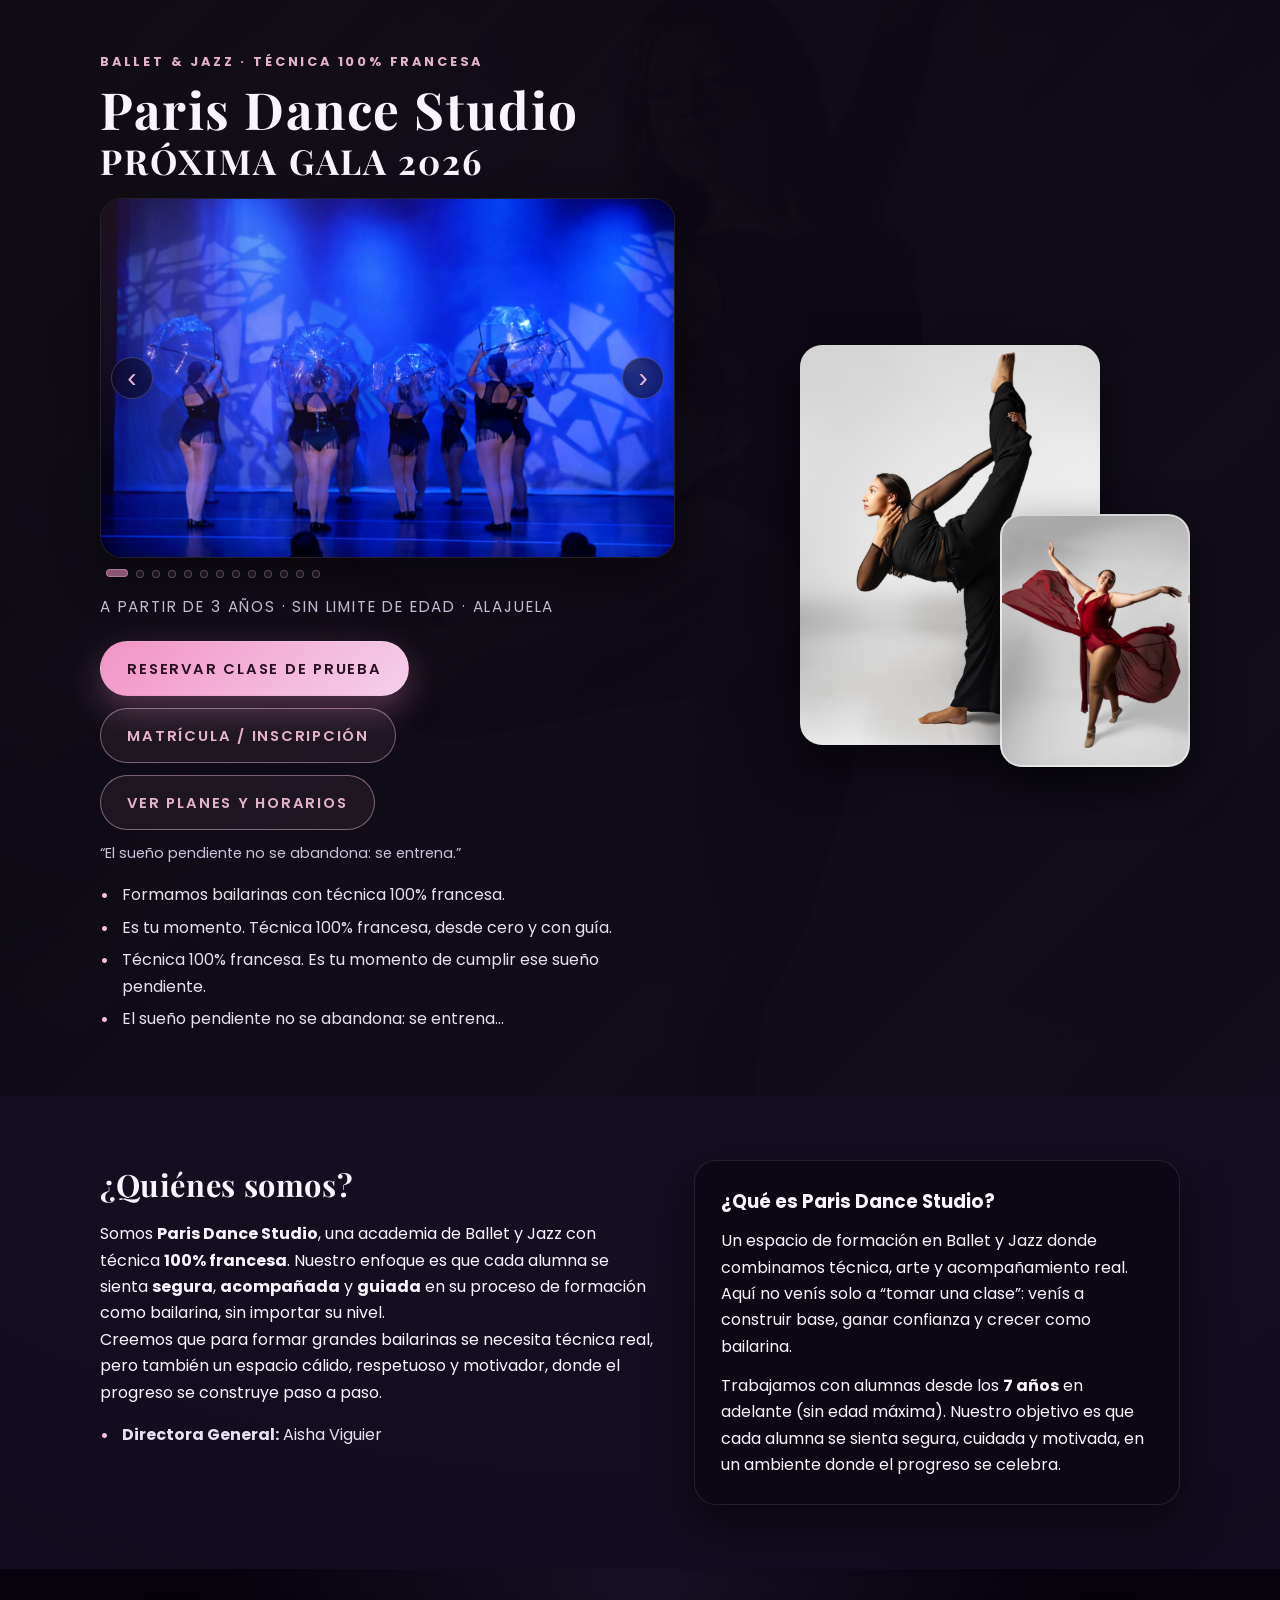
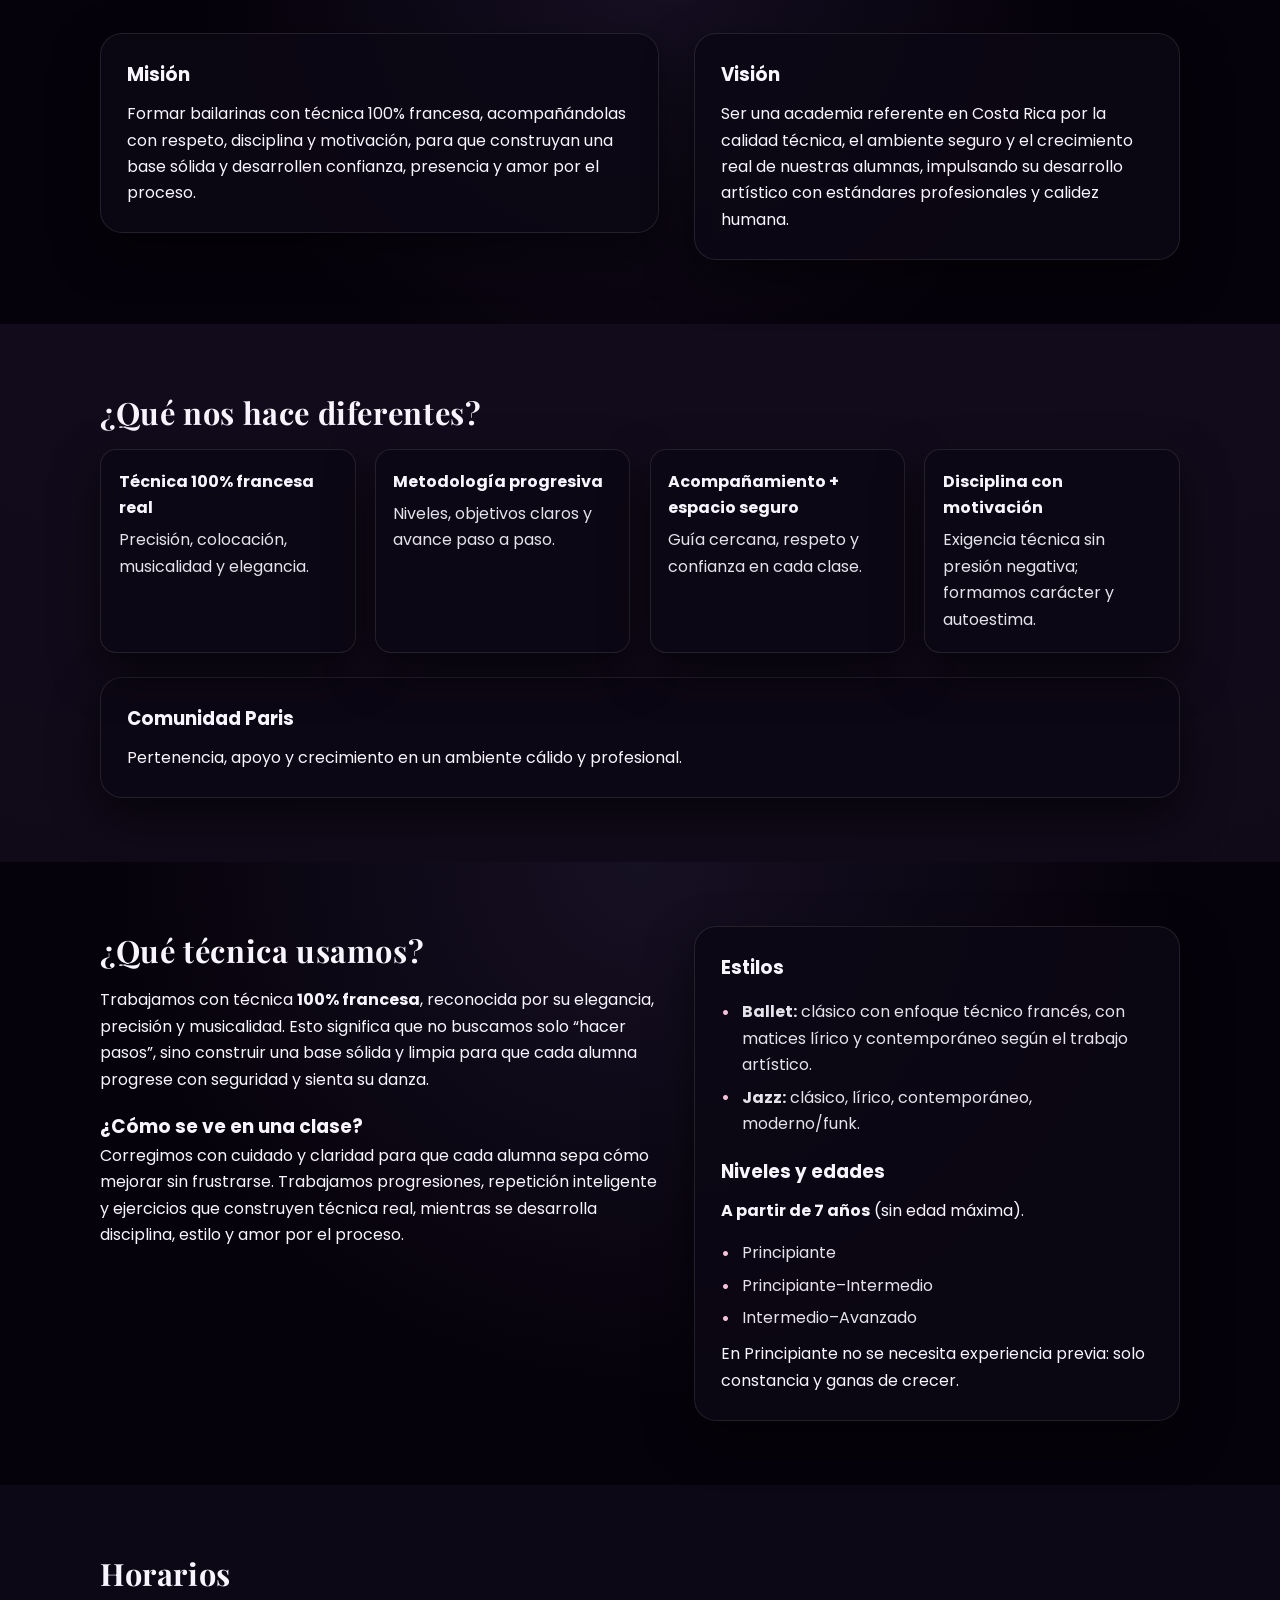
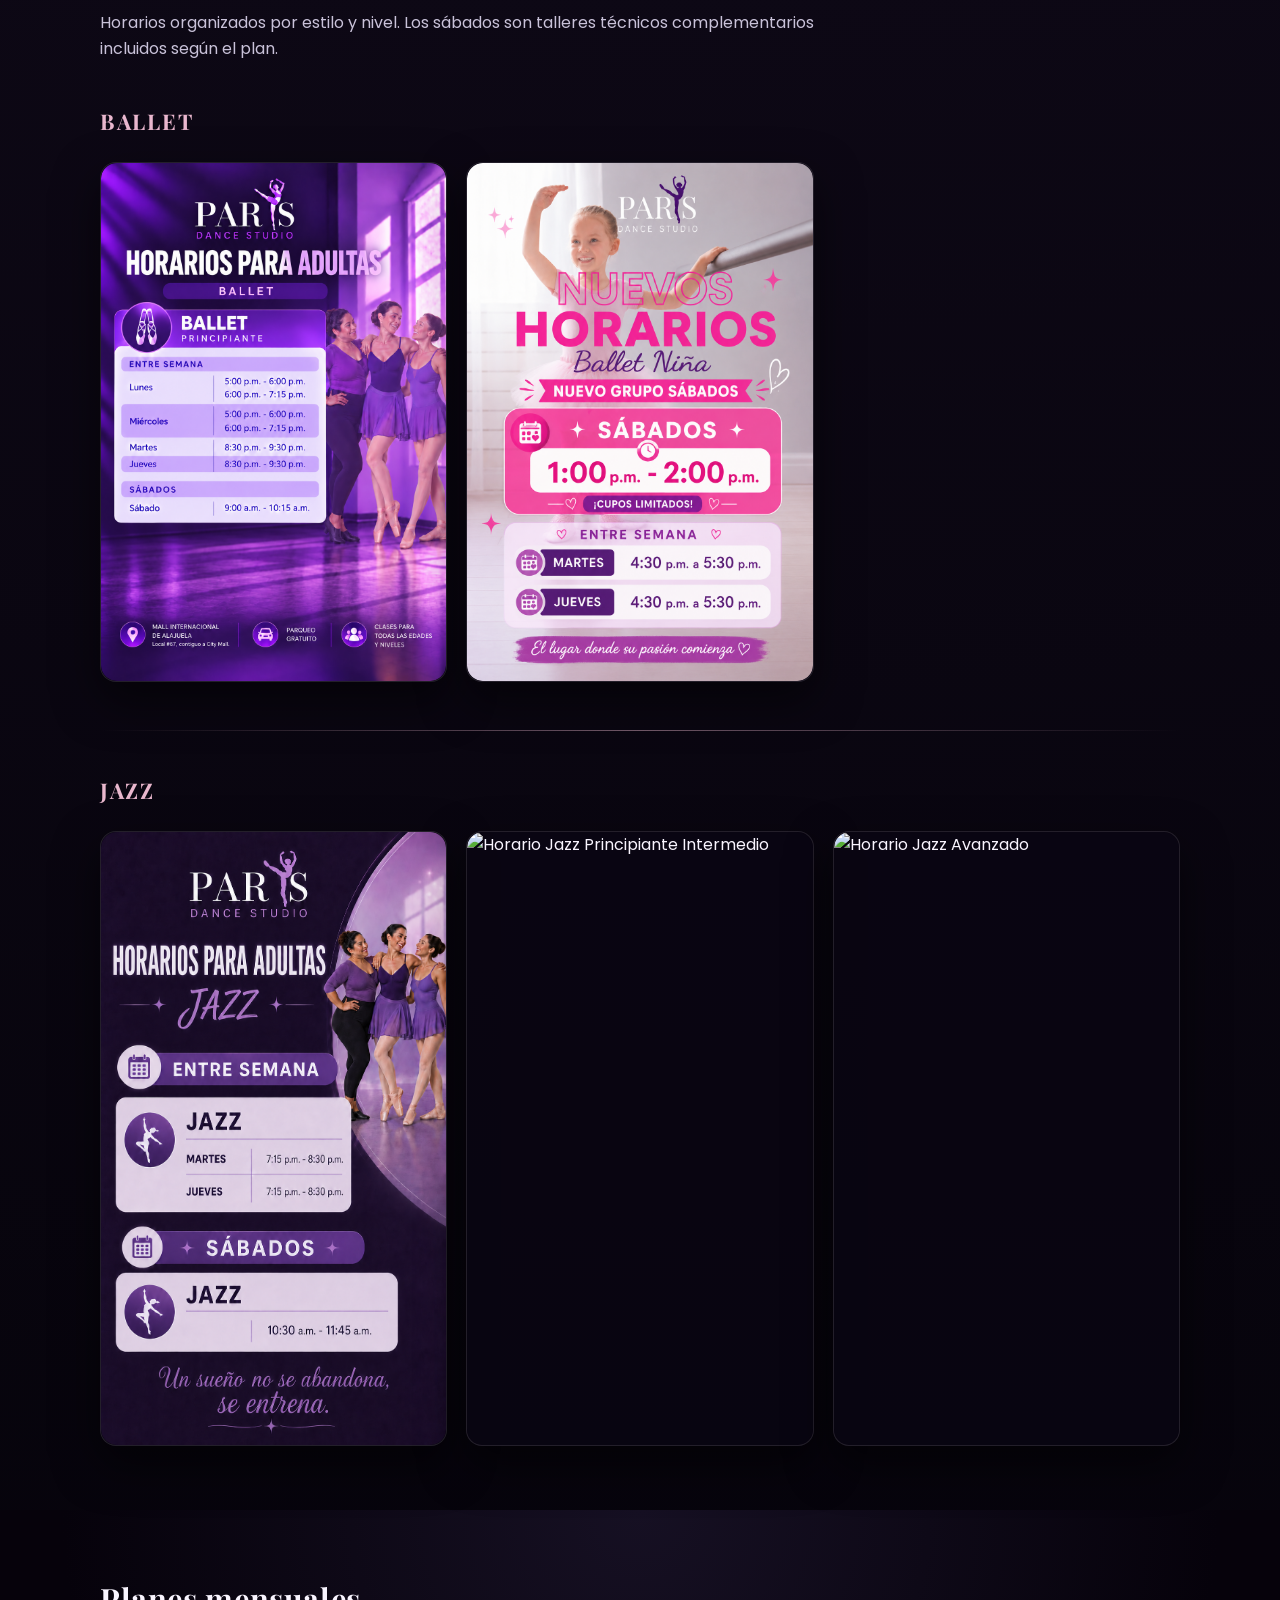
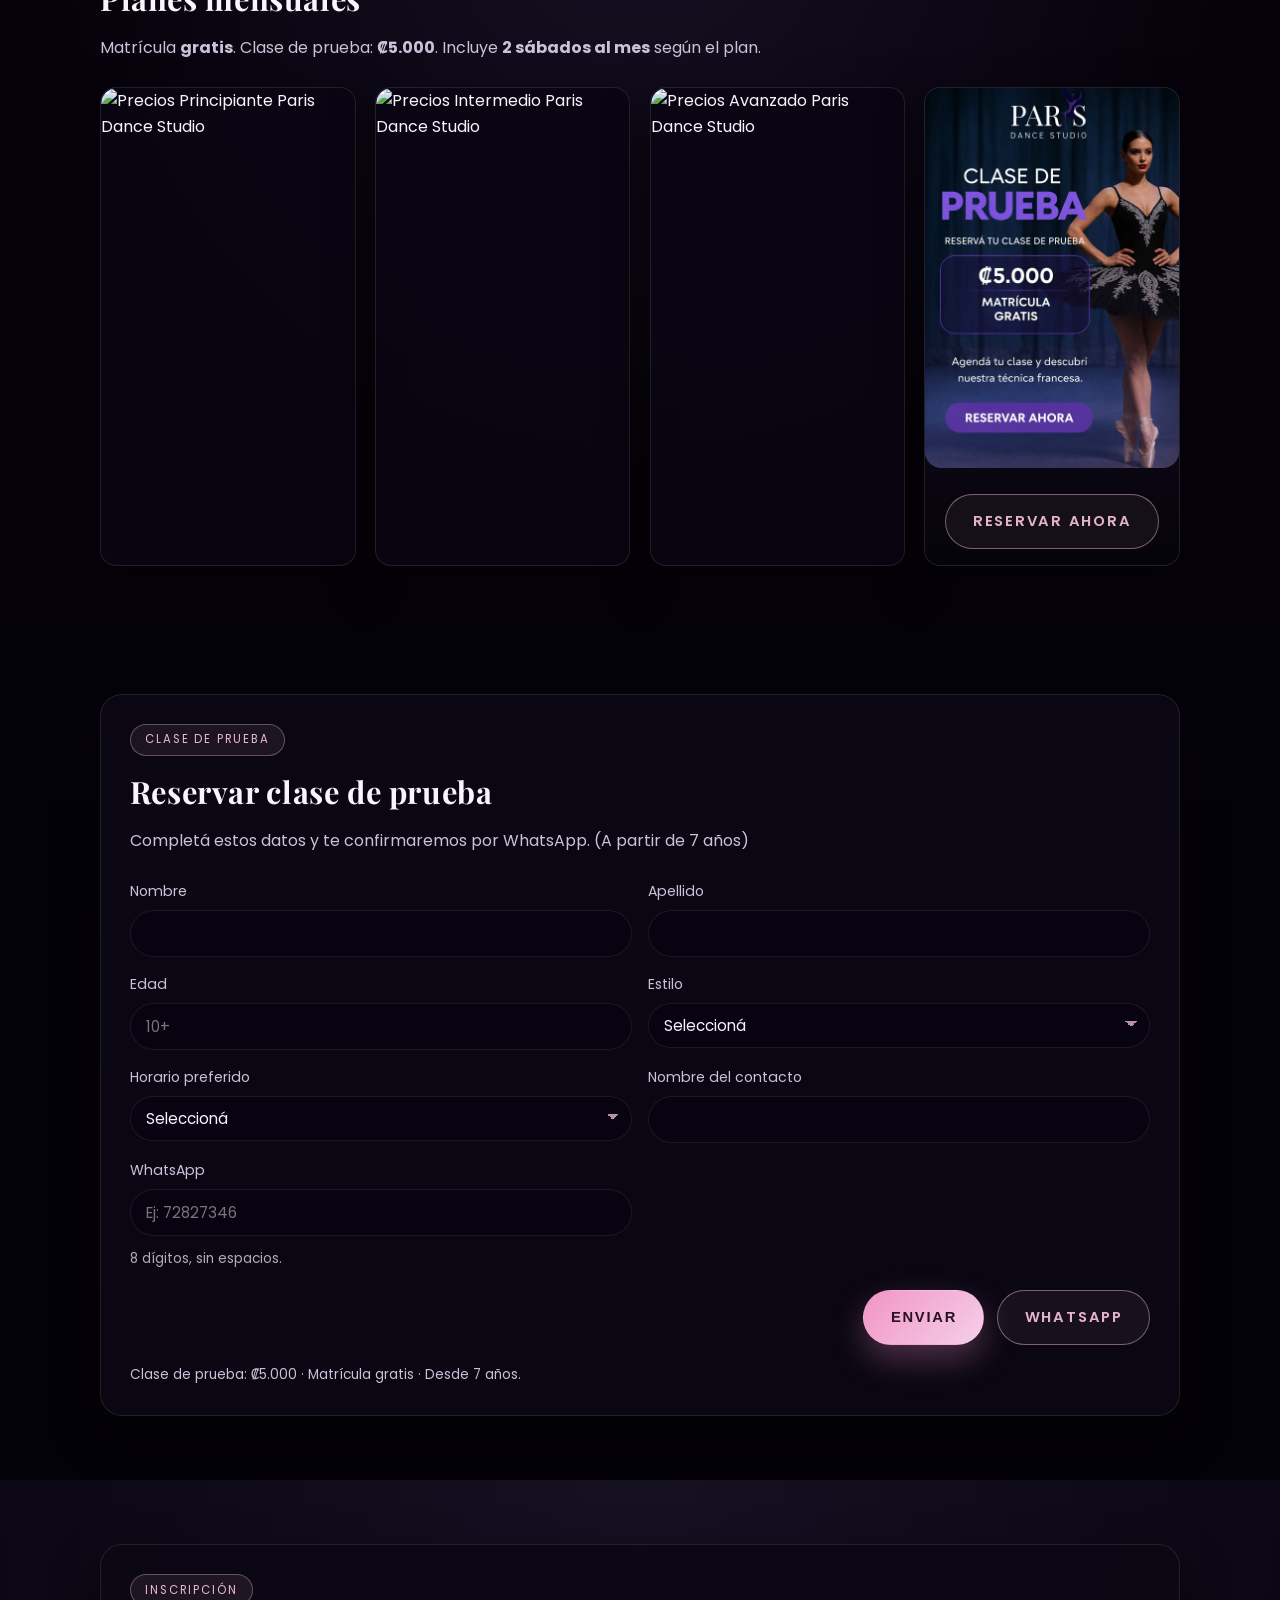
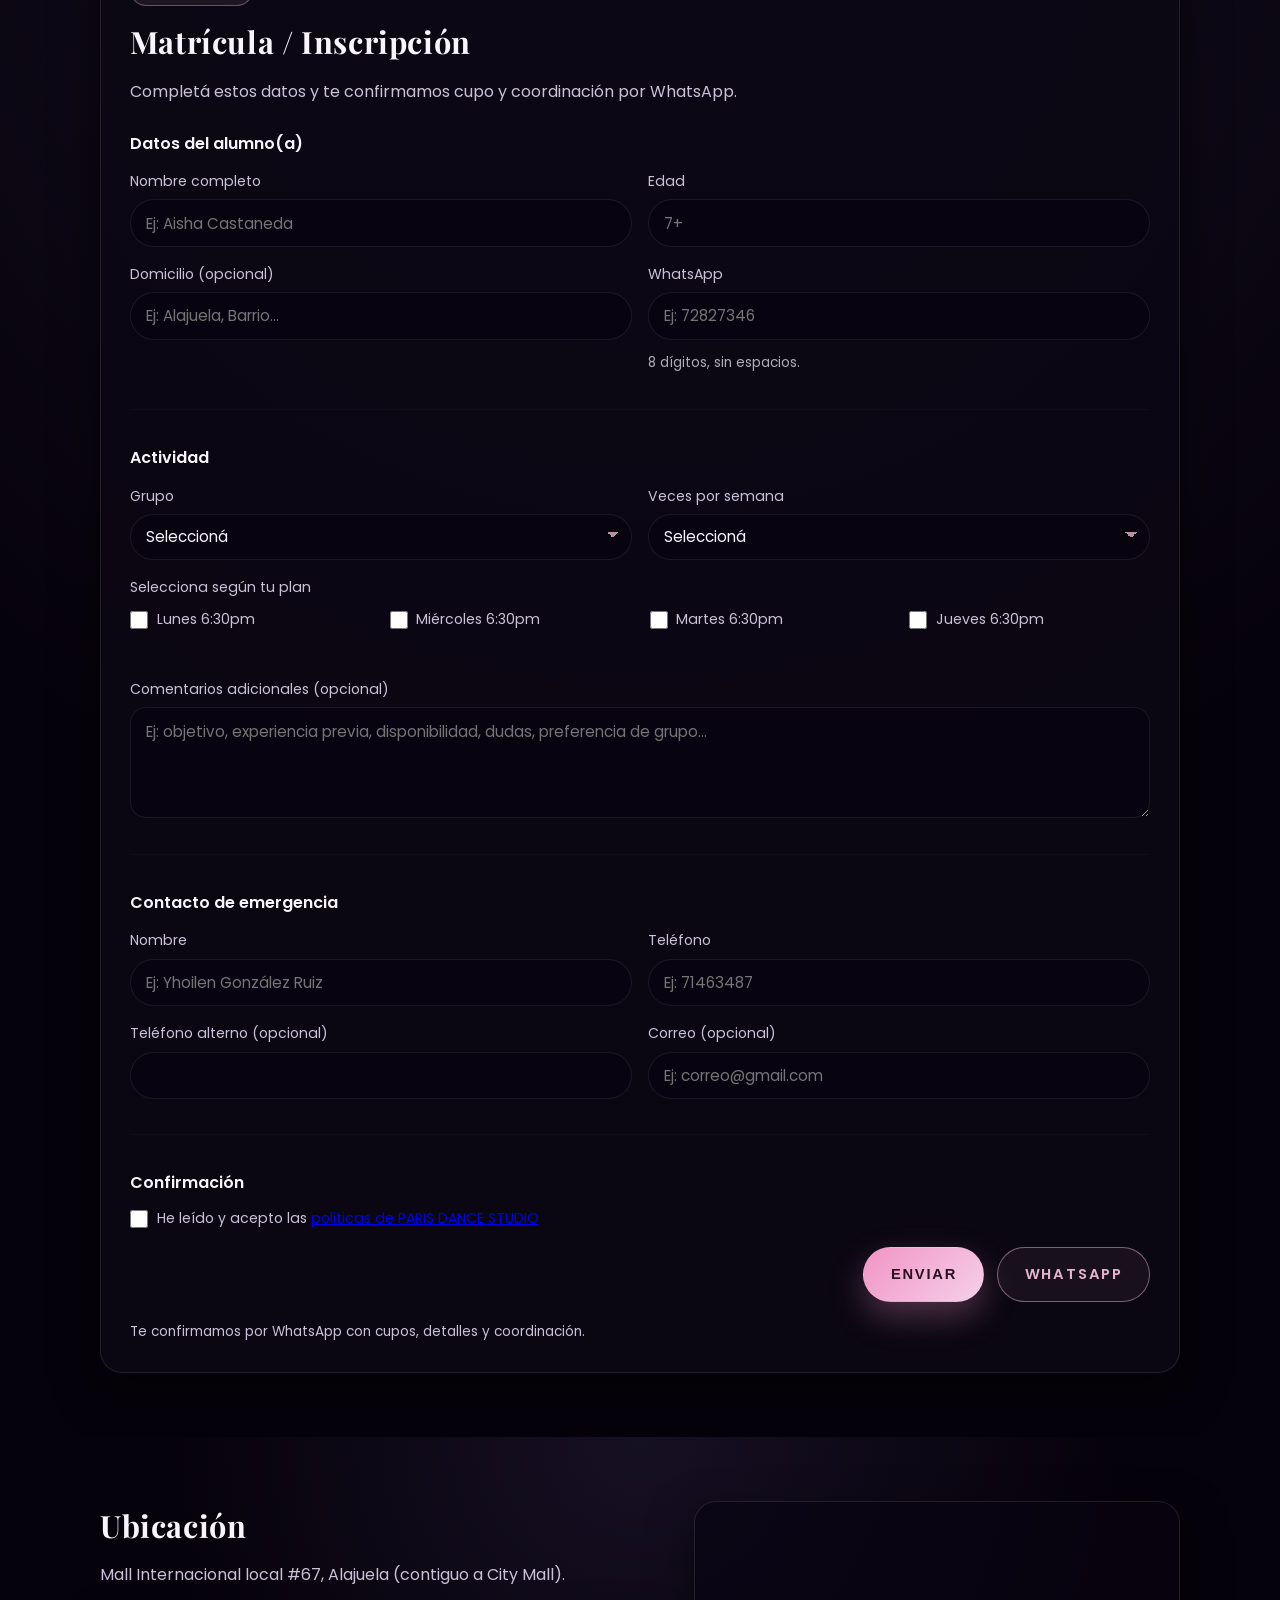
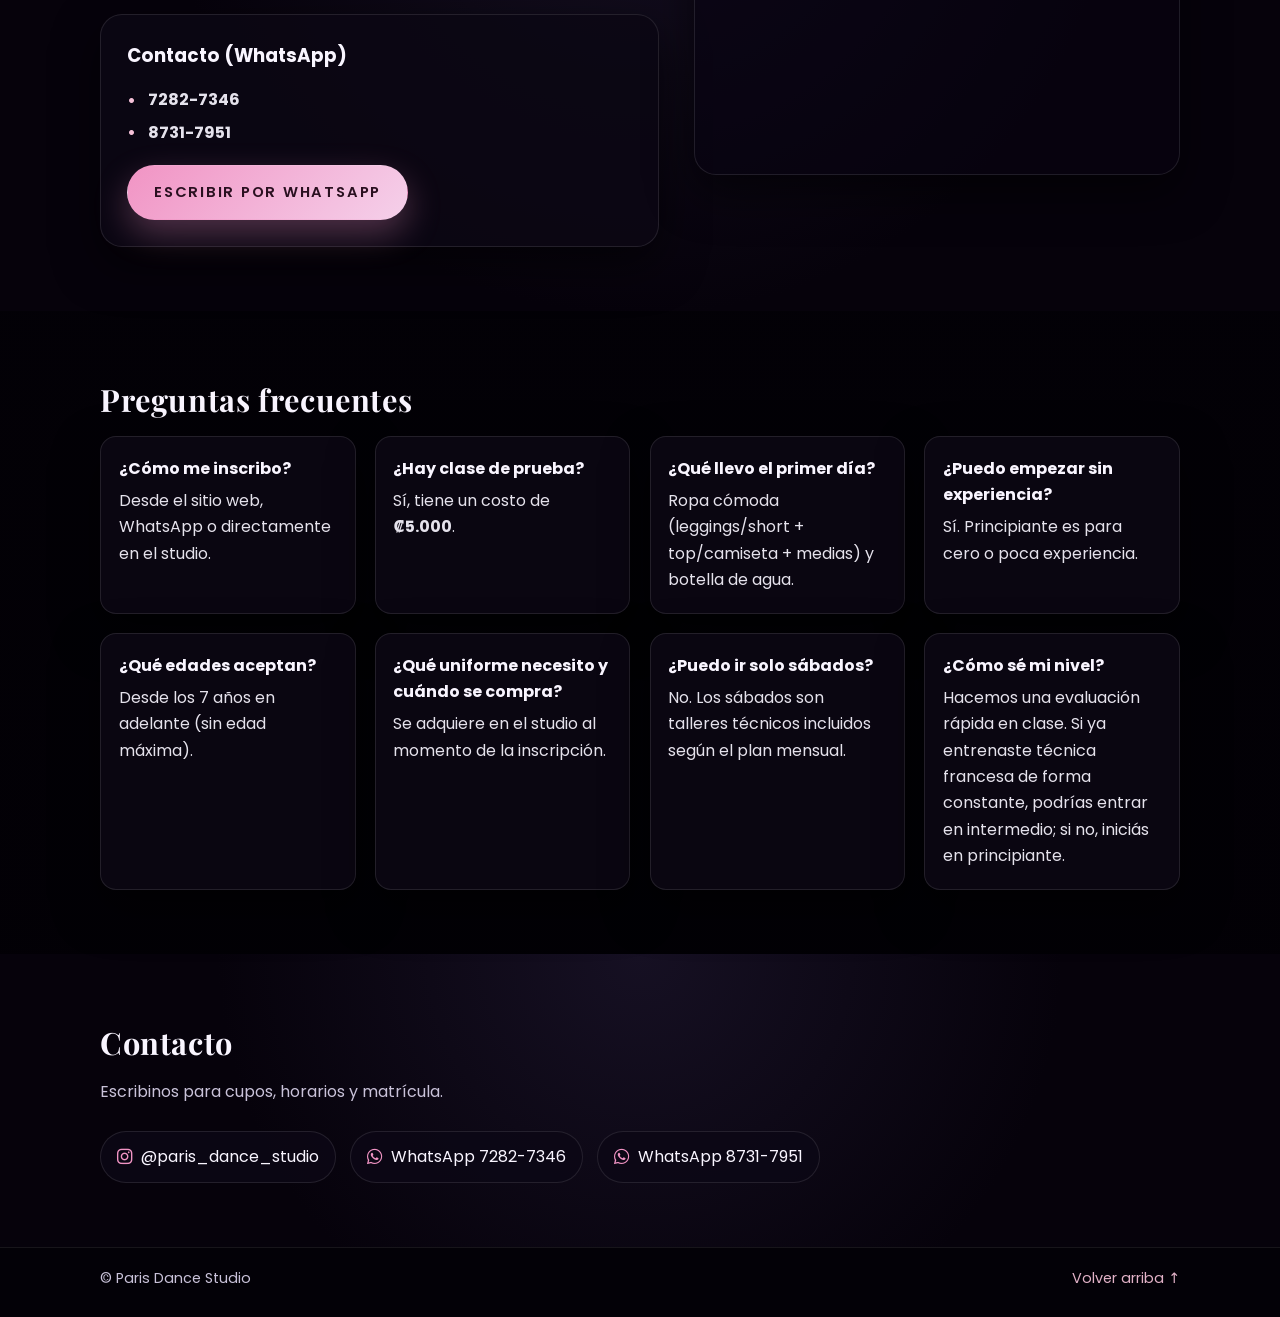
==== index.html @ b6432390 "cambio de imagenes de horarios" ====
<!DOCTYPE html>
<html lang="es">
<head>
  <meta charset="UTF-8" />
  <title>Paris Dance Studio</title>
  <meta name="viewport" content="width=device-width, initial-scale=1.0" />

  <!-- Google verification -->
  <meta name="google-site-verification" content="B4M53bYzUXm_xEOFJ_UR6UYtM497lSXTAYTok0jpEME" />

  <!-- SEO -->
  <meta name="description" content="Paris Dance Studio: Ballet & Jazz con técnica 100% francesa. Matrícula abierta 2026. Reservá tu clase de prueba y consultá planes y horarios." />
  <meta name="keywords" content="ballet, jazz, Paris Dance Studio, clases de ballet, clases de jazz, técnica francesa, Alajuela, Costa Rica, academia de danza">

  <meta name="robots" content="index, follow" />
  <link rel="canonical" href="https://parisdancestudio.com/" />

<!-- Open Graph -->
<meta property="og:title" content="Paris Dance Studio – Ballet & Jazz · Técnica Francesa">
<meta property="og:description" content="Academia de Ballet y Jazz con técnica 100% francesa en Alajuela. Matrícula abierta 2026. Reservá tu clase de prueba.">
<meta property="og:type" content="website">
<meta property="og:url" content="https://parisdancestudio.com/">
<meta property="og:image" content="https://parisdancestudio.com/img/og-paris-dance-studio.jpg">
<meta property="og:locale" content="es_CR">

  <meta property="og:locale" content="es_CR" />

  <!-- Twitter Card -->
  <meta name="twitter:card" content="summary_large_image" />
  <meta name="twitter:title" content="Paris Dance Studio – Ballet & Jazz | Matrícula Abierta 2026" />
  <meta name="twitter:description" content="Ballet & Jazz con técnica 100% francesa. Reservá tu clase de prueba y consultá planes y horarios." />

  <!-- Structured Data -->
  <script type="application/ld+json">
  {
    "@context":"https://schema.org",
    "@type":"DanceGroup",
    "name":"Paris Dance Studio",
    "url":"https://parisdancestudio.com/",
    "address":{
      "@type":"PostalAddress",
      "addressLocality":"Alajuela",
      "addressCountry":"CR"
    },
    "image":["https://parisdancestudio.com/img/paris02.jpg"]
  }
  </script>

  <!-- Fonts -->
  <link href="https://fonts.googleapis.com/css2?family=Playfair+Display:wght@500;700&family=Poppins:wght@300;400;500;600&display=swap" rel="stylesheet">

  <!-- Icons -->
  <link rel="stylesheet" href="https://cdnjs.cloudflare.com/ajax/libs/font-awesome/6.5.1/css/all.min.css" crossorigin="anonymous" />

  <!-- CSS -->
  <link rel="preload" href="styles.css?v=3" as="style" onload="this.onload=null;this.rel='stylesheet'">
  <noscript><link rel="stylesheet" href="styles.css?v=3"></noscript>

  <!-- Carrusel (defer) -->
  <script defer>
  document.addEventListener("DOMContentLoaded", () => {
    const root = document.getElementById("pdsCarousel");
    if (!root) return;

    const track = root.querySelector(".carousel-track");
    const slides = Array.from(root.querySelectorAll(".carousel-slide"));
    const prevBtn = root.querySelector(".carousel-btn.prev");
    const nextBtn = root.querySelector(".carousel-btn.next");
    const dotsWrap = root.querySelector(".carousel-dots");

    if (!track || slides.length === 0 || !prevBtn || !nextBtn) return;

    let index = 0;
    let timer = null;
    const AUTOPLAY_MS = 4200;

    // Dots
    let dots = [];
    if (dotsWrap) {
      dotsWrap.innerHTML = "";
      dots = slides.map((_, i) => {
        const b = document.createElement("button");
        b.type = "button";
        b.className = "carousel-dot" + (i === 0 ? " active" : "");
        b.setAttribute("aria-label", "Ir a la imagen " + (i + 1));
        b.addEventListener("click", () => goTo(i, true));
        dotsWrap.appendChild(b);
        return b;
      });
    }

    function update() {
      track.style.transform = `translateX(${-index * 100}%)`;
      dots.forEach((d, i) => d.classList.toggle("active", i === index));
    }

    function goTo(i, userAction = false) {
      index = (i + slides.length) % slides.length;
      update();
      if (userAction) restartAutoplay();
    }

    function next(userAction = false) { goTo(index + 1, userAction); }
    function prev(userAction = false) { goTo(index - 1, userAction); }

    prevBtn.addEventListener("click", (e) => { e.preventDefault(); prev(true); });
    nextBtn.addEventListener("click", (e) => { e.preventDefault(); next(true); });

    // Swipe
    let startX = 0;
    let dragging = false;

    root.addEventListener("touchstart", (e) => {
      dragging = true;
      startX = e.touches[0].clientX;
    }, { passive: true });

    root.addEventListener("touchend", (e) => {
      if (!dragging) return;
      dragging = false;
      const endX = e.changedTouches[0].clientX;
      const dx = endX - startX;
      if (Math.abs(dx) > 40) dx < 0 ? next(true) : prev(true);
    }, { passive: true });

    // Autoplay
    function startAutoplay() {
      stopAutoplay();
      timer = setInterval(() => next(false), AUTOPLAY_MS);
    }
    function stopAutoplay() {
      if (timer) { clearInterval(timer); timer = null; }
    }
    function restartAutoplay() { startAutoplay(); }

    root.addEventListener("mouseenter", stopAutoplay);
    root.addEventListener("mouseleave", startAutoplay);

    update();
    startAutoplay();
  });
  </script>
  <!-- contenido de la página -->

<script>
  document.addEventListener("submit", (e) => {
    const form = e.target;
    if (!(form instanceof HTMLFormElement)) return;

    const fd = new FormData(form);
    console.group("FORM SUBMIT");
    for (const [k, v] of fd.entries()) console.log(k, "=>", v);
    console.groupEnd();
  }, true);
</script>
</body>

</head>

<body>
  <!-- HERO -->
  <header class="hero" id="inicio">
    <div class="hero-overlay"></div>

    <div class="container hero-content">
      <div class="hero-text">
        <h3 class="hero-label">Ballet & Jazz · Técnica 100% francesa</h3>

        <h1 class="hero-brand">Paris Dance Studio</h1>
        <h1 class="hero-title"><strong>Próxima Gala 2026</strong></h1>

        <!-- Carrusel -->
        <div class="carousel" id="pdsCarousel" aria-label="Carrusel Paris Dance Studio">
          <div class="carousel-viewport">
            <div class="carousel-track">
              
              <div class="carousel-slide"><img src="img/paris_nueva05.PNG" alt="Paris Dance Studio 24" loading="lazy"></div>
              <div class="carousel-slide"><img src="img/paris24.jpg" alt="Paris Dance Studio 24" loading="lazy"></div>
              <div class="carousel-slide"><img src="img/paris10.JPEG" alt="Paris Dance Studio 10" loading="lazy"></div>
              <div class="carousel-slide"><img src="img/paris11.JPEG" alt="Paris Dance Studio 11" loading="lazy"></div>
              <div class="carousel-slide"><img src="img/paris16.JPEG" alt="Paris Dance Studio 16" loading="lazy"></div>
              <div class="carousel-slide"><img src="img/paris17.JPEG" alt="Paris Dance Studio 17" loading="lazy"></div>
              <div class="carousel-slide"><img src="img/paris18.JPEG" alt="Paris Dance Studio 18" loading="lazy"></div>
              <div class="carousel-slide"><img src="img/paris20.JPEG" alt="Paris Dance Studio 20" loading="lazy"></div>
              <div class="carousel-slide"><img src="img/paris21.JPEG" alt="Paris Dance Studio 21" loading="lazy"></div>
              <div class="carousel-slide"><img src="img/paris22.JPEG" alt="Paris Dance Studio 22" loading="lazy"></div>
              <div class="carousel-slide"><img src="img/paris23.JPEG" alt="Paris Dance Studio 23" loading="lazy"></div>
              <div class="carousel-slide"><img src="img/paris_nueva02.PNG" alt="Paris Dance Studio 24" loading="lazy"></div>
              <div class="carousel-slide"><img src="img/paris_nueva04.PNG" alt="Paris Dance Studio 24" loading="lazy"></div>
            </div>

            <button class="carousel-btn prev" type="button" aria-label="Anterior">‹</button>
            <button class="carousel-btn next" type="button" aria-label="Siguiente">›</button>
          </div>

          <div class="carousel-dots" aria-label="Indicadores del carrusel"></div>
        </div>

        <p class="hero-subtitle">A partir de 3 años · Sin limite de edad · Alajuela</p>

        <div class="hero-cta-group">
          <a href="#clase-prueba" class="btn-primary">Reservar clase de prueba</a>
          <a href="#matricula" class="btn-secondary">Matrícula / inscripción</a>
          <a href="#planes" class="btn-secondary">Ver planes y horarios</a>
          <p class="hero-note">“El sueño pendiente no se abandona: se entrena.”</p>
        </div>

        <ul class="highlight-list" style="margin-top:1rem;">
          <li>Formamos bailarinas con técnica 100% francesa.</li>
          <li>Es tu momento. Técnica 100% francesa, desde cero y con guía.</li>
          <li>Técnica 100% francesa. Es tu momento de cumplir ese sueño pendiente.</li>
          <li>El sueño pendiente no se abandona: se entrena...</li>
        </ul>
      </div>

      <div class="hero-image" aria-label="Imágenes de la academia">
        <div class="hero-photo main-photo"></div>
        <div class="hero-photo secondary-photo"></div>
      </div>
    </div>
  </header>

  <!-- QUIÉNES SOMOS -->
  <section class="section" id="quienes-somos">
    <div class="container two-columns">
      <div>
        <h2>¿Quiénes somos?</h2>
        <p>
          Somos <strong>Paris Dance Studio</strong>, una academia de Ballet y Jazz con técnica <strong>100% francesa</strong>.
          Nuestro enfoque es que cada alumna se sienta <strong>segura</strong>, <strong>acompañada</strong> y <strong>guiada</strong>
          en su proceso de formación como bailarina, sin importar su nivel.
        </p>
        <p>
          Creemos que para formar grandes bailarinas se necesita técnica real, pero también un espacio cálido, respetuoso y motivador,
          donde el progreso se construye paso a paso.
        </p>

        <ul class="highlight-list">
          <li><strong>Directora General:</strong> Aisha Viguier</li>
        </ul>
      </div>

      <div class="info-card">
        <h3>¿Qué es Paris Dance Studio?</h3>
        <p style="margin-bottom:.8rem;">
          Un espacio de formación en Ballet y Jazz donde combinamos técnica, arte y acompañamiento real.
          Aquí no venís solo a “tomar una clase”: venís a construir base, ganar confianza y crecer como bailarina.
        </p>
        <p>
          Trabajamos con alumnas desde los <strong>7 años</strong> en adelante (sin edad máxima). Nuestro objetivo es que cada alumna
          se sienta segura, cuidada y motivada, en un ambiente donde el progreso se celebra.
        </p>
      </div>
    </div>
  </section>

  <!-- MISIÓN / VISIÓN -->
  <section class="section section-alt" id="mision-vision">
    <div class="container two-columns">
      <div class="info-card">
        <h3>Misión</h3>
        <p>
          Formar bailarinas con técnica 100% francesa, acompañándolas con respeto, disciplina y motivación,
          para que construyan una base sólida y desarrollen confianza, presencia y amor por el proceso.
        </p>
      </div>

      <div class="info-card">
        <h3>Visión</h3>
        <p>
          Ser una academia referente en Costa Rica por la calidad técnica, el ambiente seguro y el crecimiento real
          de nuestras alumnas, impulsando su desarrollo artístico con estándares profesionales y calidez humana.
        </p>
      </div>
    </div>
  </section>

  <!-- DIFERENCIADORES -->
  <section class="section" id="diferenciales">
    <div class="container">
      <h2>¿Qué nos hace diferentes?</h2>
      <div class="info-grid">
        <div class="info-item">
          <h3>Técnica 100% francesa real</h3>
          <p>Precisión, colocación, musicalidad y elegancia.</p>
        </div>
        <div class="info-item">
          <h3>Metodología progresiva</h3>
          <p>Niveles, objetivos claros y avance paso a paso.</p>
        </div>
        <div class="info-item">
          <h3>Acompañamiento + espacio seguro</h3>
          <p>Guía cercana, respeto y confianza en cada clase.</p>
        </div>
        <div class="info-item">
          <h3>Disciplina con motivación</h3>
          <p>Exigencia técnica sin presión negativa; formamos carácter y autoestima.</p>
        </div>
      </div>

      <div class="info-card" style="margin-top:1.5rem;">
        <h3>Comunidad Paris</h3>
        <p>Pertenencia, apoyo y crecimiento en un ambiente cálido y profesional.</p>
      </div>
    </div>
  </section>

  <!-- TÉCNICA -->
  <section class="section section-alt" id="tecnica">
    <div class="container two-columns">
      <div>
        <h2>¿Qué técnica usamos?</h2>
        <p>
          Trabajamos con técnica <strong>100% francesa</strong>, reconocida por su elegancia, precisión y musicalidad.
          Esto significa que no buscamos solo “hacer pasos”, sino construir una base sólida y limpia para que cada alumna
          progrese con seguridad y sienta su danza.
        </p>

        <h3 style="margin-top:1.2rem;">¿Cómo se ve en una clase?</h3>
        <p>
          Corregimos con cuidado y claridad para que cada alumna sepa cómo mejorar sin frustrarse.
          Trabajamos progresiones, repetición inteligente y ejercicios que construyen técnica real,
          mientras se desarrolla disciplina, estilo y amor por el proceso.
        </p>
      </div>

      <div class="info-card">
        <h3>Estilos</h3>
        <ul class="highlight-list">
          <li><strong>Ballet:</strong> clásico con enfoque técnico francés, con matices lírico y contemporáneo según el trabajo artístico.</li>
          <li><strong>Jazz:</strong> clásico, lírico, contemporáneo, moderno/funk.</li>
        </ul>

        <h3 style="margin-top:1.2rem;">Niveles y edades</h3>
        <p><strong>A partir de 7 años</strong> (sin edad máxima).</p>
        <ul class="highlight-list">
          <li>Principiante</li>
          <li>Principiante–Intermedio</li>
          <li>Intermedio–Avanzado</li>
        </ul>
        <p style="margin-top:.6rem;">
          En Principiante no se necesita experiencia previa: solo constancia y ganas de crecer.
        </p>
      </div>
    </div>
  </section>

<!-- HORARIOS -->
<section class="section" id="horarios">
  <div class="container">
    <h2>Horarios</h2>
    <p class="section-intro">
      Horarios organizados por estilo y nivel. Los sábados son talleres técnicos complementarios incluidos según el plan.
    </p>

    <!-- ================= BALLET ================= -->
    <h3 class="horarios-title">Ballet</h3>

    <div class="info-grid horarios-grid">

      <!-- Ballet Principiante -->
      <div class="info-item plan-card">
        <div class="plan-image plan-image--poster">
          <img src="img/horario_ballet_principiante.png" alt="Horario Ballet Principiante" loading="lazy">
        </div>
      </div>


      <!-- Ballet Niña -->
      <div class="info-item plan-card">
        <div class="plan-image plan-image--poster">
    
          <img src="img/horario_niñas.png" alt="Horario Ballet Principiante" loading="lazy">
        </div>
      </div>
    </div>

    <!-- Separador elegante -->
    <div class="horarios-divider"></div>

    <!-- ================= JAZZ ================= -->
    <h3 class="horarios-title">Jazz</h3>

    <div class="info-grid horarios-grid">

      <!-- Jazz Principiante -->
      <div class="info-item plan-card">
        <div class="plan-image plan-image--poster">
          <img src="img/horario_jazz_principiante.png" alt="Horario Jazz Principiante" loading="lazy">
        </div>
      </div>

      <!-- Jazz Principiante Intermedio -->
      <div class="info-item plan-card">
        <div class="plan-image plan-image--poster">
          <img src="img/horario_jazz_principiante_intermedio.png" alt="Horario Jazz Principiante Intermedio" loading="lazy">
        </div>
      </div>

      <!-- Jazz Avanzado -->
      <div class="info-item plan-card">
        <div class="plan-image plan-image--poster">
          <img src="img/horario_jazz_avanzado.png" alt="Horario Jazz Avanzado" loading="lazy">
        </div>
      </div>

    </div>
  </div>
</section>



  <!-- PLANES -->
  <section class="section section-alt" id="planes">
    <div class="container">
      <h2>Planes mensuales</h2>
      <p class="section-intro">
        Matrícula <strong>gratis</strong>. Clase de prueba: <strong>₡5.000</strong>. Incluye <strong>2 sábados al mes</strong> según el plan.
      </p>
<div class="info-grid plans-grid">

  <!-- PRINCIPIANTE -->
  <div class="info-item plan-card">
    <div class="plan-image plan-image--poster">
      <img
        src="img/planes_principiante.jpeg"
        alt="Precios Principiante Paris Dance Studio"
        loading="lazy"
      >
    </div>
  </div>

  <!-- PRINCIPIANTE – INTERMEDIO -->
  <div class="info-item plan-card">
    <div class="plan-image plan-image--poster">
      <img
        src="img/planes_intermedio.jpeg"
        alt="Precios Intermedio Paris Dance Studio"
        loading="lazy"
      >
    </div>
  </div>

  <!-- INTERMEDIO – AVANZADO -->
  <div class="info-item plan-card">
    <div class="plan-image plan-image--poster">
      <img
        src="img/planes_avanzado.jpeg"
        alt="Precios Avanzado Paris Dance Studio"
        loading="lazy"
      >
    </div>
  </div>

  <!-- CLASE DE PRUEBA -->
  <div class="info-item plan-card">
    <div class="plan-image plan-image--poster">
      <img
        src="img/clase_prueba.png"
        alt="Clase de prueba Paris Dance Studio"
        loading="lazy"
      >
    </div>

    <div class="plan-body plan-body--center">
      <a
        href="#clase-prueba"
        class="btn-secondary"
        style="margin-top:.6rem; display:inline-flex;"
      >
        Reservar ahora
      </a>
    </div>
  </div>

</div>


    </div>
  </section>

  <!-- FORM: CLASE DE PRUEBA (MANTIENE EL DISEÑO) -->
  <section class="section" id="clase-prueba">
    <div class="container">
      <div class="trial-card">
        <div class="trial-head">
          <p class="trial-pill">Clase de Prueba</p>
          <h2>Reservar clase de prueba</h2>
          <p class="section-intro">
            Completá estos datos y te confirmaremos por WhatsApp. (A partir de 7 años)
          </p>
        </div>

        <form class="trial-form" action="https://formspree.io/f/mregenny" method="POST" >
          <!-- Formspree -->
          <input type="hidden" name="_subject" value="Nueva clase de prueba - Paris Dance Studio">
          <input type="hidden" name="_template" value="table">
          <input type="hidden" name="_captcha" value="false">
          <input type="hidden" name="_redirect" value="https://parisdancestudio.com/gracias.html">

          <!-- Honeypot -->
          <div style="position:absolute; left:-9999px; top:-9999px;" aria-hidden="true">
            <label>Dejá esto vacío</label>
            <input type="text" name="_gotcha" tabindex="-1" autocomplete="off">
          </div>

          <div class="trial-grid">
            <div class="trial-field">
              <label for="cp_nombre">Nombre</label>
              <input id="cp_nombre" name="Nombre" type="text" required minlength="2" maxlength="40" autocomplete="given-name" required>
            </div>

            <div class="trial-field">
              <label for="cp_apellido">Apellido</label>
              <input id="cp_apellido" name="Apellido" type="text" required minlength="2" maxlength="60" autocomplete="family-name" required>
            </div>

            <div class="trial-field">
              <label for="cp_edad">Edad</label>
              <input id="cp_edad" name="Edad" type="number" min="14" max="80" required inputmode="numeric" placeholder="10+" required>
            </div>

            <div class="trial-field">
              <label for="cp_estilo">Estilo</label>
              <select id="cp_estilo" name="Estilo" required>
                <option value="" disabled selected>Seleccioná</option>
                <option value="Ballet">Ballet</option>
                <option value="Jazz">Jazz</option>
              </select>
            </div>

            <div class="trial-field">
              <label for="cp_horario">Horario preferido</label>
              <select id="cp_horario" name="Horario preferido" required>
                <option value="" disabled selected>Seleccioná</option>
                <option value="Lunes 6:30 p.m. – 7:30 p.m. (Ballet Adulto)">
                  Lunes 6:30 p.m. – 7:30 p.m. (Ballet Adulto)
                </option>
                <option value="Miércoles 6:30 p.m. – 7:30 p.m. (Ballet Adulto)">
                  Miércoles 6:30 p.m. – 7:30 p.m. (Ballet Adulto)
                </option>
                <option value="Martes 6:30 p.m. – 7:30 p.m. (Jazz Adulto)">
                  Martes 6:30 p.m. – 7:30 p.m. (Jazz Adulto)
                </option>
                <option value="Jueves 6:30 p.m. – 7:30 p.m. (Jazz Adulto)">
                  Jueves 6:30 p.m. – 7:30 p.m. (Jazz Adulto)
                </option>
                <option value="Martes 4:00 p.m. – 5:00 p.m. (Ballet Niña)">
                  Martes 4:00 p.m. – 5:00 p.m. (Ballet Niña)
                </option>
                <option value="Jueves 4:00 p.m. – 5:00 p.m. (Ballet Niña)">
                  Jueves 4:00 p.m. – 5:00 p.m. (Ballet Niña)
                </option>
              </select>
            </div>

            <div class="trial-field">
              <label for="cp_contacto">Nombre del contacto</label>
              <input id="cp_contacto" name="Nombre del contacto" type="text" required minlength="2" maxlength="80" autocomplete="name" required>
            </div>

            <div class="trial-field">
              <label for="cp_whatsapp">WhatsApp</label>
              <input id="cp_whatsapp" name="WhatsApp" type="tel" inputmode="numeric" required pattern="^[0-9]{8}$" maxlength="8" placeholder="Ej: 72827346">
              <small class="help">8 dígitos, sin espacios.</small>
            </div>
          </div>

          <div class="trial-actions">
            <button class="btn-primary" type="submit">Enviar</button>
            <a class="btn-secondary" href="https://wa.me/50672827346" target="_blank" rel="noopener">WhatsApp</a>
          </div>

          <p class="trial-note">Clase de prueba: ₡5.000 · Matrícula gratis · Desde 7 años.</p>
        </form>
      </div>
    </div>
  </section>

  <!-- FORM: MATRÍCULA / INSCRIPCIÓN (MISMO DISEÑO) -->
  <section class="section section-alt" id="matricula">
    <div class="container">
      <div class="trial-card">
        <div class="trial-head">
          <p class="trial-pill">Inscripción</p>
          <h2>Matrícula / Inscripción</h2>
          <p class="section-intro">
            Completá estos datos y te confirmamos cupo y coordinación por WhatsApp.
          </p>
        </div>

        <!-- Cambiá TU_ENDPOINT_MATRICULA por el endpoint nuevo de Formspree (recomendado) -->
        <form class="trial-form" action="https://formspree.io/f/mregenny" method="POST" >
          <!-- Formspree -->
          <input type="hidden" name="_subject" value="Nueva matrícula - Paris Dance Studio">
          <input type="hidden" name="_template" value="table">
          <input type="hidden" name="_captcha" value="false">
          <input type="hidden" name="_redirect" value="https://parisdancestudio.com/gracias-matricula.html">

          <!-- Honeypot -->
          <div style="position:absolute; left:-9999px; top:-9999px;" aria-hidden="true">
            <label>Dejá esto vacío</label>
            <input type="text" name="_gotcha" tabindex="-1" autocomplete="off">
          </div>

          <fieldset class="trial-fieldset">
            <legend class="trial-legend">Datos del alumno(a)</legend>

            <div class="trial-grid">
              <div class="trial-field">
                <label for="m_nombre">Nombre completo</label>
                <input id="m_nombre" name="Nombre completo" type="text" required minlength="4" maxlength="80" autocomplete="name" placeholder="Ej: Aisha Castaneda" required>
              </div>

              <div class="trial-field">
                <label for="m_edad">Edad</label>
                <input id="m_edad" name="Edad" type="number" min="14" max="80" required inputmode="numeric" placeholder="7+" required>
              </div>

              <div class="trial-field">
                <label for="m_domicilio">Domicilio (opcional)</label>
                <input id="m_domicilio" name="Domicilio" type="text" maxlength="120" placeholder="Ej: Alajuela, Barrio...">
              </div>

              <div class="trial-field">
                <label for="m_whatsapp">WhatsApp</label>
                <input id="m_whatsapp" name="WhatsApp" type="tel" inputmode="numeric" required pattern="^[0-9]{8}$" maxlength="8" placeholder="Ej: 72827346" required>
                <small class="help">8 dígitos, sin espacios.</small>
              </div>
            </div>
          </fieldset>

          <hr class="divider">

          <fieldset class="trial-fieldset">
            <legend class="trial-legend">Actividad</legend>

            <div class="trial-grid">
              <div class="trial-field">
                <label for="m_grupo">Grupo</label>
                <select id="m_grupo" name="Grupo" required>
                  <option value="" disabled selected>Seleccioná</option>
                  <option value="Ballet">Ballet</option>
                  <option value="Jazz">Jazz</option>
                  <option value="Ambos">Ambos</option>
                </select>
              </div>

              <div class="trial-field">
                <label for="m_veces">Veces por semana</label>
                <select id="m_veces" name="Veces por semana" required>
                  <option value="" disabled selected>Seleccioná</option>
                  <option value="1">1 vez</option>
                  <option value="2">2 veces</option>
                  <option value="4">4 veces</option>
                </select>
              </div>

              <!-- Horarios (NO dentro de trial-grid como items sueltos; van dentro de un solo field) -->
              <div class="trial-field" style="grid-column:1/-1;">
                <label>Selecciona según tu plan</label>

                <div class="checks">
                  <label class="check">
                    <input type="checkbox" name="Horarios[]" value="Lunes 6:30pm">
                    <span>Lunes 6:30pm</span>
                  </label>
                  <label class="check">
                    <input type="checkbox" name="Horarios[]" value="Miércoles 6:30pm">
                    <span>Miércoles 6:30pm</span>
                  </label>
                  <label class="check">
                    <input type="checkbox" name="Horarios[]" value="Martes 6:30pm">
                    <span>Martes 6:30pm</span>
                  </label>
                  <label class="check">
                    <input type="checkbox" name="Horarios[]" value="Jueves 6:30pm">
                    <span>Jueves 6:30pm</span>
                  </label>
                </div>
                <br>
              </div>

              <div class="trial-field" style="grid-column:1/-1;">
                <label for="m_comentarios">Comentarios adicionales (opcional)</label>
                <textarea id="m_comentarios" name="Comentarios adicionales" rows="4" maxlength="600"
                  placeholder="Ej: objetivo, experiencia previa, disponibilidad, dudas, preferencia de grupo..."></textarea>
              </div>
            </div>
          </fieldset>

          <hr class="divider">

          <fieldset class="trial-fieldset">
            <legend class="trial-legend">Contacto de emergencia</legend>

            <div class="trial-grid">
              <div class="trial-field">
                <label for="e_nombre">Nombre</label>
                <input id="e_nombre" name="Emergencia - Nombre" type="text" required maxlength="80" placeholder="Ej: Yhoilen González Ruiz">
              </div>

              <div class="trial-field">
                <label for="e_tel">Teléfono</label>
                <input id="e_tel" name="Emergencia - Teléfono" type="tel" required inputmode="numeric" pattern="^[0-9]{8}$" maxlength="8" placeholder="Ej: 71463487">
              </div>

              <div class="trial-field">
                <label for="e_tel2">Teléfono alterno (opcional)</label>
                <input id="e_tel2" name="Emergencia - Teléfono alterno" type="tel" inputmode="numeric" pattern="^[0-9]{8}$" maxlength="8">
              </div>

              <div class="trial-field">
                <label for="e_email">Correo (opcional)</label>
                <input id="e_email" name="Correo" type="email" autocomplete="email" placeholder="Ej: correo@gmail.com" maxlength="120">
              </div>
            </div>
          </fieldset>

          <hr class="divider">

          <fieldset class="trial-fieldset">
  <legend class="trial-legend">Confirmación</legend>

  <div class="trial-grid">
    <div class="trial-field" style="grid-column:1/-1;">
      <label class="check">
        <input
          type="checkbox"
          name="Acepta términos y políticas"
          required
        >
        <span>
          He leído y acepto las
          <a href="/terminos.html" target="_blank" rel="noopener">
            politicas de PARIS DANCE STUDIO
          </a>
        </span>
      </label>
    </div>
  </div>
</fieldset>


          <div class="trial-actions">
            <button class="btn-primary" type="submit">Enviar</button>
            <a class="btn-secondary" href="https://wa.me/50672827346" target="_blank" rel="noopener">WhatsApp</a>
          </div>

          <p class="trial-note">Te confirmamos por WhatsApp con cupos, detalles y coordinación.</p>
        </form>
      </div>
    </div>
  </section>

  <!-- UBICACIÓN -->
  <section class="section section-alt" id="ubicacion">
    <div class="container two-columns">
      <div>
        <h2>Ubicación</h2>
        <p class="section-intro">
          Mall Internacional local #67, Alajuela (contiguo a City Mall).
        </p>

        <div class="info-card">
          <h3>Contacto (WhatsApp)</h3>
          <ul class="highlight-list">
            <li><strong>7282-7346</strong></li>
            <li><strong>8731-7951</strong></li>
          </ul>
          <a href="https://wa.me/50672827346" target="_blank" class="btn-primary" style="margin-top:.8rem; display:inline-flex;">
            Escribir por WhatsApp
          </a>
        </div>
      </div>

      <div class="map-container" aria-label="Mapa de ubicación">
        <iframe src="https://www.google.com/maps/embed?pb=!1m18!1m12!1m3!1d694.5769262053801!2d-84.21297908744789!3d10.00690947016592!2m3!1f0!2f0!3f0!3m2!1i1024!2i768!4f13.1!3m3!1m2!1s0x8fa0f9b8b9d975bb%3A0x3cf1be981362bd98!2sMall%20Internacional%2C%20Provincia%20de%20Alajuela%2C%20Alajuela%2C%20Monserrat!5e0!3m2!1ses!2scr!4v1766815288330!5m2!1ses!2scr"
          width="600" height="450" style="border:0;" allowfullscreen="" loading="lazy"
          referrerpolicy="no-referrer-when-downgrade"></iframe>
      </div>
    </div>
  </section>

  <!-- FAQ -->
  <section class="section" id="faq">
    <div class="container">
      <h2>Preguntas frecuentes</h2>

      <div class="info-grid">
        <div class="info-item">
          <h3>¿Cómo me inscribo?</h3>
          <p>Desde el sitio web, WhatsApp o directamente en el studio.</p>
        </div>

        <div class="info-item">
          <h3>¿Hay clase de prueba?</h3>
          <p>Sí, tiene un costo de <strong>₡5.000</strong>.</p>
        </div>

        <div class="info-item">
          <h3>¿Qué llevo el primer día?</h3>
          <p>Ropa cómoda (leggings/short + top/camiseta + medias) y botella de agua.</p>
        </div>

        <div class="info-item">
          <h3>¿Puedo empezar sin experiencia?</h3>
          <p>Sí. Principiante es para cero o poca experiencia.</p>
        </div>

        <div class="info-item">
          <h3>¿Qué edades aceptan?</h3>
          <p>Desde los 7 años en adelante (sin edad máxima).</p>
        </div>

        <div class="info-item">
          <h3>¿Qué uniforme necesito y cuándo se compra?</h3>
          <p>Se adquiere en el studio al momento de la inscripción.</p>
        </div>

        <div class="info-item">
          <h3>¿Puedo ir solo sábados?</h3>
          <p>No. Los sábados son talleres técnicos incluidos según el plan mensual.</p>
        </div>

        <div class="info-item">
          <h3>¿Cómo sé mi nivel?</h3>
          <p>Hacemos una evaluación rápida en clase. Si ya entrenaste técnica francesa de forma constante, podrías entrar en intermedio; si no, iniciás en principiante.</p>
        </div>
      </div>
    </div>
  </section>

  <!-- CONTACTO -->
  <section class="section section-alt" id="contacto">
    <div class="container">
      <h2>Contacto</h2>
      <p class="section-intro">Escribinos para cupos, horarios y matrícula.</p>

      <div class="socials">
        <a href="https://www.instagram.com/paris_dance_studio/" target="_blank" class="social-link" rel="noopener">
          <i class="fab fa-instagram"></i>
          <span>@paris_dance_studio</span>
        </a>

        <a href="https://wa.me/50672827346" target="_blank" class="social-link" rel="noopener">
          <i class="fab fa-whatsapp"></i>
          <span>WhatsApp 7282-7346</span>
        </a>

        <a href="https://wa.me/50687317951" target="_blank" class="social-link" rel="noopener">
          <i class="fab fa-whatsapp"></i>
          <span>WhatsApp 8731-7951</span>
        </a>
      </div>
    </div>
  </section>

  <!-- FOOTER -->
  <footer class="footer">
    <div class="container footer-content">
      <p>© <span id="year"></span> Paris Dance Studio</p>
      <a href="#inicio" class="back-to-top">Volver arriba ↑</a>
    </div>
  </footer>



</body>
</html>
---- styles.css ----
:root{
  --bg:#05030a;
  --bg-2:#0f0a18;
  --card: rgba(12, 7, 20, 0.88);
  --border: rgba(255,255,255,.10);

  --accent:#f194c4;
  --accent-2:#f5c1d8;

  --text:#f9f5ff;
  --muted:#c9c2d9;

  --shadow: 0 18px 45px rgba(0,0,0,.55);
  --r-lg: 22px;
  --r-md: 16px;
  --r-sm: 12px;

  --max: 1120px;
}

/* Reset */
*{box-sizing:border-box;margin:0;padding:0}
html{scroll-behavior:smooth}
body{
  font-family:"Poppins",system-ui,-apple-system,"Segoe UI",sans-serif;
  color:var(--text);
  line-height:1.65;
  background: radial-gradient(circle at top, #1a1027 0, var(--bg) 55%, #020005 100%);
  overflow-x:hidden;
}
img,iframe{max-width:100%;display:block}

/* Layout */
.container{
  width:100%;
  max-width:var(--max);
  margin:0 auto;
  padding:0 1.25rem;
}
.section{padding:4rem 0}
.section-alt{
  background: radial-gradient(circle at top, #161023 0, #06020b 60%);
}
.section h2{
  font-family:"Playfair Display",serif;
  font-size:clamp(1.55rem, 2.4vw, 2rem);
  letter-spacing:.02em;
  margin-bottom:.65rem;
}
.section-intro{
  color:var(--muted);
  max-width:720px;
  margin-bottom:1.6rem;
}

/* Grid helpers */
.two-columns{
  display:grid;
  grid-template-columns:minmax(0,1.15fr) minmax(0,1fr);
  gap:2.2rem;
  align-items:start;
}
.info-grid{
  display:grid;
  grid-template-columns:repeat(4, minmax(0,1fr));
  gap:1.2rem;
}

/* HERO */
.hero{
  position:relative;
  min-height:92vh;
  display:flex;
  align-items:center;
  padding:3.2rem 0 3.6rem;
  overflow:hidden;
}
.hero-overlay{
  position:absolute;
  inset:0;
  z-index:-2;
  background:
    linear-gradient(135deg, rgba(5,3,10,.88), rgba(15,10,24,.94)),
    radial-gradient(circle at 25% 15%, rgba(241,148,196,.22), transparent 60%);
}
.hero::before{
  content:"";
  position:absolute;
  inset:0;
  z-index:-3;
  background-image:
    url("img/3.jpg"),
    linear-gradient(120deg, #14121f, #06030a);
  background-size:cover;
  background-position:center;
  mix-blend-mode:screen;
  opacity:.22;
}
.hero-content{
  display:grid;
  grid-template-columns:minmax(0,1.25fr) minmax(0,1fr);
  gap:2.8rem;
  align-items:center;
}
.hero-label{
  text-transform:uppercase;
  letter-spacing:.22em;
  font-size:.8rem;
  color:rgba(245,193,216,.92);
  margin-bottom:.7rem;
}
.hero-brand{
  font-family:"Playfair Display",serif;
  font-size:clamp(2.1rem, 4.1vw, 3.2rem);
  line-height:1.05;
  letter-spacing:.03em;
  margin-bottom:.3rem;
}
.hero-title{
  font-family:"Playfair Display",serif;
  font-size:clamp(1.55rem, 2.7vw, 2.2rem);
  line-height:1.1;
  letter-spacing:.06em;
  text-transform:uppercase;
  margin-bottom:.65rem;
}
.hero-subtitle{
  color:var(--muted);
  font-size:.95rem;
  letter-spacing:.12em;
  text-transform:uppercase;
  margin:1rem 0 1.4rem;
}
.hero-cta-group{
  display:flex;
  flex-direction:column;
  align-items:flex-start;
  gap:.75rem;
  margin-bottom:.8rem;
}
.hero-note{ color:var(--muted); font-size:.9rem; }

/* Hero images */
.hero-image{
  position:relative;
  display:flex;
  justify-content:center;
  align-items:center;
}
.hero-photo{
  border-radius:var(--r-lg);
  box-shadow:var(--shadow);
  background-size:cover;
  background-position:center;
}
.main-photo{
  width:100%;
  max-width:300px;
  aspect-ratio:3/4;
  background-image:url("img/paris_nueva01.jpeg");
}
.secondary-photo{
  width:190px;
  aspect-ratio:3/4;
  background-image:url("img/paris_nueva03.PNG");
  position:absolute;
  right:-.6rem;
  bottom:-1.4rem;
  border:2px solid rgba(255,255,255,.5);
}

/* Buttons */
.btn-primary,.btn-secondary{
  display:inline-flex;
  align-items:center;
  justify-content:center;
  padding:.9rem 1.65rem;
  border-radius:999px;
  border:1px solid transparent;
  text-decoration:none;
  cursor:pointer;
  font-weight:600;
  font-size:.92rem;
  text-transform:uppercase;
  letter-spacing:.12em;
  transition:transform .18s ease, box-shadow .18s ease, background .18s ease, border-color .18s ease;
  user-select:none;
}
.btn-primary{
  background: linear-gradient(135deg, var(--accent), #f5d0ea);
  color:#2a1020;
  box-shadow: 0 14px 34px rgba(241,148,196,.30);
}
.btn-primary:hover{
  transform:translateY(-1px);
  box-shadow: 0 18px 42px rgba(241,148,196,.48);
}
.btn-secondary{
  background: rgba(245,193,216,.06);
  border-color: rgba(245,193,216,.45);
  color: rgba(245,193,216,.92);
}
.btn-secondary:hover{
  background: rgba(245,193,216,.10);
  transform:translateY(-1px);
}

/* Cards */
.info-card,
.info-item,
.trial-card{
  background: var(--card);
  border:1px solid var(--border);
  border-radius:var(--r-lg);
  box-shadow:var(--shadow);
}
.info-card{ padding:1.6rem; }
.info-card h3{ font-size:1.15rem; margin-bottom:.7rem; }

.info-item{
  padding:1.2rem 1.1rem;
  border-radius:var(--r-md);
}
.info-item h3{ font-size:1rem; margin-bottom:.35rem; }
.info-item p{ color:rgba(249,245,255,.92); }

/* Lists */
.highlight-list{ list-style:none; margin-top:1rem; }
.highlight-list li{
  position:relative;
  padding-left:1.35rem;
  margin:.38rem 0;
  color:rgba(249,245,255,.92);
}
.highlight-list li::before{
  content:"•";
  position:absolute;
  left:0;
  top:.05rem;
  color:var(--accent-2);
  font-weight:700;
}

/* Carousel */
.carousel{ margin-top:1.1rem; max-width:760px; }
.carousel-viewport{
  position:relative;
  overflow:hidden;
  border-radius:var(--r-lg);
  border:1px solid rgba(255,255,255,.10);
  background:rgba(8,4,18,.55);
  box-shadow:0 18px 45px rgba(0,0,0,.45);
}
.carousel-viewport::before{
  content:"";
  position:absolute;
  inset:0;
  pointer-events:none;
  background:radial-gradient(circle at 20% 10%, rgba(241,148,196,.18), transparent 55%);
  z-index:2;
}
.carousel-track{
  display:flex;
  transition:transform .55s ease;
  will-change:transform;
}
.carousel-slide{
  min-width:100%;
  aspect-ratio:16/10;
  position:relative;
}
.carousel-slide img{
  width:100%;
  height:100%;
  object-fit:cover;
  display:block;
  filter:saturate(1.05) contrast(1.02);
}
.carousel-btn{
  position:absolute;
  top:50%;
  transform:translateY(-50%);
  z-index:3;
  width:42px;
  height:42px;
  border-radius:999px;
  border:1px solid rgba(255,255,255,.18);
  background:rgba(12,7,20,.55);
  backdrop-filter:blur(10px);
  color:rgba(245,193,216,.95);
  display:flex;
  align-items:center;
  justify-content:center;
  cursor:pointer;
  font-size:28px;
  line-height:1;
  transition:transform .18s ease, background .18s ease, border-color .18s ease;
}
.carousel-btn:hover{
  background:rgba(245,193,216,.10);
  border-color:rgba(245,193,216,.30);
  transform:translateY(-50%) scale(1.02);
}
.carousel-btn.prev{ left:10px; }
.carousel-btn.next{ right:10px; }

.carousel-dots{
  display:flex;
  gap:8px;
  margin-top:12px;
  padding-left:6px;
}
.carousel-dot{
  width:8px;
  height:8px;
  border-radius:999px;
  border:1px solid rgba(245,193,216,.35);
  background:rgba(245,193,216,.10);
  cursor:pointer;
  transition:transform .18s ease, background .18s ease, width .18s ease;
}
.carousel-dot.active{
  width:22px;
  background:rgba(241,148,196,.55);
  transform:translateY(-1px);
}

/* Forms */
.trial-card{
  padding:1.8rem;
  overflow:hidden;
}
.trial-head{ margin-bottom:1.2rem; }

.trial-pill{
  display:inline-flex;
  align-items:center;
  justify-content:center;
  padding:.35rem .9rem;
  border-radius:999px;
  border:1px solid rgba(245,193,216,.35);
  background:rgba(245,193,216,.08);
  color:rgba(245,193,216,.95);
  text-transform:uppercase;
  letter-spacing:.16em;
  font-size:.72rem;
  margin-bottom:.7rem;
}

.trial-form{
  display:flex;
  flex-direction:column;
  gap:1rem;
  min-width:0;
}
.trial-grid{
  display:grid;
  grid-template-columns:repeat(2, minmax(0,1fr));
  gap:1rem;
  min-width:0;
}
.trial-field{
  display:flex;
  flex-direction:column;
  gap:.4rem;
  min-width:0;
}
.trial-field label{
  font-size:.88rem;
  color:var(--muted);
}

.trial-field input,
.trial-field select,
.trial-field textarea{
  width:100%;
  border:1px solid rgba(255,255,255,.08);
  background:rgba(8,4,18,.88);
  color:var(--text);
  font-size:.95rem;
  font-family:inherit;
  transition:border-color .18s ease, box-shadow .18s ease, background .18s ease;
}

.trial-field input,
.trial-field select{
  border-radius:999px;
  padding:.7rem .95rem;
}

.trial-field textarea{
  border-radius:var(--r-md);
  padding:.85rem .95rem;
  resize:vertical;
  min-height:110px;
  line-height:1.35;
}

.trial-field select{
  appearance:none;
  background-image:
    linear-gradient(45deg, transparent 50%, rgba(245,193,216,.75) 50%),
    linear-gradient(135deg, rgba(245,193,216,.75) 50%, transparent 50%);
  background-position:
    calc(100% - 18px) calc(50% - 2px),
    calc(100% - 12px) calc(50% - 2px);
  background-size:6px 6px, 6px 6px;
  background-repeat:no-repeat;
  padding-right:2.2rem;
}

.trial-field input:focus,
.trial-field select:focus,
.trial-field textarea:focus{
  outline:none;
  border-color:rgba(241,148,196,.85);
  box-shadow:0 0 0 2px rgba(241,148,196,.22);
  background:rgba(10,6,22,.94);
}

/* Helpers */
.help{
  opacity:.85;
  font-size:.85rem;
  display:block;
  margin-top:.35rem;
  color:rgba(249,245,255,.82);
}
.divider{
  opacity:.2;
  margin:1.2rem 0;
  border:0;
  border-top:1px solid rgba(255,255,255,.12);
}
.trial-fieldset{
  border:0;
  padding:0;
  margin:0;
  min-width:0;
}
.trial-legend{
  font-weight:600;
  margin-bottom:.8rem;
  display:block;
}

/* Actions */
.trial-actions{
  display:flex;
  gap:.8rem;
  justify-content:flex-end;
  flex-wrap:wrap;
  margin-top:.2rem;
}
.trial-note{
  margin-top:.2rem;
  color:var(--muted);
  font-size:.85rem;
}

/* Checkboxes */
.checks{
  width:100%;
  max-width:100%;
  display:grid;
  grid-template-columns:repeat(auto-fit, minmax(220px, 1fr));
  gap:.6rem 1.2rem;
  margin-top:.35rem;
  min-width:0;
}
.check{
  display:flex;
  align-items:center;
  gap:.55rem;
  min-width:0;
  max-width:100%;
  line-height:1.25;
}
.check input{
  flex:0 0 18px;
  width:18px;
  height:18px;
  margin:0;
  accent-color:var(--accent);
}
.check span{
  display:block;
  min-width:0;
  white-space:normal;
  overflow-wrap:anywhere;
}

/* Posters / Planes / Horarios */
.plans-grid,
.horarios-grid{
  align-items:stretch;
}

.plan-card{
  padding:0;
  overflow:hidden;
  display:flex;
  flex-direction:column;
  height:100%;
}

.plan-image{
  flex:1;
  width:100%;
  overflow:hidden;
  border-radius:inherit;
  background:rgba(8,4,18,.55);
}

.plan-image--poster{
  aspect-ratio:auto;
}

.plan-image img{
  width:100%;
  height:100%;
  object-fit:cover;
  display:block;
  transition:transform .45s ease;
}

.plan-card:hover .plan-image img{
  transform:scale(1.04);
}

.plan-body{
  padding:1rem;
  background:linear-gradient(
    to top,
    rgba(5,3,10,.92),
    rgba(5,3,10,.55),
    transparent
  );
}

.plan-body--center{
  display:flex;
  justify-content:center;
  align-items:center;
}

/* Horarios */
.horarios-grid{
  grid-template-columns:repeat(3, minmax(0, 1fr));
}

.horarios-title{
  margin:2.6rem 0 1.4rem;
  font-family:"Playfair Display", serif;
  font-size:1.35rem;
  letter-spacing:.08em;
  text-transform:uppercase;
  color:rgba(245,193,216,.95);
}

.horarios-divider{
  margin:3rem 0 2.6rem;
  height:1px;
  background:linear-gradient(
    90deg,
    transparent,
    rgba(245,193,216,.45),
    transparent
  );
}

/* Map */
.map-container{
  position:relative;
  width:100%;
  aspect-ratio:16/9;
  overflow:hidden;
  border-radius:var(--r-lg);
  border:1px solid var(--border);
  box-shadow:var(--shadow);
  background:rgba(8,4,18,.65);
}
.map-container iframe{
  position:absolute;
  inset:0;
  width:100%;
  height:100%;
}

/* Socials */
.socials{
  margin-top:1.2rem;
  display:flex;
  flex-wrap:wrap;
  gap:.9rem;
}
.social-link{
  display:inline-flex;
  align-items:center;
  gap:.55rem;
  padding:.75rem 1rem;
  border-radius:999px;
  border:1px solid var(--border);
  text-decoration:none;
  color:var(--text);
  background:rgba(12,8,22,.85);
  transition:transform .18s ease, background .18s ease, border-color .18s ease;
}
.social-link i{
  font-size:1.1rem;
  color:var(--accent);
}
.social-link:hover{
  transform:translateY(-1px);
  background:rgba(245,193,216,.09);
  border-color:rgba(245,193,216,.28);
}

/* Footer */
.footer{
  border-top:1px solid rgba(255,255,255,.08);
  padding:1.2rem 0 1.6rem;
  background:#030107;
}
.footer-content{
  display:flex;
  justify-content:space-between;
  align-items:center;
  gap:.8rem;
  color:var(--muted);
  font-size:.9rem;
}
.back-to-top{
  color:rgba(245,193,216,.92);
  text-decoration:none;
}
.back-to-top:hover{ text-decoration:underline; }

/* Responsive */
@media (max-width:980px){
  .hero{min-height:auto}
  .hero-content{grid-template-columns:1fr}

  /* FIX: en móvil/tablet las imágenes del hero quedan debajo del texto */
  .hero-image{
    order:0;
    margin-top:1.4rem;
    margin-bottom:0;
  }

  .two-columns{grid-template-columns:1fr}
  .info-grid{grid-template-columns:repeat(2, minmax(0,1fr))}
  .horarios-grid{grid-template-columns:repeat(2, minmax(0,1fr))}
  .carousel{max-width:100%}
}

@media (max-width:680px){
  .section{padding:3.1rem 0}
  .hero-title{letter-spacing:.03em}
  .hero-cta-group{align-items:stretch}

  .hero-image{
    margin-top:1.6rem;
  }

  .secondary-photo{
    position:static;
    width:220px;
    max-width:78%;
    margin-top:.8rem;
  }

  .trial-grid{grid-template-columns:1fr}
  .info-grid{grid-template-columns:1fr}
  .horarios-grid{grid-template-columns:1fr}
  .footer-content{flex-direction:column;text-align:center}

  .carousel-slide{aspect-ratio:16/11}
  .carousel-btn{
    width:38px;
    height:38px;
    font-size:26px;
  }

  .checks{grid-template-columns:1fr}
}

@media (max-width:420px){
  .btn-primary,.btn-secondary{width:100%}
  .trial-actions{justify-content:stretch}
  .trial-actions .btn-primary,
  .trial-actions .btn-secondary{width:100%}
}
---- styles.css ----
:root{
  --bg:#05030a;
  --bg-2:#0f0a18;
  --card: rgba(12, 7, 20, 0.88);
  --border: rgba(255,255,255,.10);

  --accent:#f194c4;
  --accent-2:#f5c1d8;

  --text:#f9f5ff;
  --muted:#c9c2d9;

  --shadow: 0 18px 45px rgba(0,0,0,.55);
  --r-lg: 22px;
  --r-md: 16px;
  --r-sm: 12px;

  --max: 1120px;
}

/* Reset */
*{box-sizing:border-box;margin:0;padding:0}
html{scroll-behavior:smooth}
body{
  font-family:"Poppins",system-ui,-apple-system,"Segoe UI",sans-serif;
  color:var(--text);
  line-height:1.65;
  background: radial-gradient(circle at top, #1a1027 0, var(--bg) 55%, #020005 100%);
  overflow-x:hidden;
}
img,iframe{max-width:100%;display:block}

/* Layout */
.container{
  width:100%;
  max-width:var(--max);
  margin:0 auto;
  padding:0 1.25rem;
}
.section{padding:4rem 0}
.section-alt{
  background: radial-gradient(circle at top, #161023 0, #06020b 60%);
}
.section h2{
  font-family:"Playfair Display",serif;
  font-size:clamp(1.55rem, 2.4vw, 2rem);
  letter-spacing:.02em;
  margin-bottom:.65rem;
}
.section-intro{
  color:var(--muted);
  max-width:720px;
  margin-bottom:1.6rem;
}

/* Grid helpers */
.two-columns{
  display:grid;
  grid-template-columns:minmax(0,1.15fr) minmax(0,1fr);
  gap:2.2rem;
  align-items:start;
}
.info-grid{
  display:grid;
  grid-template-columns:repeat(4, minmax(0,1fr));
  gap:1.2rem;
}

/* HERO */
.hero{
  position:relative;
  min-height:92vh;
  display:flex;
  align-items:center;
  padding:3.2rem 0 3.6rem;
  overflow:hidden;
}
.hero-overlay{
  position:absolute;
  inset:0;
  z-index:-2;
  background:
    linear-gradient(135deg, rgba(5,3,10,.88), rgba(15,10,24,.94)),
    radial-gradient(circle at 25% 15%, rgba(241,148,196,.22), transparent 60%);
}
.hero::before{
  content:"";
  position:absolute;
  inset:0;
  z-index:-3;
  background-image:
    url("img/3.jpg"),
    linear-gradient(120deg, #14121f, #06030a);
  background-size:cover;
  background-position:center;
  mix-blend-mode:screen;
  opacity:.22;
}
.hero-content{
  display:grid;
  grid-template-columns:minmax(0,1.25fr) minmax(0,1fr);
  gap:2.8rem;
  align-items:center;
}
.hero-label{
  text-transform:uppercase;
  letter-spacing:.22em;
  font-size:.8rem;
  color:rgba(245,193,216,.92);
  margin-bottom:.7rem;
}
.hero-brand{
  font-family:"Playfair Display",serif;
  font-size:clamp(2.1rem, 4.1vw, 3.2rem);
  line-height:1.05;
  letter-spacing:.03em;
  margin-bottom:.3rem;
}
.hero-title{
  font-family:"Playfair Display",serif;
  font-size:clamp(1.55rem, 2.7vw, 2.2rem);
  line-height:1.1;
  letter-spacing:.06em;
  text-transform:uppercase;
  margin-bottom:.65rem;
}
.hero-subtitle{
  color:var(--muted);
  font-size:.95rem;
  letter-spacing:.12em;
  text-transform:uppercase;
  margin:1rem 0 1.4rem;
}
.hero-cta-group{
  display:flex;
  flex-direction:column;
  align-items:flex-start;
  gap:.75rem;
  margin-bottom:.8rem;
}
.hero-note{ color:var(--muted); font-size:.9rem; }

/* Hero images */
.hero-image{
  position:relative;
  display:flex;
  justify-content:center;
  align-items:center;
}
.hero-photo{
  border-radius:var(--r-lg);
  box-shadow:var(--shadow);
  background-size:cover;
  background-position:center;
}
.main-photo{
  width:100%;
  max-width:300px;
  aspect-ratio:3/4;
  background-image:url("img/paris_nueva01.jpeg");
}
.secondary-photo{
  width:190px;
  aspect-ratio:3/4;
  background-image:url("img/paris_nueva03.PNG");
  position:absolute;
  right:-.6rem;
  bottom:-1.4rem;
  border:2px solid rgba(255,255,255,.5);
}

/* Buttons */
.btn-primary,.btn-secondary{
  display:inline-flex;
  align-items:center;
  justify-content:center;
  padding:.9rem 1.65rem;
  border-radius:999px;
  border:1px solid transparent;
  text-decoration:none;
  cursor:pointer;
  font-weight:600;
  font-size:.92rem;
  text-transform:uppercase;
  letter-spacing:.12em;
  transition:transform .18s ease, box-shadow .18s ease, background .18s ease, border-color .18s ease;
  user-select:none;
}
.btn-primary{
  background: linear-gradient(135deg, var(--accent), #f5d0ea);
  color:#2a1020;
  box-shadow: 0 14px 34px rgba(241,148,196,.30);
}
.btn-primary:hover{
  transform:translateY(-1px);
  box-shadow: 0 18px 42px rgba(241,148,196,.48);
}
.btn-secondary{
  background: rgba(245,193,216,.06);
  border-color: rgba(245,193,216,.45);
  color: rgba(245,193,216,.92);
}
.btn-secondary:hover{
  background: rgba(245,193,216,.10);
  transform:translateY(-1px);
}

/* Cards */
.info-card,
.info-item,
.trial-card{
  background: var(--card);
  border:1px solid var(--border);
  border-radius:var(--r-lg);
  box-shadow:var(--shadow);
}
.info-card{ padding:1.6rem; }
.info-card h3{ font-size:1.15rem; margin-bottom:.7rem; }

.info-item{
  padding:1.2rem 1.1rem;
  border-radius:var(--r-md);
}
.info-item h3{ font-size:1rem; margin-bottom:.35rem; }
.info-item p{ color:rgba(249,245,255,.92); }

/* Lists */
.highlight-list{ list-style:none; margin-top:1rem; }
.highlight-list li{
  position:relative;
  padding-left:1.35rem;
  margin:.38rem 0;
  color:rgba(249,245,255,.92);
}
.highlight-list li::before{
  content:"•";
  position:absolute;
  left:0;
  top:.05rem;
  color:var(--accent-2);
  font-weight:700;
}

/* Carousel */
.carousel{ margin-top:1.1rem; max-width:760px; }
.carousel-viewport{
  position:relative;
  overflow:hidden;
  border-radius:var(--r-lg);
  border:1px solid rgba(255,255,255,.10);
  background:rgba(8,4,18,.55);
  box-shadow:0 18px 45px rgba(0,0,0,.45);
}
.carousel-viewport::before{
  content:"";
  position:absolute;
  inset:0;
  pointer-events:none;
  background:radial-gradient(circle at 20% 10%, rgba(241,148,196,.18), transparent 55%);
  z-index:2;
}
.carousel-track{
  display:flex;
  transition:transform .55s ease;
  will-change:transform;
}
.carousel-slide{
  min-width:100%;
  aspect-ratio:16/10;
  position:relative;
}
.carousel-slide img{
  width:100%;
  height:100%;
  object-fit:cover;
  display:block;
  filter:saturate(1.05) contrast(1.02);
}
.carousel-btn{
  position:absolute;
  top:50%;
  transform:translateY(-50%);
  z-index:3;
  width:42px;
  height:42px;
  border-radius:999px;
  border:1px solid rgba(255,255,255,.18);
  background:rgba(12,7,20,.55);
  backdrop-filter:blur(10px);
  color:rgba(245,193,216,.95);
  display:flex;
  align-items:center;
  justify-content:center;
  cursor:pointer;
  font-size:28px;
  line-height:1;
  transition:transform .18s ease, background .18s ease, border-color .18s ease;
}
.carousel-btn:hover{
  background:rgba(245,193,216,.10);
  border-color:rgba(245,193,216,.30);
  transform:translateY(-50%) scale(1.02);
}
.carousel-btn.prev{ left:10px; }
.carousel-btn.next{ right:10px; }

.carousel-dots{
  display:flex;
  gap:8px;
  margin-top:12px;
  padding-left:6px;
}
.carousel-dot{
  width:8px;
  height:8px;
  border-radius:999px;
  border:1px solid rgba(245,193,216,.35);
  background:rgba(245,193,216,.10);
  cursor:pointer;
  transition:transform .18s ease, background .18s ease, width .18s ease;
}
.carousel-dot.active{
  width:22px;
  background:rgba(241,148,196,.55);
  transform:translateY(-1px);
}

/* Forms */
.trial-card{
  padding:1.8rem;
  overflow:hidden;
}
.trial-head{ margin-bottom:1.2rem; }

.trial-pill{
  display:inline-flex;
  align-items:center;
  justify-content:center;
  padding:.35rem .9rem;
  border-radius:999px;
  border:1px solid rgba(245,193,216,.35);
  background:rgba(245,193,216,.08);
  color:rgba(245,193,216,.95);
  text-transform:uppercase;
  letter-spacing:.16em;
  font-size:.72rem;
  margin-bottom:.7rem;
}

.trial-form{
  display:flex;
  flex-direction:column;
  gap:1rem;
  min-width:0;
}
.trial-grid{
  display:grid;
  grid-template-columns:repeat(2, minmax(0,1fr));
  gap:1rem;
  min-width:0;
}
.trial-field{
  display:flex;
  flex-direction:column;
  gap:.4rem;
  min-width:0;
}
.trial-field label{
  font-size:.88rem;
  color:var(--muted);
}

.trial-field input,
.trial-field select,
.trial-field textarea{
  width:100%;
  border:1px solid rgba(255,255,255,.08);
  background:rgba(8,4,18,.88);
  color:var(--text);
  font-size:.95rem;
  font-family:inherit;
  transition:border-color .18s ease, box-shadow .18s ease, background .18s ease;
}

.trial-field input,
.trial-field select{
  border-radius:999px;
  padding:.7rem .95rem;
}

.trial-field textarea{
  border-radius:var(--r-md);
  padding:.85rem .95rem;
  resize:vertical;
  min-height:110px;
  line-height:1.35;
}

.trial-field select{
  appearance:none;
  background-image:
    linear-gradient(45deg, transparent 50%, rgba(245,193,216,.75) 50%),
    linear-gradient(135deg, rgba(245,193,216,.75) 50%, transparent 50%);
  background-position:
    calc(100% - 18px) calc(50% - 2px),
    calc(100% - 12px) calc(50% - 2px);
  background-size:6px 6px, 6px 6px;
  background-repeat:no-repeat;
  padding-right:2.2rem;
}

.trial-field input:focus,
.trial-field select:focus,
.trial-field textarea:focus{
  outline:none;
  border-color:rgba(241,148,196,.85);
  box-shadow:0 0 0 2px rgba(241,148,196,.22);
  background:rgba(10,6,22,.94);
}

/* Helpers */
.help{
  opacity:.85;
  font-size:.85rem;
  display:block;
  margin-top:.35rem;
  color:rgba(249,245,255,.82);
}
.divider{
  opacity:.2;
  margin:1.2rem 0;
  border:0;
  border-top:1px solid rgba(255,255,255,.12);
}
.trial-fieldset{
  border:0;
  padding:0;
  margin:0;
  min-width:0;
}
.trial-legend{
  font-weight:600;
  margin-bottom:.8rem;
  display:block;
}

/* Actions */
.trial-actions{
  display:flex;
  gap:.8rem;
  justify-content:flex-end;
  flex-wrap:wrap;
  margin-top:.2rem;
}
.trial-note{
  margin-top:.2rem;
  color:var(--muted);
  font-size:.85rem;
}

/* Checkboxes */
.checks{
  width:100%;
  max-width:100%;
  display:grid;
  grid-template-columns:repeat(auto-fit, minmax(220px, 1fr));
  gap:.6rem 1.2rem;
  margin-top:.35rem;
  min-width:0;
}
.check{
  display:flex;
  align-items:center;
  gap:.55rem;
  min-width:0;
  max-width:100%;
  line-height:1.25;
}
.check input{
  flex:0 0 18px;
  width:18px;
  height:18px;
  margin:0;
  accent-color:var(--accent);
}
.check span{
  display:block;
  min-width:0;
  white-space:normal;
  overflow-wrap:anywhere;
}

/* Posters / Planes / Horarios */
.plans-grid,
.horarios-grid{
  align-items:stretch;
}

.plan-card{
  padding:0;
  overflow:hidden;
  display:flex;
  flex-direction:column;
  height:100%;
}

.plan-image{
  flex:1;
  width:100%;
  overflow:hidden;
  border-radius:inherit;
  background:rgba(8,4,18,.55);
}

.plan-image--poster{
  aspect-ratio:auto;
}

.plan-image img{
  width:100%;
  height:100%;
  object-fit:cover;
  display:block;
  transition:transform .45s ease;
}

.plan-card:hover .plan-image img{
  transform:scale(1.04);
}

.plan-body{
  padding:1rem;
  background:linear-gradient(
    to top,
    rgba(5,3,10,.92),
    rgba(5,3,10,.55),
    transparent
  );
}

.plan-body--center{
  display:flex;
  justify-content:center;
  align-items:center;
}

/* Horarios */
.horarios-grid{
  grid-template-columns:repeat(3, minmax(0, 1fr));
}

.horarios-title{
  margin:2.6rem 0 1.4rem;
  font-family:"Playfair Display", serif;
  font-size:1.35rem;
  letter-spacing:.08em;
  text-transform:uppercase;
  color:rgba(245,193,216,.95);
}

.horarios-divider{
  margin:3rem 0 2.6rem;
  height:1px;
  background:linear-gradient(
    90deg,
    transparent,
    rgba(245,193,216,.45),
    transparent
  );
}

/* Map */
.map-container{
  position:relative;
  width:100%;
  aspect-ratio:16/9;
  overflow:hidden;
  border-radius:var(--r-lg);
  border:1px solid var(--border);
  box-shadow:var(--shadow);
  background:rgba(8,4,18,.65);
}
.map-container iframe{
  position:absolute;
  inset:0;
  width:100%;
  height:100%;
}

/* Socials */
.socials{
  margin-top:1.2rem;
  display:flex;
  flex-wrap:wrap;
  gap:.9rem;
}
.social-link{
  display:inline-flex;
  align-items:center;
  gap:.55rem;
  padding:.75rem 1rem;
  border-radius:999px;
  border:1px solid var(--border);
  text-decoration:none;
  color:var(--text);
  background:rgba(12,8,22,.85);
  transition:transform .18s ease, background .18s ease, border-color .18s ease;
}
.social-link i{
  font-size:1.1rem;
  color:var(--accent);
}
.social-link:hover{
  transform:translateY(-1px);
  background:rgba(245,193,216,.09);
  border-color:rgba(245,193,216,.28);
}

/* Footer */
.footer{
  border-top:1px solid rgba(255,255,255,.08);
  padding:1.2rem 0 1.6rem;
  background:#030107;
}
.footer-content{
  display:flex;
  justify-content:space-between;
  align-items:center;
  gap:.8rem;
  color:var(--muted);
  font-size:.9rem;
}
.back-to-top{
  color:rgba(245,193,216,.92);
  text-decoration:none;
}
.back-to-top:hover{ text-decoration:underline; }

/* Responsive */
@media (max-width:980px){
  .hero{min-height:auto}
  .hero-content{grid-template-columns:1fr}

  /* FIX: en móvil/tablet las imágenes del hero quedan debajo del texto */
  .hero-image{
    order:0;
    margin-top:1.4rem;
    margin-bottom:0;
  }

  .two-columns{grid-template-columns:1fr}
  .info-grid{grid-template-columns:repeat(2, minmax(0,1fr))}
  .horarios-grid{grid-template-columns:repeat(2, minmax(0,1fr))}
  .carousel{max-width:100%}
}

@media (max-width:680px){
  .section{padding:3.1rem 0}
  .hero-title{letter-spacing:.03em}
  .hero-cta-group{align-items:stretch}

  .hero-image{
    margin-top:1.6rem;
  }

  .secondary-photo{
    position:static;
    width:220px;
    max-width:78%;
    margin-top:.8rem;
  }

  .trial-grid{grid-template-columns:1fr}
  .info-grid{grid-template-columns:1fr}
  .horarios-grid{grid-template-columns:1fr}
  .footer-content{flex-direction:column;text-align:center}

  .carousel-slide{aspect-ratio:16/11}
  .carousel-btn{
    width:38px;
    height:38px;
    font-size:26px;
  }

  .checks{grid-template-columns:1fr}
}

@media (max-width:420px){
  .btn-primary,.btn-secondary{width:100%}
  .trial-actions{justify-content:stretch}
  .trial-actions .btn-primary,
  .trial-actions .btn-secondary{width:100%}
}
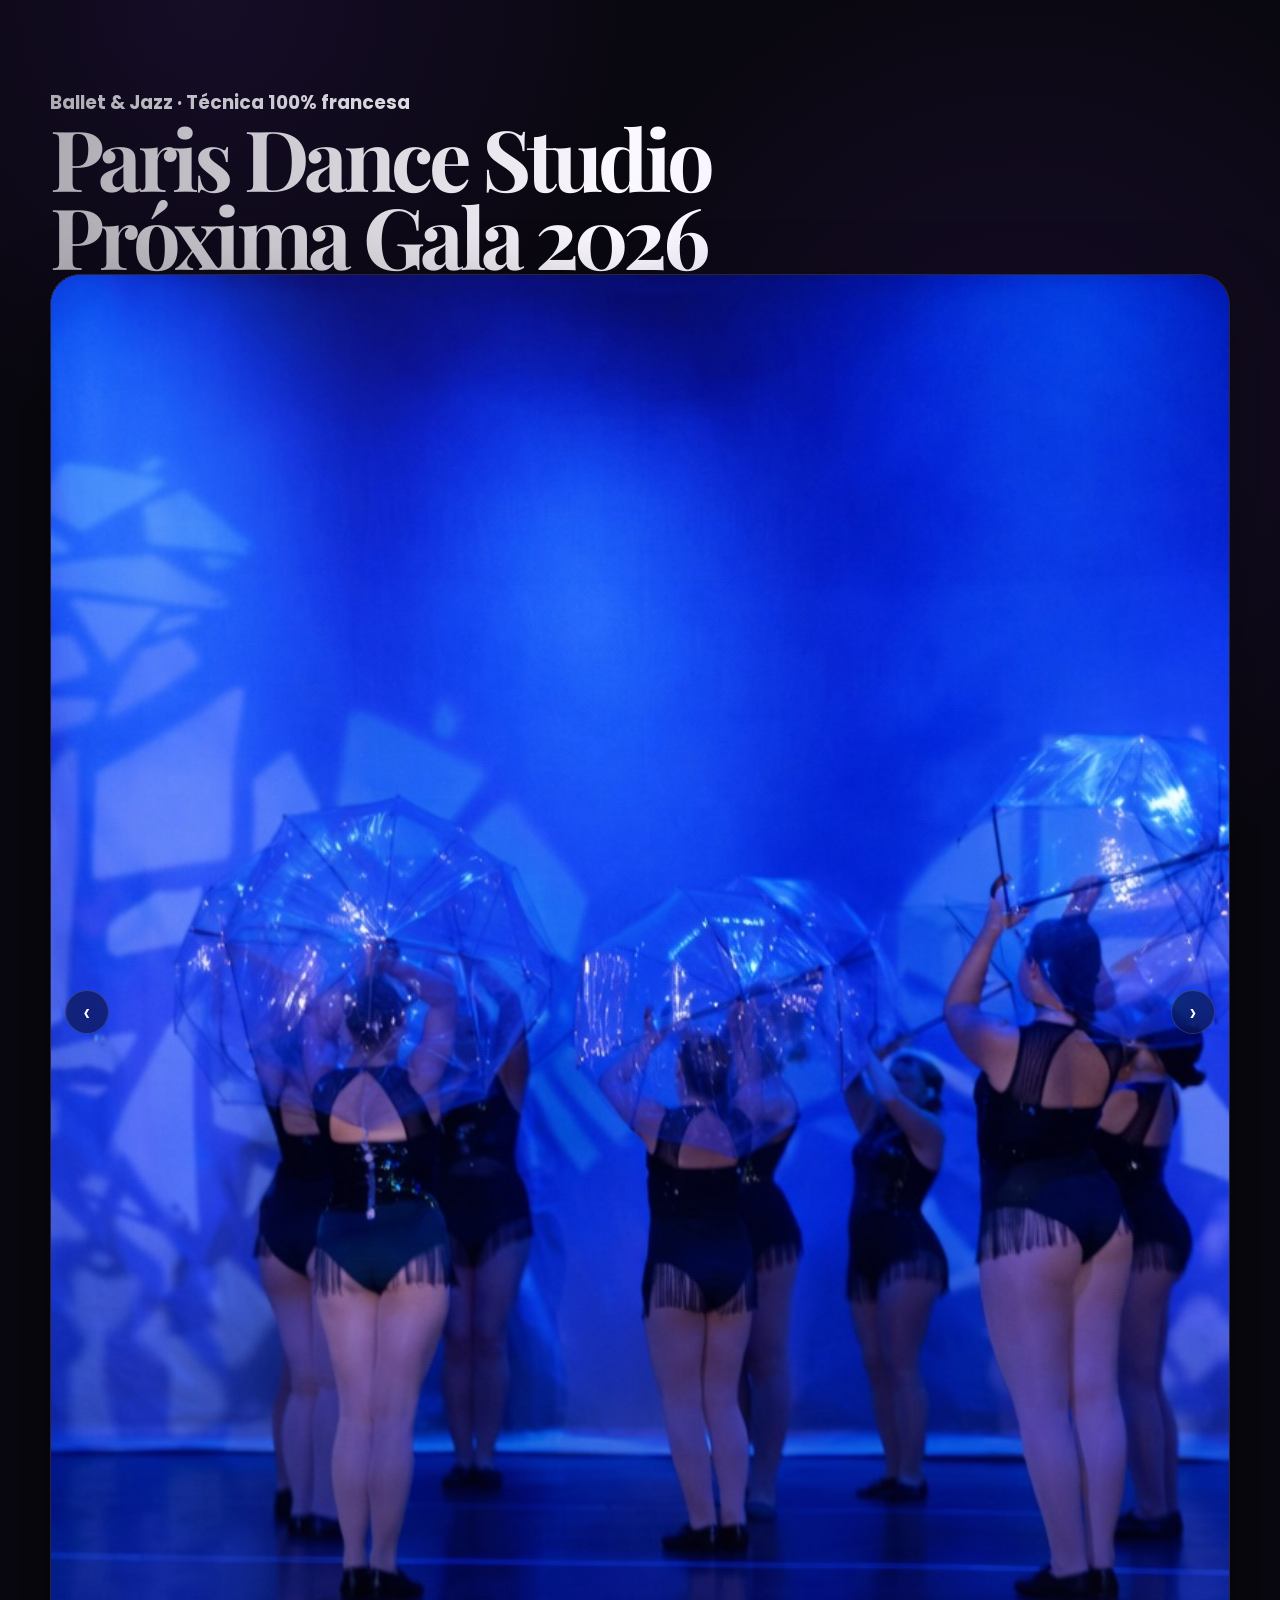
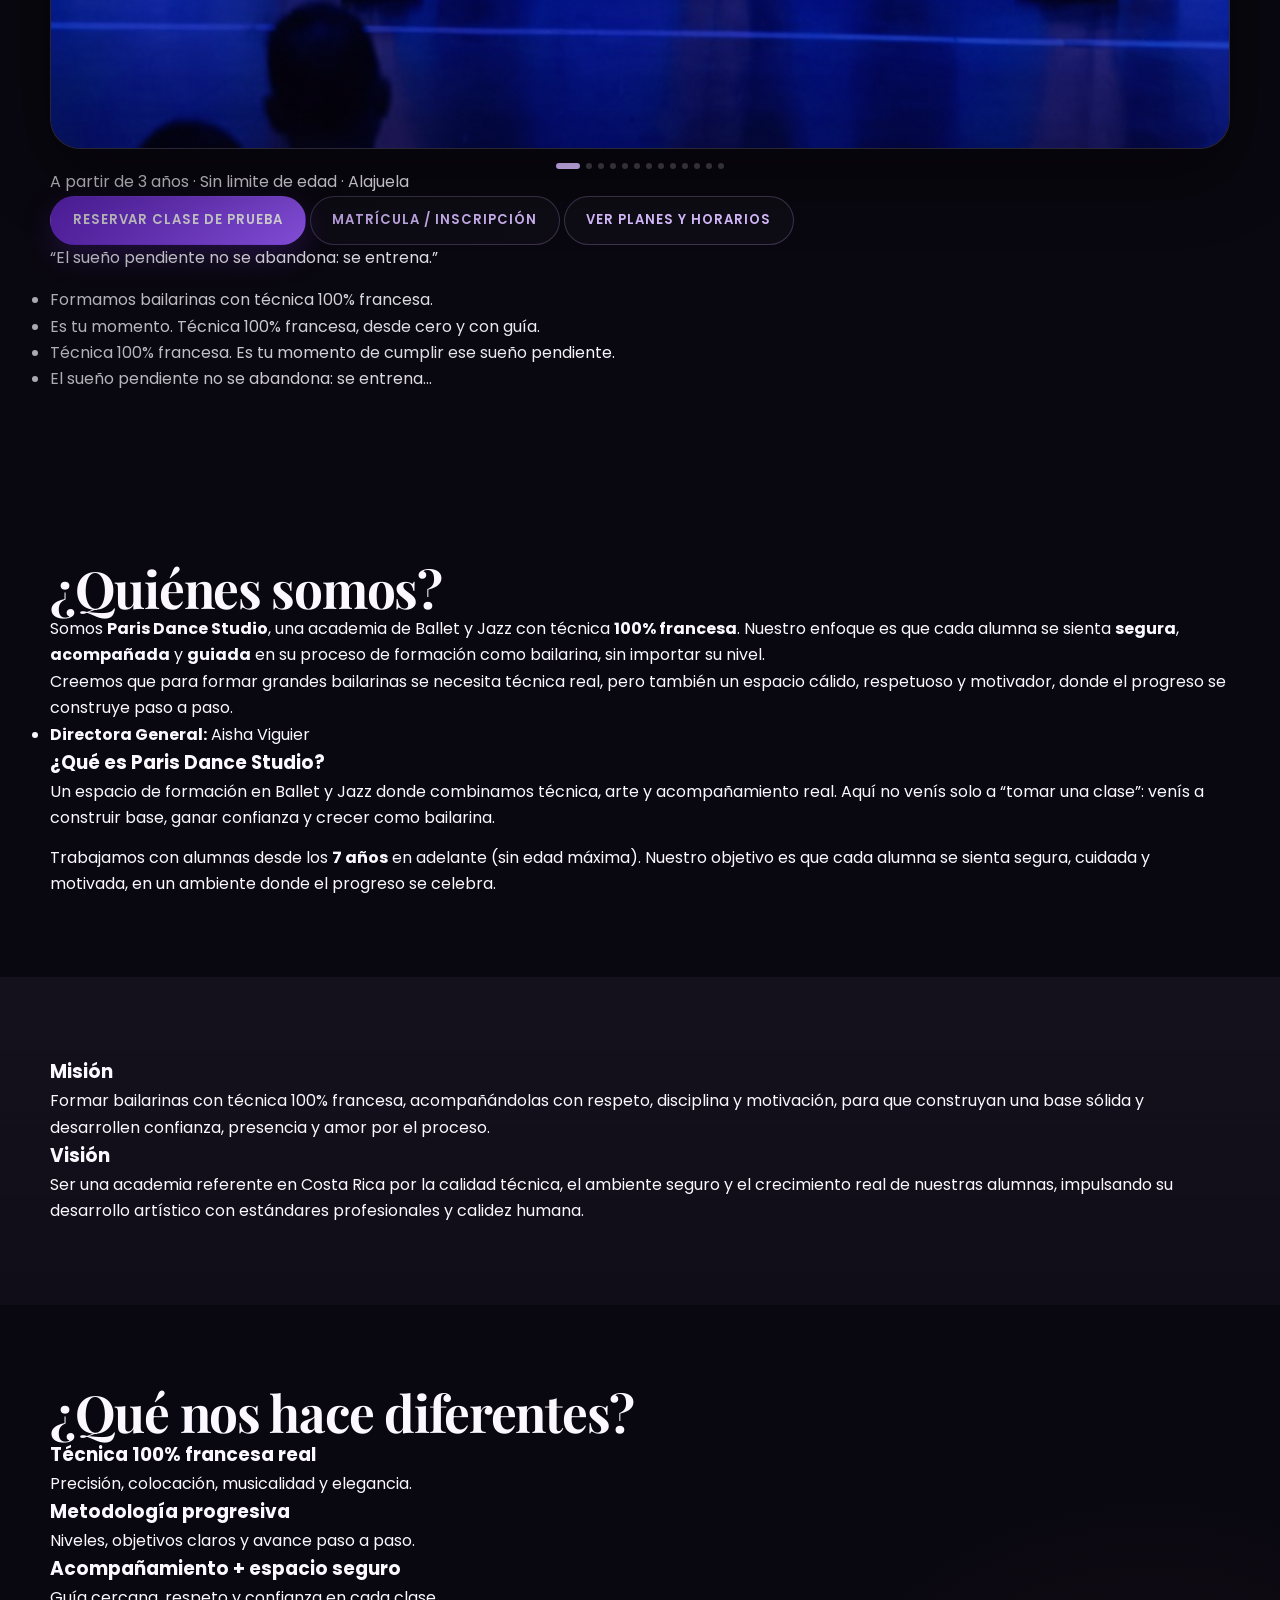
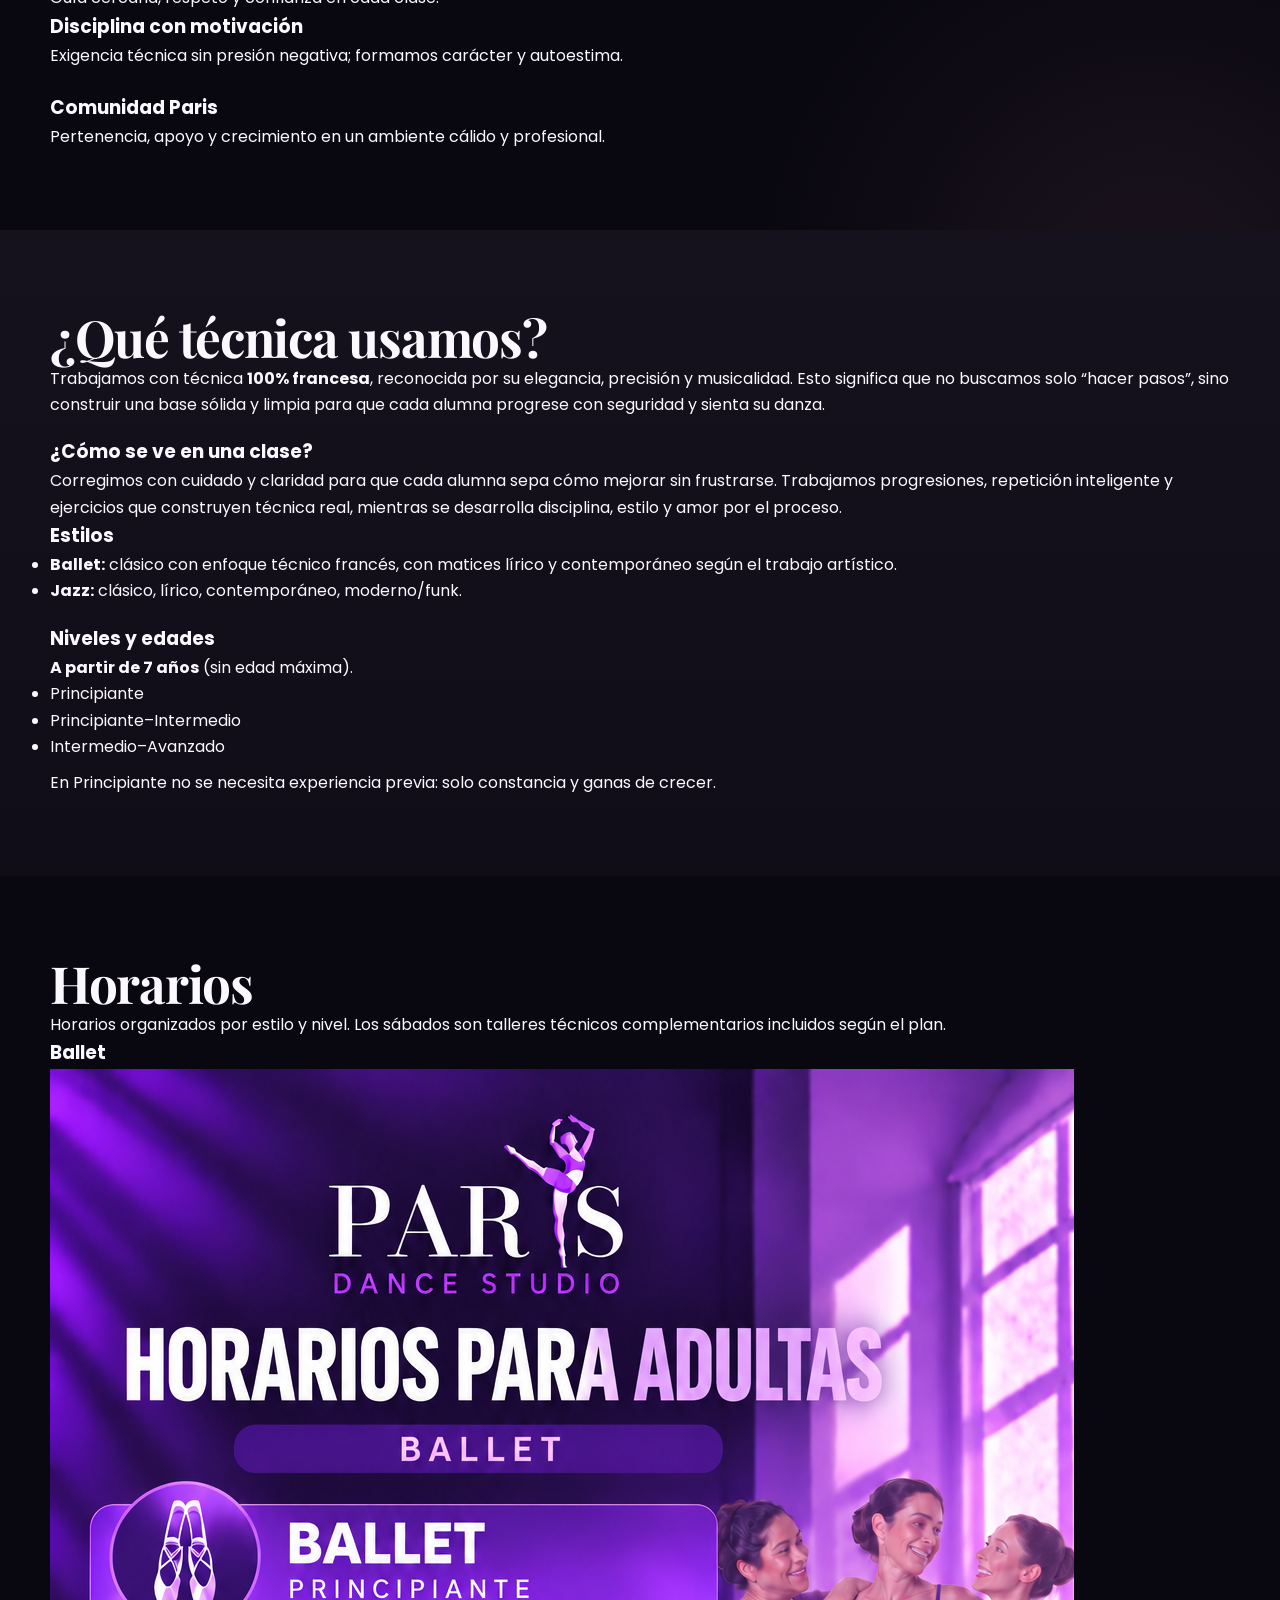
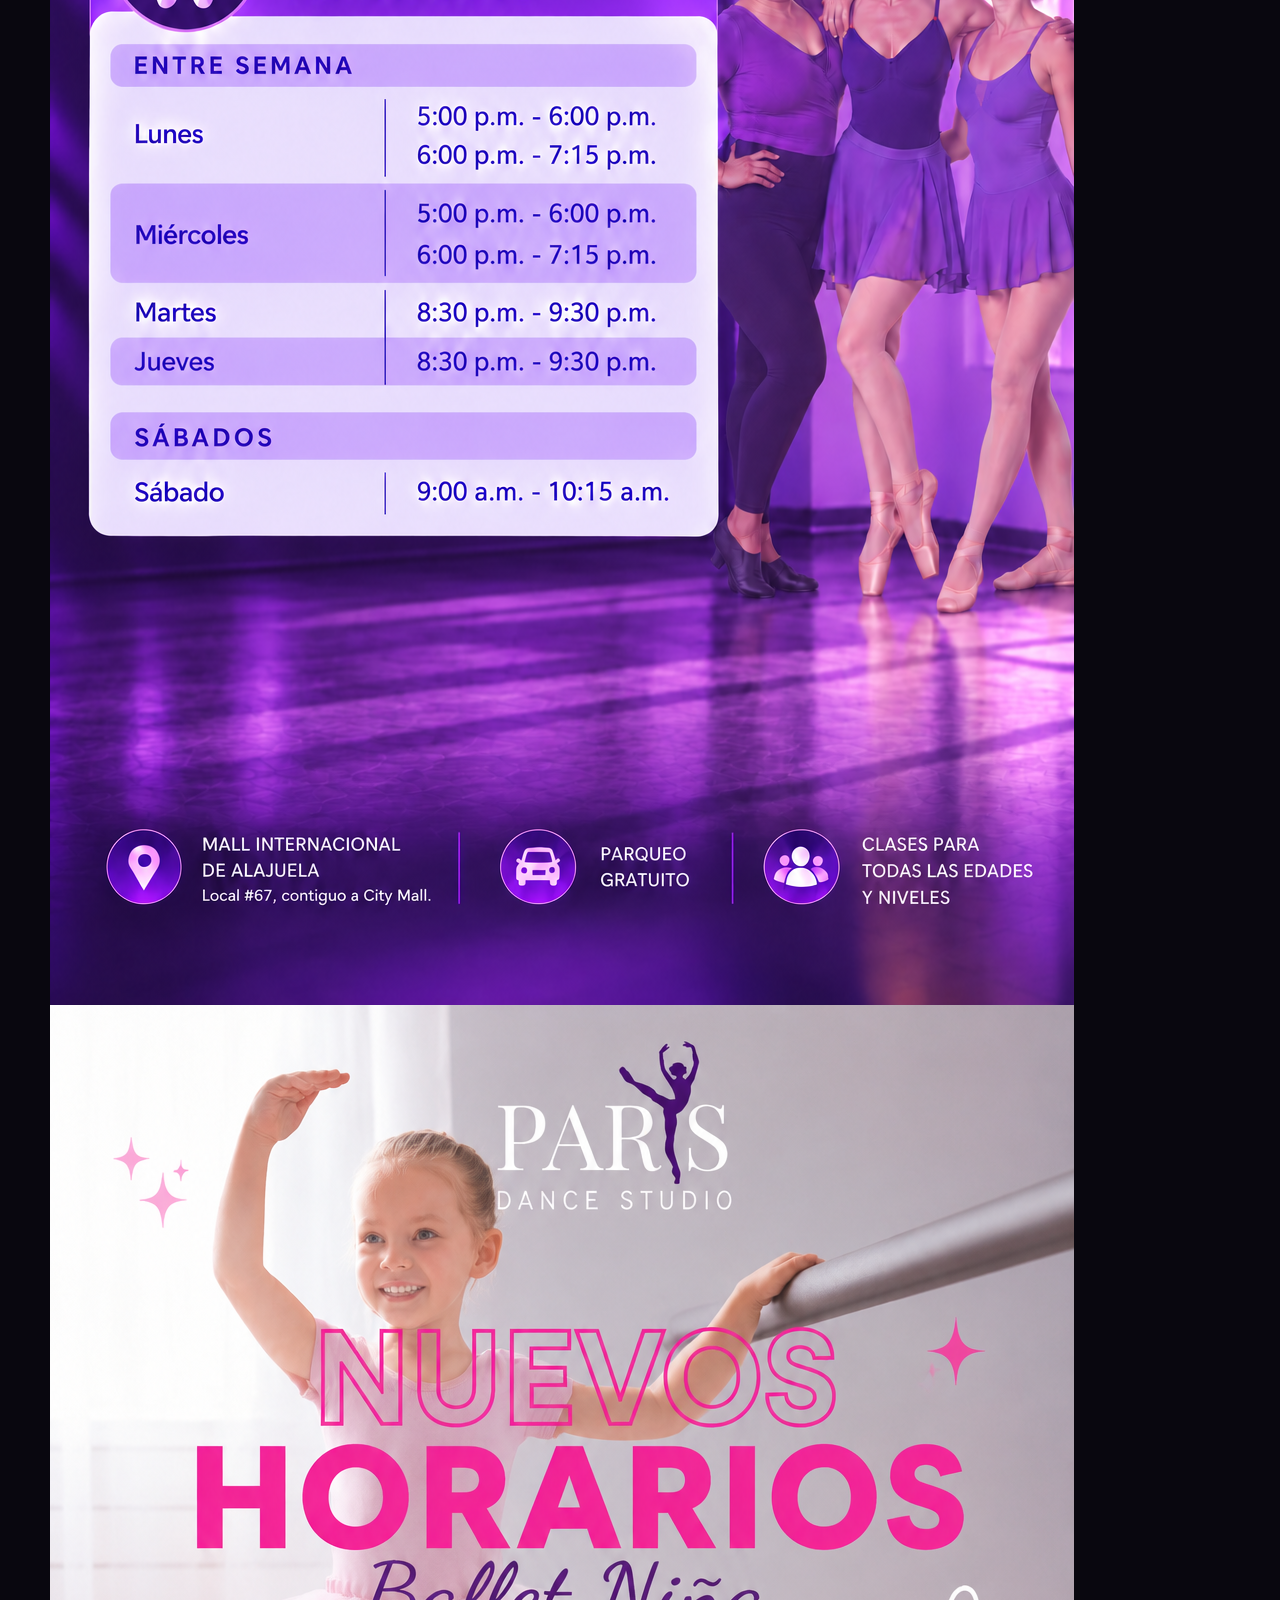
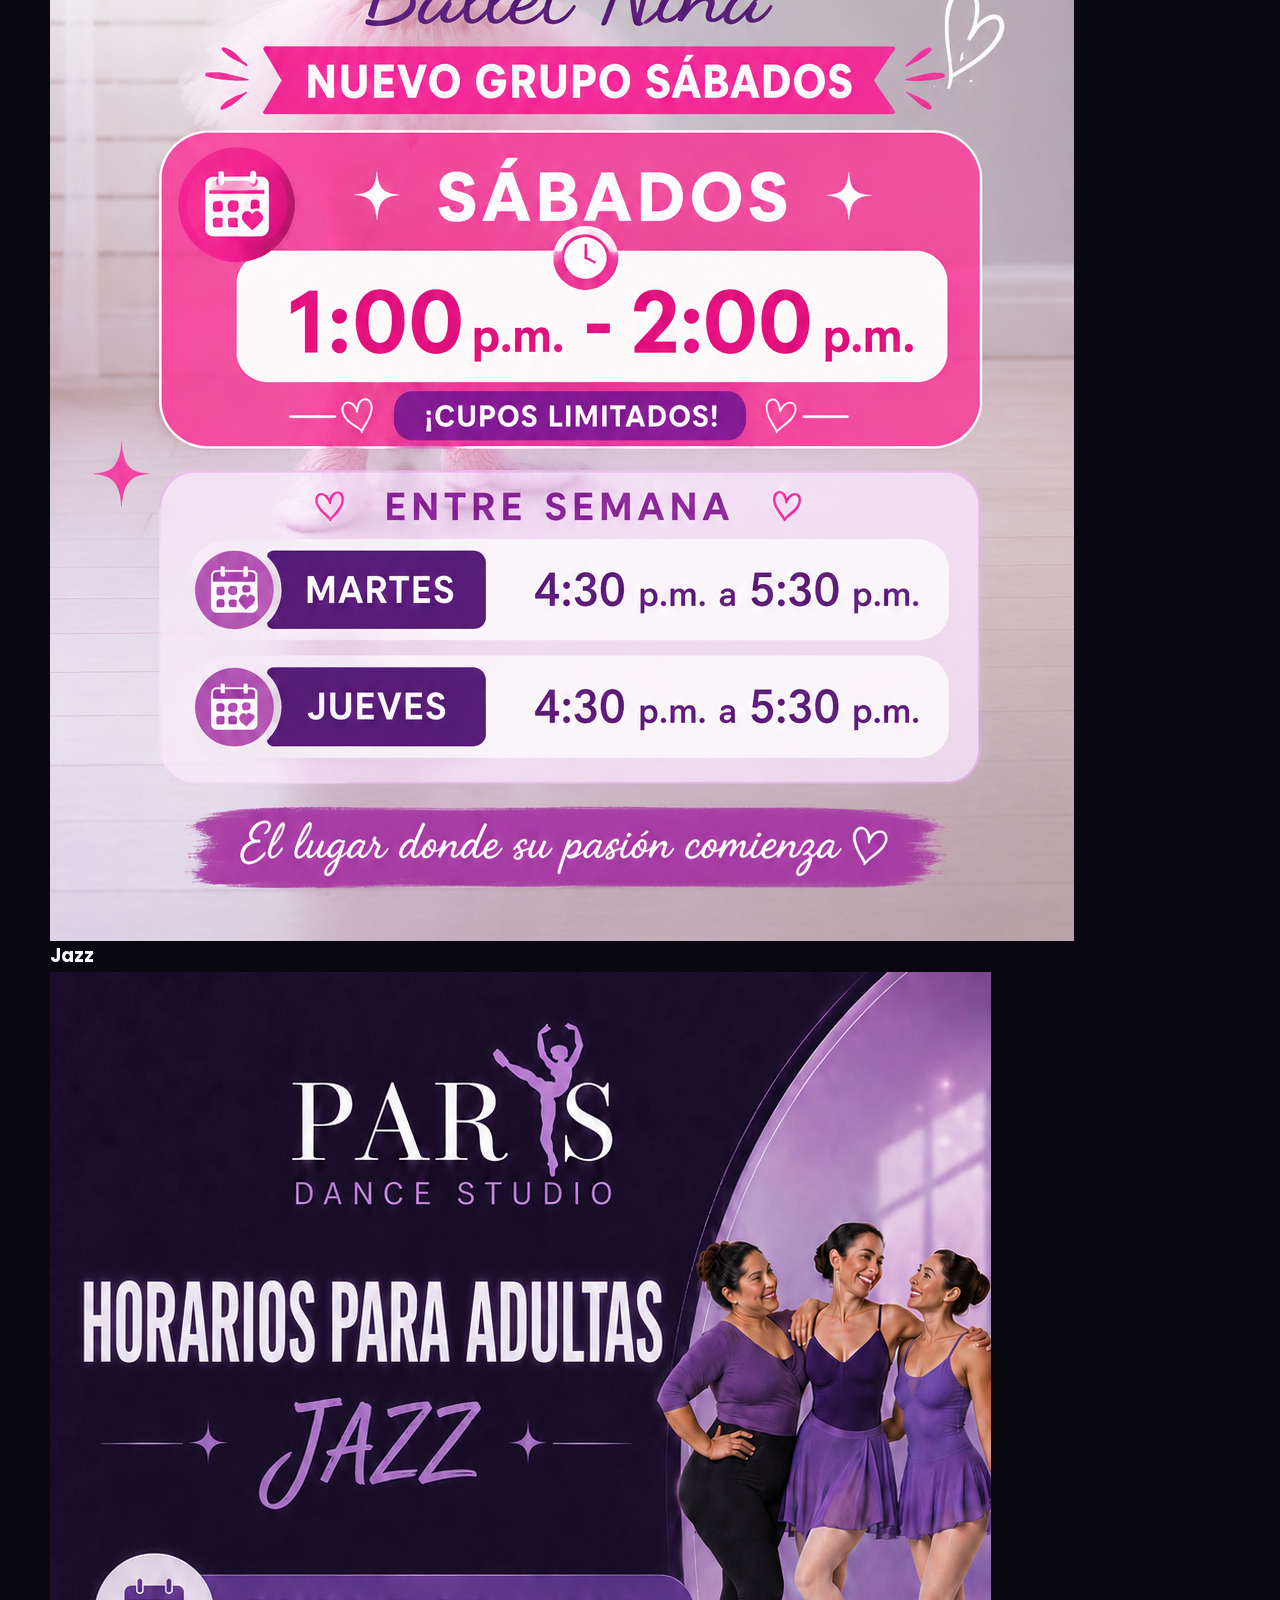
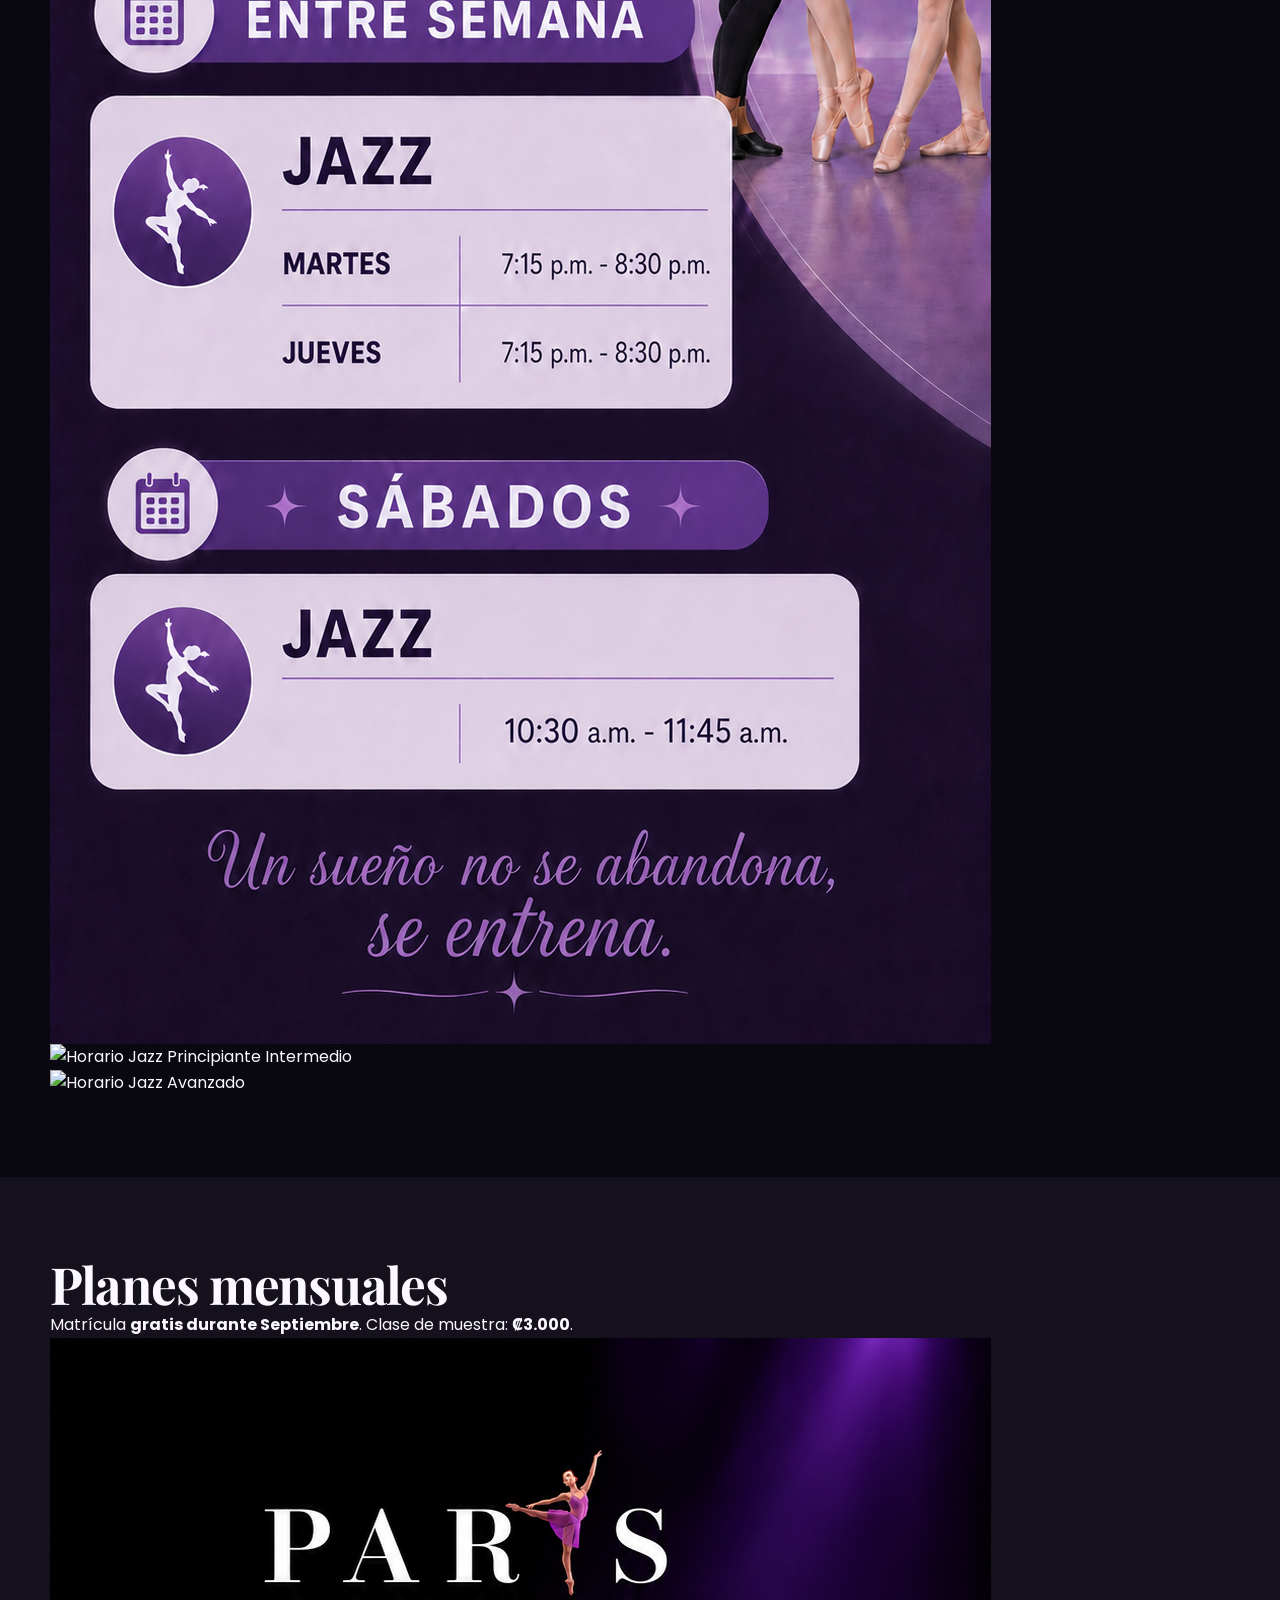
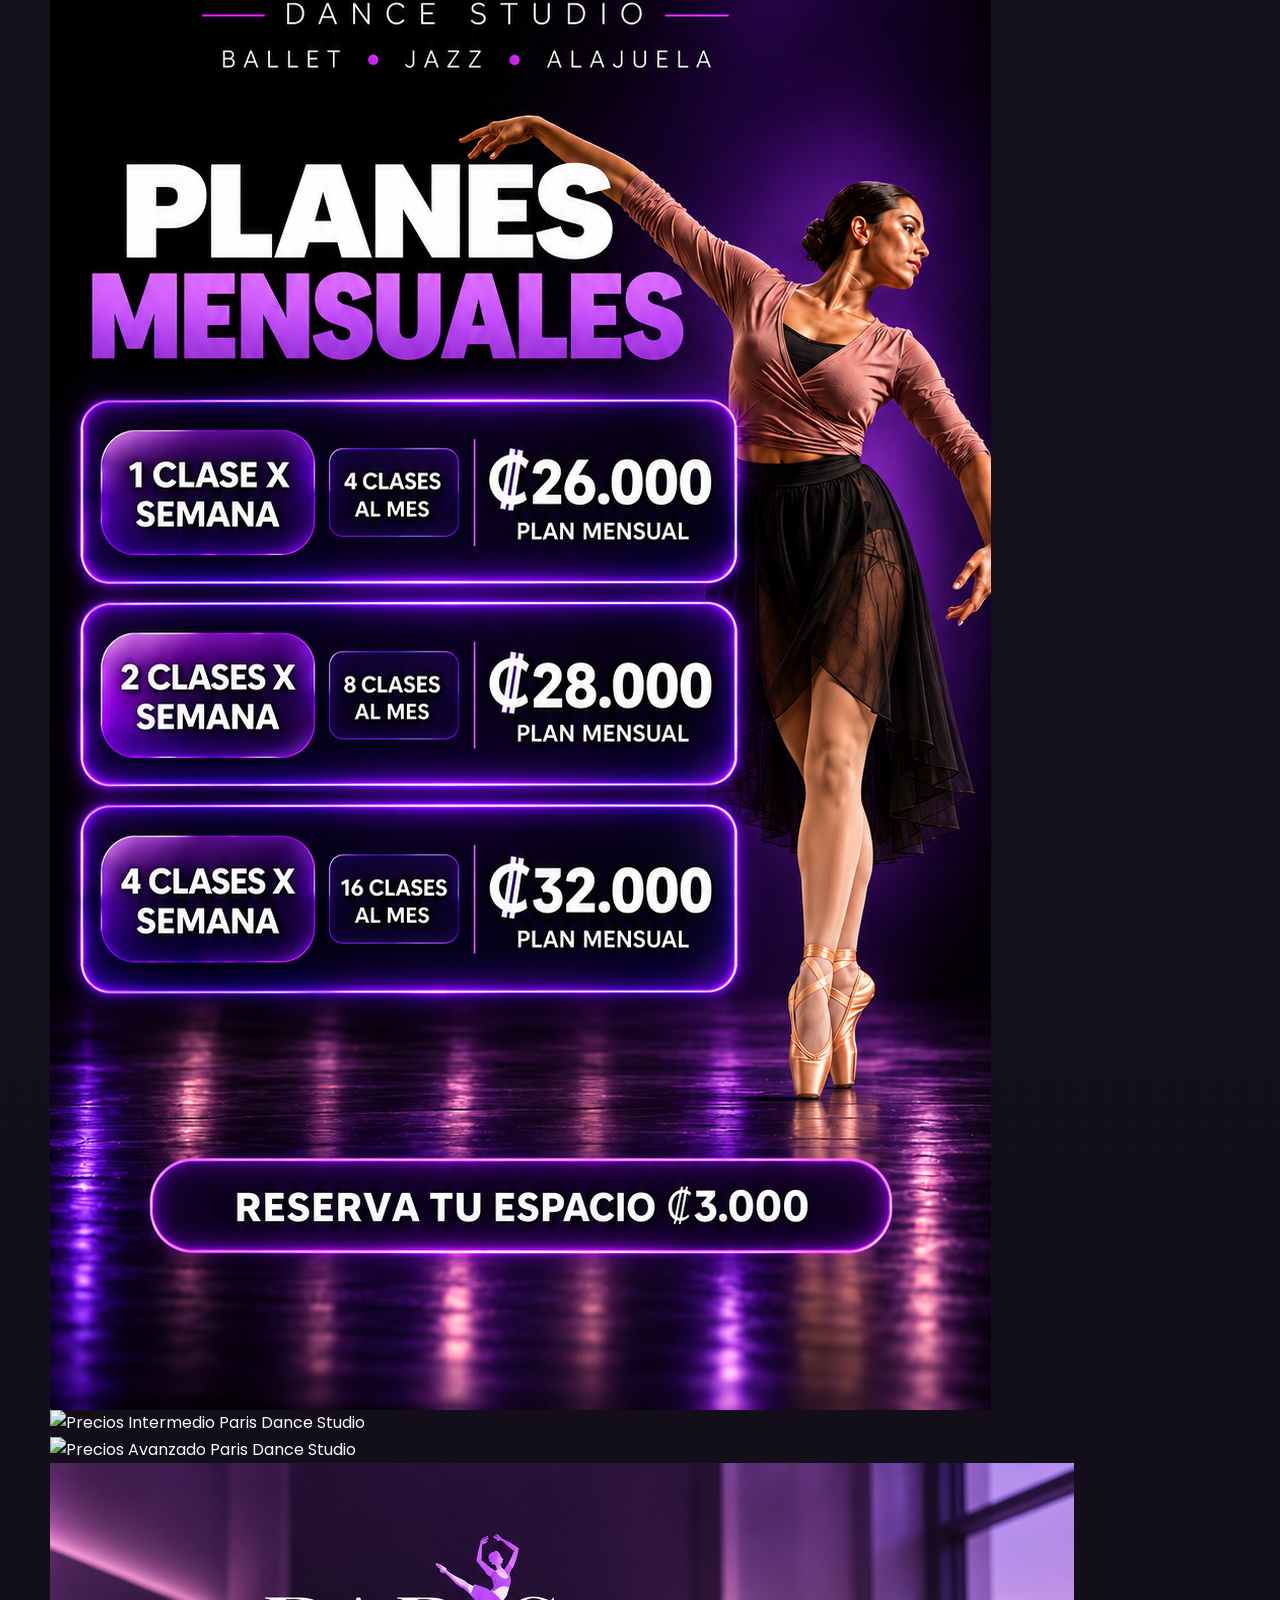
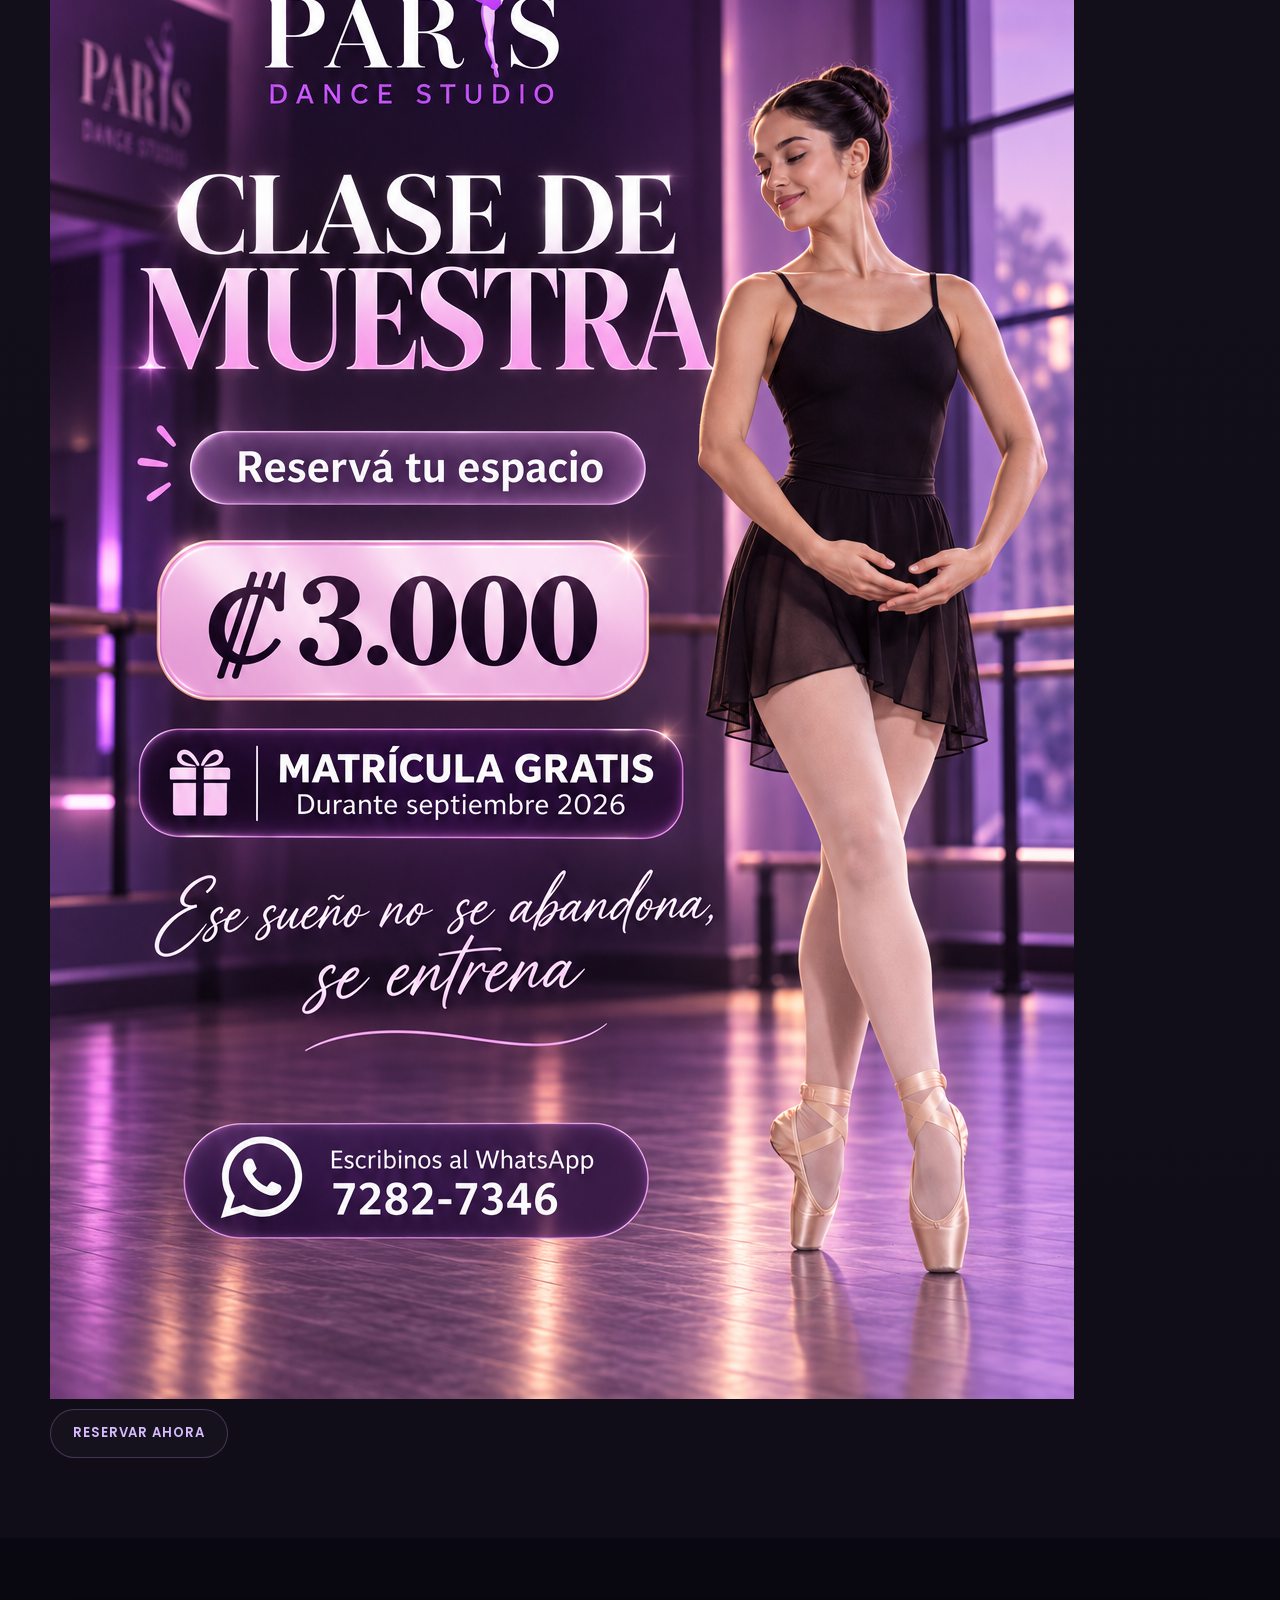
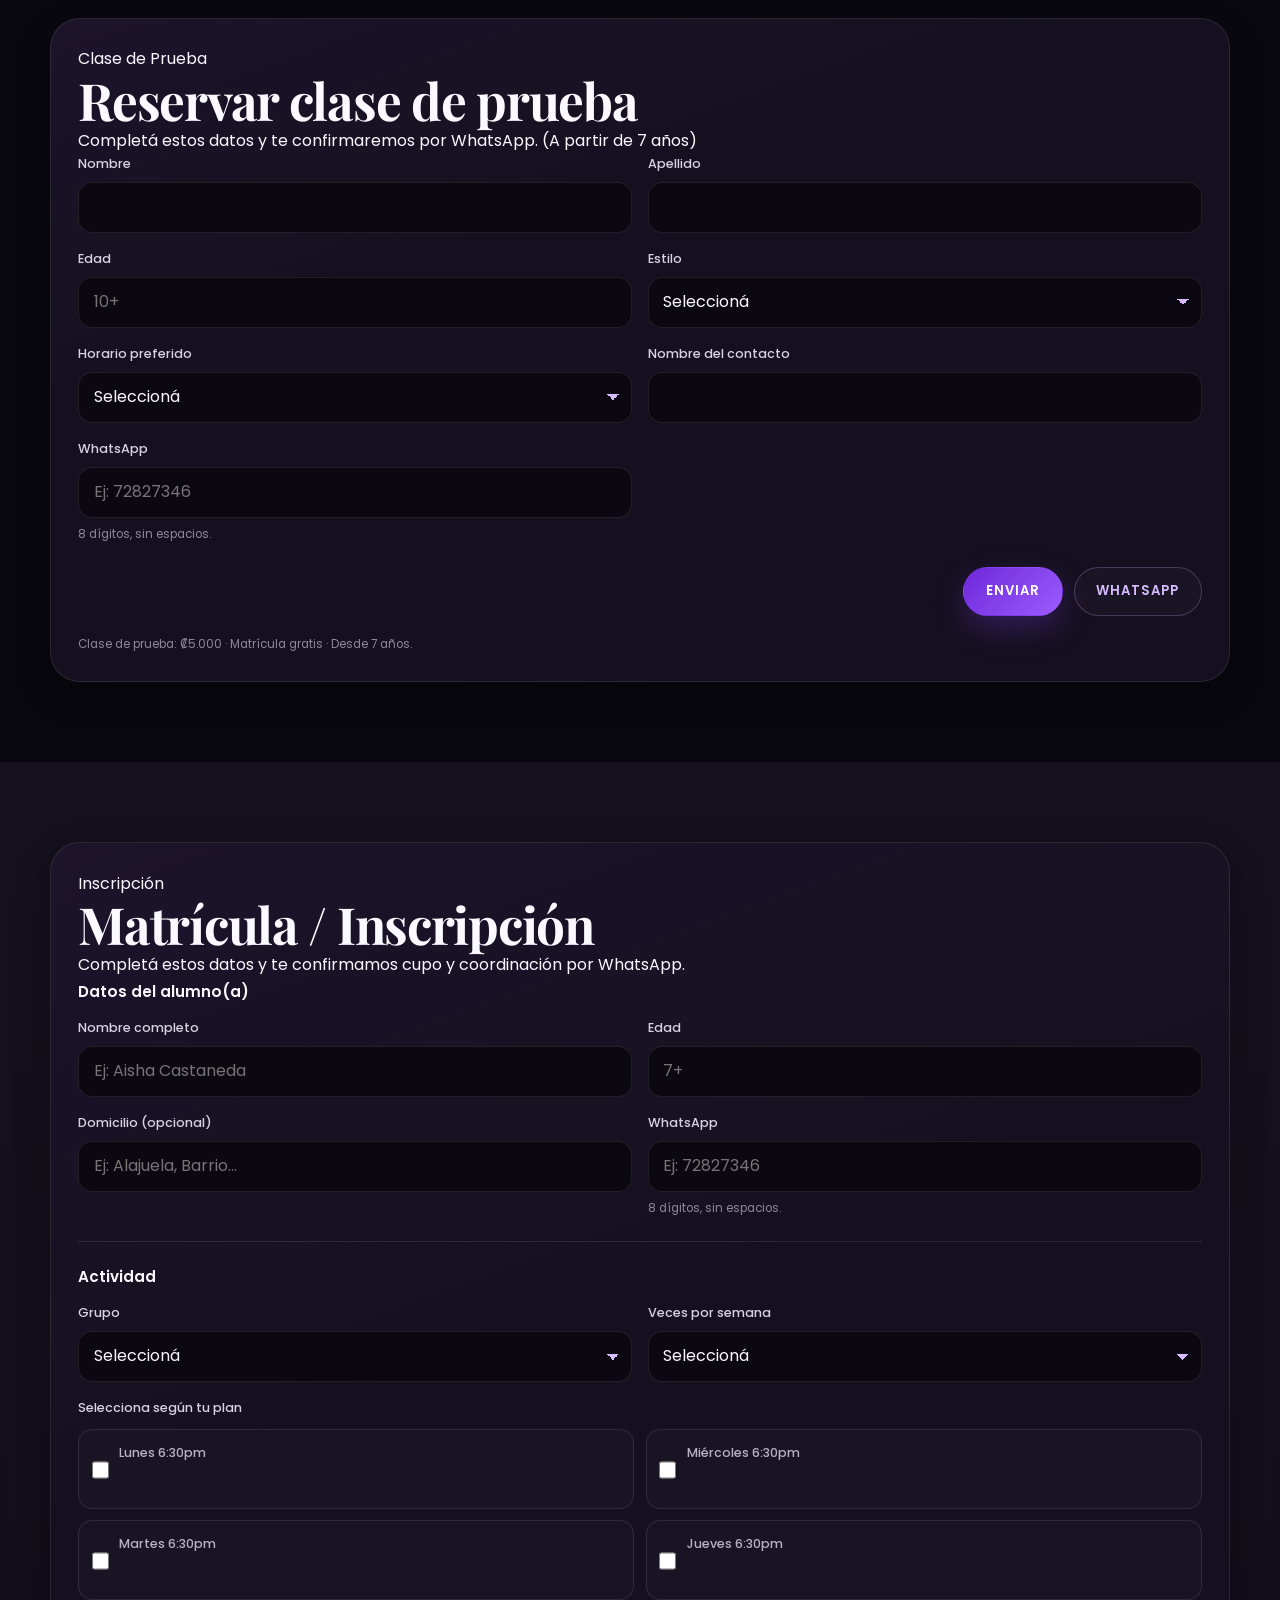
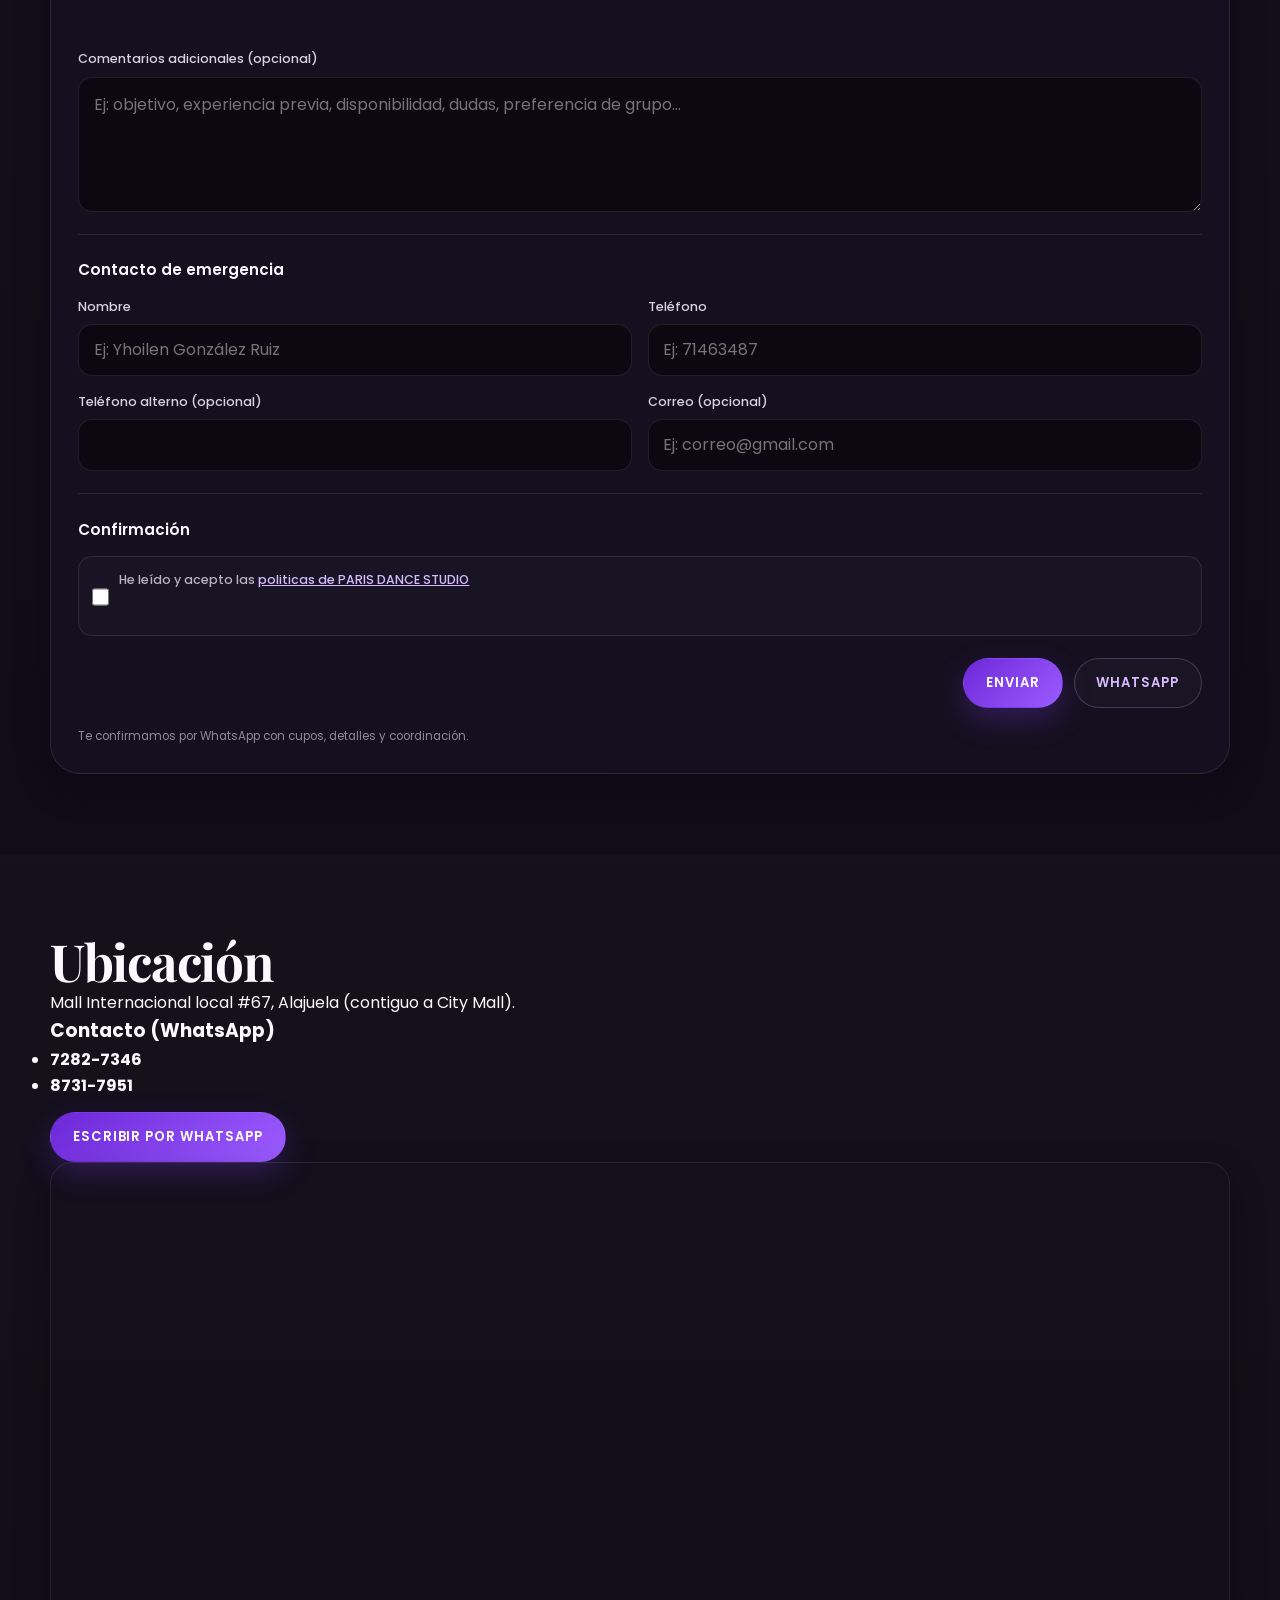
==== commit 45adbfcb: "cambios de diseño y demas" ====
--- a/index.html
+++ b/index.html
@@ -415,7 +415,7 @@
     <div class="container">
       <h2>Planes mensuales</h2>
       <p class="section-intro">
-        Matrícula <strong>gratis</strong>. Clase de prueba: <strong>₡5.000</strong>. Incluye <strong>2 sábados al mes</strong> según el plan.
+        Matrícula <strong>gratis durante Septiembre</strong>. Clase de muestra: <strong>₡3.000</strong>.
       </p>
 <div class="info-grid plans-grid">
 
@@ -423,7 +423,7 @@
   <div class="info-item plan-card">
     <div class="plan-image plan-image--poster">
       <img
-        src="img/planes_principiante.jpeg"
+        src="img/planes_principiante.png"
         alt="Precios Principiante Paris Dance Studio"
         loading="lazy"
       >
--- a/styles.css
+++ b/styles.css
@@ -1,693 +1,1266 @@
-:root{
-  --bg:#05030a;
-  --bg-2:#0f0a18;
-  --card: rgba(12, 7, 20, 0.88);
-  --border: rgba(255,255,255,.10);
-
-  --accent:#f194c4;
-  --accent-2:#f5c1d8;
-
-  --text:#f9f5ff;
-  --muted:#c9c2d9;
-
-  --shadow: 0 18px 45px rgba(0,0,0,.55);
-  --r-lg: 22px;
-  --r-md: 16px;
-  --r-sm: 12px;
-
-  --max: 1120px;
-}
-
-/* Reset */
-*{box-sizing:border-box;margin:0;padding:0}
-html{scroll-behavior:smooth}
-body{
-  font-family:"Poppins",system-ui,-apple-system,"Segoe UI",sans-serif;
-  color:var(--text);
-  line-height:1.65;
-  background: radial-gradient(circle at top, #1a1027 0, var(--bg) 55%, #020005 100%);
-  overflow-x:hidden;
-}
-img,iframe{max-width:100%;display:block}
-
-/* Layout */
-.container{
-  width:100%;
-  max-width:var(--max);
-  margin:0 auto;
-  padding:0 1.25rem;
-}
-.section{padding:4rem 0}
-.section-alt{
-  background: radial-gradient(circle at top, #161023 0, #06020b 60%);
-}
-.section h2{
-  font-family:"Playfair Display",serif;
-  font-size:clamp(1.55rem, 2.4vw, 2rem);
-  letter-spacing:.02em;
-  margin-bottom:.65rem;
-}
-.section-intro{
-  color:var(--muted);
-  max-width:720px;
-  margin-bottom:1.6rem;
-}
-
-/* Grid helpers */
-.two-columns{
-  display:grid;
-  grid-template-columns:minmax(0,1.15fr) minmax(0,1fr);
-  gap:2.2rem;
-  align-items:start;
-}
-.info-grid{
-  display:grid;
-  grid-template-columns:repeat(4, minmax(0,1fr));
-  gap:1.2rem;
-}
-
-/* HERO */
-.hero{
-  position:relative;
-  min-height:92vh;
-  display:flex;
-  align-items:center;
-  padding:3.2rem 0 3.6rem;
-  overflow:hidden;
-}
-.hero-overlay{
-  position:absolute;
-  inset:0;
-  z-index:-2;
-  background:
-    linear-gradient(135deg, rgba(5,3,10,.88), rgba(15,10,24,.94)),
-    radial-gradient(circle at 25% 15%, rgba(241,148,196,.22), transparent 60%);
-}
-.hero::before{
-  content:"";
-  position:absolute;
-  inset:0;
-  z-index:-3;
-  background-image:
-    url("img/3.jpg"),
-    linear-gradient(120deg, #14121f, #06030a);
-  background-size:cover;
-  background-position:center;
-  mix-blend-mode:screen;
-  opacity:.22;
-}
-.hero-content{
-  display:grid;
-  grid-template-columns:minmax(0,1.25fr) minmax(0,1fr);
-  gap:2.8rem;
-  align-items:center;
-}
-.hero-label{
-  text-transform:uppercase;
-  letter-spacing:.22em;
-  font-size:.8rem;
-  color:rgba(245,193,216,.92);
-  margin-bottom:.7rem;
-}
-.hero-brand{
-  font-family:"Playfair Display",serif;
-  font-size:clamp(2.1rem, 4.1vw, 3.2rem);
-  line-height:1.05;
-  letter-spacing:.03em;
-  margin-bottom:.3rem;
-}
-.hero-title{
-  font-family:"Playfair Display",serif;
-  font-size:clamp(1.55rem, 2.7vw, 2.2rem);
-  line-height:1.1;
-  letter-spacing:.06em;
-  text-transform:uppercase;
-  margin-bottom:.65rem;
-}
-.hero-subtitle{
-  color:var(--muted);
-  font-size:.95rem;
-  letter-spacing:.12em;
-  text-transform:uppercase;
-  margin:1rem 0 1.4rem;
-}
-.hero-cta-group{
-  display:flex;
-  flex-direction:column;
-  align-items:flex-start;
-  gap:.75rem;
-  margin-bottom:.8rem;
-}
-.hero-note{ color:var(--muted); font-size:.9rem; }
-
-/* Hero images */
-.hero-image{
-  position:relative;
-  display:flex;
-  justify-content:center;
-  align-items:center;
-}
-.hero-photo{
-  border-radius:var(--r-lg);
-  box-shadow:var(--shadow);
-  background-size:cover;
-  background-position:center;
-}
-.main-photo{
-  width:100%;
-  max-width:300px;
-  aspect-ratio:3/4;
-  background-image:url("img/paris_nueva01.jpeg");
-}
-.secondary-photo{
-  width:190px;
-  aspect-ratio:3/4;
-  background-image:url("img/paris_nueva03.PNG");
-  position:absolute;
-  right:-.6rem;
-  bottom:-1.4rem;
-  border:2px solid rgba(255,255,255,.5);
-}
-
-/* Buttons */
-.btn-primary,.btn-secondary{
-  display:inline-flex;
-  align-items:center;
-  justify-content:center;
-  padding:.9rem 1.65rem;
-  border-radius:999px;
-  border:1px solid transparent;
-  text-decoration:none;
-  cursor:pointer;
-  font-weight:600;
-  font-size:.92rem;
-  text-transform:uppercase;
-  letter-spacing:.12em;
-  transition:transform .18s ease, box-shadow .18s ease, background .18s ease, border-color .18s ease;
-  user-select:none;
-}
-.btn-primary{
-  background: linear-gradient(135deg, var(--accent), #f5d0ea);
-  color:#2a1020;
-  box-shadow: 0 14px 34px rgba(241,148,196,.30);
-}
-.btn-primary:hover{
-  transform:translateY(-1px);
-  box-shadow: 0 18px 42px rgba(241,148,196,.48);
-}
-.btn-secondary{
-  background: rgba(245,193,216,.06);
-  border-color: rgba(245,193,216,.45);
-  color: rgba(245,193,216,.92);
-}
-.btn-secondary:hover{
-  background: rgba(245,193,216,.10);
-  transform:translateY(-1px);
-}
-
-/* Cards */
-.info-card,
-.info-item,
-.trial-card{
-  background: var(--card);
-  border:1px solid var(--border);
-  border-radius:var(--r-lg);
-  box-shadow:var(--shadow);
-}
-.info-card{ padding:1.6rem; }
-.info-card h3{ font-size:1.15rem; margin-bottom:.7rem; }
-
-.info-item{
-  padding:1.2rem 1.1rem;
-  border-radius:var(--r-md);
-}
-.info-item h3{ font-size:1rem; margin-bottom:.35rem; }
-.info-item p{ color:rgba(249,245,255,.92); }
-
-/* Lists */
-.highlight-list{ list-style:none; margin-top:1rem; }
-.highlight-list li{
-  position:relative;
-  padding-left:1.35rem;
-  margin:.38rem 0;
-  color:rgba(249,245,255,.92);
-}
-.highlight-list li::before{
-  content:"•";
-  position:absolute;
-  left:0;
-  top:.05rem;
-  color:var(--accent-2);
-  font-weight:700;
-}
-
-/* Carousel */
-.carousel{ margin-top:1.1rem; max-width:760px; }
-.carousel-viewport{
-  position:relative;
-  overflow:hidden;
-  border-radius:var(--r-lg);
-  border:1px solid rgba(255,255,255,.10);
-  background:rgba(8,4,18,.55);
-  box-shadow:0 18px 45px rgba(0,0,0,.45);
-}
-.carousel-viewport::before{
-  content:"";
-  position:absolute;
-  inset:0;
-  pointer-events:none;
-  background:radial-gradient(circle at 20% 10%, rgba(241,148,196,.18), transparent 55%);
-  z-index:2;
-}
-.carousel-track{
-  display:flex;
-  transition:transform .55s ease;
-  will-change:transform;
-}
-.carousel-slide{
-  min-width:100%;
-  aspect-ratio:16/10;
-  position:relative;
-}
-.carousel-slide img{
-  width:100%;
-  height:100%;
-  object-fit:cover;
-  display:block;
-  filter:saturate(1.05) contrast(1.02);
-}
-.carousel-btn{
-  position:absolute;
-  top:50%;
-  transform:translateY(-50%);
-  z-index:3;
-  width:42px;
-  height:42px;
-  border-radius:999px;
-  border:1px solid rgba(255,255,255,.18);
-  background:rgba(12,7,20,.55);
-  backdrop-filter:blur(10px);
-  color:rgba(245,193,216,.95);
-  display:flex;
-  align-items:center;
-  justify-content:center;
-  cursor:pointer;
-  font-size:28px;
-  line-height:1;
-  transition:transform .18s ease, background .18s ease, border-color .18s ease;
-}
-.carousel-btn:hover{
-  background:rgba(245,193,216,.10);
-  border-color:rgba(245,193,216,.30);
-  transform:translateY(-50%) scale(1.02);
-}
-.carousel-btn.prev{ left:10px; }
-.carousel-btn.next{ right:10px; }
-
-.carousel-dots{
-  display:flex;
-  gap:8px;
-  margin-top:12px;
-  padding-left:6px;
-}
-.carousel-dot{
-  width:8px;
-  height:8px;
-  border-radius:999px;
-  border:1px solid rgba(245,193,216,.35);
-  background:rgba(245,193,216,.10);
-  cursor:pointer;
-  transition:transform .18s ease, background .18s ease, width .18s ease;
-}
-.carousel-dot.active{
-  width:22px;
-  background:rgba(241,148,196,.55);
-  transform:translateY(-1px);
-}
-
-/* Forms */
-.trial-card{
-  padding:1.8rem;
-  overflow:hidden;
-}
-.trial-head{ margin-bottom:1.2rem; }
-
-.trial-pill{
-  display:inline-flex;
-  align-items:center;
-  justify-content:center;
-  padding:.35rem .9rem;
-  border-radius:999px;
-  border:1px solid rgba(245,193,216,.35);
-  background:rgba(245,193,216,.08);
-  color:rgba(245,193,216,.95);
-  text-transform:uppercase;
-  letter-spacing:.16em;
-  font-size:.72rem;
-  margin-bottom:.7rem;
-}
-
-.trial-form{
-  display:flex;
-  flex-direction:column;
-  gap:1rem;
-  min-width:0;
-}
-.trial-grid{
-  display:grid;
-  grid-template-columns:repeat(2, minmax(0,1fr));
-  gap:1rem;
-  min-width:0;
-}
-.trial-field{
-  display:flex;
-  flex-direction:column;
-  gap:.4rem;
-  min-width:0;
-}
-.trial-field label{
-  font-size:.88rem;
-  color:var(--muted);
-}
-
-.trial-field input,
-.trial-field select,
-.trial-field textarea{
-  width:100%;
-  border:1px solid rgba(255,255,255,.08);
-  background:rgba(8,4,18,.88);
-  color:var(--text);
-  font-size:.95rem;
-  font-family:inherit;
-  transition:border-color .18s ease, box-shadow .18s ease, background .18s ease;
-}
-
-.trial-field input,
-.trial-field select{
-  border-radius:999px;
-  padding:.7rem .95rem;
-}
-
-.trial-field textarea{
-  border-radius:var(--r-md);
-  padding:.85rem .95rem;
-  resize:vertical;
-  min-height:110px;
-  line-height:1.35;
-}
-
-.trial-field select{
-  appearance:none;
-  background-image:
-    linear-gradient(45deg, transparent 50%, rgba(245,193,216,.75) 50%),
-    linear-gradient(135deg, rgba(245,193,216,.75) 50%, transparent 50%);
-  background-position:
-    calc(100% - 18px) calc(50% - 2px),
-    calc(100% - 12px) calc(50% - 2px);
-  background-size:6px 6px, 6px 6px;
-  background-repeat:no-repeat;
-  padding-right:2.2rem;
-}
-
-.trial-field input:focus,
-.trial-field select:focus,
-.trial-field textarea:focus{
-  outline:none;
-  border-color:rgba(241,148,196,.85);
-  box-shadow:0 0 0 2px rgba(241,148,196,.22);
-  background:rgba(10,6,22,.94);
-}
-
-/* Helpers */
-.help{
-  opacity:.85;
-  font-size:.85rem;
-  display:block;
-  margin-top:.35rem;
-  color:rgba(249,245,255,.82);
-}
-.divider{
-  opacity:.2;
-  margin:1.2rem 0;
-  border:0;
-  border-top:1px solid rgba(255,255,255,.12);
-}
-.trial-fieldset{
-  border:0;
-  padding:0;
-  margin:0;
-  min-width:0;
-}
-.trial-legend{
-  font-weight:600;
-  margin-bottom:.8rem;
-  display:block;
-}
-
-/* Actions */
-.trial-actions{
-  display:flex;
-  gap:.8rem;
-  justify-content:flex-end;
-  flex-wrap:wrap;
-  margin-top:.2rem;
-}
-.trial-note{
-  margin-top:.2rem;
-  color:var(--muted);
-  font-size:.85rem;
-}
-
-/* Checkboxes */
-.checks{
-  width:100%;
-  max-width:100%;
-  display:grid;
-  grid-template-columns:repeat(auto-fit, minmax(220px, 1fr));
-  gap:.6rem 1.2rem;
-  margin-top:.35rem;
-  min-width:0;
-}
-.check{
-  display:flex;
-  align-items:center;
-  gap:.55rem;
-  min-width:0;
-  max-width:100%;
-  line-height:1.25;
-}
-.check input{
-  flex:0 0 18px;
-  width:18px;
-  height:18px;
-  margin:0;
-  accent-color:var(--accent);
-}
-.check span{
-  display:block;
-  min-width:0;
-  white-space:normal;
-  overflow-wrap:anywhere;
-}
-
-/* Posters / Planes / Horarios */
-.plans-grid,
-.horarios-grid{
-  align-items:stretch;
-}
-
-.plan-card{
-  padding:0;
-  overflow:hidden;
-  display:flex;
-  flex-direction:column;
-  height:100%;
-}
-
-.plan-image{
-  flex:1;
-  width:100%;
-  overflow:hidden;
-  border-radius:inherit;
-  background:rgba(8,4,18,.55);
-}
-
-.plan-image--poster{
-  aspect-ratio:auto;
-}
-
-.plan-image img{
-  width:100%;
-  height:100%;
-  object-fit:cover;
-  display:block;
-  transition:transform .45s ease;
-}
-
-.plan-card:hover .plan-image img{
-  transform:scale(1.04);
-}
-
-.plan-body{
-  padding:1rem;
-  background:linear-gradient(
-    to top,
-    rgba(5,3,10,.92),
-    rgba(5,3,10,.55),
-    transparent
-  );
-}
-
-.plan-body--center{
-  display:flex;
-  justify-content:center;
-  align-items:center;
-}
-
-/* Horarios */
-.horarios-grid{
-  grid-template-columns:repeat(3, minmax(0, 1fr));
-}
-
-.horarios-title{
-  margin:2.6rem 0 1.4rem;
-  font-family:"Playfair Display", serif;
-  font-size:1.35rem;
-  letter-spacing:.08em;
-  text-transform:uppercase;
-  color:rgba(245,193,216,.95);
-}
-
-.horarios-divider{
-  margin:3rem 0 2.6rem;
-  height:1px;
-  background:linear-gradient(
-    90deg,
-    transparent,
-    rgba(245,193,216,.45),
-    transparent
-  );
-}
-
-/* Map */
-.map-container{
-  position:relative;
-  width:100%;
-  aspect-ratio:16/9;
-  overflow:hidden;
-  border-radius:var(--r-lg);
-  border:1px solid var(--border);
-  box-shadow:var(--shadow);
-  background:rgba(8,4,18,.65);
-}
-.map-container iframe{
-  position:absolute;
-  inset:0;
-  width:100%;
-  height:100%;
-}
-
-/* Socials */
-.socials{
-  margin-top:1.2rem;
-  display:flex;
-  flex-wrap:wrap;
-  gap:.9rem;
-}
-.social-link{
-  display:inline-flex;
-  align-items:center;
-  gap:.55rem;
-  padding:.75rem 1rem;
-  border-radius:999px;
-  border:1px solid var(--border);
-  text-decoration:none;
-  color:var(--text);
-  background:rgba(12,8,22,.85);
-  transition:transform .18s ease, background .18s ease, border-color .18s ease;
-}
-.social-link i{
-  font-size:1.1rem;
-  color:var(--accent);
-}
-.social-link:hover{
-  transform:translateY(-1px);
-  background:rgba(245,193,216,.09);
-  border-color:rgba(245,193,216,.28);
-}
-
-/* Footer */
-.footer{
-  border-top:1px solid rgba(255,255,255,.08);
-  padding:1.2rem 0 1.6rem;
-  background:#030107;
-}
-.footer-content{
-  display:flex;
-  justify-content:space-between;
-  align-items:center;
-  gap:.8rem;
-  color:var(--muted);
-  font-size:.9rem;
-}
-.back-to-top{
-  color:rgba(245,193,216,.92);
-  text-decoration:none;
-}
-.back-to-top:hover{ text-decoration:underline; }
-
-/* Responsive */
-@media (max-width:980px){
-  .hero{min-height:auto}
-  .hero-content{grid-template-columns:1fr}
-
-  /* FIX: en móvil/tablet las imágenes del hero quedan debajo del texto */
-  .hero-image{
-    order:0;
-    margin-top:1.4rem;
-    margin-bottom:0;
-  }
-
-  .two-columns{grid-template-columns:1fr}
-  .info-grid{grid-template-columns:repeat(2, minmax(0,1fr))}
-  .horarios-grid{grid-template-columns:repeat(2, minmax(0,1fr))}
-  .carousel{max-width:100%}
-}
-
-@media (max-width:680px){
-  .section{padding:3.1rem 0}
-  .hero-title{letter-spacing:.03em}
-  .hero-cta-group{align-items:stretch}
-
-  .hero-image{
-    margin-top:1.6rem;
-  }
-
-  .secondary-photo{
-    position:static;
-    width:220px;
-    max-width:78%;
-    margin-top:.8rem;
-  }
-
-  .trial-grid{grid-template-columns:1fr}
-  .info-grid{grid-template-columns:1fr}
-  .horarios-grid{grid-template-columns:1fr}
-  .footer-content{flex-direction:column;text-align:center}
-
-  .carousel-slide{aspect-ratio:16/11}
-  .carousel-btn{
-    width:38px;
-    height:38px;
-    font-size:26px;
-  }
-
-  .checks{grid-template-columns:1fr}
-}
-
-@media (max-width:420px){
-  .btn-primary,.btn-secondary{width:100%}
-  .trial-actions{justify-content:stretch}
-  .trial-actions .btn-primary,
-  .trial-actions .btn-secondary{width:100%}
-}+:root{
+  --bg:#09070f;
+  --bg-deep:#050309;
+  --surface:#100c18;
+  --surface-soft:#15101f;
+  --surface-glass:rgba(22,16,31,.78);
+  --border:rgba(255,255,255,.09);
+  --border-accent:rgba(208,170,255,.24);
+
+  --purple:#7c3aed;
+  --purple-2:#9b5cff;
+  --lilac:#d7bbff;
+  --rose:#f2a8c8;
+  --cream:#fff8fc;
+
+  --text:#fbf9ff;
+  --muted:#b9b1c6;
+  --muted-2:#8f879c;
+
+  --shadow:0 24px 70px rgba(0,0,0,.34);
+  --shadow-soft:0 14px 36px rgba(0,0,0,.22);
+
+  --radius-xl:30px;
+  --radius-lg:22px;
+  --radius-md:16px;
+  --radius-sm:12px;
+
+  --max:1180px;
+}
+
+/* =========================
+   RESET / BASE
+========================= */
+*{
+  box-sizing:border-box;
+  margin:0;
+  padding:0;
+}
+
+html{
+  scroll-behavior:smooth;
+  scroll-padding-top:86px;
+}
+
+body{
+  min-width:320px;
+  font-family:"Poppins",system-ui,-apple-system,"Segoe UI",sans-serif;
+  color:var(--text);
+  line-height:1.65;
+  background:
+    radial-gradient(circle at 15% 0%, rgba(124,58,237,.14), transparent 28rem),
+    radial-gradient(circle at 90% 20%, rgba(242,168,200,.08), transparent 25rem),
+    var(--bg);
+  overflow-x:hidden;
+}
+
+img,
+iframe{
+  display:block;
+  max-width:100%;
+}
+
+a{
+  color:inherit;
+}
+
+button,
+input,
+select,
+textarea{
+  font:inherit;
+}
+
+::selection{
+  background:rgba(155,92,255,.35);
+  color:#fff;
+}
+
+.container{
+  width:min(calc(100% - 2.5rem), var(--max));
+  margin-inline:auto;
+}
+
+.section{
+  padding:5rem 0;
+}
+
+.section-alt{
+  background:
+    linear-gradient(180deg, rgba(255,255,255,.018), transparent),
+    var(--surface);
+}
+
+.section h2,
+.final-cta h2{
+  font-family:"Playfair Display",serif;
+  font-size:clamp(2rem,4vw,3.45rem);
+  line-height:1.08;
+  letter-spacing:-.025em;
+}
+
+.section-kicker,
+.eyebrow{
+  margin-bottom:.8rem;
+  color:var(--rose);
+  font-size:.74rem;
+  font-weight:600;
+  letter-spacing:.18em;
+  text-transform:uppercase;
+}
+
+.section-heading{
+  display:grid;
+  grid-template-columns:minmax(0,1.2fr) minmax(280px,.8fr);
+  gap:3rem;
+  align-items:end;
+  margin-bottom:2.4rem;
+}
+
+.section-heading.compact{
+  grid-template-columns:1fr;
+}
+
+.section-heading > p{
+  max-width:580px;
+  color:var(--muted);
+}
+
+.section-heading strong{
+  color:var(--text);
+}
+
+/* =========================
+   NAV
+========================= */
+.site-nav{
+  position:sticky;
+  top:0;
+  z-index:100;
+  border-bottom:1px solid rgba(255,255,255,.06);
+  background:rgba(9,7,15,.78);
+  backdrop-filter:blur(18px);
+}
+
+.nav-inner{
+  min-height:72px;
+  display:flex;
+  align-items:center;
+  gap:2rem;
+}
+
+.nav-brand{
+  display:flex;
+  flex-direction:column;
+  flex-shrink:0;
+  color:var(--text);
+  text-decoration:none;
+  font-family:"Playfair Display",serif;
+  font-size:1.35rem;
+  line-height:1;
+  letter-spacing:.12em;
+}
+
+.nav-brand span{
+  margin-top:.28rem;
+  color:var(--muted);
+  font-family:"Poppins",sans-serif;
+  font-size:.54rem;
+  font-weight:500;
+  letter-spacing:.28em;
+  text-transform:uppercase;
+}
+
+.nav-links{
+  margin-left:auto;
+  display:flex;
+  align-items:center;
+  gap:1.5rem;
+}
+
+.nav-links a,
+.footer-links a{
+  color:var(--muted);
+  font-size:.85rem;
+  text-decoration:none;
+  transition:color .2s ease;
+}
+
+.nav-links a:hover,
+.footer-links a:hover{
+  color:var(--text);
+}
+
+.nav-cta{
+  padding:.65rem 1rem;
+  border:1px solid var(--border-accent);
+  border-radius:999px;
+  color:var(--lilac);
+  font-size:.78rem;
+  font-weight:600;
+  text-decoration:none;
+  white-space:nowrap;
+}
+
+/* =========================
+   BUTTONS
+========================= */
+.btn-primary,
+.btn-secondary{
+  min-height:48px;
+  display:inline-flex;
+  align-items:center;
+  justify-content:center;
+  padding:.8rem 1.35rem;
+  border-radius:999px;
+  border:1px solid transparent;
+  text-decoration:none;
+  cursor:pointer;
+  font-size:.82rem;
+  font-weight:600;
+  letter-spacing:.075em;
+  text-transform:uppercase;
+  transition:
+    transform .2s ease,
+    border-color .2s ease,
+    background .2s ease,
+    box-shadow .2s ease;
+}
+
+.btn-primary{
+  color:#fff;
+  background:linear-gradient(135deg, #6d28d9, var(--purple-2));
+  box-shadow:0 12px 30px rgba(124,58,237,.27);
+}
+
+.btn-primary:hover{
+  transform:translateY(-2px);
+  box-shadow:0 18px 38px rgba(124,58,237,.36);
+}
+
+.btn-secondary{
+  color:var(--lilac);
+  border-color:var(--border-accent);
+  background:rgba(255,255,255,.025);
+}
+
+.btn-secondary:hover{
+  transform:translateY(-2px);
+  background:rgba(155,92,255,.08);
+  border-color:rgba(215,187,255,.38);
+}
+
+/* =========================
+   HERO
+========================= */
+.hero{
+  position:relative;
+  min-height:calc(100vh - 72px);
+  display:flex;
+  align-items:center;
+  overflow:hidden;
+  padding:5.5rem 0;
+}
+
+.hero::before{
+  content:"";
+  position:absolute;
+  inset:0;
+  pointer-events:none;
+  background:
+    linear-gradient(90deg, rgba(9,7,15,.35), transparent 48%),
+    radial-gradient(circle at 80% 20%, rgba(124,58,237,.12), transparent 30rem);
+}
+
+.hero-glow{
+  position:absolute;
+  border-radius:50%;
+  filter:blur(90px);
+  pointer-events:none;
+}
+
+.hero-glow-one{
+  width:340px;
+  height:340px;
+  top:-140px;
+  left:-120px;
+  background:rgba(155,92,255,.16);
+}
+
+.hero-glow-two{
+  width:260px;
+  height:260px;
+  right:-100px;
+  bottom:8%;
+  background:rgba(242,168,200,.10);
+}
+
+.hero-shell{
+  position:relative;
+  z-index:1;
+  display:grid;
+  grid-template-columns:minmax(0,.9fr) minmax(0,1.1fr);
+  gap:4rem;
+  align-items:center;
+}
+
+.hero-copy{
+  max-width:590px;
+}
+
+.hero h1{
+  font-family:"Playfair Display",serif;
+  font-size:clamp(3.4rem,6.6vw,6.8rem);
+  line-height:.92;
+  letter-spacing:-.055em;
+}
+
+.hero h1 span{
+  display:block;
+  color:var(--lilac);
+  font-style:italic;
+  font-weight:500;
+}
+
+.hero-description{
+  max-width:570px;
+  margin-top:1.6rem;
+  color:var(--muted);
+  font-size:clamp(.98rem,1.5vw,1.12rem);
+}
+
+.hero-badges{
+  display:flex;
+  flex-wrap:wrap;
+  gap:.55rem;
+  margin-top:1.4rem;
+}
+
+.hero-badges span{
+  padding:.42rem .72rem;
+  border:1px solid var(--border);
+  border-radius:999px;
+  color:#d9d3e2;
+  background:rgba(255,255,255,.025);
+  font-size:.72rem;
+}
+
+.hero-actions{
+  display:flex;
+  flex-wrap:wrap;
+  gap:.75rem;
+  margin-top:1.8rem;
+}
+
+.hero-microcopy{
+  margin-top:1rem;
+  color:var(--muted-2);
+  font-size:.76rem;
+  letter-spacing:.06em;
+}
+
+.hero-media{
+  min-width:0;
+}
+
+/* =========================
+   CAROUSEL
+========================= */
+.carousel{
+  width:100%;
+}
+
+.carousel-viewport{
+  position:relative;
+  overflow:hidden;
+  border:1px solid var(--border);
+  border-radius:var(--radius-xl);
+  background:var(--surface-soft);
+  box-shadow:var(--shadow);
+}
+
+.carousel-track{
+  display:flex;
+  transition:transform .55s cubic-bezier(.22,.7,.3,1);
+  will-change:transform;
+}
+
+.carousel-slide{
+  position:relative;
+  min-width:100%;
+  aspect-ratio:4/5;
+}
+
+.carousel-slide::after{
+  content:"";
+  position:absolute;
+  inset:0;
+  pointer-events:none;
+  background:
+    linear-gradient(180deg, transparent 64%, rgba(7,4,12,.26)),
+    radial-gradient(circle at 20% 10%, rgba(155,92,255,.09), transparent 42%);
+}
+
+.carousel-slide img{
+  width:100%;
+  height:100%;
+  object-fit:cover;
+  object-position:center;
+}
+
+.carousel-btn{
+  position:absolute;
+  top:50%;
+  z-index:3;
+  width:44px;
+  height:44px;
+  display:grid;
+  place-items:center;
+  transform:translateY(-50%);
+  border:1px solid rgba(255,255,255,.15);
+  border-radius:50%;
+  color:#fff;
+  background:rgba(8,5,13,.48);
+  backdrop-filter:blur(12px);
+  cursor:pointer;
+  font-size:1.7rem;
+  line-height:1;
+  transition:background .2s ease, transform .2s ease;
+}
+
+.carousel-btn:hover{
+  background:rgba(124,58,237,.52);
+}
+
+.carousel-btn.prev{
+  left:14px;
+}
+
+.carousel-btn.next{
+  right:14px;
+}
+
+.carousel-dots{
+  display:flex;
+  justify-content:center;
+  gap:.38rem;
+  margin-top:.9rem;
+}
+
+.carousel-dot{
+  width:6px;
+  height:6px;
+  border:0;
+  border-radius:999px;
+  background:rgba(255,255,255,.22);
+  cursor:pointer;
+  transition:width .2s ease, background .2s ease;
+}
+
+.carousel-dot.active{
+  width:24px;
+  background:var(--lilac);
+}
+
+/* =========================
+   INTRO
+========================= */
+.intro-section{
+  padding-top:6rem;
+  padding-bottom:6rem;
+}
+
+.intro-layout{
+  display:grid;
+  grid-template-columns:minmax(0,1fr) minmax(0,.85fr);
+  gap:5rem;
+  align-items:start;
+}
+
+.intro-copy{
+  padding-top:.3rem;
+  color:var(--muted);
+  font-size:1.02rem;
+}
+
+.intro-copy p + p{
+  margin-top:1rem;
+}
+
+.intro-copy strong{
+  color:var(--text);
+}
+
+/* =========================
+   GROUPS
+========================= */
+.group-grid{
+  display:grid;
+  grid-template-columns:repeat(3,minmax(0,1fr));
+  gap:1rem;
+}
+
+.group-card{
+  min-height:330px;
+  display:flex;
+  flex-direction:column;
+  padding:1.65rem;
+  border:1px solid var(--border);
+  border-radius:var(--radius-lg);
+  background:
+    linear-gradient(160deg, rgba(155,92,255,.08), transparent 45%),
+    var(--surface-soft);
+  box-shadow:var(--shadow-soft);
+  transition:transform .24s ease, border-color .24s ease;
+}
+
+.group-card:hover{
+  transform:translateY(-5px);
+  border-color:var(--border-accent);
+}
+
+.group-icon{
+  width:44px;
+  height:44px;
+  display:grid;
+  place-items:center;
+  margin-bottom:2rem;
+  border:1px solid rgba(215,187,255,.2);
+  border-radius:50%;
+  color:var(--lilac);
+  background:rgba(155,92,255,.08);
+}
+
+.group-tag{
+  margin-bottom:.4rem;
+  color:var(--rose);
+  font-size:.69rem;
+  font-weight:600;
+  letter-spacing:.1em;
+  text-transform:uppercase;
+}
+
+.group-card h3{
+  font-family:"Playfair Display",serif;
+  font-size:1.65rem;
+  margin-bottom:.7rem;
+}
+
+.group-card > p:not(.group-tag){
+  color:var(--muted);
+  font-size:.9rem;
+}
+
+.group-card a{
+  margin-top:auto;
+  padding-top:1.4rem;
+  color:var(--lilac);
+  font-size:.82rem;
+  font-weight:500;
+  text-decoration:none;
+}
+
+/* =========================
+   FEATURES
+========================= */
+.feature-grid{
+  display:grid;
+  grid-template-columns:repeat(4,minmax(0,1fr));
+  gap:1rem;
+}
+
+.feature-card{
+  padding:1.5rem;
+  border-top:1px solid var(--border-accent);
+  background:linear-gradient(180deg, rgba(255,255,255,.025), transparent);
+}
+
+.feature-card > span{
+  color:var(--purple-2);
+  font-size:.7rem;
+  letter-spacing:.1em;
+}
+
+.feature-card h3{
+  margin:.9rem 0 .45rem;
+  font-size:1rem;
+}
+
+.feature-card p{
+  color:var(--muted);
+  font-size:.86rem;
+}
+
+/* =========================
+   SCHEDULES
+========================= */
+.schedule-grid{
+  display:grid;
+  grid-template-columns:repeat(3,minmax(0,1fr));
+  gap:1.15rem;
+}
+
+.schedule-card{
+  overflow:hidden;
+  border:1px solid var(--border);
+  border-radius:var(--radius-lg);
+  background:var(--surface-soft);
+  box-shadow:var(--shadow-soft);
+  transition:transform .25s ease, border-color .25s ease;
+}
+
+.schedule-card:hover{
+  transform:translateY(-4px);
+  border-color:var(--border-accent);
+}
+
+.schedule-image{
+  overflow:hidden;
+  aspect-ratio:9/16;
+  background:#0b0810;
+}
+
+.schedule-image img{
+  width:100%;
+  height:100%;
+  object-fit:cover;
+  transition:transform .45s ease;
+}
+
+.schedule-card:hover .schedule-image img{
+  transform:scale(1.025);
+}
+
+.schedule-caption{
+  display:flex;
+  align-items:center;
+  justify-content:space-between;
+  gap:1rem;
+  padding:1rem 1.1rem 1.1rem;
+}
+
+.schedule-caption span{
+  display:block;
+  margin-bottom:.2rem;
+  color:var(--rose);
+  font-size:.66rem;
+  letter-spacing:.12em;
+  text-transform:uppercase;
+}
+
+.schedule-caption h3{
+  font-size:.93rem;
+  font-weight:500;
+}
+
+.schedule-caption a{
+  flex-shrink:0;
+  color:var(--lilac);
+  font-size:.73rem;
+  text-decoration:none;
+}
+
+/* =========================
+   PLANS
+========================= */
+.plans-layout{
+  display:grid;
+  grid-template-columns:minmax(0,1.25fr) minmax(300px,.75fr);
+  gap:1.25rem;
+  align-items:stretch;
+}
+
+.poster-card,
+.trial-promo-card{
+  overflow:hidden;
+  border:1px solid var(--border);
+  border-radius:var(--radius-lg);
+  background:var(--surface-soft);
+  box-shadow:var(--shadow-soft);
+}
+
+.poster-card img,
+.trial-promo-card img{
+  width:100%;
+  height:auto;
+}
+
+.trial-promo-card{
+  display:flex;
+  flex-direction:column;
+}
+
+.trial-promo-action{
+  margin-top:auto;
+  padding:1rem;
+  border-top:1px solid var(--border);
+}
+
+.trial-promo-action .btn-primary{
+  width:100%;
+}
+
+/* =========================
+   FORMS
+========================= */
+.form-layout{
+  display:grid;
+  grid-template-columns:minmax(0,.72fr) minmax(0,1.28fr);
+  gap:3rem;
+  align-items:start;
+}
+
+.form-intro{
+  position:sticky;
+  top:110px;
+}
+
+.form-intro > p:not(.section-kicker){
+  max-width:440px;
+  margin-top:1rem;
+  color:var(--muted);
+}
+
+.form-summary{
+  margin-top:2rem;
+  display:grid;
+  gap:.75rem;
+}
+
+.form-summary div{
+  padding:1rem 0;
+  border-bottom:1px solid var(--border);
+}
+
+.form-summary strong,
+.form-summary span{
+  display:block;
+}
+
+.form-summary strong{
+  margin-bottom:.2rem;
+  font-size:.73rem;
+  letter-spacing:.09em;
+  text-transform:uppercase;
+}
+
+.form-summary span{
+  color:var(--muted);
+  font-size:.87rem;
+}
+
+.trial-card{
+  padding:1.7rem;
+  border:1px solid var(--border);
+  border-radius:var(--radius-xl);
+  background:
+    linear-gradient(160deg, rgba(155,92,255,.055), transparent 35%),
+    var(--surface-soft);
+  box-shadow:var(--shadow-soft);
+}
+
+.registration-card{
+  max-width:960px;
+}
+
+.trial-form{
+  display:flex;
+  flex-direction:column;
+  gap:1.2rem;
+}
+
+.trial-grid{
+  display:grid;
+  grid-template-columns:repeat(2,minmax(0,1fr));
+  gap:1rem;
+}
+
+.full-field{
+  grid-column:1/-1;
+}
+
+.trial-field{
+  min-width:0;
+  display:flex;
+  flex-direction:column;
+  gap:.42rem;
+}
+
+.trial-field label,
+.trial-legend{
+  color:#d9d2e2;
+  font-size:.79rem;
+  font-weight:500;
+}
+
+.trial-field input,
+.trial-field select,
+.trial-field textarea{
+  width:100%;
+  min-width:0;
+  border:1px solid rgba(255,255,255,.09);
+  color:var(--text);
+  background:#0b0811;
+  transition:border-color .18s ease, box-shadow .18s ease, background .18s ease;
+}
+
+.trial-field input,
+.trial-field select{
+  min-height:50px;
+  padding:.72rem .9rem;
+  border-radius:14px;
+}
+
+.trial-field textarea{
+  min-height:116px;
+  padding:.85rem .9rem;
+  border-radius:14px;
+  resize:vertical;
+}
+
+.trial-field select{
+  appearance:none;
+  background-image:
+    linear-gradient(45deg, transparent 50%, var(--lilac) 50%),
+    linear-gradient(135deg, var(--lilac) 50%, transparent 50%);
+  background-position:
+    calc(100% - 18px) 50%,
+    calc(100% - 12px) 50%;
+  background-size:6px 6px;
+  background-repeat:no-repeat;
+  padding-right:2.3rem;
+}
+
+.trial-field input:focus,
+.trial-field select:focus,
+.trial-field textarea:focus{
+  outline:none;
+  border-color:rgba(155,92,255,.68);
+  background:#0d0914;
+  box-shadow:0 0 0 3px rgba(124,58,237,.10);
+}
+
+.trial-fieldset{
+  min-width:0;
+  border:0;
+}
+
+.trial-legend{
+  margin-bottom:.9rem;
+  color:var(--text);
+  font-size:.95rem;
+  font-weight:600;
+}
+
+.help,
+.trial-note{
+  color:var(--muted-2);
+  font-size:.73rem;
+}
+
+.divider{
+  width:100%;
+  height:1px;
+  margin:.2rem 0;
+  border:0;
+  background:var(--border);
+}
+
+.checks{
+  display:grid;
+  grid-template-columns:repeat(2,minmax(0,1fr));
+  gap:.7rem;
+  margin-top:.2rem;
+}
+
+.check{
+  min-width:0;
+  display:flex;
+  align-items:flex-start;
+  gap:.65rem;
+  padding:.8rem;
+  border:1px solid var(--border);
+  border-radius:14px;
+  background:rgba(255,255,255,.018);
+}
+
+.check input{
+  flex:0 0 17px;
+  width:17px;
+  height:17px;
+  margin-top:.15rem;
+  accent-color:var(--purple-2);
+}
+
+.check span{
+  min-width:0;
+  color:var(--muted);
+  font-size:.78rem;
+  overflow-wrap:break-word;
+}
+
+.check a{
+  color:var(--lilac);
+}
+
+.legal-check{
+  max-width:720px;
+}
+
+.trial-actions{
+  display:flex;
+  justify-content:flex-end;
+  flex-wrap:wrap;
+  gap:.7rem;
+  margin-top:.2rem;
+}
+
+.honeypot{
+  position:absolute;
+  left:-9999px;
+  top:-9999px;
+}
+
+/* =========================
+   LOCATION
+========================= */
+.location-layout{
+  display:grid;
+  grid-template-columns:minmax(0,.72fr) minmax(0,1.28fr);
+  gap:3rem;
+  align-items:center;
+}
+
+.location-copy{
+  max-width:420px;
+  margin-top:1rem;
+  color:var(--muted);
+}
+
+.contact-list{
+  display:flex;
+  flex-direction:column;
+  align-items:flex-start;
+  gap:.65rem;
+  margin-top:1.6rem;
+}
+
+.contact-list a{
+  display:inline-flex;
+  align-items:center;
+  gap:.65rem;
+  color:var(--lilac);
+  text-decoration:none;
+}
+
+.map-container{
+  position:relative;
+  overflow:hidden;
+  width:100%;
+  aspect-ratio:16/10;
+  border:1px solid var(--border);
+  border-radius:var(--radius-lg);
+  box-shadow:var(--shadow-soft);
+}
+
+.map-container iframe{
+  position:absolute;
+  inset:0;
+  width:100%;
+  height:100%;
+}
+
+/* =========================
+   FAQ
+========================= */
+.faq-grid{
+  display:grid;
+  grid-template-columns:repeat(3,minmax(0,1fr));
+  gap:1rem;
+}
+
+.faq-card{
+  padding:1.35rem;
+  border:1px solid var(--border);
+  border-radius:var(--radius-md);
+  background:rgba(255,255,255,.018);
+}
+
+.faq-card h3{
+  margin-bottom:.5rem;
+  font-size:.92rem;
+}
+
+.faq-card p{
+  color:var(--muted);
+  font-size:.82rem;
+}
+
+.faq-card a{
+  color:var(--lilac);
+}
+
+/* =========================
+   FINAL CTA
+========================= */
+.final-cta{
+  padding:4rem 0;
+  border-top:1px solid var(--border);
+  border-bottom:1px solid var(--border);
+  background:
+    radial-gradient(circle at 80% 50%, rgba(124,58,237,.15), transparent 22rem),
+    #0d0914;
+}
+
+.final-cta-inner{
+  display:flex;
+  align-items:center;
+  justify-content:space-between;
+  gap:2rem;
+}
+
+/* =========================
+   FOOTER
+========================= */
+.footer{
+  padding:2.1rem 0;
+  background:var(--bg-deep);
+}
+
+.footer-content{
+  display:grid;
+  grid-template-columns:1fr auto auto;
+  gap:2rem;
+  align-items:center;
+}
+
+.footer-content > div:first-child{
+  display:flex;
+  flex-direction:column;
+}
+
+.footer-content strong{
+  font-family:"Playfair Display",serif;
+  font-size:1.1rem;
+}
+
+.footer-content span,
+.footer-content p{
+  color:var(--muted-2);
+  font-size:.72rem;
+}
+
+.footer-links{
+  display:flex;
+  gap:1rem;
+}
+
+/* =========================
+   RESPONSIVE
+========================= */
+@media (max-width:980px){
+  .nav-links{
+    display:none;
+  }
+
+  .nav-cta{
+    margin-left:auto;
+  }
+
+  .hero{
+    min-height:auto;
+    padding:4rem 0;
+  }
+
+  .hero-shell,
+  .intro-layout,
+  .form-layout,
+  .location-layout{
+    grid-template-columns:1fr;
+  }
+
+  .hero-shell{
+    gap:2.6rem;
+  }
+
+  .hero-copy{
+    max-width:720px;
+  }
+
+  .hero-media{
+    max-width:720px;
+  }
+
+  .carousel-slide{
+    aspect-ratio:16/10;
+  }
+
+  .intro-layout{
+    gap:1.8rem;
+  }
+
+  .section-heading{
+    grid-template-columns:1fr;
+    gap:1rem;
+  }
+
+  .group-grid,
+  .schedule-grid{
+    grid-template-columns:repeat(2,minmax(0,1fr));
+  }
+
+  .feature-grid{
+    grid-template-columns:repeat(2,minmax(0,1fr));
+  }
+
+  .plans-layout{
+    grid-template-columns:1fr 1fr;
+  }
+
+  .form-intro{
+    position:static;
+  }
+
+  .faq-grid{
+    grid-template-columns:repeat(2,minmax(0,1fr));
+  }
+}
+
+@media (max-width:680px){
+  .container{
+    width:min(calc(100% - 1.5rem), var(--max));
+  }
+
+  .section{
+    padding:3.6rem 0;
+  }
+
+  .site-nav{
+    position:relative;
+  }
+
+  .nav-inner{
+    min-height:64px;
+  }
+
+  .nav-brand{
+    font-size:1.15rem;
+  }
+
+  .nav-cta{
+    padding:.55rem .78rem;
+    font-size:.67rem;
+  }
+
+  .hero{
+    padding:3.1rem 0 3.6rem;
+  }
+
+  .hero h1{
+    font-size:clamp(3rem,15vw,4.8rem);
+  }
+
+  .hero-description{
+    margin-top:1.2rem;
+  }
+
+  .hero-actions{
+    flex-direction:column;
+    align-items:stretch;
+  }
+
+  .hero-actions .btn-primary,
+  .hero-actions .btn-secondary{
+    width:100%;
+  }
+
+  .carousel-viewport{
+    border-radius:22px;
+  }
+
+  .carousel-slide{
+    aspect-ratio:4/5;
+  }
+
+  .carousel-btn{
+    width:38px;
+    height:38px;
+  }
+
+  .group-grid,
+  .schedule-grid,
+  .feature-grid,
+  .faq-grid,
+  .plans-layout{
+    grid-template-columns:1fr;
+  }
+
+  .group-card{
+    min-height:0;
+  }
+
+  .schedule-image{
+    aspect-ratio:auto;
+  }
+
+  .schedule-image img{
+    height:auto;
+  }
+
+  .trial-grid,
+  .checks{
+    grid-template-columns:1fr;
+  }
+
+  .full-field{
+    grid-column:auto;
+  }
+
+  .trial-card{
+    padding:1.15rem;
+    border-radius:20px;
+  }
+
+  .trial-actions{
+    flex-direction:column;
+  }
+
+  .trial-actions .btn-primary,
+  .trial-actions .btn-secondary{
+    width:100%;
+  }
+
+  .final-cta-inner{
+    flex-direction:column;
+    align-items:flex-start;
+  }
+
+  .final-cta .btn-primary{
+    width:100%;
+  }
+
+  .footer-content{
+    grid-template-columns:1fr;
+    gap:1rem;
+  }
+
+  .footer-links{
+    flex-wrap:wrap;
+  }
+}
+
+@media (max-width:420px){
+  .hero-badges{
+    display:grid;
+    grid-template-columns:1fr;
+  }
+
+  .hero-badges span{
+    text-align:center;
+  }
+
+  .schedule-caption{
+    align-items:flex-start;
+    flex-direction:column;
+  }
+}
--- a/styles.css
+++ b/styles.css
@@ -1,693 +1,1266 @@
-:root{
-  --bg:#05030a;
-  --bg-2:#0f0a18;
-  --card: rgba(12, 7, 20, 0.88);
-  --border: rgba(255,255,255,.10);
-
-  --accent:#f194c4;
-  --accent-2:#f5c1d8;
-
-  --text:#f9f5ff;
-  --muted:#c9c2d9;
-
-  --shadow: 0 18px 45px rgba(0,0,0,.55);
-  --r-lg: 22px;
-  --r-md: 16px;
-  --r-sm: 12px;
-
-  --max: 1120px;
-}
-
-/* Reset */
-*{box-sizing:border-box;margin:0;padding:0}
-html{scroll-behavior:smooth}
-body{
-  font-family:"Poppins",system-ui,-apple-system,"Segoe UI",sans-serif;
-  color:var(--text);
-  line-height:1.65;
-  background: radial-gradient(circle at top, #1a1027 0, var(--bg) 55%, #020005 100%);
-  overflow-x:hidden;
-}
-img,iframe{max-width:100%;display:block}
-
-/* Layout */
-.container{
-  width:100%;
-  max-width:var(--max);
-  margin:0 auto;
-  padding:0 1.25rem;
-}
-.section{padding:4rem 0}
-.section-alt{
-  background: radial-gradient(circle at top, #161023 0, #06020b 60%);
-}
-.section h2{
-  font-family:"Playfair Display",serif;
-  font-size:clamp(1.55rem, 2.4vw, 2rem);
-  letter-spacing:.02em;
-  margin-bottom:.65rem;
-}
-.section-intro{
-  color:var(--muted);
-  max-width:720px;
-  margin-bottom:1.6rem;
-}
-
-/* Grid helpers */
-.two-columns{
-  display:grid;
-  grid-template-columns:minmax(0,1.15fr) minmax(0,1fr);
-  gap:2.2rem;
-  align-items:start;
-}
-.info-grid{
-  display:grid;
-  grid-template-columns:repeat(4, minmax(0,1fr));
-  gap:1.2rem;
-}
-
-/* HERO */
-.hero{
-  position:relative;
-  min-height:92vh;
-  display:flex;
-  align-items:center;
-  padding:3.2rem 0 3.6rem;
-  overflow:hidden;
-}
-.hero-overlay{
-  position:absolute;
-  inset:0;
-  z-index:-2;
-  background:
-    linear-gradient(135deg, rgba(5,3,10,.88), rgba(15,10,24,.94)),
-    radial-gradient(circle at 25% 15%, rgba(241,148,196,.22), transparent 60%);
-}
-.hero::before{
-  content:"";
-  position:absolute;
-  inset:0;
-  z-index:-3;
-  background-image:
-    url("img/3.jpg"),
-    linear-gradient(120deg, #14121f, #06030a);
-  background-size:cover;
-  background-position:center;
-  mix-blend-mode:screen;
-  opacity:.22;
-}
-.hero-content{
-  display:grid;
-  grid-template-columns:minmax(0,1.25fr) minmax(0,1fr);
-  gap:2.8rem;
-  align-items:center;
-}
-.hero-label{
-  text-transform:uppercase;
-  letter-spacing:.22em;
-  font-size:.8rem;
-  color:rgba(245,193,216,.92);
-  margin-bottom:.7rem;
-}
-.hero-brand{
-  font-family:"Playfair Display",serif;
-  font-size:clamp(2.1rem, 4.1vw, 3.2rem);
-  line-height:1.05;
-  letter-spacing:.03em;
-  margin-bottom:.3rem;
-}
-.hero-title{
-  font-family:"Playfair Display",serif;
-  font-size:clamp(1.55rem, 2.7vw, 2.2rem);
-  line-height:1.1;
-  letter-spacing:.06em;
-  text-transform:uppercase;
-  margin-bottom:.65rem;
-}
-.hero-subtitle{
-  color:var(--muted);
-  font-size:.95rem;
-  letter-spacing:.12em;
-  text-transform:uppercase;
-  margin:1rem 0 1.4rem;
-}
-.hero-cta-group{
-  display:flex;
-  flex-direction:column;
-  align-items:flex-start;
-  gap:.75rem;
-  margin-bottom:.8rem;
-}
-.hero-note{ color:var(--muted); font-size:.9rem; }
-
-/* Hero images */
-.hero-image{
-  position:relative;
-  display:flex;
-  justify-content:center;
-  align-items:center;
-}
-.hero-photo{
-  border-radius:var(--r-lg);
-  box-shadow:var(--shadow);
-  background-size:cover;
-  background-position:center;
-}
-.main-photo{
-  width:100%;
-  max-width:300px;
-  aspect-ratio:3/4;
-  background-image:url("img/paris_nueva01.jpeg");
-}
-.secondary-photo{
-  width:190px;
-  aspect-ratio:3/4;
-  background-image:url("img/paris_nueva03.PNG");
-  position:absolute;
-  right:-.6rem;
-  bottom:-1.4rem;
-  border:2px solid rgba(255,255,255,.5);
-}
-
-/* Buttons */
-.btn-primary,.btn-secondary{
-  display:inline-flex;
-  align-items:center;
-  justify-content:center;
-  padding:.9rem 1.65rem;
-  border-radius:999px;
-  border:1px solid transparent;
-  text-decoration:none;
-  cursor:pointer;
-  font-weight:600;
-  font-size:.92rem;
-  text-transform:uppercase;
-  letter-spacing:.12em;
-  transition:transform .18s ease, box-shadow .18s ease, background .18s ease, border-color .18s ease;
-  user-select:none;
-}
-.btn-primary{
-  background: linear-gradient(135deg, var(--accent), #f5d0ea);
-  color:#2a1020;
-  box-shadow: 0 14px 34px rgba(241,148,196,.30);
-}
-.btn-primary:hover{
-  transform:translateY(-1px);
-  box-shadow: 0 18px 42px rgba(241,148,196,.48);
-}
-.btn-secondary{
-  background: rgba(245,193,216,.06);
-  border-color: rgba(245,193,216,.45);
-  color: rgba(245,193,216,.92);
-}
-.btn-secondary:hover{
-  background: rgba(245,193,216,.10);
-  transform:translateY(-1px);
-}
-
-/* Cards */
-.info-card,
-.info-item,
-.trial-card{
-  background: var(--card);
-  border:1px solid var(--border);
-  border-radius:var(--r-lg);
-  box-shadow:var(--shadow);
-}
-.info-card{ padding:1.6rem; }
-.info-card h3{ font-size:1.15rem; margin-bottom:.7rem; }
-
-.info-item{
-  padding:1.2rem 1.1rem;
-  border-radius:var(--r-md);
-}
-.info-item h3{ font-size:1rem; margin-bottom:.35rem; }
-.info-item p{ color:rgba(249,245,255,.92); }
-
-/* Lists */
-.highlight-list{ list-style:none; margin-top:1rem; }
-.highlight-list li{
-  position:relative;
-  padding-left:1.35rem;
-  margin:.38rem 0;
-  color:rgba(249,245,255,.92);
-}
-.highlight-list li::before{
-  content:"•";
-  position:absolute;
-  left:0;
-  top:.05rem;
-  color:var(--accent-2);
-  font-weight:700;
-}
-
-/* Carousel */
-.carousel{ margin-top:1.1rem; max-width:760px; }
-.carousel-viewport{
-  position:relative;
-  overflow:hidden;
-  border-radius:var(--r-lg);
-  border:1px solid rgba(255,255,255,.10);
-  background:rgba(8,4,18,.55);
-  box-shadow:0 18px 45px rgba(0,0,0,.45);
-}
-.carousel-viewport::before{
-  content:"";
-  position:absolute;
-  inset:0;
-  pointer-events:none;
-  background:radial-gradient(circle at 20% 10%, rgba(241,148,196,.18), transparent 55%);
-  z-index:2;
-}
-.carousel-track{
-  display:flex;
-  transition:transform .55s ease;
-  will-change:transform;
-}
-.carousel-slide{
-  min-width:100%;
-  aspect-ratio:16/10;
-  position:relative;
-}
-.carousel-slide img{
-  width:100%;
-  height:100%;
-  object-fit:cover;
-  display:block;
-  filter:saturate(1.05) contrast(1.02);
-}
-.carousel-btn{
-  position:absolute;
-  top:50%;
-  transform:translateY(-50%);
-  z-index:3;
-  width:42px;
-  height:42px;
-  border-radius:999px;
-  border:1px solid rgba(255,255,255,.18);
-  background:rgba(12,7,20,.55);
-  backdrop-filter:blur(10px);
-  color:rgba(245,193,216,.95);
-  display:flex;
-  align-items:center;
-  justify-content:center;
-  cursor:pointer;
-  font-size:28px;
-  line-height:1;
-  transition:transform .18s ease, background .18s ease, border-color .18s ease;
-}
-.carousel-btn:hover{
-  background:rgba(245,193,216,.10);
-  border-color:rgba(245,193,216,.30);
-  transform:translateY(-50%) scale(1.02);
-}
-.carousel-btn.prev{ left:10px; }
-.carousel-btn.next{ right:10px; }
-
-.carousel-dots{
-  display:flex;
-  gap:8px;
-  margin-top:12px;
-  padding-left:6px;
-}
-.carousel-dot{
-  width:8px;
-  height:8px;
-  border-radius:999px;
-  border:1px solid rgba(245,193,216,.35);
-  background:rgba(245,193,216,.10);
-  cursor:pointer;
-  transition:transform .18s ease, background .18s ease, width .18s ease;
-}
-.carousel-dot.active{
-  width:22px;
-  background:rgba(241,148,196,.55);
-  transform:translateY(-1px);
-}
-
-/* Forms */
-.trial-card{
-  padding:1.8rem;
-  overflow:hidden;
-}
-.trial-head{ margin-bottom:1.2rem; }
-
-.trial-pill{
-  display:inline-flex;
-  align-items:center;
-  justify-content:center;
-  padding:.35rem .9rem;
-  border-radius:999px;
-  border:1px solid rgba(245,193,216,.35);
-  background:rgba(245,193,216,.08);
-  color:rgba(245,193,216,.95);
-  text-transform:uppercase;
-  letter-spacing:.16em;
-  font-size:.72rem;
-  margin-bottom:.7rem;
-}
-
-.trial-form{
-  display:flex;
-  flex-direction:column;
-  gap:1rem;
-  min-width:0;
-}
-.trial-grid{
-  display:grid;
-  grid-template-columns:repeat(2, minmax(0,1fr));
-  gap:1rem;
-  min-width:0;
-}
-.trial-field{
-  display:flex;
-  flex-direction:column;
-  gap:.4rem;
-  min-width:0;
-}
-.trial-field label{
-  font-size:.88rem;
-  color:var(--muted);
-}
-
-.trial-field input,
-.trial-field select,
-.trial-field textarea{
-  width:100%;
-  border:1px solid rgba(255,255,255,.08);
-  background:rgba(8,4,18,.88);
-  color:var(--text);
-  font-size:.95rem;
-  font-family:inherit;
-  transition:border-color .18s ease, box-shadow .18s ease, background .18s ease;
-}
-
-.trial-field input,
-.trial-field select{
-  border-radius:999px;
-  padding:.7rem .95rem;
-}
-
-.trial-field textarea{
-  border-radius:var(--r-md);
-  padding:.85rem .95rem;
-  resize:vertical;
-  min-height:110px;
-  line-height:1.35;
-}
-
-.trial-field select{
-  appearance:none;
-  background-image:
-    linear-gradient(45deg, transparent 50%, rgba(245,193,216,.75) 50%),
-    linear-gradient(135deg, rgba(245,193,216,.75) 50%, transparent 50%);
-  background-position:
-    calc(100% - 18px) calc(50% - 2px),
-    calc(100% - 12px) calc(50% - 2px);
-  background-size:6px 6px, 6px 6px;
-  background-repeat:no-repeat;
-  padding-right:2.2rem;
-}
-
-.trial-field input:focus,
-.trial-field select:focus,
-.trial-field textarea:focus{
-  outline:none;
-  border-color:rgba(241,148,196,.85);
-  box-shadow:0 0 0 2px rgba(241,148,196,.22);
-  background:rgba(10,6,22,.94);
-}
-
-/* Helpers */
-.help{
-  opacity:.85;
-  font-size:.85rem;
-  display:block;
-  margin-top:.35rem;
-  color:rgba(249,245,255,.82);
-}
-.divider{
-  opacity:.2;
-  margin:1.2rem 0;
-  border:0;
-  border-top:1px solid rgba(255,255,255,.12);
-}
-.trial-fieldset{
-  border:0;
-  padding:0;
-  margin:0;
-  min-width:0;
-}
-.trial-legend{
-  font-weight:600;
-  margin-bottom:.8rem;
-  display:block;
-}
-
-/* Actions */
-.trial-actions{
-  display:flex;
-  gap:.8rem;
-  justify-content:flex-end;
-  flex-wrap:wrap;
-  margin-top:.2rem;
-}
-.trial-note{
-  margin-top:.2rem;
-  color:var(--muted);
-  font-size:.85rem;
-}
-
-/* Checkboxes */
-.checks{
-  width:100%;
-  max-width:100%;
-  display:grid;
-  grid-template-columns:repeat(auto-fit, minmax(220px, 1fr));
-  gap:.6rem 1.2rem;
-  margin-top:.35rem;
-  min-width:0;
-}
-.check{
-  display:flex;
-  align-items:center;
-  gap:.55rem;
-  min-width:0;
-  max-width:100%;
-  line-height:1.25;
-}
-.check input{
-  flex:0 0 18px;
-  width:18px;
-  height:18px;
-  margin:0;
-  accent-color:var(--accent);
-}
-.check span{
-  display:block;
-  min-width:0;
-  white-space:normal;
-  overflow-wrap:anywhere;
-}
-
-/* Posters / Planes / Horarios */
-.plans-grid,
-.horarios-grid{
-  align-items:stretch;
-}
-
-.plan-card{
-  padding:0;
-  overflow:hidden;
-  display:flex;
-  flex-direction:column;
-  height:100%;
-}
-
-.plan-image{
-  flex:1;
-  width:100%;
-  overflow:hidden;
-  border-radius:inherit;
-  background:rgba(8,4,18,.55);
-}
-
-.plan-image--poster{
-  aspect-ratio:auto;
-}
-
-.plan-image img{
-  width:100%;
-  height:100%;
-  object-fit:cover;
-  display:block;
-  transition:transform .45s ease;
-}
-
-.plan-card:hover .plan-image img{
-  transform:scale(1.04);
-}
-
-.plan-body{
-  padding:1rem;
-  background:linear-gradient(
-    to top,
-    rgba(5,3,10,.92),
-    rgba(5,3,10,.55),
-    transparent
-  );
-}
-
-.plan-body--center{
-  display:flex;
-  justify-content:center;
-  align-items:center;
-}
-
-/* Horarios */
-.horarios-grid{
-  grid-template-columns:repeat(3, minmax(0, 1fr));
-}
-
-.horarios-title{
-  margin:2.6rem 0 1.4rem;
-  font-family:"Playfair Display", serif;
-  font-size:1.35rem;
-  letter-spacing:.08em;
-  text-transform:uppercase;
-  color:rgba(245,193,216,.95);
-}
-
-.horarios-divider{
-  margin:3rem 0 2.6rem;
-  height:1px;
-  background:linear-gradient(
-    90deg,
-    transparent,
-    rgba(245,193,216,.45),
-    transparent
-  );
-}
-
-/* Map */
-.map-container{
-  position:relative;
-  width:100%;
-  aspect-ratio:16/9;
-  overflow:hidden;
-  border-radius:var(--r-lg);
-  border:1px solid var(--border);
-  box-shadow:var(--shadow);
-  background:rgba(8,4,18,.65);
-}
-.map-container iframe{
-  position:absolute;
-  inset:0;
-  width:100%;
-  height:100%;
-}
-
-/* Socials */
-.socials{
-  margin-top:1.2rem;
-  display:flex;
-  flex-wrap:wrap;
-  gap:.9rem;
-}
-.social-link{
-  display:inline-flex;
-  align-items:center;
-  gap:.55rem;
-  padding:.75rem 1rem;
-  border-radius:999px;
-  border:1px solid var(--border);
-  text-decoration:none;
-  color:var(--text);
-  background:rgba(12,8,22,.85);
-  transition:transform .18s ease, background .18s ease, border-color .18s ease;
-}
-.social-link i{
-  font-size:1.1rem;
-  color:var(--accent);
-}
-.social-link:hover{
-  transform:translateY(-1px);
-  background:rgba(245,193,216,.09);
-  border-color:rgba(245,193,216,.28);
-}
-
-/* Footer */
-.footer{
-  border-top:1px solid rgba(255,255,255,.08);
-  padding:1.2rem 0 1.6rem;
-  background:#030107;
-}
-.footer-content{
-  display:flex;
-  justify-content:space-between;
-  align-items:center;
-  gap:.8rem;
-  color:var(--muted);
-  font-size:.9rem;
-}
-.back-to-top{
-  color:rgba(245,193,216,.92);
-  text-decoration:none;
-}
-.back-to-top:hover{ text-decoration:underline; }
-
-/* Responsive */
-@media (max-width:980px){
-  .hero{min-height:auto}
-  .hero-content{grid-template-columns:1fr}
-
-  /* FIX: en móvil/tablet las imágenes del hero quedan debajo del texto */
-  .hero-image{
-    order:0;
-    margin-top:1.4rem;
-    margin-bottom:0;
-  }
-
-  .two-columns{grid-template-columns:1fr}
-  .info-grid{grid-template-columns:repeat(2, minmax(0,1fr))}
-  .horarios-grid{grid-template-columns:repeat(2, minmax(0,1fr))}
-  .carousel{max-width:100%}
-}
-
-@media (max-width:680px){
-  .section{padding:3.1rem 0}
-  .hero-title{letter-spacing:.03em}
-  .hero-cta-group{align-items:stretch}
-
-  .hero-image{
-    margin-top:1.6rem;
-  }
-
-  .secondary-photo{
-    position:static;
-    width:220px;
-    max-width:78%;
-    margin-top:.8rem;
-  }
-
-  .trial-grid{grid-template-columns:1fr}
-  .info-grid{grid-template-columns:1fr}
-  .horarios-grid{grid-template-columns:1fr}
-  .footer-content{flex-direction:column;text-align:center}
-
-  .carousel-slide{aspect-ratio:16/11}
-  .carousel-btn{
-    width:38px;
-    height:38px;
-    font-size:26px;
-  }
-
-  .checks{grid-template-columns:1fr}
-}
-
-@media (max-width:420px){
-  .btn-primary,.btn-secondary{width:100%}
-  .trial-actions{justify-content:stretch}
-  .trial-actions .btn-primary,
-  .trial-actions .btn-secondary{width:100%}
-}+:root{
+  --bg:#09070f;
+  --bg-deep:#050309;
+  --surface:#100c18;
+  --surface-soft:#15101f;
+  --surface-glass:rgba(22,16,31,.78);
+  --border:rgba(255,255,255,.09);
+  --border-accent:rgba(208,170,255,.24);
+
+  --purple:#7c3aed;
+  --purple-2:#9b5cff;
+  --lilac:#d7bbff;
+  --rose:#f2a8c8;
+  --cream:#fff8fc;
+
+  --text:#fbf9ff;
+  --muted:#b9b1c6;
+  --muted-2:#8f879c;
+
+  --shadow:0 24px 70px rgba(0,0,0,.34);
+  --shadow-soft:0 14px 36px rgba(0,0,0,.22);
+
+  --radius-xl:30px;
+  --radius-lg:22px;
+  --radius-md:16px;
+  --radius-sm:12px;
+
+  --max:1180px;
+}
+
+/* =========================
+   RESET / BASE
+========================= */
+*{
+  box-sizing:border-box;
+  margin:0;
+  padding:0;
+}
+
+html{
+  scroll-behavior:smooth;
+  scroll-padding-top:86px;
+}
+
+body{
+  min-width:320px;
+  font-family:"Poppins",system-ui,-apple-system,"Segoe UI",sans-serif;
+  color:var(--text);
+  line-height:1.65;
+  background:
+    radial-gradient(circle at 15% 0%, rgba(124,58,237,.14), transparent 28rem),
+    radial-gradient(circle at 90% 20%, rgba(242,168,200,.08), transparent 25rem),
+    var(--bg);
+  overflow-x:hidden;
+}
+
+img,
+iframe{
+  display:block;
+  max-width:100%;
+}
+
+a{
+  color:inherit;
+}
+
+button,
+input,
+select,
+textarea{
+  font:inherit;
+}
+
+::selection{
+  background:rgba(155,92,255,.35);
+  color:#fff;
+}
+
+.container{
+  width:min(calc(100% - 2.5rem), var(--max));
+  margin-inline:auto;
+}
+
+.section{
+  padding:5rem 0;
+}
+
+.section-alt{
+  background:
+    linear-gradient(180deg, rgba(255,255,255,.018), transparent),
+    var(--surface);
+}
+
+.section h2,
+.final-cta h2{
+  font-family:"Playfair Display",serif;
+  font-size:clamp(2rem,4vw,3.45rem);
+  line-height:1.08;
+  letter-spacing:-.025em;
+}
+
+.section-kicker,
+.eyebrow{
+  margin-bottom:.8rem;
+  color:var(--rose);
+  font-size:.74rem;
+  font-weight:600;
+  letter-spacing:.18em;
+  text-transform:uppercase;
+}
+
+.section-heading{
+  display:grid;
+  grid-template-columns:minmax(0,1.2fr) minmax(280px,.8fr);
+  gap:3rem;
+  align-items:end;
+  margin-bottom:2.4rem;
+}
+
+.section-heading.compact{
+  grid-template-columns:1fr;
+}
+
+.section-heading > p{
+  max-width:580px;
+  color:var(--muted);
+}
+
+.section-heading strong{
+  color:var(--text);
+}
+
+/* =========================
+   NAV
+========================= */
+.site-nav{
+  position:sticky;
+  top:0;
+  z-index:100;
+  border-bottom:1px solid rgba(255,255,255,.06);
+  background:rgba(9,7,15,.78);
+  backdrop-filter:blur(18px);
+}
+
+.nav-inner{
+  min-height:72px;
+  display:flex;
+  align-items:center;
+  gap:2rem;
+}
+
+.nav-brand{
+  display:flex;
+  flex-direction:column;
+  flex-shrink:0;
+  color:var(--text);
+  text-decoration:none;
+  font-family:"Playfair Display",serif;
+  font-size:1.35rem;
+  line-height:1;
+  letter-spacing:.12em;
+}
+
+.nav-brand span{
+  margin-top:.28rem;
+  color:var(--muted);
+  font-family:"Poppins",sans-serif;
+  font-size:.54rem;
+  font-weight:500;
+  letter-spacing:.28em;
+  text-transform:uppercase;
+}
+
+.nav-links{
+  margin-left:auto;
+  display:flex;
+  align-items:center;
+  gap:1.5rem;
+}
+
+.nav-links a,
+.footer-links a{
+  color:var(--muted);
+  font-size:.85rem;
+  text-decoration:none;
+  transition:color .2s ease;
+}
+
+.nav-links a:hover,
+.footer-links a:hover{
+  color:var(--text);
+}
+
+.nav-cta{
+  padding:.65rem 1rem;
+  border:1px solid var(--border-accent);
+  border-radius:999px;
+  color:var(--lilac);
+  font-size:.78rem;
+  font-weight:600;
+  text-decoration:none;
+  white-space:nowrap;
+}
+
+/* =========================
+   BUTTONS
+========================= */
+.btn-primary,
+.btn-secondary{
+  min-height:48px;
+  display:inline-flex;
+  align-items:center;
+  justify-content:center;
+  padding:.8rem 1.35rem;
+  border-radius:999px;
+  border:1px solid transparent;
+  text-decoration:none;
+  cursor:pointer;
+  font-size:.82rem;
+  font-weight:600;
+  letter-spacing:.075em;
+  text-transform:uppercase;
+  transition:
+    transform .2s ease,
+    border-color .2s ease,
+    background .2s ease,
+    box-shadow .2s ease;
+}
+
+.btn-primary{
+  color:#fff;
+  background:linear-gradient(135deg, #6d28d9, var(--purple-2));
+  box-shadow:0 12px 30px rgba(124,58,237,.27);
+}
+
+.btn-primary:hover{
+  transform:translateY(-2px);
+  box-shadow:0 18px 38px rgba(124,58,237,.36);
+}
+
+.btn-secondary{
+  color:var(--lilac);
+  border-color:var(--border-accent);
+  background:rgba(255,255,255,.025);
+}
+
+.btn-secondary:hover{
+  transform:translateY(-2px);
+  background:rgba(155,92,255,.08);
+  border-color:rgba(215,187,255,.38);
+}
+
+/* =========================
+   HERO
+========================= */
+.hero{
+  position:relative;
+  min-height:calc(100vh - 72px);
+  display:flex;
+  align-items:center;
+  overflow:hidden;
+  padding:5.5rem 0;
+}
+
+.hero::before{
+  content:"";
+  position:absolute;
+  inset:0;
+  pointer-events:none;
+  background:
+    linear-gradient(90deg, rgba(9,7,15,.35), transparent 48%),
+    radial-gradient(circle at 80% 20%, rgba(124,58,237,.12), transparent 30rem);
+}
+
+.hero-glow{
+  position:absolute;
+  border-radius:50%;
+  filter:blur(90px);
+  pointer-events:none;
+}
+
+.hero-glow-one{
+  width:340px;
+  height:340px;
+  top:-140px;
+  left:-120px;
+  background:rgba(155,92,255,.16);
+}
+
+.hero-glow-two{
+  width:260px;
+  height:260px;
+  right:-100px;
+  bottom:8%;
+  background:rgba(242,168,200,.10);
+}
+
+.hero-shell{
+  position:relative;
+  z-index:1;
+  display:grid;
+  grid-template-columns:minmax(0,.9fr) minmax(0,1.1fr);
+  gap:4rem;
+  align-items:center;
+}
+
+.hero-copy{
+  max-width:590px;
+}
+
+.hero h1{
+  font-family:"Playfair Display",serif;
+  font-size:clamp(3.4rem,6.6vw,6.8rem);
+  line-height:.92;
+  letter-spacing:-.055em;
+}
+
+.hero h1 span{
+  display:block;
+  color:var(--lilac);
+  font-style:italic;
+  font-weight:500;
+}
+
+.hero-description{
+  max-width:570px;
+  margin-top:1.6rem;
+  color:var(--muted);
+  font-size:clamp(.98rem,1.5vw,1.12rem);
+}
+
+.hero-badges{
+  display:flex;
+  flex-wrap:wrap;
+  gap:.55rem;
+  margin-top:1.4rem;
+}
+
+.hero-badges span{
+  padding:.42rem .72rem;
+  border:1px solid var(--border);
+  border-radius:999px;
+  color:#d9d3e2;
+  background:rgba(255,255,255,.025);
+  font-size:.72rem;
+}
+
+.hero-actions{
+  display:flex;
+  flex-wrap:wrap;
+  gap:.75rem;
+  margin-top:1.8rem;
+}
+
+.hero-microcopy{
+  margin-top:1rem;
+  color:var(--muted-2);
+  font-size:.76rem;
+  letter-spacing:.06em;
+}
+
+.hero-media{
+  min-width:0;
+}
+
+/* =========================
+   CAROUSEL
+========================= */
+.carousel{
+  width:100%;
+}
+
+.carousel-viewport{
+  position:relative;
+  overflow:hidden;
+  border:1px solid var(--border);
+  border-radius:var(--radius-xl);
+  background:var(--surface-soft);
+  box-shadow:var(--shadow);
+}
+
+.carousel-track{
+  display:flex;
+  transition:transform .55s cubic-bezier(.22,.7,.3,1);
+  will-change:transform;
+}
+
+.carousel-slide{
+  position:relative;
+  min-width:100%;
+  aspect-ratio:4/5;
+}
+
+.carousel-slide::after{
+  content:"";
+  position:absolute;
+  inset:0;
+  pointer-events:none;
+  background:
+    linear-gradient(180deg, transparent 64%, rgba(7,4,12,.26)),
+    radial-gradient(circle at 20% 10%, rgba(155,92,255,.09), transparent 42%);
+}
+
+.carousel-slide img{
+  width:100%;
+  height:100%;
+  object-fit:cover;
+  object-position:center;
+}
+
+.carousel-btn{
+  position:absolute;
+  top:50%;
+  z-index:3;
+  width:44px;
+  height:44px;
+  display:grid;
+  place-items:center;
+  transform:translateY(-50%);
+  border:1px solid rgba(255,255,255,.15);
+  border-radius:50%;
+  color:#fff;
+  background:rgba(8,5,13,.48);
+  backdrop-filter:blur(12px);
+  cursor:pointer;
+  font-size:1.7rem;
+  line-height:1;
+  transition:background .2s ease, transform .2s ease;
+}
+
+.carousel-btn:hover{
+  background:rgba(124,58,237,.52);
+}
+
+.carousel-btn.prev{
+  left:14px;
+}
+
+.carousel-btn.next{
+  right:14px;
+}
+
+.carousel-dots{
+  display:flex;
+  justify-content:center;
+  gap:.38rem;
+  margin-top:.9rem;
+}
+
+.carousel-dot{
+  width:6px;
+  height:6px;
+  border:0;
+  border-radius:999px;
+  background:rgba(255,255,255,.22);
+  cursor:pointer;
+  transition:width .2s ease, background .2s ease;
+}
+
+.carousel-dot.active{
+  width:24px;
+  background:var(--lilac);
+}
+
+/* =========================
+   INTRO
+========================= */
+.intro-section{
+  padding-top:6rem;
+  padding-bottom:6rem;
+}
+
+.intro-layout{
+  display:grid;
+  grid-template-columns:minmax(0,1fr) minmax(0,.85fr);
+  gap:5rem;
+  align-items:start;
+}
+
+.intro-copy{
+  padding-top:.3rem;
+  color:var(--muted);
+  font-size:1.02rem;
+}
+
+.intro-copy p + p{
+  margin-top:1rem;
+}
+
+.intro-copy strong{
+  color:var(--text);
+}
+
+/* =========================
+   GROUPS
+========================= */
+.group-grid{
+  display:grid;
+  grid-template-columns:repeat(3,minmax(0,1fr));
+  gap:1rem;
+}
+
+.group-card{
+  min-height:330px;
+  display:flex;
+  flex-direction:column;
+  padding:1.65rem;
+  border:1px solid var(--border);
+  border-radius:var(--radius-lg);
+  background:
+    linear-gradient(160deg, rgba(155,92,255,.08), transparent 45%),
+    var(--surface-soft);
+  box-shadow:var(--shadow-soft);
+  transition:transform .24s ease, border-color .24s ease;
+}
+
+.group-card:hover{
+  transform:translateY(-5px);
+  border-color:var(--border-accent);
+}
+
+.group-icon{
+  width:44px;
+  height:44px;
+  display:grid;
+  place-items:center;
+  margin-bottom:2rem;
+  border:1px solid rgba(215,187,255,.2);
+  border-radius:50%;
+  color:var(--lilac);
+  background:rgba(155,92,255,.08);
+}
+
+.group-tag{
+  margin-bottom:.4rem;
+  color:var(--rose);
+  font-size:.69rem;
+  font-weight:600;
+  letter-spacing:.1em;
+  text-transform:uppercase;
+}
+
+.group-card h3{
+  font-family:"Playfair Display",serif;
+  font-size:1.65rem;
+  margin-bottom:.7rem;
+}
+
+.group-card > p:not(.group-tag){
+  color:var(--muted);
+  font-size:.9rem;
+}
+
+.group-card a{
+  margin-top:auto;
+  padding-top:1.4rem;
+  color:var(--lilac);
+  font-size:.82rem;
+  font-weight:500;
+  text-decoration:none;
+}
+
+/* =========================
+   FEATURES
+========================= */
+.feature-grid{
+  display:grid;
+  grid-template-columns:repeat(4,minmax(0,1fr));
+  gap:1rem;
+}
+
+.feature-card{
+  padding:1.5rem;
+  border-top:1px solid var(--border-accent);
+  background:linear-gradient(180deg, rgba(255,255,255,.025), transparent);
+}
+
+.feature-card > span{
+  color:var(--purple-2);
+  font-size:.7rem;
+  letter-spacing:.1em;
+}
+
+.feature-card h3{
+  margin:.9rem 0 .45rem;
+  font-size:1rem;
+}
+
+.feature-card p{
+  color:var(--muted);
+  font-size:.86rem;
+}
+
+/* =========================
+   SCHEDULES
+========================= */
+.schedule-grid{
+  display:grid;
+  grid-template-columns:repeat(3,minmax(0,1fr));
+  gap:1.15rem;
+}
+
+.schedule-card{
+  overflow:hidden;
+  border:1px solid var(--border);
+  border-radius:var(--radius-lg);
+  background:var(--surface-soft);
+  box-shadow:var(--shadow-soft);
+  transition:transform .25s ease, border-color .25s ease;
+}
+
+.schedule-card:hover{
+  transform:translateY(-4px);
+  border-color:var(--border-accent);
+}
+
+.schedule-image{
+  overflow:hidden;
+  aspect-ratio:9/16;
+  background:#0b0810;
+}
+
+.schedule-image img{
+  width:100%;
+  height:100%;
+  object-fit:cover;
+  transition:transform .45s ease;
+}
+
+.schedule-card:hover .schedule-image img{
+  transform:scale(1.025);
+}
+
+.schedule-caption{
+  display:flex;
+  align-items:center;
+  justify-content:space-between;
+  gap:1rem;
+  padding:1rem 1.1rem 1.1rem;
+}
+
+.schedule-caption span{
+  display:block;
+  margin-bottom:.2rem;
+  color:var(--rose);
+  font-size:.66rem;
+  letter-spacing:.12em;
+  text-transform:uppercase;
+}
+
+.schedule-caption h3{
+  font-size:.93rem;
+  font-weight:500;
+}
+
+.schedule-caption a{
+  flex-shrink:0;
+  color:var(--lilac);
+  font-size:.73rem;
+  text-decoration:none;
+}
+
+/* =========================
+   PLANS
+========================= */
+.plans-layout{
+  display:grid;
+  grid-template-columns:minmax(0,1.25fr) minmax(300px,.75fr);
+  gap:1.25rem;
+  align-items:stretch;
+}
+
+.poster-card,
+.trial-promo-card{
+  overflow:hidden;
+  border:1px solid var(--border);
+  border-radius:var(--radius-lg);
+  background:var(--surface-soft);
+  box-shadow:var(--shadow-soft);
+}
+
+.poster-card img,
+.trial-promo-card img{
+  width:100%;
+  height:auto;
+}
+
+.trial-promo-card{
+  display:flex;
+  flex-direction:column;
+}
+
+.trial-promo-action{
+  margin-top:auto;
+  padding:1rem;
+  border-top:1px solid var(--border);
+}
+
+.trial-promo-action .btn-primary{
+  width:100%;
+}
+
+/* =========================
+   FORMS
+========================= */
+.form-layout{
+  display:grid;
+  grid-template-columns:minmax(0,.72fr) minmax(0,1.28fr);
+  gap:3rem;
+  align-items:start;
+}
+
+.form-intro{
+  position:sticky;
+  top:110px;
+}
+
+.form-intro > p:not(.section-kicker){
+  max-width:440px;
+  margin-top:1rem;
+  color:var(--muted);
+}
+
+.form-summary{
+  margin-top:2rem;
+  display:grid;
+  gap:.75rem;
+}
+
+.form-summary div{
+  padding:1rem 0;
+  border-bottom:1px solid var(--border);
+}
+
+.form-summary strong,
+.form-summary span{
+  display:block;
+}
+
+.form-summary strong{
+  margin-bottom:.2rem;
+  font-size:.73rem;
+  letter-spacing:.09em;
+  text-transform:uppercase;
+}
+
+.form-summary span{
+  color:var(--muted);
+  font-size:.87rem;
+}
+
+.trial-card{
+  padding:1.7rem;
+  border:1px solid var(--border);
+  border-radius:var(--radius-xl);
+  background:
+    linear-gradient(160deg, rgba(155,92,255,.055), transparent 35%),
+    var(--surface-soft);
+  box-shadow:var(--shadow-soft);
+}
+
+.registration-card{
+  max-width:960px;
+}
+
+.trial-form{
+  display:flex;
+  flex-direction:column;
+  gap:1.2rem;
+}
+
+.trial-grid{
+  display:grid;
+  grid-template-columns:repeat(2,minmax(0,1fr));
+  gap:1rem;
+}
+
+.full-field{
+  grid-column:1/-1;
+}
+
+.trial-field{
+  min-width:0;
+  display:flex;
+  flex-direction:column;
+  gap:.42rem;
+}
+
+.trial-field label,
+.trial-legend{
+  color:#d9d2e2;
+  font-size:.79rem;
+  font-weight:500;
+}
+
+.trial-field input,
+.trial-field select,
+.trial-field textarea{
+  width:100%;
+  min-width:0;
+  border:1px solid rgba(255,255,255,.09);
+  color:var(--text);
+  background:#0b0811;
+  transition:border-color .18s ease, box-shadow .18s ease, background .18s ease;
+}
+
+.trial-field input,
+.trial-field select{
+  min-height:50px;
+  padding:.72rem .9rem;
+  border-radius:14px;
+}
+
+.trial-field textarea{
+  min-height:116px;
+  padding:.85rem .9rem;
+  border-radius:14px;
+  resize:vertical;
+}
+
+.trial-field select{
+  appearance:none;
+  background-image:
+    linear-gradient(45deg, transparent 50%, var(--lilac) 50%),
+    linear-gradient(135deg, var(--lilac) 50%, transparent 50%);
+  background-position:
+    calc(100% - 18px) 50%,
+    calc(100% - 12px) 50%;
+  background-size:6px 6px;
+  background-repeat:no-repeat;
+  padding-right:2.3rem;
+}
+
+.trial-field input:focus,
+.trial-field select:focus,
+.trial-field textarea:focus{
+  outline:none;
+  border-color:rgba(155,92,255,.68);
+  background:#0d0914;
+  box-shadow:0 0 0 3px rgba(124,58,237,.10);
+}
+
+.trial-fieldset{
+  min-width:0;
+  border:0;
+}
+
+.trial-legend{
+  margin-bottom:.9rem;
+  color:var(--text);
+  font-size:.95rem;
+  font-weight:600;
+}
+
+.help,
+.trial-note{
+  color:var(--muted-2);
+  font-size:.73rem;
+}
+
+.divider{
+  width:100%;
+  height:1px;
+  margin:.2rem 0;
+  border:0;
+  background:var(--border);
+}
+
+.checks{
+  display:grid;
+  grid-template-columns:repeat(2,minmax(0,1fr));
+  gap:.7rem;
+  margin-top:.2rem;
+}
+
+.check{
+  min-width:0;
+  display:flex;
+  align-items:flex-start;
+  gap:.65rem;
+  padding:.8rem;
+  border:1px solid var(--border);
+  border-radius:14px;
+  background:rgba(255,255,255,.018);
+}
+
+.check input{
+  flex:0 0 17px;
+  width:17px;
+  height:17px;
+  margin-top:.15rem;
+  accent-color:var(--purple-2);
+}
+
+.check span{
+  min-width:0;
+  color:var(--muted);
+  font-size:.78rem;
+  overflow-wrap:break-word;
+}
+
+.check a{
+  color:var(--lilac);
+}
+
+.legal-check{
+  max-width:720px;
+}
+
+.trial-actions{
+  display:flex;
+  justify-content:flex-end;
+  flex-wrap:wrap;
+  gap:.7rem;
+  margin-top:.2rem;
+}
+
+.honeypot{
+  position:absolute;
+  left:-9999px;
+  top:-9999px;
+}
+
+/* =========================
+   LOCATION
+========================= */
+.location-layout{
+  display:grid;
+  grid-template-columns:minmax(0,.72fr) minmax(0,1.28fr);
+  gap:3rem;
+  align-items:center;
+}
+
+.location-copy{
+  max-width:420px;
+  margin-top:1rem;
+  color:var(--muted);
+}
+
+.contact-list{
+  display:flex;
+  flex-direction:column;
+  align-items:flex-start;
+  gap:.65rem;
+  margin-top:1.6rem;
+}
+
+.contact-list a{
+  display:inline-flex;
+  align-items:center;
+  gap:.65rem;
+  color:var(--lilac);
+  text-decoration:none;
+}
+
+.map-container{
+  position:relative;
+  overflow:hidden;
+  width:100%;
+  aspect-ratio:16/10;
+  border:1px solid var(--border);
+  border-radius:var(--radius-lg);
+  box-shadow:var(--shadow-soft);
+}
+
+.map-container iframe{
+  position:absolute;
+  inset:0;
+  width:100%;
+  height:100%;
+}
+
+/* =========================
+   FAQ
+========================= */
+.faq-grid{
+  display:grid;
+  grid-template-columns:repeat(3,minmax(0,1fr));
+  gap:1rem;
+}
+
+.faq-card{
+  padding:1.35rem;
+  border:1px solid var(--border);
+  border-radius:var(--radius-md);
+  background:rgba(255,255,255,.018);
+}
+
+.faq-card h3{
+  margin-bottom:.5rem;
+  font-size:.92rem;
+}
+
+.faq-card p{
+  color:var(--muted);
+  font-size:.82rem;
+}
+
+.faq-card a{
+  color:var(--lilac);
+}
+
+/* =========================
+   FINAL CTA
+========================= */
+.final-cta{
+  padding:4rem 0;
+  border-top:1px solid var(--border);
+  border-bottom:1px solid var(--border);
+  background:
+    radial-gradient(circle at 80% 50%, rgba(124,58,237,.15), transparent 22rem),
+    #0d0914;
+}
+
+.final-cta-inner{
+  display:flex;
+  align-items:center;
+  justify-content:space-between;
+  gap:2rem;
+}
+
+/* =========================
+   FOOTER
+========================= */
+.footer{
+  padding:2.1rem 0;
+  background:var(--bg-deep);
+}
+
+.footer-content{
+  display:grid;
+  grid-template-columns:1fr auto auto;
+  gap:2rem;
+  align-items:center;
+}
+
+.footer-content > div:first-child{
+  display:flex;
+  flex-direction:column;
+}
+
+.footer-content strong{
+  font-family:"Playfair Display",serif;
+  font-size:1.1rem;
+}
+
+.footer-content span,
+.footer-content p{
+  color:var(--muted-2);
+  font-size:.72rem;
+}
+
+.footer-links{
+  display:flex;
+  gap:1rem;
+}
+
+/* =========================
+   RESPONSIVE
+========================= */
+@media (max-width:980px){
+  .nav-links{
+    display:none;
+  }
+
+  .nav-cta{
+    margin-left:auto;
+  }
+
+  .hero{
+    min-height:auto;
+    padding:4rem 0;
+  }
+
+  .hero-shell,
+  .intro-layout,
+  .form-layout,
+  .location-layout{
+    grid-template-columns:1fr;
+  }
+
+  .hero-shell{
+    gap:2.6rem;
+  }
+
+  .hero-copy{
+    max-width:720px;
+  }
+
+  .hero-media{
+    max-width:720px;
+  }
+
+  .carousel-slide{
+    aspect-ratio:16/10;
+  }
+
+  .intro-layout{
+    gap:1.8rem;
+  }
+
+  .section-heading{
+    grid-template-columns:1fr;
+    gap:1rem;
+  }
+
+  .group-grid,
+  .schedule-grid{
+    grid-template-columns:repeat(2,minmax(0,1fr));
+  }
+
+  .feature-grid{
+    grid-template-columns:repeat(2,minmax(0,1fr));
+  }
+
+  .plans-layout{
+    grid-template-columns:1fr 1fr;
+  }
+
+  .form-intro{
+    position:static;
+  }
+
+  .faq-grid{
+    grid-template-columns:repeat(2,minmax(0,1fr));
+  }
+}
+
+@media (max-width:680px){
+  .container{
+    width:min(calc(100% - 1.5rem), var(--max));
+  }
+
+  .section{
+    padding:3.6rem 0;
+  }
+
+  .site-nav{
+    position:relative;
+  }
+
+  .nav-inner{
+    min-height:64px;
+  }
+
+  .nav-brand{
+    font-size:1.15rem;
+  }
+
+  .nav-cta{
+    padding:.55rem .78rem;
+    font-size:.67rem;
+  }
+
+  .hero{
+    padding:3.1rem 0 3.6rem;
+  }
+
+  .hero h1{
+    font-size:clamp(3rem,15vw,4.8rem);
+  }
+
+  .hero-description{
+    margin-top:1.2rem;
+  }
+
+  .hero-actions{
+    flex-direction:column;
+    align-items:stretch;
+  }
+
+  .hero-actions .btn-primary,
+  .hero-actions .btn-secondary{
+    width:100%;
+  }
+
+  .carousel-viewport{
+    border-radius:22px;
+  }
+
+  .carousel-slide{
+    aspect-ratio:4/5;
+  }
+
+  .carousel-btn{
+    width:38px;
+    height:38px;
+  }
+
+  .group-grid,
+  .schedule-grid,
+  .feature-grid,
+  .faq-grid,
+  .plans-layout{
+    grid-template-columns:1fr;
+  }
+
+  .group-card{
+    min-height:0;
+  }
+
+  .schedule-image{
+    aspect-ratio:auto;
+  }
+
+  .schedule-image img{
+    height:auto;
+  }
+
+  .trial-grid,
+  .checks{
+    grid-template-columns:1fr;
+  }
+
+  .full-field{
+    grid-column:auto;
+  }
+
+  .trial-card{
+    padding:1.15rem;
+    border-radius:20px;
+  }
+
+  .trial-actions{
+    flex-direction:column;
+  }
+
+  .trial-actions .btn-primary,
+  .trial-actions .btn-secondary{
+    width:100%;
+  }
+
+  .final-cta-inner{
+    flex-direction:column;
+    align-items:flex-start;
+  }
+
+  .final-cta .btn-primary{
+    width:100%;
+  }
+
+  .footer-content{
+    grid-template-columns:1fr;
+    gap:1rem;
+  }
+
+  .footer-links{
+    flex-wrap:wrap;
+  }
+}
+
+@media (max-width:420px){
+  .hero-badges{
+    display:grid;
+    grid-template-columns:1fr;
+  }
+
+  .hero-badges span{
+    text-align:center;
+  }
+
+  .schedule-caption{
+    align-items:flex-start;
+    flex-direction:column;
+  }
+}
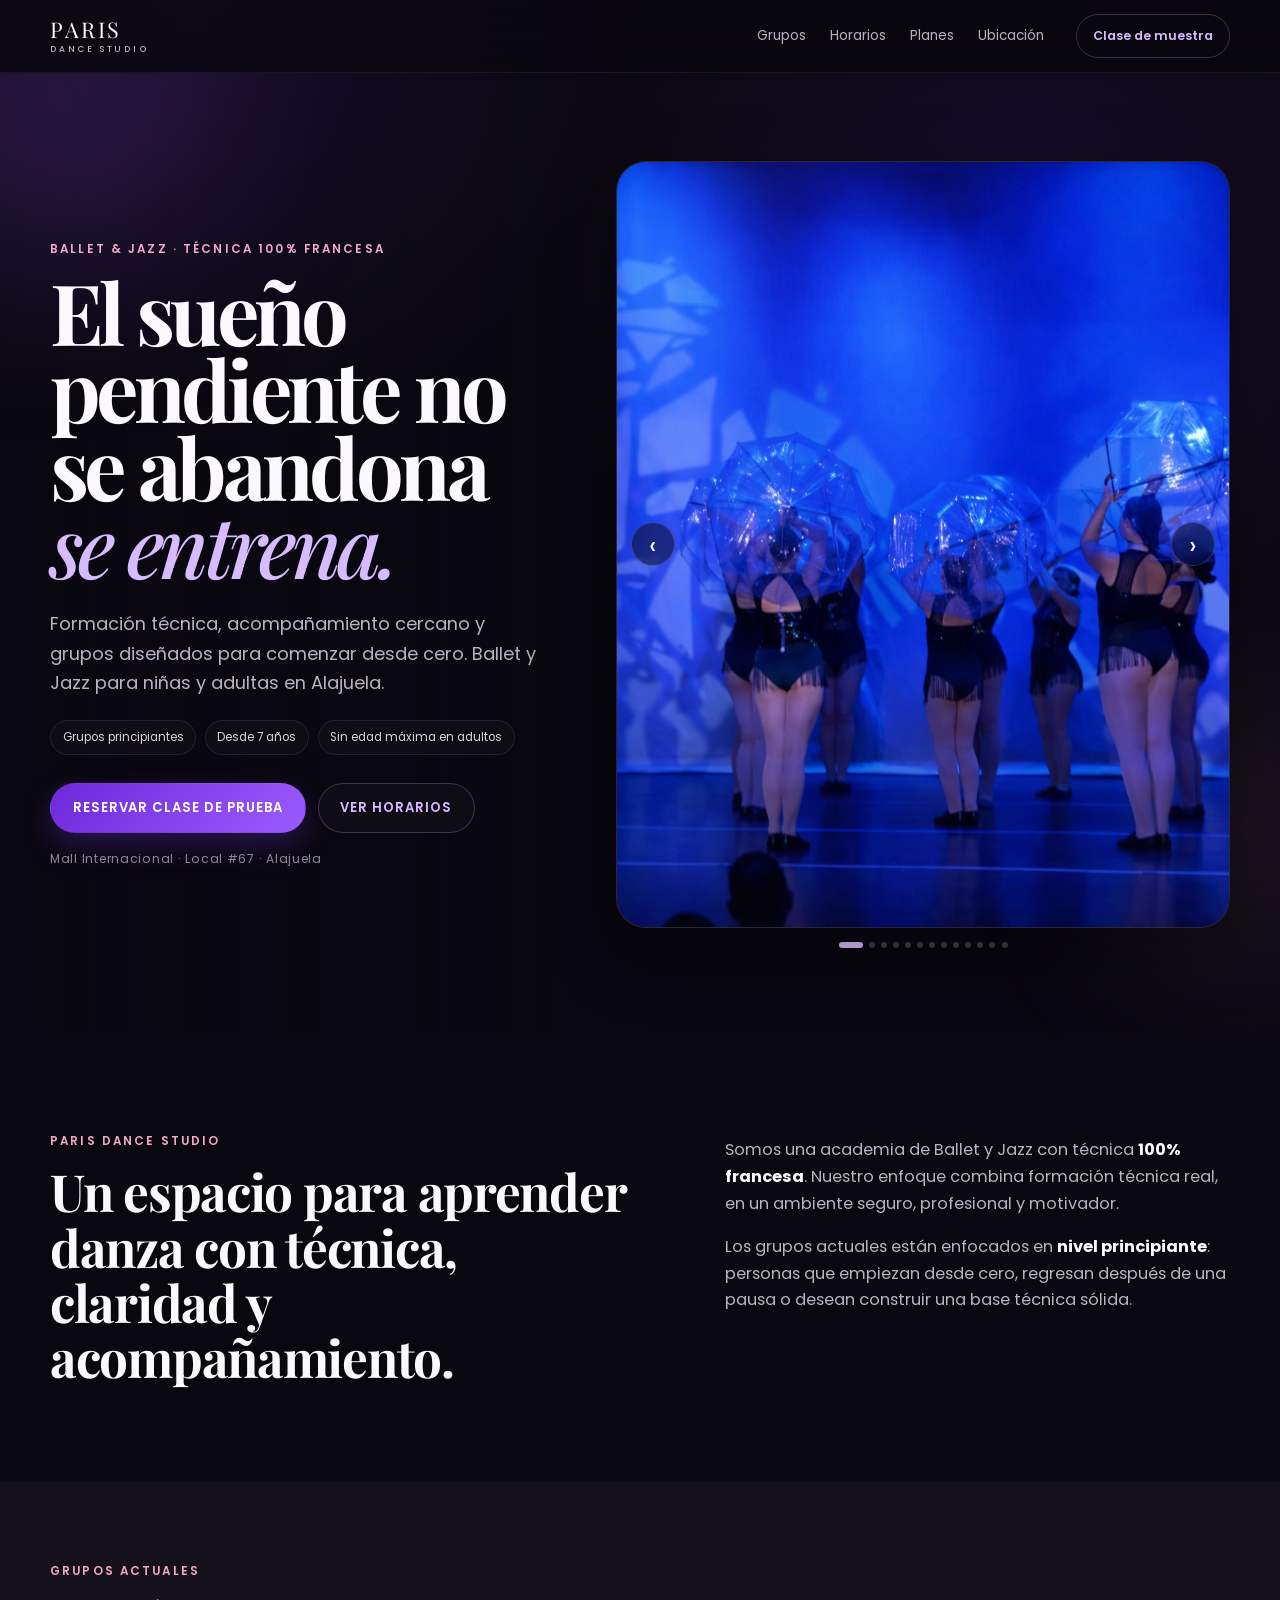
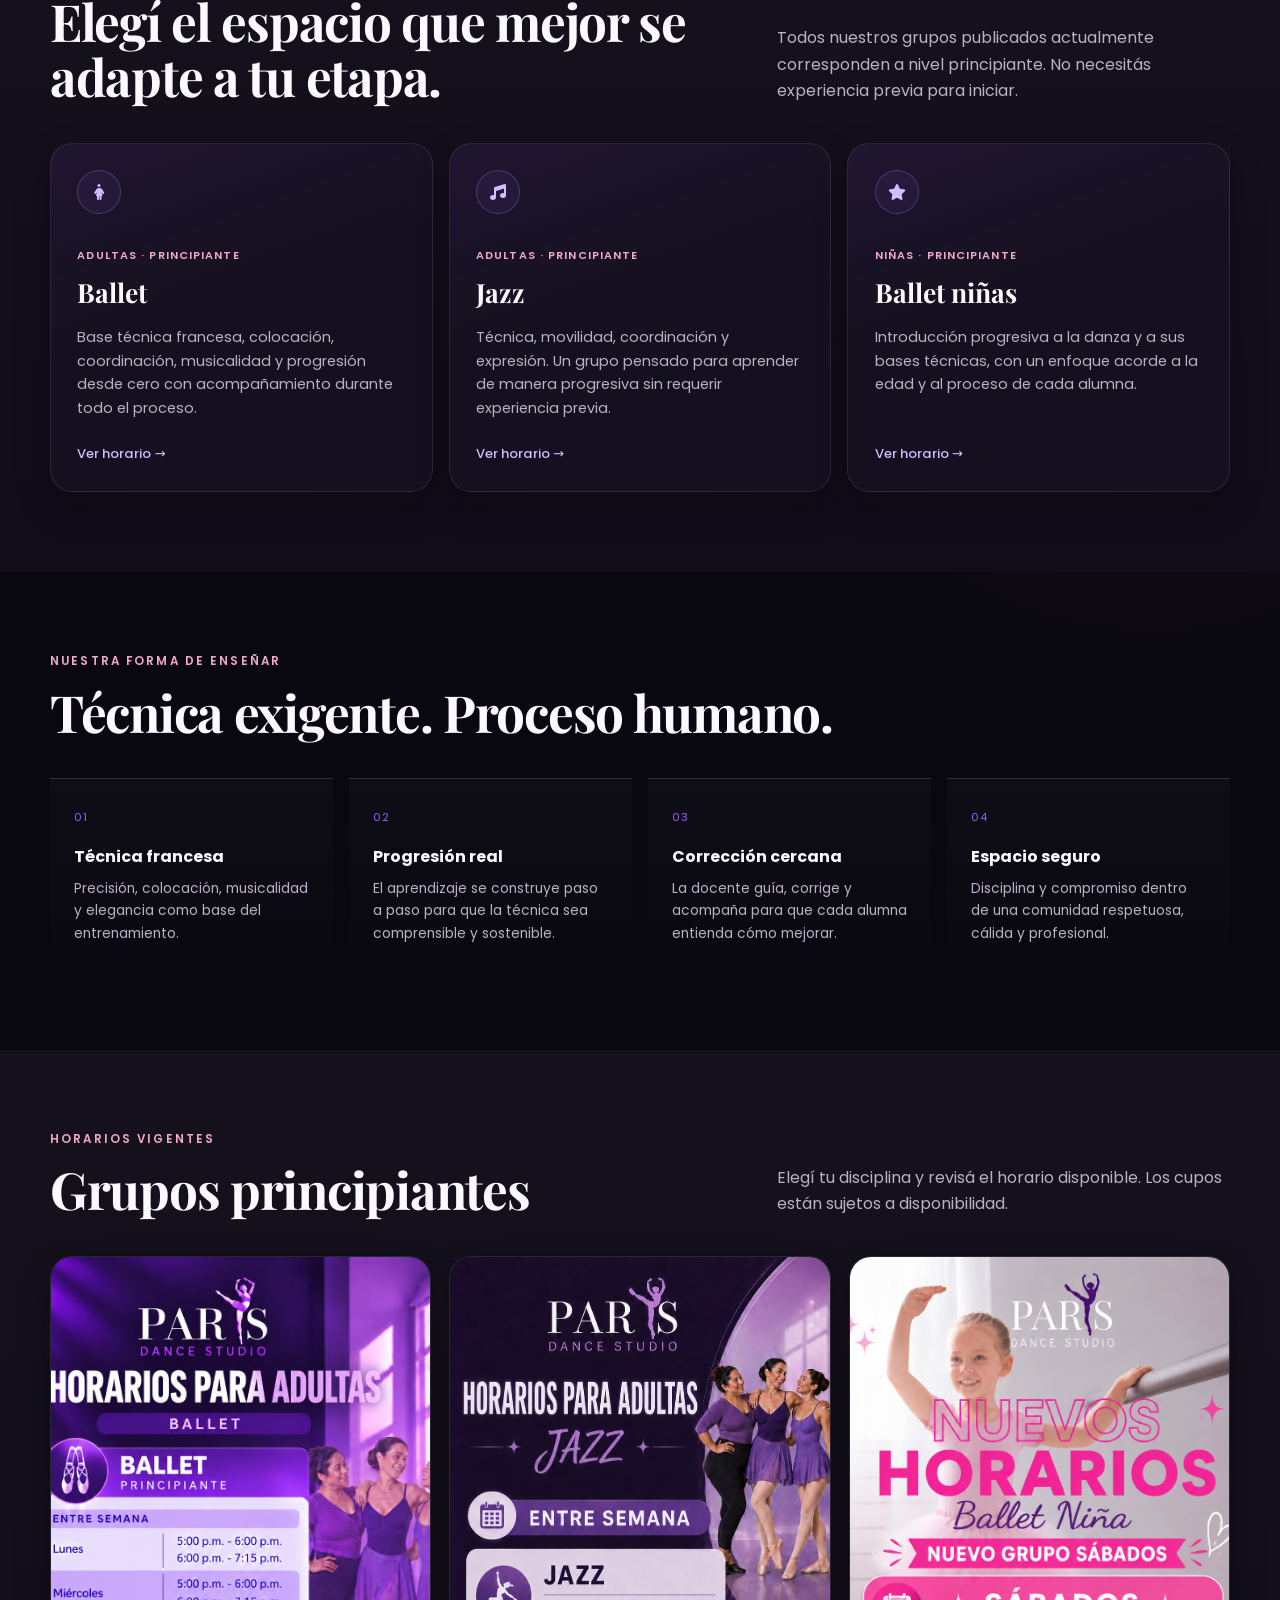
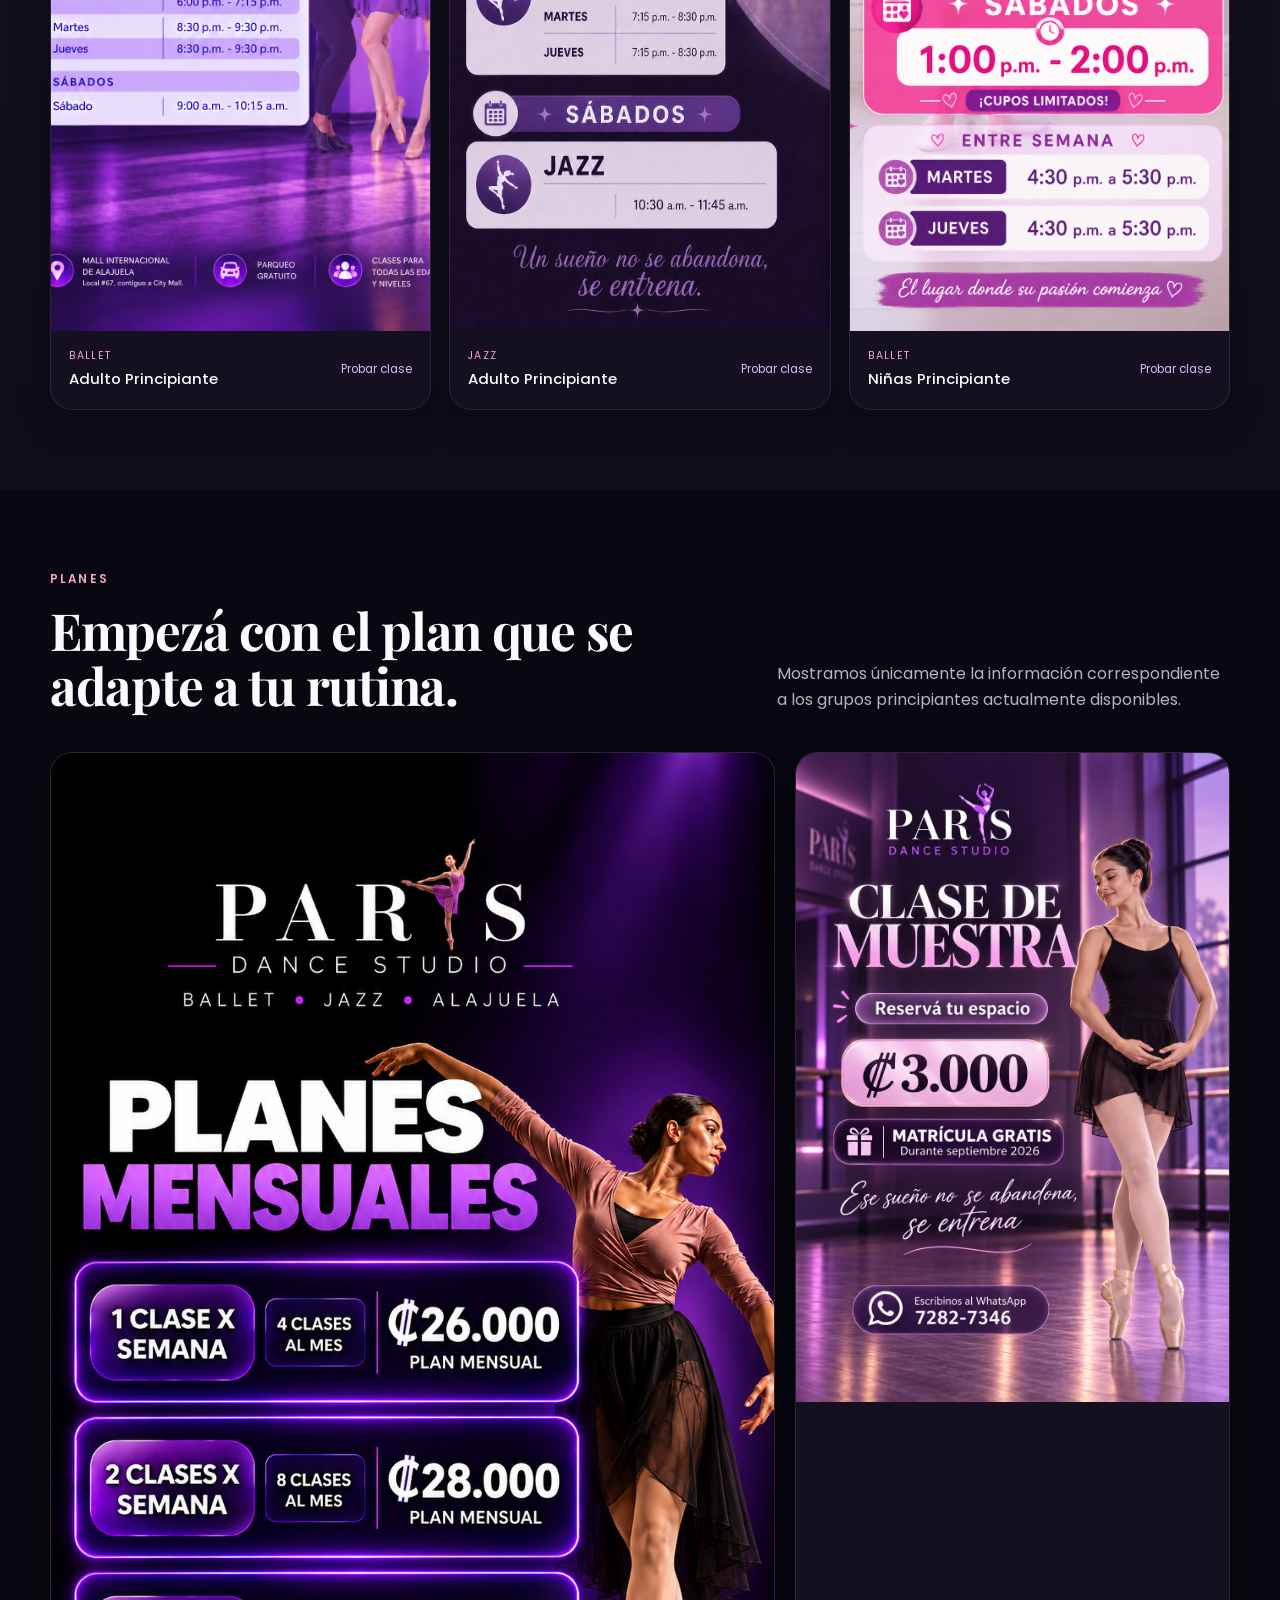
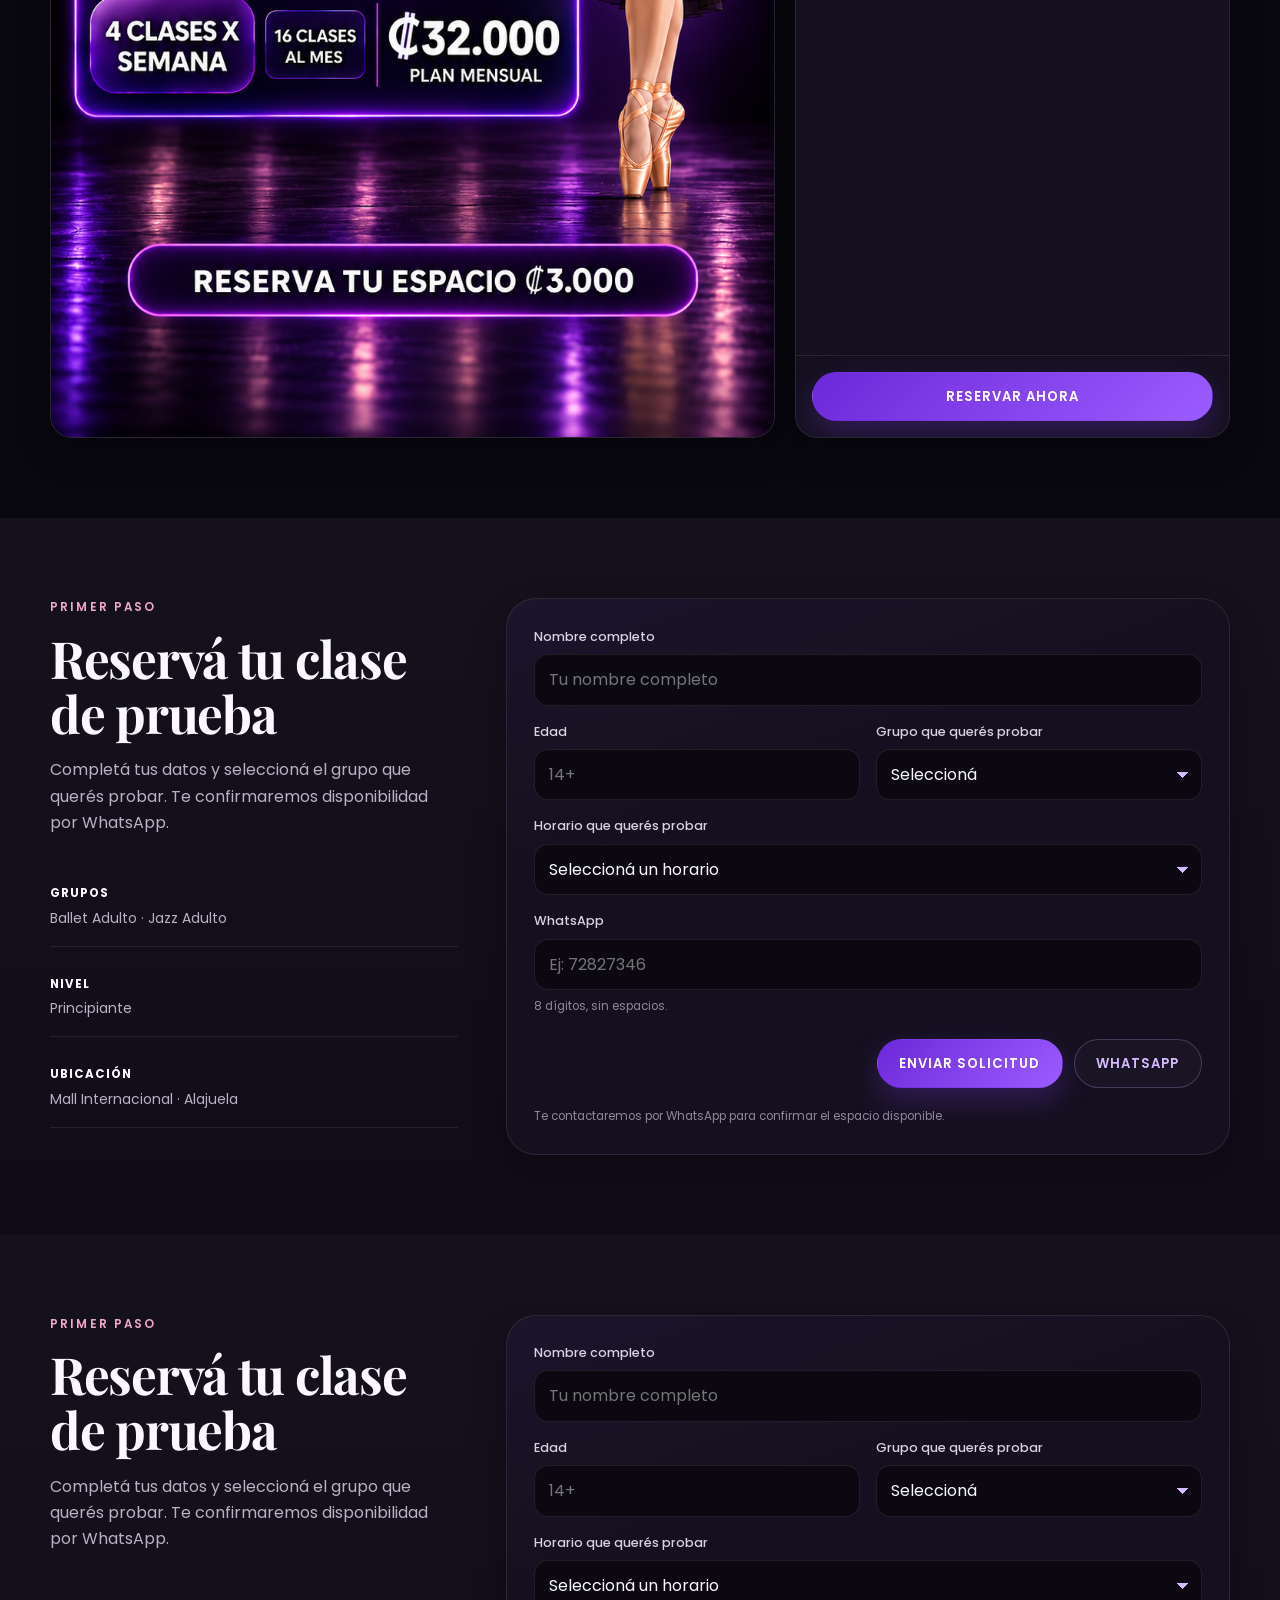
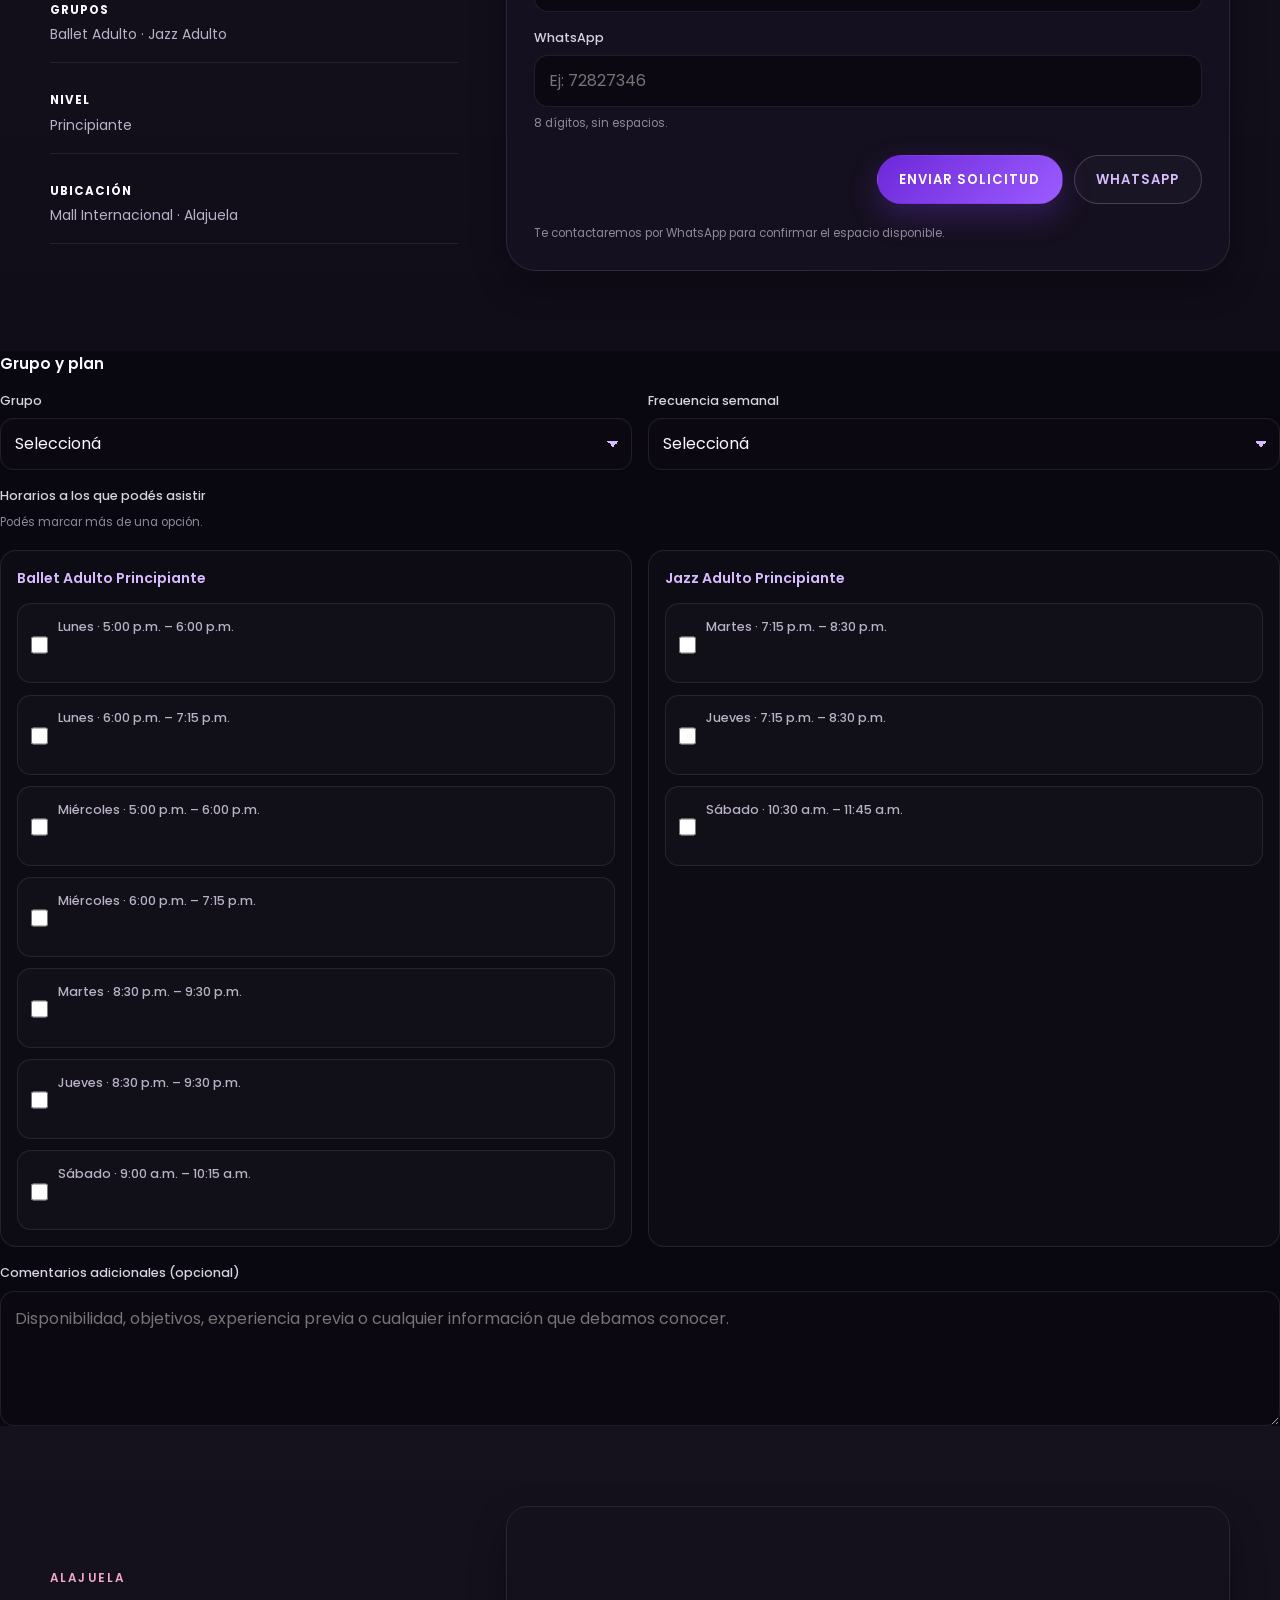
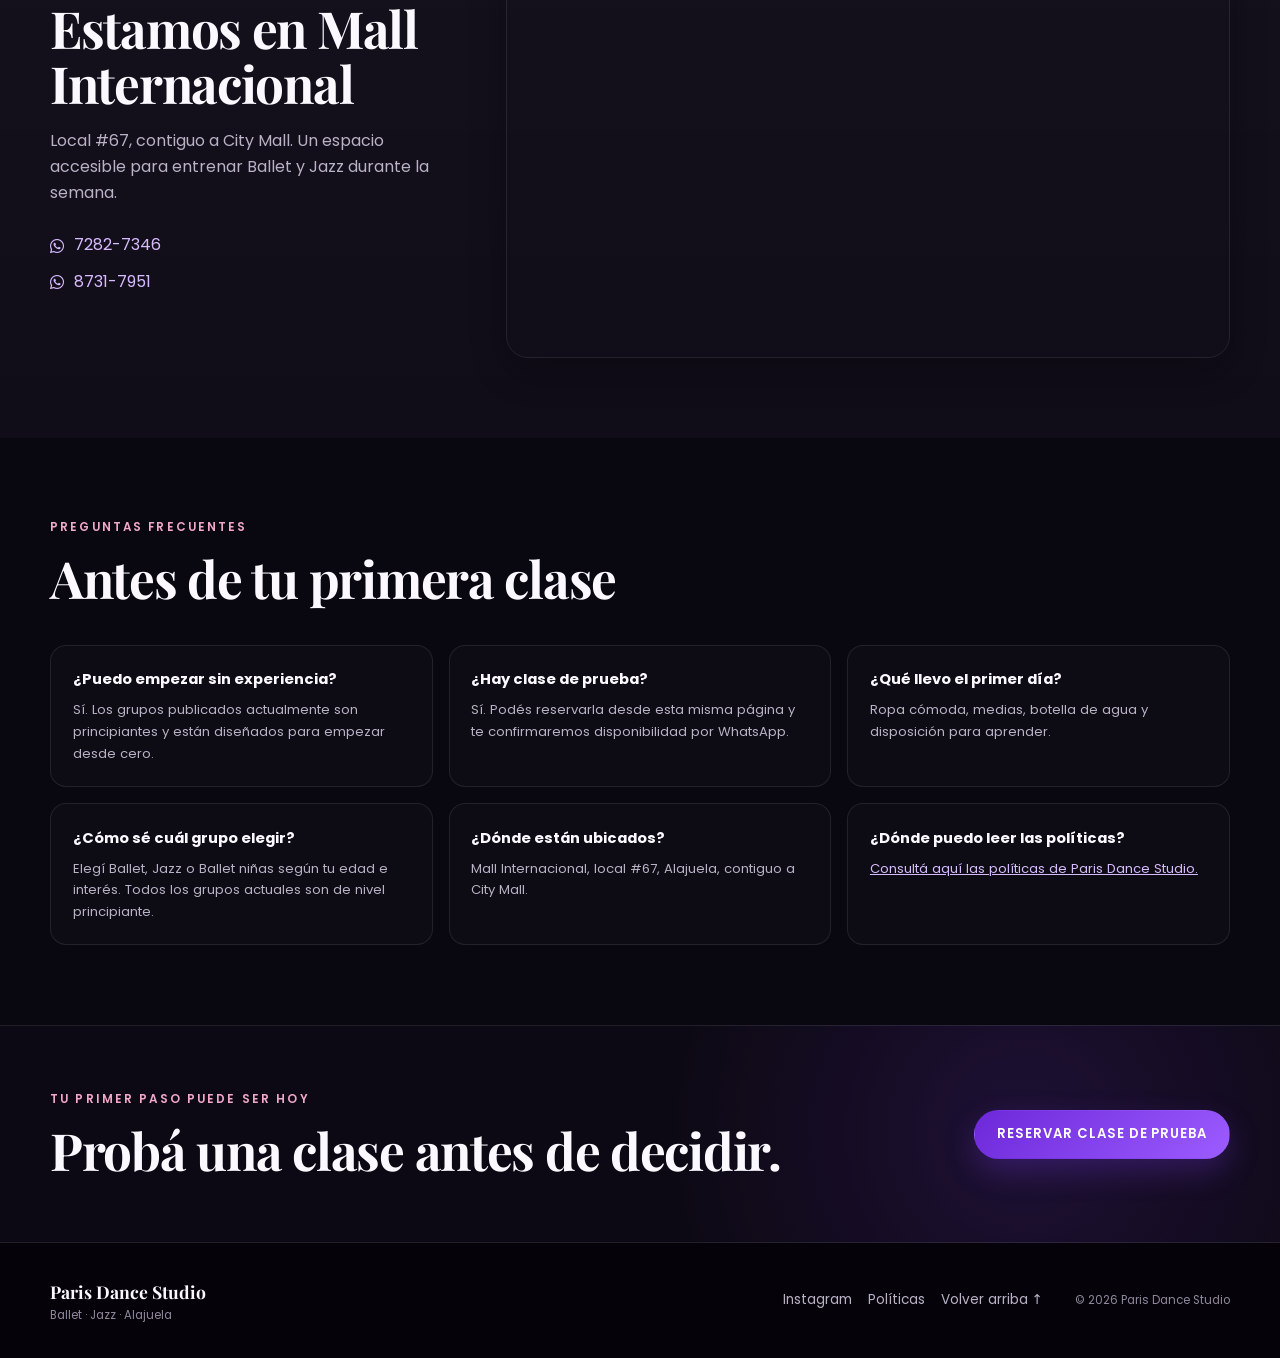
==== commit f562c6d7: "matricula actulizada" ====
--- a/index.html
+++ b/index.html
@@ -1,870 +1,1359 @@
-<!DOCTYPE html>
-<html lang="es">
-<head>
-  <meta charset="UTF-8" />
-  <title>Paris Dance Studio</title>
-  <meta name="viewport" content="width=device-width, initial-scale=1.0" />
-
-  <!-- Google verification -->
-  <meta name="google-site-verification" content="B4M53bYzUXm_xEOFJ_UR6UYtM497lSXTAYTok0jpEME" />
-
-  <!-- SEO -->
-  <meta name="description" content="Paris Dance Studio: Ballet & Jazz con técnica 100% francesa. Matrícula abierta 2026. Reservá tu clase de prueba y consultá planes y horarios." />
-  <meta name="keywords" content="ballet, jazz, Paris Dance Studio, clases de ballet, clases de jazz, técnica francesa, Alajuela, Costa Rica, academia de danza">
-
-  <meta name="robots" content="index, follow" />
-  <link rel="canonical" href="https://parisdancestudio.com/" />
-
-<!-- Open Graph -->
-<meta property="og:title" content="Paris Dance Studio – Ballet & Jazz · Técnica Francesa">
-<meta property="og:description" content="Academia de Ballet y Jazz con técnica 100% francesa en Alajuela. Matrícula abierta 2026. Reservá tu clase de prueba.">
-<meta property="og:type" content="website">
-<meta property="og:url" content="https://parisdancestudio.com/">
-<meta property="og:image" content="https://parisdancestudio.com/img/og-paris-dance-studio.jpg">
-<meta property="og:locale" content="es_CR">
-
-  <meta property="og:locale" content="es_CR" />
-
-  <!-- Twitter Card -->
-  <meta name="twitter:card" content="summary_large_image" />
-  <meta name="twitter:title" content="Paris Dance Studio – Ballet & Jazz | Matrícula Abierta 2026" />
-  <meta name="twitter:description" content="Ballet & Jazz con técnica 100% francesa. Reservá tu clase de prueba y consultá planes y horarios." />
-
-  <!-- Structured Data -->
-  <script type="application/ld+json">
-  {
-    "@context":"https://schema.org",
-    "@type":"DanceGroup",
-    "name":"Paris Dance Studio",
-    "url":"https://parisdancestudio.com/",
-    "address":{
-      "@type":"PostalAddress",
-      "addressLocality":"Alajuela",
-      "addressCountry":"CR"
-    },
-    "image":["https://parisdancestudio.com/img/paris02.jpg"]
-  }
-  </script>
-
-  <!-- Fonts -->
-  <link href="https://fonts.googleapis.com/css2?family=Playfair+Display:wght@500;700&family=Poppins:wght@300;400;500;600&display=swap" rel="stylesheet">
-
-  <!-- Icons -->
-  <link rel="stylesheet" href="https://cdnjs.cloudflare.com/ajax/libs/font-awesome/6.5.1/css/all.min.css" crossorigin="anonymous" />
-
-  <!-- CSS -->
-  <link rel="preload" href="styles.css?v=3" as="style" onload="this.onload=null;this.rel='stylesheet'">
-  <noscript><link rel="stylesheet" href="styles.css?v=3"></noscript>
-
-  <!-- Carrusel (defer) -->
-  <script defer>
-  document.addEventListener("DOMContentLoaded", () => {
-    const root = document.getElementById("pdsCarousel");
-    if (!root) return;
-
-    const track = root.querySelector(".carousel-track");
-    const slides = Array.from(root.querySelectorAll(".carousel-slide"));
-    const prevBtn = root.querySelector(".carousel-btn.prev");
-    const nextBtn = root.querySelector(".carousel-btn.next");
-    const dotsWrap = root.querySelector(".carousel-dots");
-
-    if (!track || slides.length === 0 || !prevBtn || !nextBtn) return;
-
-    let index = 0;
-    let timer = null;
-    const AUTOPLAY_MS = 4200;
-
-    // Dots
-    let dots = [];
-    if (dotsWrap) {
-      dotsWrap.innerHTML = "";
-      dots = slides.map((_, i) => {
-        const b = document.createElement("button");
-        b.type = "button";
-        b.className = "carousel-dot" + (i === 0 ? " active" : "");
-        b.setAttribute("aria-label", "Ir a la imagen " + (i + 1));
-        b.addEventListener("click", () => goTo(i, true));
-        dotsWrap.appendChild(b);
-        return b;
-      });
-    }
-
-    function update() {
-      track.style.transform = `translateX(${-index * 100}%)`;
-      dots.forEach((d, i) => d.classList.toggle("active", i === index));
-    }
-
-    function goTo(i, userAction = false) {
-      index = (i + slides.length) % slides.length;
-      update();
-      if (userAction) restartAutoplay();
-    }
-
-    function next(userAction = false) { goTo(index + 1, userAction); }
-    function prev(userAction = false) { goTo(index - 1, userAction); }
-
-    prevBtn.addEventListener("click", (e) => { e.preventDefault(); prev(true); });
-    nextBtn.addEventListener("click", (e) => { e.preventDefault(); next(true); });
-
-    // Swipe
-    let startX = 0;
-    let dragging = false;
-
-    root.addEventListener("touchstart", (e) => {
-      dragging = true;
-      startX = e.touches[0].clientX;
-    }, { passive: true });
-
-    root.addEventListener("touchend", (e) => {
-      if (!dragging) return;
-      dragging = false;
-      const endX = e.changedTouches[0].clientX;
-      const dx = endX - startX;
-      if (Math.abs(dx) > 40) dx < 0 ? next(true) : prev(true);
-    }, { passive: true });
-
-    // Autoplay
-    function startAutoplay() {
-      stopAutoplay();
-      timer = setInterval(() => next(false), AUTOPLAY_MS);
-    }
-    function stopAutoplay() {
-      if (timer) { clearInterval(timer); timer = null; }
-    }
-    function restartAutoplay() { startAutoplay(); }
-
-    root.addEventListener("mouseenter", stopAutoplay);
-    root.addEventListener("mouseleave", startAutoplay);
-
-    update();
-    startAutoplay();
-  });
-  </script>
-  <!-- contenido de la página -->
-
-<script>
-  document.addEventListener("submit", (e) => {
-    const form = e.target;
-    if (!(form instanceof HTMLFormElement)) return;
-
-    const fd = new FormData(form);
-    console.group("FORM SUBMIT");
-    for (const [k, v] of fd.entries()) console.log(k, "=>", v);
-    console.groupEnd();
-  }, true);
-</script>
-</body>
-
-</head>
-
-<body>
-  <!-- HERO -->
-  <header class="hero" id="inicio">
-    <div class="hero-overlay"></div>
-
-    <div class="container hero-content">
-      <div class="hero-text">
-        <h3 class="hero-label">Ballet & Jazz · Técnica 100% francesa</h3>
-
-        <h1 class="hero-brand">Paris Dance Studio</h1>
-        <h1 class="hero-title"><strong>Próxima Gala 2026</strong></h1>
-
-        <!-- Carrusel -->
-        <div class="carousel" id="pdsCarousel" aria-label="Carrusel Paris Dance Studio">
-          <div class="carousel-viewport">
-            <div class="carousel-track">
-              
-              <div class="carousel-slide"><img src="img/paris_nueva05.PNG" alt="Paris Dance Studio 24" loading="lazy"></div>
-              <div class="carousel-slide"><img src="img/paris24.jpg" alt="Paris Dance Studio 24" loading="lazy"></div>
-              <div class="carousel-slide"><img src="img/paris10.JPEG" alt="Paris Dance Studio 10" loading="lazy"></div>
-              <div class="carousel-slide"><img src="img/paris11.JPEG" alt="Paris Dance Studio 11" loading="lazy"></div>
-              <div class="carousel-slide"><img src="img/paris16.JPEG" alt="Paris Dance Studio 16" loading="lazy"></div>
-              <div class="carousel-slide"><img src="img/paris17.JPEG" alt="Paris Dance Studio 17" loading="lazy"></div>
-              <div class="carousel-slide"><img src="img/paris18.JPEG" alt="Paris Dance Studio 18" loading="lazy"></div>
-              <div class="carousel-slide"><img src="img/paris20.JPEG" alt="Paris Dance Studio 20" loading="lazy"></div>
-              <div class="carousel-slide"><img src="img/paris21.JPEG" alt="Paris Dance Studio 21" loading="lazy"></div>
-              <div class="carousel-slide"><img src="img/paris22.JPEG" alt="Paris Dance Studio 22" loading="lazy"></div>
-              <div class="carousel-slide"><img src="img/paris23.JPEG" alt="Paris Dance Studio 23" loading="lazy"></div>
-              <div class="carousel-slide"><img src="img/paris_nueva02.PNG" alt="Paris Dance Studio 24" loading="lazy"></div>
-              <div class="carousel-slide"><img src="img/paris_nueva04.PNG" alt="Paris Dance Studio 24" loading="lazy"></div>
-            </div>
-
-            <button class="carousel-btn prev" type="button" aria-label="Anterior">‹</button>
-            <button class="carousel-btn next" type="button" aria-label="Siguiente">›</button>
-          </div>
-
-          <div class="carousel-dots" aria-label="Indicadores del carrusel"></div>
-        </div>
-
-        <p class="hero-subtitle">A partir de 3 años · Sin limite de edad · Alajuela</p>
-
-        <div class="hero-cta-group">
-          <a href="#clase-prueba" class="btn-primary">Reservar clase de prueba</a>
-          <a href="#matricula" class="btn-secondary">Matrícula / inscripción</a>
-          <a href="#planes" class="btn-secondary">Ver planes y horarios</a>
-          <p class="hero-note">“El sueño pendiente no se abandona: se entrena.”</p>
-        </div>
-
-        <ul class="highlight-list" style="margin-top:1rem;">
-          <li>Formamos bailarinas con técnica 100% francesa.</li>
-          <li>Es tu momento. Técnica 100% francesa, desde cero y con guía.</li>
-          <li>Técnica 100% francesa. Es tu momento de cumplir ese sueño pendiente.</li>
-          <li>El sueño pendiente no se abandona: se entrena...</li>
-        </ul>
-      </div>
-
-      <div class="hero-image" aria-label="Imágenes de la academia">
-        <div class="hero-photo main-photo"></div>
-        <div class="hero-photo secondary-photo"></div>
-      </div>
-    </div>
-  </header>
-
-  <!-- QUIÉNES SOMOS -->
-  <section class="section" id="quienes-somos">
-    <div class="container two-columns">
-      <div>
-        <h2>¿Quiénes somos?</h2>
-        <p>
-          Somos <strong>Paris Dance Studio</strong>, una academia de Ballet y Jazz con técnica <strong>100% francesa</strong>.
-          Nuestro enfoque es que cada alumna se sienta <strong>segura</strong>, <strong>acompañada</strong> y <strong>guiada</strong>
-          en su proceso de formación como bailarina, sin importar su nivel.
-        </p>
-        <p>
-          Creemos que para formar grandes bailarinas se necesita técnica real, pero también un espacio cálido, respetuoso y motivador,
-          donde el progreso se construye paso a paso.
-        </p>
-
-        <ul class="highlight-list">
-          <li><strong>Directora General:</strong> Aisha Viguier</li>
-        </ul>
-      </div>
-
-      <div class="info-card">
-        <h3>¿Qué es Paris Dance Studio?</h3>
-        <p style="margin-bottom:.8rem;">
-          Un espacio de formación en Ballet y Jazz donde combinamos técnica, arte y acompañamiento real.
-          Aquí no venís solo a “tomar una clase”: venís a construir base, ganar confianza y crecer como bailarina.
-        </p>
-        <p>
-          Trabajamos con alumnas desde los <strong>7 años</strong> en adelante (sin edad máxima). Nuestro objetivo es que cada alumna
-          se sienta segura, cuidada y motivada, en un ambiente donde el progreso se celebra.
-        </p>
-      </div>
-    </div>
-  </section>
-
-  <!-- MISIÓN / VISIÓN -->
-  <section class="section section-alt" id="mision-vision">
-    <div class="container two-columns">
-      <div class="info-card">
-        <h3>Misión</h3>
-        <p>
-          Formar bailarinas con técnica 100% francesa, acompañándolas con respeto, disciplina y motivación,
-          para que construyan una base sólida y desarrollen confianza, presencia y amor por el proceso.
-        </p>
-      </div>
-
-      <div class="info-card">
-        <h3>Visión</h3>
-        <p>
-          Ser una academia referente en Costa Rica por la calidad técnica, el ambiente seguro y el crecimiento real
-          de nuestras alumnas, impulsando su desarrollo artístico con estándares profesionales y calidez humana.
-        </p>
-      </div>
-    </div>
-  </section>
-
-  <!-- DIFERENCIADORES -->
-  <section class="section" id="diferenciales">
-    <div class="container">
-      <h2>¿Qué nos hace diferentes?</h2>
-      <div class="info-grid">
-        <div class="info-item">
-          <h3>Técnica 100% francesa real</h3>
-          <p>Precisión, colocación, musicalidad y elegancia.</p>
-        </div>
-        <div class="info-item">
-          <h3>Metodología progresiva</h3>
-          <p>Niveles, objetivos claros y avance paso a paso.</p>
-        </div>
-        <div class="info-item">
-          <h3>Acompañamiento + espacio seguro</h3>
-          <p>Guía cercana, respeto y confianza en cada clase.</p>
-        </div>
-        <div class="info-item">
-          <h3>Disciplina con motivación</h3>
-          <p>Exigencia técnica sin presión negativa; formamos carácter y autoestima.</p>
-        </div>
-      </div>
-
-      <div class="info-card" style="margin-top:1.5rem;">
-        <h3>Comunidad Paris</h3>
-        <p>Pertenencia, apoyo y crecimiento en un ambiente cálido y profesional.</p>
-      </div>
-    </div>
-  </section>
-
-  <!-- TÉCNICA -->
-  <section class="section section-alt" id="tecnica">
-    <div class="container two-columns">
-      <div>
-        <h2>¿Qué técnica usamos?</h2>
-        <p>
-          Trabajamos con técnica <strong>100% francesa</strong>, reconocida por su elegancia, precisión y musicalidad.
-          Esto significa que no buscamos solo “hacer pasos”, sino construir una base sólida y limpia para que cada alumna
-          progrese con seguridad y sienta su danza.
-        </p>
-
-        <h3 style="margin-top:1.2rem;">¿Cómo se ve en una clase?</h3>
-        <p>
-          Corregimos con cuidado y claridad para que cada alumna sepa cómo mejorar sin frustrarse.
-          Trabajamos progresiones, repetición inteligente y ejercicios que construyen técnica real,
-          mientras se desarrolla disciplina, estilo y amor por el proceso.
-        </p>
-      </div>
-
-      <div class="info-card">
-        <h3>Estilos</h3>
-        <ul class="highlight-list">
-          <li><strong>Ballet:</strong> clásico con enfoque técnico francés, con matices lírico y contemporáneo según el trabajo artístico.</li>
-          <li><strong>Jazz:</strong> clásico, lírico, contemporáneo, moderno/funk.</li>
-        </ul>
-
-        <h3 style="margin-top:1.2rem;">Niveles y edades</h3>
-        <p><strong>A partir de 7 años</strong> (sin edad máxima).</p>
-        <ul class="highlight-list">
-          <li>Principiante</li>
-          <li>Principiante–Intermedio</li>
-          <li>Intermedio–Avanzado</li>
-        </ul>
-        <p style="margin-top:.6rem;">
-          En Principiante no se necesita experiencia previa: solo constancia y ganas de crecer.
-        </p>
-      </div>
-    </div>
-  </section>
-
-<!-- HORARIOS -->
-<section class="section" id="horarios">
-  <div class="container">
-    <h2>Horarios</h2>
-    <p class="section-intro">
-      Horarios organizados por estilo y nivel. Los sábados son talleres técnicos complementarios incluidos según el plan.
-    </p>
-
-    <!-- ================= BALLET ================= -->
-    <h3 class="horarios-title">Ballet</h3>
-
-    <div class="info-grid horarios-grid">
-
-      <!-- Ballet Principiante -->
-      <div class="info-item plan-card">
-        <div class="plan-image plan-image--poster">
-          <img src="img/horario_ballet_principiante.png" alt="Horario Ballet Principiante" loading="lazy">
-        </div>
-      </div>
-
-
-      <!-- Ballet Niña -->
-      <div class="info-item plan-card">
-        <div class="plan-image plan-image--poster">
-    
-          <img src="img/horario_niñas.png" alt="Horario Ballet Principiante" loading="lazy">
-        </div>
-      </div>
-    </div>
-
-    <!-- Separador elegante -->
-    <div class="horarios-divider"></div>
-
-    <!-- ================= JAZZ ================= -->
-    <h3 class="horarios-title">Jazz</h3>
-
-    <div class="info-grid horarios-grid">
-
-      <!-- Jazz Principiante -->
-      <div class="info-item plan-card">
-        <div class="plan-image plan-image--poster">
-          <img src="img/horario_jazz_principiante.png" alt="Horario Jazz Principiante" loading="lazy">
-        </div>
-      </div>
-
-      <!-- Jazz Principiante Intermedio -->
-      <div class="info-item plan-card">
-        <div class="plan-image plan-image--poster">
-          <img src="img/horario_jazz_principiante_intermedio.png" alt="Horario Jazz Principiante Intermedio" loading="lazy">
-        </div>
-      </div>
-
-      <!-- Jazz Avanzado -->
-      <div class="info-item plan-card">
-        <div class="plan-image plan-image--poster">
-          <img src="img/horario_jazz_avanzado.png" alt="Horario Jazz Avanzado" loading="lazy">
-        </div>
-      </div>
-
-    </div>
-  </div>
-</section>
-
-
-
-  <!-- PLANES -->
-  <section class="section section-alt" id="planes">
-    <div class="container">
-      <h2>Planes mensuales</h2>
-      <p class="section-intro">
-        Matrícula <strong>gratis durante Septiembre</strong>. Clase de muestra: <strong>₡3.000</strong>.
-      </p>
-<div class="info-grid plans-grid">
-
-  <!-- PRINCIPIANTE -->
-  <div class="info-item plan-card">
-    <div class="plan-image plan-image--poster">
-      <img
-        src="img/planes_principiante.png"
-        alt="Precios Principiante Paris Dance Studio"
-        loading="lazy"
-      >
-    </div>
-  </div>
-
-  <!-- PRINCIPIANTE – INTERMEDIO -->
-  <div class="info-item plan-card">
-    <div class="plan-image plan-image--poster">
-      <img
-        src="img/planes_intermedio.jpeg"
-        alt="Precios Intermedio Paris Dance Studio"
-        loading="lazy"
-      >
-    </div>
-  </div>
-
-  <!-- INTERMEDIO – AVANZADO -->
-  <div class="info-item plan-card">
-    <div class="plan-image plan-image--poster">
-      <img
-        src="img/planes_avanzado.jpeg"
-        alt="Precios Avanzado Paris Dance Studio"
-        loading="lazy"
-      >
-    </div>
-  </div>
-
-  <!-- CLASE DE PRUEBA -->
-  <div class="info-item plan-card">
-    <div class="plan-image plan-image--poster">
-      <img
-        src="img/clase_prueba.png"
-        alt="Clase de prueba Paris Dance Studio"
-        loading="lazy"
-      >
-    </div>
-
-    <div class="plan-body plan-body--center">
-      <a
-        href="#clase-prueba"
-        class="btn-secondary"
-        style="margin-top:.6rem; display:inline-flex;"
-      >
-        Reservar ahora
-      </a>
-    </div>
-  </div>
-
-</div>
-
-
-    </div>
-  </section>
-
-  <!-- FORM: CLASE DE PRUEBA (MANTIENE EL DISEÑO) -->
-  <section class="section" id="clase-prueba">
-    <div class="container">
-      <div class="trial-card">
-        <div class="trial-head">
-          <p class="trial-pill">Clase de Prueba</p>
-          <h2>Reservar clase de prueba</h2>
-          <p class="section-intro">
-            Completá estos datos y te confirmaremos por WhatsApp. (A partir de 7 años)
-          </p>
-        </div>
-
-        <form class="trial-form" action="https://formspree.io/f/mregenny" method="POST" >
-          <!-- Formspree -->
-          <input type="hidden" name="_subject" value="Nueva clase de prueba - Paris Dance Studio">
-          <input type="hidden" name="_template" value="table">
-          <input type="hidden" name="_captcha" value="false">
-          <input type="hidden" name="_redirect" value="https://parisdancestudio.com/gracias.html">
-
-          <!-- Honeypot -->
-          <div style="position:absolute; left:-9999px; top:-9999px;" aria-hidden="true">
-            <label>Dejá esto vacío</label>
-            <input type="text" name="_gotcha" tabindex="-1" autocomplete="off">
-          </div>
-
-          <div class="trial-grid">
-            <div class="trial-field">
-              <label for="cp_nombre">Nombre</label>
-              <input id="cp_nombre" name="Nombre" type="text" required minlength="2" maxlength="40" autocomplete="given-name" required>
-            </div>
-
-            <div class="trial-field">
-              <label for="cp_apellido">Apellido</label>
-              <input id="cp_apellido" name="Apellido" type="text" required minlength="2" maxlength="60" autocomplete="family-name" required>
-            </div>
-
-            <div class="trial-field">
-              <label for="cp_edad">Edad</label>
-              <input id="cp_edad" name="Edad" type="number" min="14" max="80" required inputmode="numeric" placeholder="10+" required>
-            </div>
-
-            <div class="trial-field">
-              <label for="cp_estilo">Estilo</label>
-              <select id="cp_estilo" name="Estilo" required>
-                <option value="" disabled selected>Seleccioná</option>
-                <option value="Ballet">Ballet</option>
-                <option value="Jazz">Jazz</option>
-              </select>
-            </div>
-
-            <div class="trial-field">
-              <label for="cp_horario">Horario preferido</label>
-              <select id="cp_horario" name="Horario preferido" required>
-                <option value="" disabled selected>Seleccioná</option>
-                <option value="Lunes 6:30 p.m. – 7:30 p.m. (Ballet Adulto)">
-                  Lunes 6:30 p.m. – 7:30 p.m. (Ballet Adulto)
-                </option>
-                <option value="Miércoles 6:30 p.m. – 7:30 p.m. (Ballet Adulto)">
-                  Miércoles 6:30 p.m. – 7:30 p.m. (Ballet Adulto)
-                </option>
-                <option value="Martes 6:30 p.m. – 7:30 p.m. (Jazz Adulto)">
-                  Martes 6:30 p.m. – 7:30 p.m. (Jazz Adulto)
-                </option>
-                <option value="Jueves 6:30 p.m. – 7:30 p.m. (Jazz Adulto)">
-                  Jueves 6:30 p.m. – 7:30 p.m. (Jazz Adulto)
-                </option>
-                <option value="Martes 4:00 p.m. – 5:00 p.m. (Ballet Niña)">
-                  Martes 4:00 p.m. – 5:00 p.m. (Ballet Niña)
-                </option>
-                <option value="Jueves 4:00 p.m. – 5:00 p.m. (Ballet Niña)">
-                  Jueves 4:00 p.m. – 5:00 p.m. (Ballet Niña)
-                </option>
-              </select>
-            </div>
-
-            <div class="trial-field">
-              <label for="cp_contacto">Nombre del contacto</label>
-              <input id="cp_contacto" name="Nombre del contacto" type="text" required minlength="2" maxlength="80" autocomplete="name" required>
-            </div>
-
-            <div class="trial-field">
-              <label for="cp_whatsapp">WhatsApp</label>
-              <input id="cp_whatsapp" name="WhatsApp" type="tel" inputmode="numeric" required pattern="^[0-9]{8}$" maxlength="8" placeholder="Ej: 72827346">
-              <small class="help">8 dígitos, sin espacios.</small>
-            </div>
-          </div>
-
-          <div class="trial-actions">
-            <button class="btn-primary" type="submit">Enviar</button>
-            <a class="btn-secondary" href="https://wa.me/50672827346" target="_blank" rel="noopener">WhatsApp</a>
-          </div>
-
-          <p class="trial-note">Clase de prueba: ₡5.000 · Matrícula gratis · Desde 7 años.</p>
-        </form>
-      </div>
-    </div>
-  </section>
-
-  <!-- FORM: MATRÍCULA / INSCRIPCIÓN (MISMO DISEÑO) -->
-  <section class="section section-alt" id="matricula">
-    <div class="container">
-      <div class="trial-card">
-        <div class="trial-head">
-          <p class="trial-pill">Inscripción</p>
-          <h2>Matrícula / Inscripción</h2>
-          <p class="section-intro">
-            Completá estos datos y te confirmamos cupo y coordinación por WhatsApp.
-          </p>
-        </div>
-
-        <!-- Cambiá TU_ENDPOINT_MATRICULA por el endpoint nuevo de Formspree (recomendado) -->
-        <form class="trial-form" action="https://formspree.io/f/mregenny" method="POST" >
-          <!-- Formspree -->
-          <input type="hidden" name="_subject" value="Nueva matrícula - Paris Dance Studio">
-          <input type="hidden" name="_template" value="table">
-          <input type="hidden" name="_captcha" value="false">
-          <input type="hidden" name="_redirect" value="https://parisdancestudio.com/gracias-matricula.html">
-
-          <!-- Honeypot -->
-          <div style="position:absolute; left:-9999px; top:-9999px;" aria-hidden="true">
-            <label>Dejá esto vacío</label>
-            <input type="text" name="_gotcha" tabindex="-1" autocomplete="off">
-          </div>
-
-          <fieldset class="trial-fieldset">
-            <legend class="trial-legend">Datos del alumno(a)</legend>
-
-            <div class="trial-grid">
-              <div class="trial-field">
-                <label for="m_nombre">Nombre completo</label>
-                <input id="m_nombre" name="Nombre completo" type="text" required minlength="4" maxlength="80" autocomplete="name" placeholder="Ej: Aisha Castaneda" required>
-              </div>
-
-              <div class="trial-field">
-                <label for="m_edad">Edad</label>
-                <input id="m_edad" name="Edad" type="number" min="14" max="80" required inputmode="numeric" placeholder="7+" required>
-              </div>
-
-              <div class="trial-field">
-                <label for="m_domicilio">Domicilio (opcional)</label>
-                <input id="m_domicilio" name="Domicilio" type="text" maxlength="120" placeholder="Ej: Alajuela, Barrio...">
-              </div>
-
-              <div class="trial-field">
-                <label for="m_whatsapp">WhatsApp</label>
-                <input id="m_whatsapp" name="WhatsApp" type="tel" inputmode="numeric" required pattern="^[0-9]{8}$" maxlength="8" placeholder="Ej: 72827346" required>
-                <small class="help">8 dígitos, sin espacios.</small>
-              </div>
-            </div>
-          </fieldset>
-
-          <hr class="divider">
-
-          <fieldset class="trial-fieldset">
-            <legend class="trial-legend">Actividad</legend>
-
-            <div class="trial-grid">
-              <div class="trial-field">
-                <label for="m_grupo">Grupo</label>
-                <select id="m_grupo" name="Grupo" required>
-                  <option value="" disabled selected>Seleccioná</option>
-                  <option value="Ballet">Ballet</option>
-                  <option value="Jazz">Jazz</option>
-                  <option value="Ambos">Ambos</option>
-                </select>
-              </div>
-
-              <div class="trial-field">
-                <label for="m_veces">Veces por semana</label>
-                <select id="m_veces" name="Veces por semana" required>
-                  <option value="" disabled selected>Seleccioná</option>
-                  <option value="1">1 vez</option>
-                  <option value="2">2 veces</option>
-                  <option value="4">4 veces</option>
-                </select>
-              </div>
-
-              <!-- Horarios (NO dentro de trial-grid como items sueltos; van dentro de un solo field) -->
-              <div class="trial-field" style="grid-column:1/-1;">
-                <label>Selecciona según tu plan</label>
-
-                <div class="checks">
-                  <label class="check">
-                    <input type="checkbox" name="Horarios[]" value="Lunes 6:30pm">
-                    <span>Lunes 6:30pm</span>
-                  </label>
-                  <label class="check">
-                    <input type="checkbox" name="Horarios[]" value="Miércoles 6:30pm">
-                    <span>Miércoles 6:30pm</span>
-                  </label>
-                  <label class="check">
-                    <input type="checkbox" name="Horarios[]" value="Martes 6:30pm">
-                    <span>Martes 6:30pm</span>
-                  </label>
-                  <label class="check">
-                    <input type="checkbox" name="Horarios[]" value="Jueves 6:30pm">
-                    <span>Jueves 6:30pm</span>
-                  </label>
-                </div>
-                <br>
-              </div>
-
-              <div class="trial-field" style="grid-column:1/-1;">
-                <label for="m_comentarios">Comentarios adicionales (opcional)</label>
-                <textarea id="m_comentarios" name="Comentarios adicionales" rows="4" maxlength="600"
-                  placeholder="Ej: objetivo, experiencia previa, disponibilidad, dudas, preferencia de grupo..."></textarea>
-              </div>
-            </div>
-          </fieldset>
-
-          <hr class="divider">
-
-          <fieldset class="trial-fieldset">
-            <legend class="trial-legend">Contacto de emergencia</legend>
-
-            <div class="trial-grid">
-              <div class="trial-field">
-                <label for="e_nombre">Nombre</label>
-                <input id="e_nombre" name="Emergencia - Nombre" type="text" required maxlength="80" placeholder="Ej: Yhoilen González Ruiz">
-              </div>
-
-              <div class="trial-field">
-                <label for="e_tel">Teléfono</label>
-                <input id="e_tel" name="Emergencia - Teléfono" type="tel" required inputmode="numeric" pattern="^[0-9]{8}$" maxlength="8" placeholder="Ej: 71463487">
-              </div>
-
-              <div class="trial-field">
-                <label for="e_tel2">Teléfono alterno (opcional)</label>
-                <input id="e_tel2" name="Emergencia - Teléfono alterno" type="tel" inputmode="numeric" pattern="^[0-9]{8}$" maxlength="8">
-              </div>
-
-              <div class="trial-field">
-                <label for="e_email">Correo (opcional)</label>
-                <input id="e_email" name="Correo" type="email" autocomplete="email" placeholder="Ej: correo@gmail.com" maxlength="120">
-              </div>
-            </div>
-          </fieldset>
-
-          <hr class="divider">
-
-          <fieldset class="trial-fieldset">
-  <legend class="trial-legend">Confirmación</legend>
-
-  <div class="trial-grid">
-    <div class="trial-field" style="grid-column:1/-1;">
-      <label class="check">
-        <input
-          type="checkbox"
-          name="Acepta términos y políticas"
-          required
-        >
-        <span>
-          He leído y acepto las
-          <a href="/terminos.html" target="_blank" rel="noopener">
-            politicas de PARIS DANCE STUDIO
-          </a>
-        </span>
-      </label>
-    </div>
-  </div>
-</fieldset>
-
-
-          <div class="trial-actions">
-            <button class="btn-primary" type="submit">Enviar</button>
-            <a class="btn-secondary" href="https://wa.me/50672827346" target="_blank" rel="noopener">WhatsApp</a>
-          </div>
-
-          <p class="trial-note">Te confirmamos por WhatsApp con cupos, detalles y coordinación.</p>
-        </form>
-      </div>
-    </div>
-  </section>
-
-  <!-- UBICACIÓN -->
-  <section class="section section-alt" id="ubicacion">
-    <div class="container two-columns">
-      <div>
-        <h2>Ubicación</h2>
-        <p class="section-intro">
-          Mall Internacional local #67, Alajuela (contiguo a City Mall).
-        </p>
-
-        <div class="info-card">
-          <h3>Contacto (WhatsApp)</h3>
-          <ul class="highlight-list">
-            <li><strong>7282-7346</strong></li>
-            <li><strong>8731-7951</strong></li>
-          </ul>
-          <a href="https://wa.me/50672827346" target="_blank" class="btn-primary" style="margin-top:.8rem; display:inline-flex;">
-            Escribir por WhatsApp
-          </a>
-        </div>
-      </div>
-
-      <div class="map-container" aria-label="Mapa de ubicación">
-        <iframe src="https://www.google.com/maps/embed?pb=!1m18!1m12!1m3!1d694.5769262053801!2d-84.21297908744789!3d10.00690947016592!2m3!1f0!2f0!3f0!3m2!1i1024!2i768!4f13.1!3m3!1m2!1s0x8fa0f9b8b9d975bb%3A0x3cf1be981362bd98!2sMall%20Internacional%2C%20Provincia%20de%20Alajuela%2C%20Alajuela%2C%20Monserrat!5e0!3m2!1ses!2scr!4v1766815288330!5m2!1ses!2scr"
-          width="600" height="450" style="border:0;" allowfullscreen="" loading="lazy"
-          referrerpolicy="no-referrer-when-downgrade"></iframe>
-      </div>
-    </div>
-  </section>
-
-  <!-- FAQ -->
-  <section class="section" id="faq">
-    <div class="container">
-      <h2>Preguntas frecuentes</h2>
-
-      <div class="info-grid">
-        <div class="info-item">
-          <h3>¿Cómo me inscribo?</h3>
-          <p>Desde el sitio web, WhatsApp o directamente en el studio.</p>
-        </div>
-
-        <div class="info-item">
-          <h3>¿Hay clase de prueba?</h3>
-          <p>Sí, tiene un costo de <strong>₡5.000</strong>.</p>
-        </div>
-
-        <div class="info-item">
-          <h3>¿Qué llevo el primer día?</h3>
-          <p>Ropa cómoda (leggings/short + top/camiseta + medias) y botella de agua.</p>
-        </div>
-
-        <div class="info-item">
-          <h3>¿Puedo empezar sin experiencia?</h3>
-          <p>Sí. Principiante es para cero o poca experiencia.</p>
-        </div>
-
-        <div class="info-item">
-          <h3>¿Qué edades aceptan?</h3>
-          <p>Desde los 7 años en adelante (sin edad máxima).</p>
-        </div>
-
-        <div class="info-item">
-          <h3>¿Qué uniforme necesito y cuándo se compra?</h3>
-          <p>Se adquiere en el studio al momento de la inscripción.</p>
-        </div>
-
-        <div class="info-item">
-          <h3>¿Puedo ir solo sábados?</h3>
-          <p>No. Los sábados son talleres técnicos incluidos según el plan mensual.</p>
-        </div>
-
-        <div class="info-item">
-          <h3>¿Cómo sé mi nivel?</h3>
-          <p>Hacemos una evaluación rápida en clase. Si ya entrenaste técnica francesa de forma constante, podrías entrar en intermedio; si no, iniciás en principiante.</p>
-        </div>
-      </div>
-    </div>
-  </section>
-
-  <!-- CONTACTO -->
-  <section class="section section-alt" id="contacto">
-    <div class="container">
-      <h2>Contacto</h2>
-      <p class="section-intro">Escribinos para cupos, horarios y matrícula.</p>
-
-      <div class="socials">
-        <a href="https://www.instagram.com/paris_dance_studio/" target="_blank" class="social-link" rel="noopener">
-          <i class="fab fa-instagram"></i>
-          <span>@paris_dance_studio</span>
-        </a>
-
-        <a href="https://wa.me/50672827346" target="_blank" class="social-link" rel="noopener">
-          <i class="fab fa-whatsapp"></i>
-          <span>WhatsApp 7282-7346</span>
-        </a>
-
-        <a href="https://wa.me/50687317951" target="_blank" class="social-link" rel="noopener">
-          <i class="fab fa-whatsapp"></i>
-          <span>WhatsApp 8731-7951</span>
-        </a>
-      </div>
-    </div>
-  </section>
-
-  <!-- FOOTER -->
-  <footer class="footer">
-    <div class="container footer-content">
-      <p>© <span id="year"></span> Paris Dance Studio</p>
-      <a href="#inicio" class="back-to-top">Volver arriba ↑</a>
-    </div>
-  </footer>
-
-
-
-</body>
-</html>
+<!DOCTYPE html>
+<html lang="es">
+<head>
+  <meta charset="UTF-8" />
+  <meta name="viewport" content="width=device-width, initial-scale=1.0" />
+
+  <title>Paris Dance Studio | Ballet & Jazz en Alajuela</title>
+
+  <meta name="google-site-verification" content="B4M53bYzUXm_xEOFJ_UR6UYtM497lSXTAYTok0jpEME" />
+
+  <meta
+    name="description"
+    content="Paris Dance Studio: Ballet y Jazz con técnica 100% francesa en Alajuela. Grupos principiantes para niñas y adultas, clase de prueba e inscripción."
+  />
+  <meta
+    name="keywords"
+    content="ballet, jazz, Paris Dance Studio, ballet principiantes, jazz principiantes, clases de ballet, clases de jazz, técnica francesa, Alajuela, Costa Rica"
+  />
+  <meta name="robots" content="index, follow" />
+  <link rel="canonical" href="https://parisdancestudio.com/" />
+
+  <!-- Open Graph -->
+  <meta property="og:title" content="Paris Dance Studio – Ballet & Jazz · Técnica Francesa" />
+  <meta
+    property="og:description"
+    content="Ballet y Jazz con técnica 100% francesa en Alajuela. Grupos principiantes para niñas y adultas."
+  />
+  <meta property="og:type" content="website" />
+  <meta property="og:url" content="https://parisdancestudio.com/" />
+  <meta property="og:image" content="https://parisdancestudio.com/img/og-paris-dance-studio.jpg" />
+  <meta property="og:locale" content="es_CR" />
+
+  <!-- Twitter -->
+  <meta name="twitter:card" content="summary_large_image" />
+  <meta name="twitter:title" content="Paris Dance Studio – Ballet & Jazz" />
+  <meta
+    name="twitter:description"
+    content="Técnica 100% francesa. Grupos principiantes para niñas y adultas en Alajuela."
+  />
+  <meta name="twitter:image" content="https://parisdancestudio.com/img/og-paris-dance-studio.jpg" />
+
+  <!-- Structured Data -->
+  <script type="application/ld+json">
+  {
+    "@context": "https://schema.org",
+    "@type": "DanceGroup",
+    "name": "Paris Dance Studio",
+    "url": "https://parisdancestudio.com/",
+    "address": {
+      "@type": "PostalAddress",
+      "addressLocality": "Alajuela",
+      "addressCountry": "CR"
+    },
+    "image": [
+      "https://parisdancestudio.com/img/paris_nueva05.PNG"
+    ]
+  }
+  </script>
+
+  <link
+    href="https://fonts.googleapis.com/css2?family=Playfair+Display:wght@500;600;700&family=Poppins:wght@300;400;500;600&display=swap"
+    rel="stylesheet"
+  />
+
+  <link
+    rel="stylesheet"
+    href="https://cdnjs.cloudflare.com/ajax/libs/font-awesome/6.5.1/css/all.min.css"
+    crossorigin="anonymous"
+  />
+
+  <link rel="stylesheet" href="styles.css?v=8" />
+
+  <script defer>
+    document.addEventListener("DOMContentLoaded", () => {
+      const root = document.getElementById("pdsCarousel");
+      if (!root) return;
+
+      const track = root.querySelector(".carousel-track");
+      const slides = Array.from(root.querySelectorAll(".carousel-slide"));
+      const prevBtn = root.querySelector(".carousel-btn.prev");
+      const nextBtn = root.querySelector(".carousel-btn.next");
+      const dotsWrap = root.querySelector(".carousel-dots");
+
+      if (!track || !slides.length || !prevBtn || !nextBtn) return;
+
+      let index = 0;
+      let timer = null;
+      const AUTOPLAY_MS = 4200;
+
+      let dots = [];
+
+      if (dotsWrap) {
+        dotsWrap.innerHTML = "";
+
+        dots = slides.map((_, i) => {
+          const button = document.createElement("button");
+          button.type = "button";
+          button.className = "carousel-dot" + (i === 0 ? " active" : "");
+          button.setAttribute("aria-label", `Ir a la imagen ${i + 1}`);
+          button.addEventListener("click", () => goTo(i, true));
+          dotsWrap.appendChild(button);
+          return button;
+        });
+      }
+
+      function update() {
+        track.style.transform = `translateX(${-index * 100}%)`;
+        dots.forEach((dot, i) => dot.classList.toggle("active", i === index));
+      }
+
+      function goTo(nextIndex, userAction = false) {
+        index = (nextIndex + slides.length) % slides.length;
+        update();
+
+        if (userAction) restartAutoplay();
+      }
+
+      function next(userAction = false) {
+        goTo(index + 1, userAction);
+      }
+
+      function prev(userAction = false) {
+        goTo(index - 1, userAction);
+      }
+
+      prevBtn.addEventListener("click", () => prev(true));
+      nextBtn.addEventListener("click", () => next(true));
+
+      let startX = 0;
+      let dragging = false;
+
+      root.addEventListener(
+        "touchstart",
+        (event) => {
+          dragging = true;
+          startX = event.touches[0].clientX;
+        },
+        { passive: true }
+      );
+
+      root.addEventListener(
+        "touchend",
+        (event) => {
+          if (!dragging) return;
+
+          dragging = false;
+          const dx = event.changedTouches[0].clientX - startX;
+
+          if (Math.abs(dx) > 40) {
+            dx < 0 ? next(true) : prev(true);
+          }
+        },
+        { passive: true }
+      );
+
+      function stopAutoplay() {
+        if (!timer) return;
+        clearInterval(timer);
+        timer = null;
+      }
+
+      function startAutoplay() {
+        stopAutoplay();
+        timer = setInterval(() => next(false), AUTOPLAY_MS);
+      }
+
+      function restartAutoplay() {
+        startAutoplay();
+      }
+
+      root.addEventListener("mouseenter", stopAutoplay);
+      root.addEventListener("mouseleave", startAutoplay);
+
+      update();
+      startAutoplay();
+
+      document.getElementById("year").textContent = new Date().getFullYear();
+    });
+  </script>
+</head>
+
+<body>
+  <!-- NAV -->
+  <nav class="site-nav" aria-label="Navegación principal">
+    <div class="container nav-inner">
+      <a class="nav-brand" href="#inicio">PARIS <span>Dance Studio</span></a>
+
+      <div class="nav-links">
+        <a href="#grupos">Grupos</a>
+        <a href="#horarios">Horarios</a>
+        <a href="#planes">Planes</a>
+        <a href="#ubicacion">Ubicación</a>
+      </div>
+
+      <a class="nav-cta" href="#clase-prueba">Clase de muestra</a>
+    </div>
+  </nav>
+
+  <!-- HERO -->
+  <header class="hero" id="inicio">
+    <div class="hero-glow hero-glow-one"></div>
+    <div class="hero-glow hero-glow-two"></div>
+
+    <div class="container hero-shell">
+      <div class="hero-copy">
+        <p class="eyebrow">Ballet & Jazz · Técnica 100% francesa</p>
+
+        <h1>
+          El sueño pendiente no se abandona
+          <span>se entrena.</span>
+        </h1>
+
+        <p class="hero-description">
+          Formación técnica, acompañamiento cercano y grupos diseñados para comenzar desde cero.
+          Ballet y Jazz para niñas y adultas en Alajuela.
+        </p>
+
+        <div class="hero-badges">
+          <span>Grupos principiantes</span>
+          <span>Desde 7 años</span>
+          <span>Sin edad máxima en adultos</span>
+        </div>
+
+        <div class="hero-actions">
+          <a href="#clase-prueba" class="btn-primary">Reservar clase de prueba</a>
+          <a href="#horarios" class="btn-secondary">Ver horarios</a>
+        </div>
+
+        <p class="hero-microcopy">
+          Mall Internacional · Local #67 · Alajuela
+        </p>
+      </div>
+
+      <div class="hero-media">
+        <div class="carousel" id="pdsCarousel" aria-label="Galería Paris Dance Studio">
+          <div class="carousel-viewport">
+            <div class="carousel-track">
+              <div class="carousel-slide"><img src="img/paris_nueva05.PNG" alt="Clase en Paris Dance Studio" loading="eager"></div>
+              <div class="carousel-slide"><img src="img/paris24.jpg" alt="Alumnas de Paris Dance Studio" loading="lazy"></div>
+              <div class="carousel-slide"><img src="img/paris10.JPEG" alt="Entrenamiento de danza en Paris Dance Studio" loading="lazy"></div>
+              <div class="carousel-slide"><img src="img/paris11.JPEG" alt="Bailarina de Paris Dance Studio" loading="lazy"></div>
+              <div class="carousel-slide"><img src="img/paris16.JPEG" alt="Clase de ballet en Paris Dance Studio" loading="lazy"></div>
+              <div class="carousel-slide"><img src="img/paris17.JPEG" alt="Formación en Paris Dance Studio" loading="lazy"></div>
+              <div class="carousel-slide"><img src="img/paris18.JPEG" alt="Danza en Paris Dance Studio" loading="lazy"></div>
+              <div class="carousel-slide"><img src="img/paris20.JPEG" alt="Ballet en Paris Dance Studio" loading="lazy"></div>
+              <div class="carousel-slide"><img src="img/paris21.JPEG" alt="Alumnas de Paris Dance Studio" loading="lazy"></div>
+              <div class="carousel-slide"><img src="img/paris22.JPEG" alt="Jazz en Paris Dance Studio" loading="lazy"></div>
+              <div class="carousel-slide"><img src="img/paris23.JPEG" alt="Paris Dance Studio Alajuela" loading="lazy"></div>
+              <div class="carousel-slide"><img src="img/paris_nueva02.PNG" alt="Bailarinas de Paris Dance Studio" loading="lazy"></div>
+              <div class="carousel-slide"><img src="img/paris_nueva04.PNG" alt="Comunidad Paris Dance Studio" loading="lazy"></div>
+            </div>
+
+            <button class="carousel-btn prev" type="button" aria-label="Imagen anterior">‹</button>
+            <button class="carousel-btn next" type="button" aria-label="Imagen siguiente">›</button>
+          </div>
+
+          <div class="carousel-dots" aria-label="Indicadores del carrusel"></div>
+        </div>
+      </div>
+    </div>
+  </header>
+
+  <!-- INTRO -->
+  <section class="section intro-section" id="quienes-somos">
+    <div class="container intro-layout">
+      <div>
+        <p class="section-kicker">Paris Dance Studio</p>
+        <h2>Un espacio para aprender danza con técnica, claridad y acompañamiento.</h2>
+      </div>
+
+      <div class="intro-copy">
+        <p>
+          Somos una academia de Ballet y Jazz con técnica <strong>100% francesa</strong>.
+          Nuestro enfoque combina formación técnica real, en un ambiente seguro,
+          profesional y motivador.
+        </p>
+        <p>
+          Los grupos actuales están enfocados en <strong>nivel principiante</strong>:
+          personas que empiezan desde cero, regresan después de una pausa o desean
+          construir una base técnica sólida.
+        </p>
+      </div>
+    </div>
+  </section>
+
+  <!-- GRUPOS -->
+  <section class="section section-alt" id="grupos">
+    <div class="container">
+      <div class="section-heading">
+        <div>
+          <p class="section-kicker">Grupos actuales</p>
+          <h2>Elegí el espacio que mejor se adapte a tu etapa.</h2>
+        </div>
+        <p>
+          Todos nuestros grupos publicados actualmente corresponden a nivel principiante.
+          No necesitás experiencia previa para iniciar.
+        </p>
+      </div>
+
+      <div class="group-grid">
+        <article class="group-card">
+          <span class="group-icon"><i class="fa-solid fa-person-dress"></i></span>
+          <p class="group-tag">Adultas · Principiante</p>
+          <h3>Ballet</h3>
+          <p>
+            Base técnica francesa, colocación, coordinación, musicalidad y progresión
+            desde cero con acompañamiento durante todo el proceso.
+          </p>
+          <a href="#horarios">Ver horario <span>→</span></a>
+        </article>
+
+        <article class="group-card">
+          <span class="group-icon"><i class="fa-solid fa-music"></i></span>
+          <p class="group-tag">Adultas · Principiante</p>
+          <h3>Jazz</h3>
+          <p>
+            Técnica, movilidad, coordinación y expresión. Un grupo pensado para aprender
+            de manera progresiva sin requerir experiencia previa.
+          </p>
+          <a href="#horarios">Ver horario <span>→</span></a>
+        </article>
+
+        <article class="group-card">
+          <span class="group-icon"><i class="fa-solid fa-star"></i></span>
+          <p class="group-tag">Niñas · Principiante</p>
+          <h3>Ballet niñas</h3>
+          <p>
+            Introducción progresiva a la danza y a sus bases técnicas, con un enfoque
+            acorde a la edad y al proceso de cada alumna.
+          </p>
+          <a href="#horarios">Ver horario <span>→</span></a>
+        </article>
+      </div>
+    </div>
+  </section>
+
+  <!-- DIFERENCIADORES -->
+  <section class="section" id="diferenciales">
+    <div class="container">
+      <div class="section-heading compact">
+        <div>
+          <p class="section-kicker">Nuestra forma de enseñar</p>
+          <h2>Técnica exigente. Proceso humano.</h2>
+        </div>
+      </div>
+
+      <div class="feature-grid">
+        <article class="feature-card">
+          <span>01</span>
+          <h3>Técnica francesa</h3>
+          <p>Precisión, colocación, musicalidad y elegancia como base del entrenamiento.</p>
+        </article>
+
+        <article class="feature-card">
+          <span>02</span>
+          <h3>Progresión real</h3>
+          <p>El aprendizaje se construye paso a paso para que la técnica sea comprensible y sostenible.</p>
+        </article>
+
+        <article class="feature-card">
+          <span>03</span>
+          <h3>Corrección cercana</h3>
+          <p>La docente guía, corrige y acompaña para que cada alumna entienda cómo mejorar.</p>
+        </article>
+
+        <article class="feature-card">
+          <span>04</span>
+          <h3>Espacio seguro</h3>
+          <p>Disciplina y compromiso dentro de una comunidad respetuosa, cálida y profesional.</p>
+        </article>
+      </div>
+    </div>
+  </section>
+
+  <!-- HORARIOS -->
+  <section class="section section-alt" id="horarios">
+    <div class="container">
+      <div class="section-heading">
+        <div>
+          <p class="section-kicker">Horarios vigentes</p>
+          <h2>Grupos principiantes</h2>
+        </div>
+        <p>
+          Elegí tu disciplina y revisá el horario disponible. Los cupos están sujetos
+          a disponibilidad.
+        </p>
+      </div>
+
+      <div class="schedule-grid">
+        <article class="schedule-card">
+          <div class="schedule-image">
+            <img src="img/horario_ballet_principiante.png" alt="Horario Ballet Adulto Principiante" loading="lazy">
+          </div>
+          <div class="schedule-caption">
+            <div>
+              <span>Ballet</span>
+              <h3>Adulto Principiante</h3>
+            </div>
+            <a href="#clase-prueba">Probar clase</a>
+          </div>
+        </article>
+
+        <article class="schedule-card">
+          <div class="schedule-image">
+            <img src="img/horario_jazz_principiante.png" alt="Horario Jazz Adulto Principiante" loading="lazy">
+          </div>
+          <div class="schedule-caption">
+            <div>
+              <span>Jazz</span>
+              <h3>Adulto Principiante</h3>
+            </div>
+            <a href="#clase-prueba">Probar clase</a>
+          </div>
+        </article>
+
+        <article class="schedule-card">
+          <div class="schedule-image">
+            <img src="img/horario_niñas.png" alt="Horario Ballet Niñas Principiante" loading="lazy">
+          </div>
+          <div class="schedule-caption">
+            <div>
+              <span>Ballet</span>
+              <h3>Niñas Principiante</h3>
+            </div>
+            <a href="#clase-prueba">Probar clase</a>
+          </div>
+        </article>
+      </div>
+    </div>
+  </section>
+
+  <!-- PLANES -->
+  <section class="section" id="planes">
+    <div class="container">
+      <div class="section-heading">
+        <div>
+          <p class="section-kicker">Planes</p>
+          <h2>Empezá con el plan que se adapte a tu rutina.</h2>
+        </div>
+        <p>
+          Mostramos únicamente la información correspondiente a los grupos principiantes
+          actualmente disponibles.
+        </p>
+      </div>
+
+      <div class="plans-layout">
+        <article class="poster-card">
+          <img
+            src="img/planes_principiante.png"
+            alt="Planes de nivel principiante Paris Dance Studio"
+            loading="lazy"
+          >
+        </article>
+
+        <article class="trial-promo-card">
+          <img
+            src="img/clase_prueba.png"
+            alt="Clase de prueba Paris Dance Studio"
+            loading="lazy"
+          >
+          <div class="trial-promo-action">
+            <a href="#clase-prueba" class="btn-primary">Reservar ahora</a>
+          </div>
+        </article>
+      </div>
+    </div>
+  </section>
+
+<!-- CLASE DE PRUEBA -->
+<section class="section section-alt" id="clase-prueba">
+  <div class="container form-layout">
+
+    <div class="form-intro">
+      <p class="section-kicker">Primer paso</p>
+
+      <h2>Reservá tu clase de prueba</h2>
+
+      <p>
+        Completá tus datos y seleccioná el grupo que querés probar.
+        Te confirmaremos disponibilidad por WhatsApp.
+      </p>
+
+      <div class="form-summary">
+        <div>
+          <strong>Grupos</strong>
+          <span>Ballet Adulto · Jazz Adulto</span>
+        </div>
+
+        <div>
+          <strong>Nivel</strong>
+          <span>Principiante</span>
+        </div>
+
+        <div>
+          <strong>Ubicación</strong>
+          <span>Mall Internacional · Alajuela</span>
+        </div>
+      </div>
+    </div>
+
+    <div class="trial-card">
+
+      <form
+        class="trial-form"
+        action="https://formspree.io/f/mregenny"
+        method="POST"
+      >
+
+        <!-- Formspree -->
+        <input
+          type="hidden"
+          name="_subject"
+          value="Nueva clase de prueba - Paris Dance Studio"
+        >
+
+        <input
+          type="hidden"
+          name="_template"
+          value="table"
+        >
+
+        <input
+          type="hidden"
+          name="_captcha"
+          value="false"
+        >
+
+        <input
+          type="hidden"
+          name="_redirect"
+          value="https://parisdancestudio.com/gracias.html"
+        >
+
+        <input
+          type="hidden"
+          name="Tipo de formulario"
+          value="Clase de prueba"
+        >
+
+        <!-- Honeypot -->
+        <div class="honeypot" aria-hidden="true">
+          <label for="cp_gotcha">Dejá esto vacío</label>
+
+          <input
+            id="cp_gotcha"
+            type="text"
+            name="_gotcha"
+            tabindex="-1"
+            autocomplete="off"
+          >
+        </div>
+
+        <div class="trial-grid">
+
+          <!-- Nombre -->
+          <div class="trial-field full-field">
+            <label for="cp_nombre">
+              Nombre completo
+            </label>
+
+            <input
+              id="cp_nombre"
+              name="Nombre completo"
+              type="text"
+              required
+              minlength="4"
+              maxlength="80"
+              autocomplete="name"
+              placeholder="Tu nombre completo"
+            >
+          </div>
+
+          <!-- Edad -->
+          <div class="trial-field">
+            <label for="cp_edad">
+              Edad
+            </label>
+
+            <input
+              id="cp_edad"
+              name="Edad"
+              type="number"
+              min="14"
+              max="90"
+              required
+              inputmode="numeric"
+              placeholder="14+"
+            >
+          </div>
+
+          <!-- Grupo -->
+          <div class="trial-field">
+            <label for="cp_grupo">
+              Grupo que querés probar
+            </label>
+
+            <select
+              id="cp_grupo"
+              name="Grupo"
+              required
+            >
+              <option value="" disabled selected>
+                Seleccioná
+              </option>
+
+              <option value="Ballet Adulto Principiante">
+                Ballet Adulto Principiante
+              </option>
+
+              <option value="Jazz Adulto Principiante">
+                Jazz Adulto Principiante
+              </option>
+            </select>
+          </div>
+
+          <!-- Horario -->
+          <div class="trial-field full-field">
+            <label for="cp_horario">
+              Horario que querés probar
+            </label>
+
+            <select
+              id="cp_horario"
+              name="Horario preferido"
+              required
+            >
+              <option value="" disabled selected>
+                Seleccioná un horario
+              </option>
+
+              <optgroup label="Ballet Adulto Principiante">
+
+                <option value="Ballet - Lunes 5:00pm a 6:00pm">
+                  Lunes · 5:00 p.m. – 6:00 p.m.
+                </option>
+
+                <option value="Ballet - Lunes 6:00pm a 7:15pm">
+                  Lunes · 6:00 p.m. – 7:15 p.m.
+                </option>
+
+                <option value="Ballet - Miércoles 5:00pm a 6:00pm">
+                  Miércoles · 5:00 p.m. – 6:00 p.m.
+                </option>
+
+                <option value="Ballet - Miércoles 6:00pm a 7:15pm">
+                  Miércoles · 6:00 p.m. – 7:15 p.m.
+                </option>
+
+                <option value="Ballet - Martes 8:30pm a 9:30pm">
+                  Martes · 8:30 p.m. – 9:30 p.m.
+                </option>
+
+                <option value="Ballet - Jueves 8:30pm a 9:30pm">
+                  Jueves · 8:30 p.m. – 9:30 p.m.
+                </option>
+
+                <option value="Ballet - Sábado 9:00am a 10:15am">
+                  Sábado · 9:00 a.m. – 10:15 a.m.
+                </option>
+
+              </optgroup>
+
+              <optgroup label="Jazz Adulto Principiante">
+
+                <option value="Jazz - Martes 7:15pm a 8:30pm">
+                  Martes · 7:15 p.m. – 8:30 p.m.
+                </option>
+
+                <option value="Jazz - Jueves 7:15pm a 8:30pm">
+                  Jueves · 7:15 p.m. – 8:30 p.m.
+                </option>
+
+                <option value="Jazz - Sábado 10:30am a 11:45am">
+                  Sábado · 10:30 a.m. – 11:45 a.m.
+                </option>
+
+              </optgroup>
+            </select>
+          </div>
+
+          <!-- WhatsApp -->
+          <div class="trial-field full-field">
+            <label for="cp_whatsapp">
+              WhatsApp
+            </label>
+
+            <input
+              id="cp_whatsapp"
+              name="WhatsApp"
+              type="tel"
+              inputmode="numeric"
+              required
+              pattern="[0-9]{8}"
+              maxlength="8"
+              autocomplete="tel"
+              placeholder="Ej: 72827346"
+            >
+
+            <small class="help">
+              8 dígitos, sin espacios.
+            </small>
+          </div>
+
+        </div>
+
+        <div class="trial-actions">
+
+          <button
+            class="btn-primary"
+            type="submit"
+          >
+            Enviar solicitud
+          </button>
+
+          <a
+            class="btn-secondary"
+            href="https://wa.me/50672827346"
+            target="_blank"
+            rel="noopener"
+          >
+            WhatsApp
+          </a>
+
+        </div>
+
+        <p class="trial-note">
+          Te contactaremos por WhatsApp para confirmar el espacio disponible.
+        </p>
+
+      </form>
+
+    </div>
+  </div>
+</section>
+<!-- CLASE DE PRUEBA -->
+<section class="section section-alt" id="clase-prueba">
+  <div class="container form-layout">
+
+    <div class="form-intro">
+      <p class="section-kicker">Primer paso</p>
+
+      <h2>Reservá tu clase de prueba</h2>
+
+      <p>
+        Completá tus datos y seleccioná el grupo que querés probar.
+        Te confirmaremos disponibilidad por WhatsApp.
+      </p>
+
+      <div class="form-summary">
+        <div>
+          <strong>Grupos</strong>
+          <span>Ballet Adulto · Jazz Adulto</span>
+        </div>
+
+        <div>
+          <strong>Nivel</strong>
+          <span>Principiante</span>
+        </div>
+
+        <div>
+          <strong>Ubicación</strong>
+          <span>Mall Internacional · Alajuela</span>
+        </div>
+      </div>
+    </div>
+
+    <div class="trial-card">
+
+      <form
+        class="trial-form"
+        action="https://formspree.io/f/mregenny"
+        method="POST"
+      >
+
+        <!-- Formspree -->
+        <input
+          type="hidden"
+          name="_subject"
+          value="Nueva clase de prueba - Paris Dance Studio"
+        >
+
+        <input
+          type="hidden"
+          name="_template"
+          value="table"
+        >
+
+        <input
+          type="hidden"
+          name="_captcha"
+          value="false"
+        >
+
+        <input
+          type="hidden"
+          name="_redirect"
+          value="https://parisdancestudio.com/gracias.html"
+        >
+
+        <input
+          type="hidden"
+          name="Tipo de formulario"
+          value="Clase de prueba"
+        >
+
+        <!-- Honeypot -->
+        <div class="honeypot" aria-hidden="true">
+          <label for="cp_gotcha">Dejá esto vacío</label>
+
+          <input
+            id="cp_gotcha"
+            type="text"
+            name="_gotcha"
+            tabindex="-1"
+            autocomplete="off"
+          >
+        </div>
+
+        <div class="trial-grid">
+
+          <!-- Nombre -->
+          <div class="trial-field full-field">
+            <label for="cp_nombre">
+              Nombre completo
+            </label>
+
+            <input
+              id="cp_nombre"
+              name="Nombre completo"
+              type="text"
+              required
+              minlength="4"
+              maxlength="80"
+              autocomplete="name"
+              placeholder="Tu nombre completo"
+            >
+          </div>
+
+          <!-- Edad -->
+          <div class="trial-field">
+            <label for="cp_edad">
+              Edad
+            </label>
+
+            <input
+              id="cp_edad"
+              name="Edad"
+              type="number"
+              min="14"
+              max="90"
+              required
+              inputmode="numeric"
+              placeholder="14+"
+            >
+          </div>
+
+          <!-- Grupo -->
+          <div class="trial-field">
+            <label for="cp_grupo">
+              Grupo que querés probar
+            </label>
+
+            <select
+              id="cp_grupo"
+              name="Grupo"
+              required
+            >
+              <option value="" disabled selected>
+                Seleccioná
+              </option>
+
+              <option value="Ballet Adulto Principiante">
+                Ballet Adulto Principiante
+              </option>
+
+              <option value="Jazz Adulto Principiante">
+                Jazz Adulto Principiante
+              </option>
+            </select>
+          </div>
+
+          <!-- Horario -->
+          <div class="trial-field full-field">
+            <label for="cp_horario">
+              Horario que querés probar
+            </label>
+
+            <select
+              id="cp_horario"
+              name="Horario preferido"
+              required
+            >
+              <option value="" disabled selected>
+                Seleccioná un horario
+              </option>
+
+              <optgroup label="Ballet Adulto Principiante">
+
+                <option value="Ballet - Lunes 5:00pm a 6:00pm">
+                  Lunes · 5:00 p.m. – 6:00 p.m.
+                </option>
+
+                <option value="Ballet - Lunes 6:00pm a 7:15pm">
+                  Lunes · 6:00 p.m. – 7:15 p.m.
+                </option>
+
+                <option value="Ballet - Miércoles 5:00pm a 6:00pm">
+                  Miércoles · 5:00 p.m. – 6:00 p.m.
+                </option>
+
+                <option value="Ballet - Miércoles 6:00pm a 7:15pm">
+                  Miércoles · 6:00 p.m. – 7:15 p.m.
+                </option>
+
+                <option value="Ballet - Martes 8:30pm a 9:30pm">
+                  Martes · 8:30 p.m. – 9:30 p.m.
+                </option>
+
+                <option value="Ballet - Jueves 8:30pm a 9:30pm">
+                  Jueves · 8:30 p.m. – 9:30 p.m.
+                </option>
+
+                <option value="Ballet - Sábado 9:00am a 10:15am">
+                  Sábado · 9:00 a.m. – 10:15 a.m.
+                </option>
+
+              </optgroup>
+
+              <optgroup label="Jazz Adulto Principiante">
+
+                <option value="Jazz - Martes 7:15pm a 8:30pm">
+                  Martes · 7:15 p.m. – 8:30 p.m.
+                </option>
+
+                <option value="Jazz - Jueves 7:15pm a 8:30pm">
+                  Jueves · 7:15 p.m. – 8:30 p.m.
+                </option>
+
+                <option value="Jazz - Sábado 10:30am a 11:45am">
+                  Sábado · 10:30 a.m. – 11:45 a.m.
+                </option>
+
+              </optgroup>
+            </select>
+          </div>
+
+          <!-- WhatsApp -->
+          <div class="trial-field full-field">
+            <label for="cp_whatsapp">
+              WhatsApp
+            </label>
+
+            <input
+              id="cp_whatsapp"
+              name="WhatsApp"
+              type="tel"
+              inputmode="numeric"
+              required
+              pattern="[0-9]{8}"
+              maxlength="8"
+              autocomplete="tel"
+              placeholder="Ej: 72827346"
+            >
+
+            <small class="help">
+              8 dígitos, sin espacios.
+            </small>
+          </div>
+
+        </div>
+
+        <div class="trial-actions">
+
+          <button
+            class="btn-primary"
+            type="submit"
+          >
+            Enviar solicitud
+          </button>
+
+          <a
+            class="btn-secondary"
+            href="https://wa.me/50672827346"
+            target="_blank"
+            rel="noopener"
+          >
+            WhatsApp
+          </a>
+
+        </div>
+
+        <p class="trial-note">
+          Te contactaremos por WhatsApp para confirmar el espacio disponible.
+        </p>
+
+      </form>
+
+    </div>
+  </div>
+</section>
+<fieldset class="trial-fieldset">
+
+  <legend class="trial-legend">
+    Grupo y plan
+  </legend>
+
+  <div class="trial-grid">
+
+    <!-- Grupo -->
+    <div class="trial-field">
+
+      <label for="m_grupo">
+        Grupo
+      </label>
+
+      <select
+        id="m_grupo"
+        name="Grupo"
+        required
+      >
+
+        <option value="" disabled selected>
+          Seleccioná
+        </option>
+
+        <option value="Ballet Adulto Principiante">
+          Ballet Adulto Principiante
+        </option>
+
+        <option value="Jazz Adulto Principiante">
+          Jazz Adulto Principiante
+        </option>
+
+        <option value="Ballet + Jazz Adulto Principiante">
+          Ballet + Jazz Adulto Principiante
+        </option>
+
+      </select>
+
+    </div>
+
+    <!-- Frecuencia -->
+    <div class="trial-field">
+
+      <label for="m_veces">
+        Frecuencia semanal
+      </label>
+
+      <select
+        id="m_veces"
+        name="Veces por semana"
+        required
+      >
+
+        <option value="" disabled selected>
+          Seleccioná
+        </option>
+
+        <option value="1">
+          1 vez por semana
+        </option>
+
+        <option value="2">
+          2 veces por semana
+        </option>
+
+        <option value="4">
+          4 veces por semana
+        </option>
+
+      </select>
+
+    </div>
+
+    <!-- Horarios -->
+    <div class="trial-field full-field">
+
+      <label>
+        Horarios a los que podés asistir
+      </label>
+
+      <small class="help">
+        Podés marcar más de una opción.
+      </small>
+
+      <div class="schedule-form-group">
+
+        <!-- BALLET -->
+        <div class="schedule-form-block">
+
+          <h4>
+            Ballet Adulto Principiante
+          </h4>
+
+          <div class="checks">
+
+            <label class="check">
+              <input
+                type="checkbox"
+                name="Horarios[]"
+                value="Ballet - Lunes 5:00pm a 6:00pm"
+              >
+              <span>
+                Lunes · 5:00 p.m. – 6:00 p.m.
+              </span>
+            </label>
+
+            <label class="check">
+              <input
+                type="checkbox"
+                name="Horarios[]"
+                value="Ballet - Lunes 6:00pm a 7:15pm"
+              >
+              <span>
+                Lunes · 6:00 p.m. – 7:15 p.m.
+              </span>
+            </label>
+
+            <label class="check">
+              <input
+                type="checkbox"
+                name="Horarios[]"
+                value="Ballet - Miércoles 5:00pm a 6:00pm"
+              >
+              <span>
+                Miércoles · 5:00 p.m. – 6:00 p.m.
+              </span>
+            </label>
+
+            <label class="check">
+              <input
+                type="checkbox"
+                name="Horarios[]"
+                value="Ballet - Miércoles 6:00pm a 7:15pm"
+              >
+              <span>
+                Miércoles · 6:00 p.m. – 7:15 p.m.
+              </span>
+            </label>
+
+            <label class="check">
+              <input
+                type="checkbox"
+                name="Horarios[]"
+                value="Ballet - Martes 8:30pm a 9:30pm"
+              >
+              <span>
+                Martes · 8:30 p.m. – 9:30 p.m.
+              </span>
+            </label>
+
+            <label class="check">
+              <input
+                type="checkbox"
+                name="Horarios[]"
+                value="Ballet - Jueves 8:30pm a 9:30pm"
+              >
+              <span>
+                Jueves · 8:30 p.m. – 9:30 p.m.
+              </span>
+            </label>
+
+            <label class="check">
+              <input
+                type="checkbox"
+                name="Horarios[]"
+                value="Ballet - Sábado 9:00am a 10:15am"
+              >
+              <span>
+                Sábado · 9:00 a.m. – 10:15 a.m.
+              </span>
+            </label>
+
+          </div>
+        </div>
+
+        <!-- JAZZ -->
+        <div class="schedule-form-block">
+
+          <h4>
+            Jazz Adulto Principiante
+          </h4>
+
+          <div class="checks">
+
+            <label class="check">
+              <input
+                type="checkbox"
+                name="Horarios[]"
+                value="Jazz - Martes 7:15pm a 8:30pm"
+              >
+              <span>
+                Martes · 7:15 p.m. – 8:30 p.m.
+              </span>
+            </label>
+
+            <label class="check">
+              <input
+                type="checkbox"
+                name="Horarios[]"
+                value="Jazz - Jueves 7:15pm a 8:30pm"
+              >
+              <span>
+                Jueves · 7:15 p.m. – 8:30 p.m.
+              </span>
+            </label>
+
+            <label class="check">
+              <input
+                type="checkbox"
+                name="Horarios[]"
+                value="Jazz - Sábado 10:30am a 11:45am"
+              >
+              <span>
+                Sábado · 10:30 a.m. – 11:45 a.m.
+              </span>
+            </label>
+
+          </div>
+        </div>
+
+      </div>
+
+    </div>
+
+    <!-- Comentarios -->
+    <div class="trial-field full-field">
+
+      <label for="m_comentarios">
+        Comentarios adicionales (opcional)
+      </label>
+
+      <textarea
+        id="m_comentarios"
+        name="Comentarios adicionales"
+        rows="4"
+        maxlength="600"
+        placeholder="Disponibilidad, objetivos, experiencia previa o cualquier información que debamos conocer."
+      ></textarea>
+
+    </div>
+
+  </div>
+
+</fieldset>
+
+  <!-- UBICACIÓN -->
+  <section class="section section-alt" id="ubicacion">
+    <div class="container location-layout">
+      <div>
+        <p class="section-kicker">Alajuela</p>
+        <h2>Estamos en Mall Internacional</h2>
+        <p class="location-copy">
+          Local #67, contiguo a City Mall. Un espacio accesible para entrenar
+          Ballet y Jazz durante la semana.
+        </p>
+
+        <div class="contact-list">
+          <a href="https://wa.me/50672827346" target="_blank" rel="noopener">
+            <i class="fa-brands fa-whatsapp"></i>
+            <span>7282-7346</span>
+          </a>
+
+          <a href="https://wa.me/50687317951" target="_blank" rel="noopener">
+            <i class="fa-brands fa-whatsapp"></i>
+            <span>8731-7951</span>
+          </a>
+        </div>
+      </div>
+
+      <div class="map-container" aria-label="Mapa de ubicación">
+        <iframe
+          src="https://www.google.com/maps/embed?pb=!1m18!1m12!1m3!1d694.5769262053801!2d-84.21297908744789!3d10.00690947016592!2m3!1f0!2f0!3f0!3m2!1i1024!2i768!4f13.1!3m3!1m2!1s0x8fa0f9b8b9d975bb%3A0x3cf1be981362bd98!2sMall%20Internacional%2C%20Provincia%20de%20Alajuela%2C%20Alajuela%2C%20Monserrat!5e0!3m2!1ses!2scr!4v1766815288330!5m2!1ses!2scr"
+          width="600"
+          height="450"
+          style="border:0;"
+          allowfullscreen
+          loading="lazy"
+          referrerpolicy="no-referrer-when-downgrade"
+        ></iframe>
+      </div>
+    </div>
+  </section>
+
+  <!-- FAQ -->
+  <section class="section" id="faq">
+    <div class="container">
+      <div class="section-heading compact">
+        <div>
+          <p class="section-kicker">Preguntas frecuentes</p>
+          <h2>Antes de tu primera clase</h2>
+        </div>
+      </div>
+
+      <div class="faq-grid">
+        <article class="faq-card">
+          <h3>¿Puedo empezar sin experiencia?</h3>
+          <p>Sí. Los grupos publicados actualmente son principiantes y están diseñados para empezar desde cero.</p>
+        </article>
+
+        <article class="faq-card">
+          <h3>¿Hay clase de prueba?</h3>
+          <p>Sí. Podés reservarla desde esta misma página y te confirmaremos disponibilidad por WhatsApp.</p>
+        </article>
+
+        <article class="faq-card">
+          <h3>¿Qué llevo el primer día?</h3>
+          <p>Ropa cómoda, medias, botella de agua y disposición para aprender.</p>
+        </article>
+
+        <article class="faq-card">
+          <h3>¿Cómo sé cuál grupo elegir?</h3>
+          <p>Elegí Ballet, Jazz o Ballet niñas según tu edad e interés. Todos los grupos actuales son de nivel principiante.</p>
+        </article>
+
+        <article class="faq-card">
+          <h3>¿Dónde están ubicados?</h3>
+          <p>Mall Internacional, local #67, Alajuela, contiguo a City Mall.</p>
+        </article>
+
+        <article class="faq-card">
+          <h3>¿Dónde puedo leer las políticas?</h3>
+          <p><a href="/terminos.html" target="_blank" rel="noopener">Consultá aquí las políticas de Paris Dance Studio.</a></p>
+        </article>
+      </div>
+    </div>
+  </section>
+
+  <!-- CTA FINAL -->
+  <section class="final-cta">
+    <div class="container final-cta-inner">
+      <div>
+        <p class="section-kicker">Tu primer paso puede ser hoy</p>
+        <h2>Probá una clase antes de decidir.</h2>
+      </div>
+
+      <a href="#clase-prueba" class="btn-primary">Reservar clase de prueba</a>
+    </div>
+  </section>
+
+  <!-- FOOTER -->
+  <footer class="footer">
+    <div class="container footer-content">
+      <div>
+        <strong>Paris Dance Studio</strong>
+        <span>Ballet · Jazz · Alajuela</span>
+      </div>
+
+      <div class="footer-links">
+        <a href="https://www.instagram.com/paris_dance_studio/" target="_blank" rel="noopener">Instagram</a>
+        <a href="/terminos.html" target="_blank" rel="noopener">Políticas</a>
+        <a href="#inicio">Volver arriba ↑</a>
+      </div>
+
+      <p>© <span id="year"></span> Paris Dance Studio</p>
+    </div>
+  </footer>
+</body>
+</html>
--- a/styles.css
+++ b/styles.css
@@ -1264,3 +1264,38 @@
     flex-direction:column;
   }
 }
+/* Horarios dentro del formulario de matrícula */
+
+.schedule-form-group{
+  display:grid;
+  grid-template-columns:1fr 1fr;
+  gap:1rem;
+  margin-top:.7rem;
+}
+
+.schedule-form-block{
+  min-width:0;
+  padding:1rem;
+  border:1px solid var(--border);
+  border-radius:16px;
+  background:rgba(255,255,255,.018);
+}
+
+.schedule-form-block h4{
+  margin-bottom:.8rem;
+  color:var(--lilac);
+  font-size:.88rem;
+  font-weight:600;
+}
+
+.schedule-form-block .checks{
+  grid-template-columns:1fr;
+}
+
+@media (max-width:780px){
+
+  .schedule-form-group{
+    grid-template-columns:1fr;
+  }
+
+}
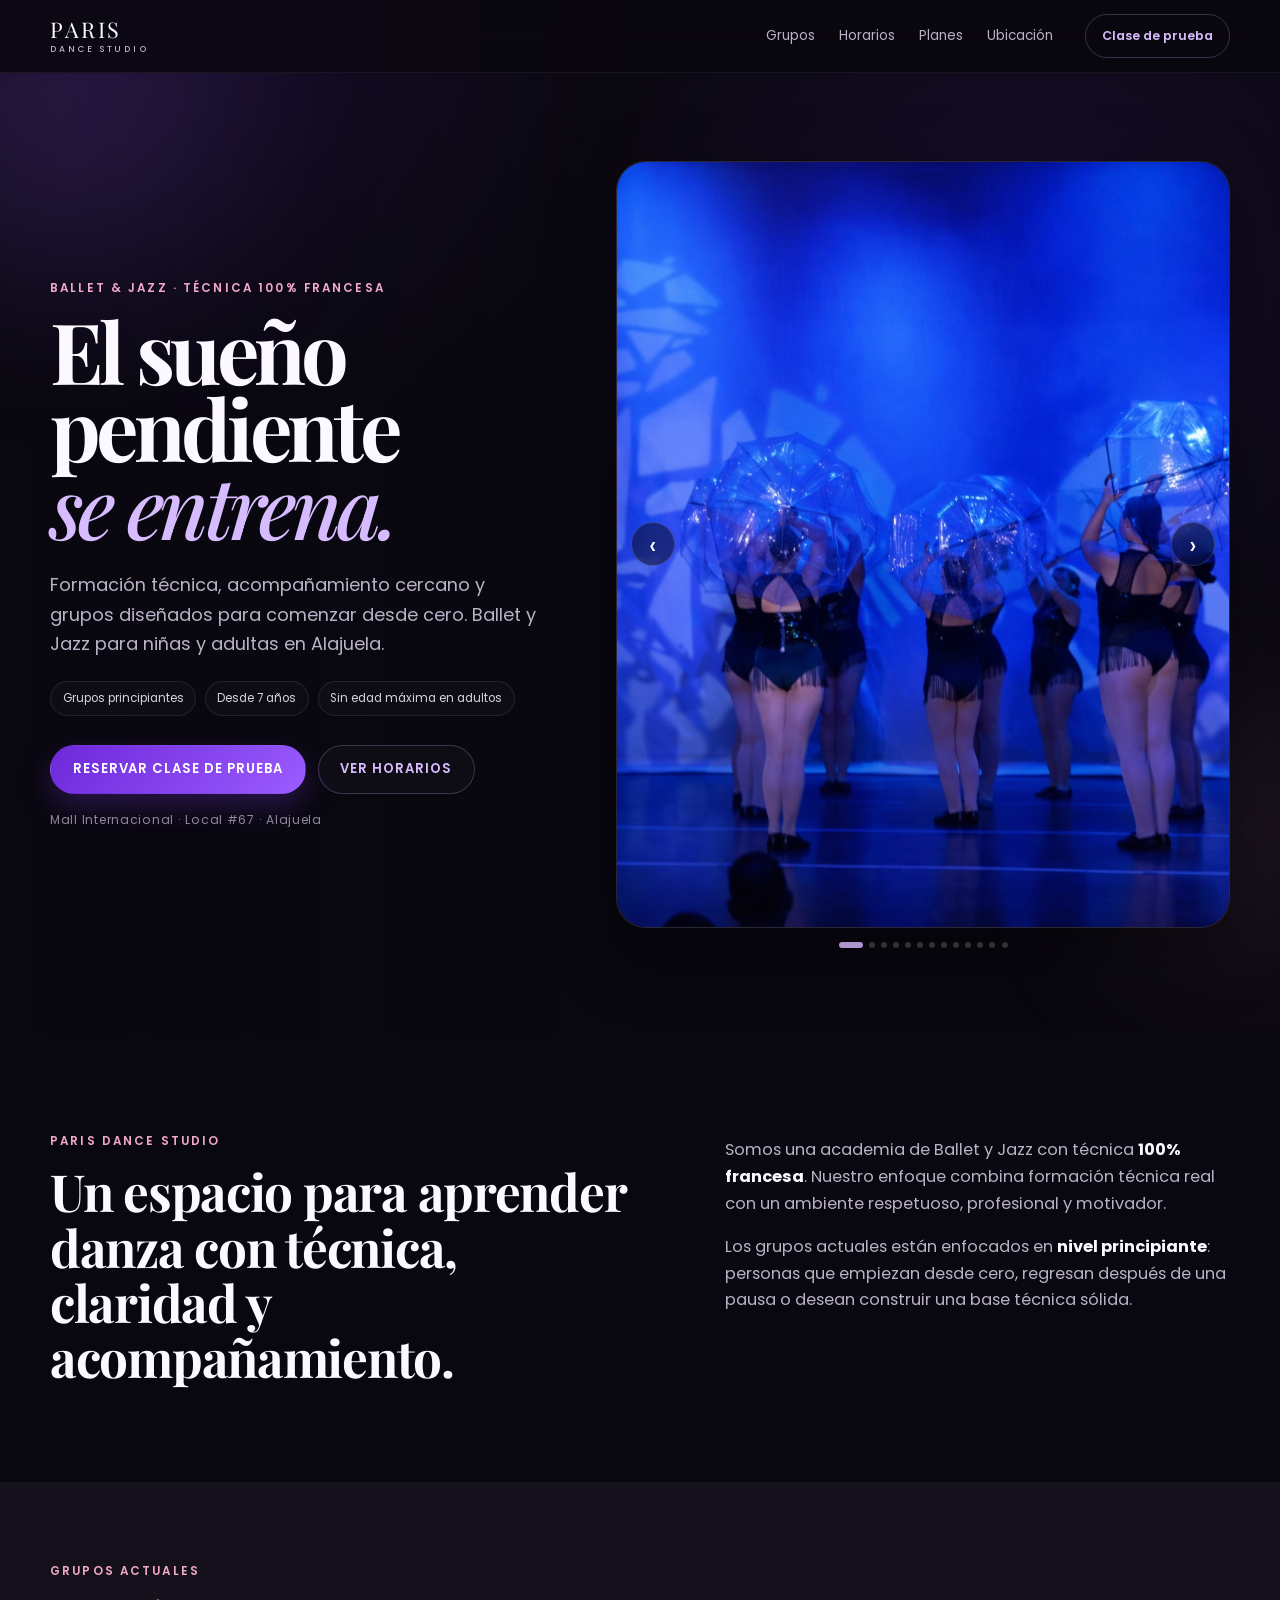
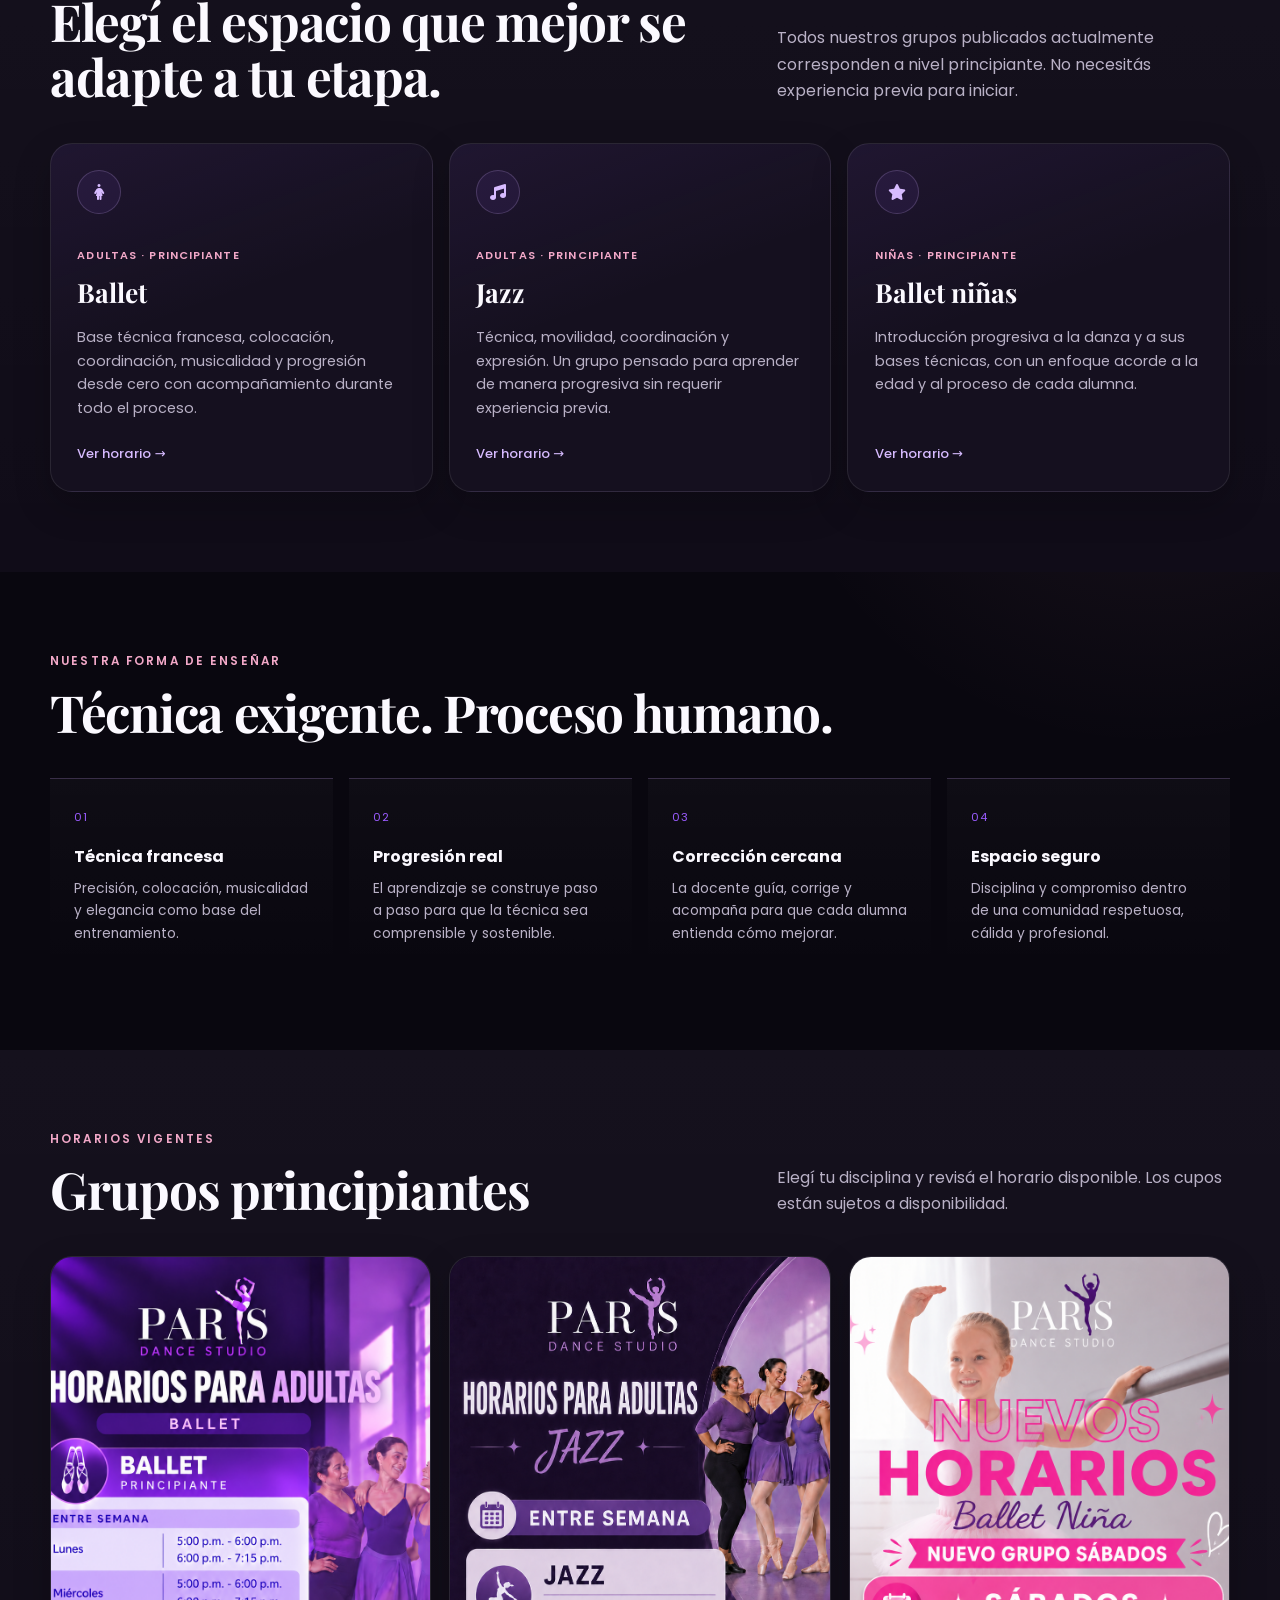
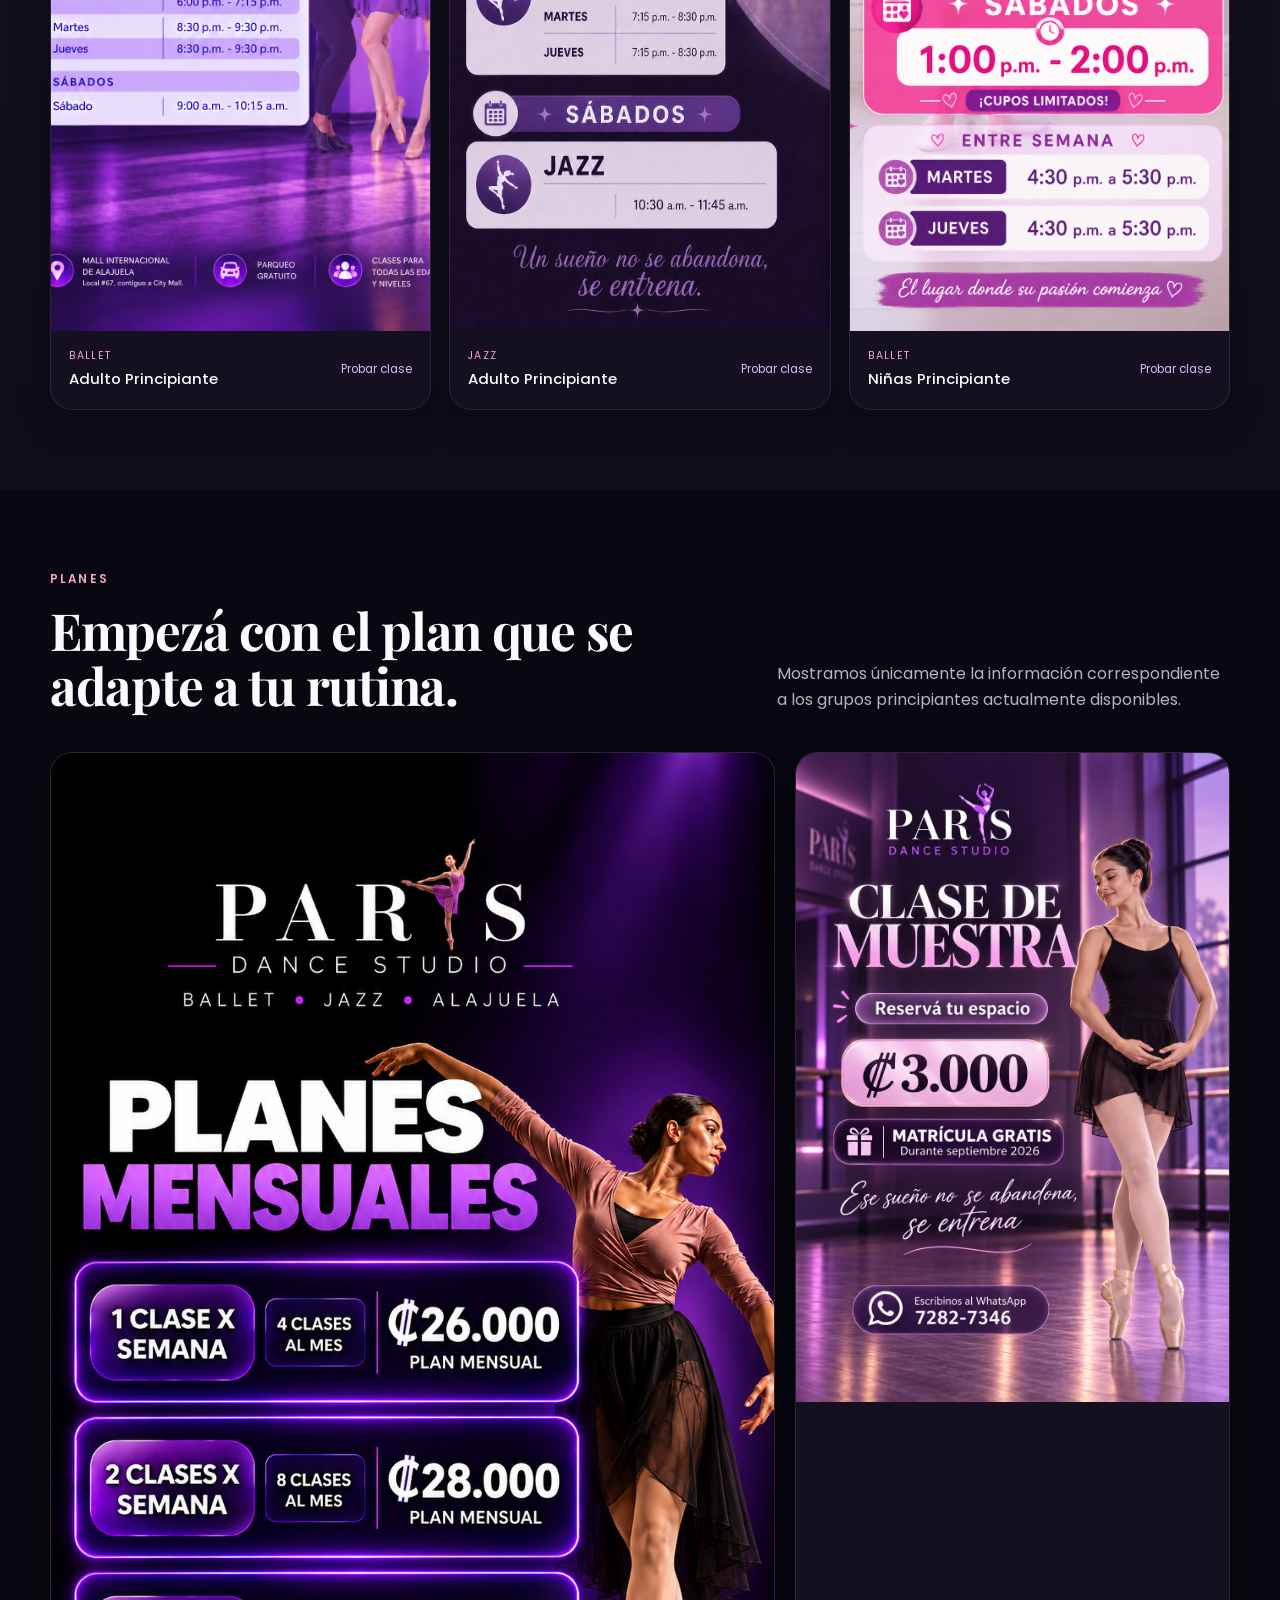
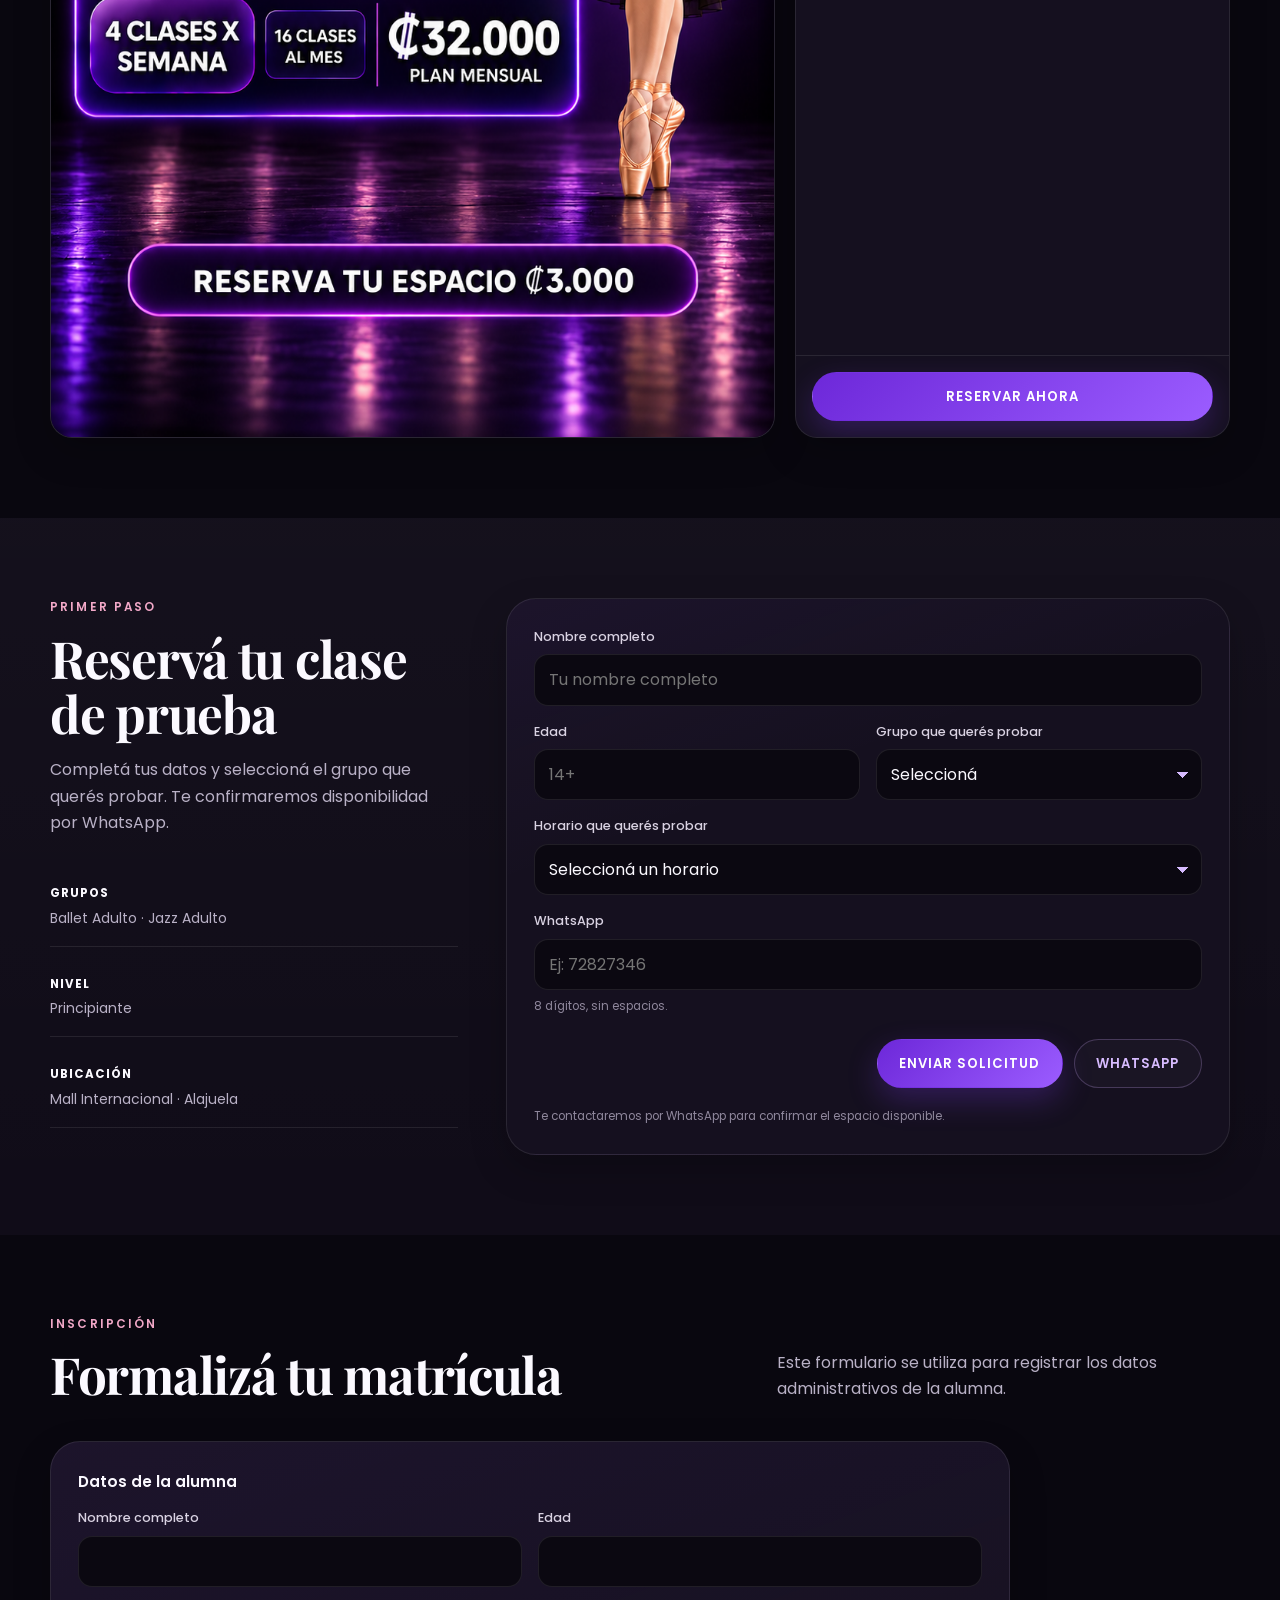
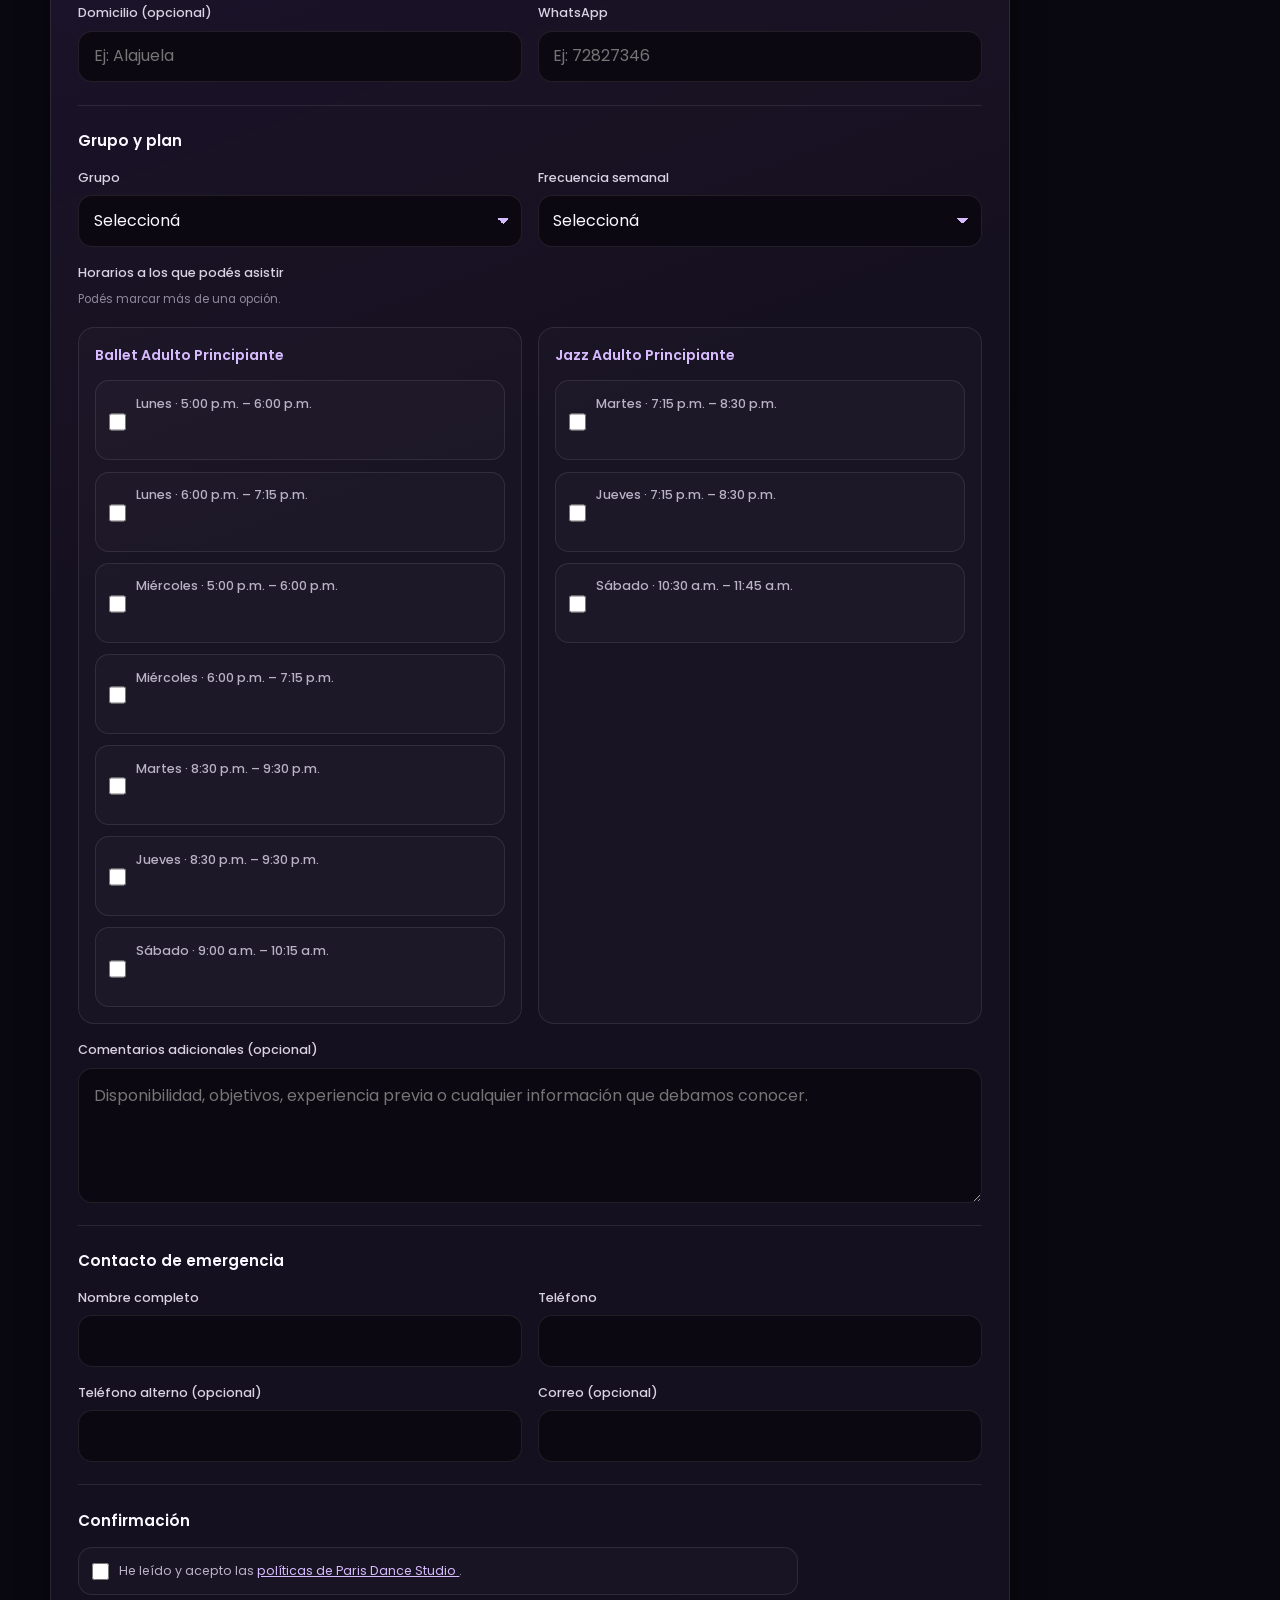
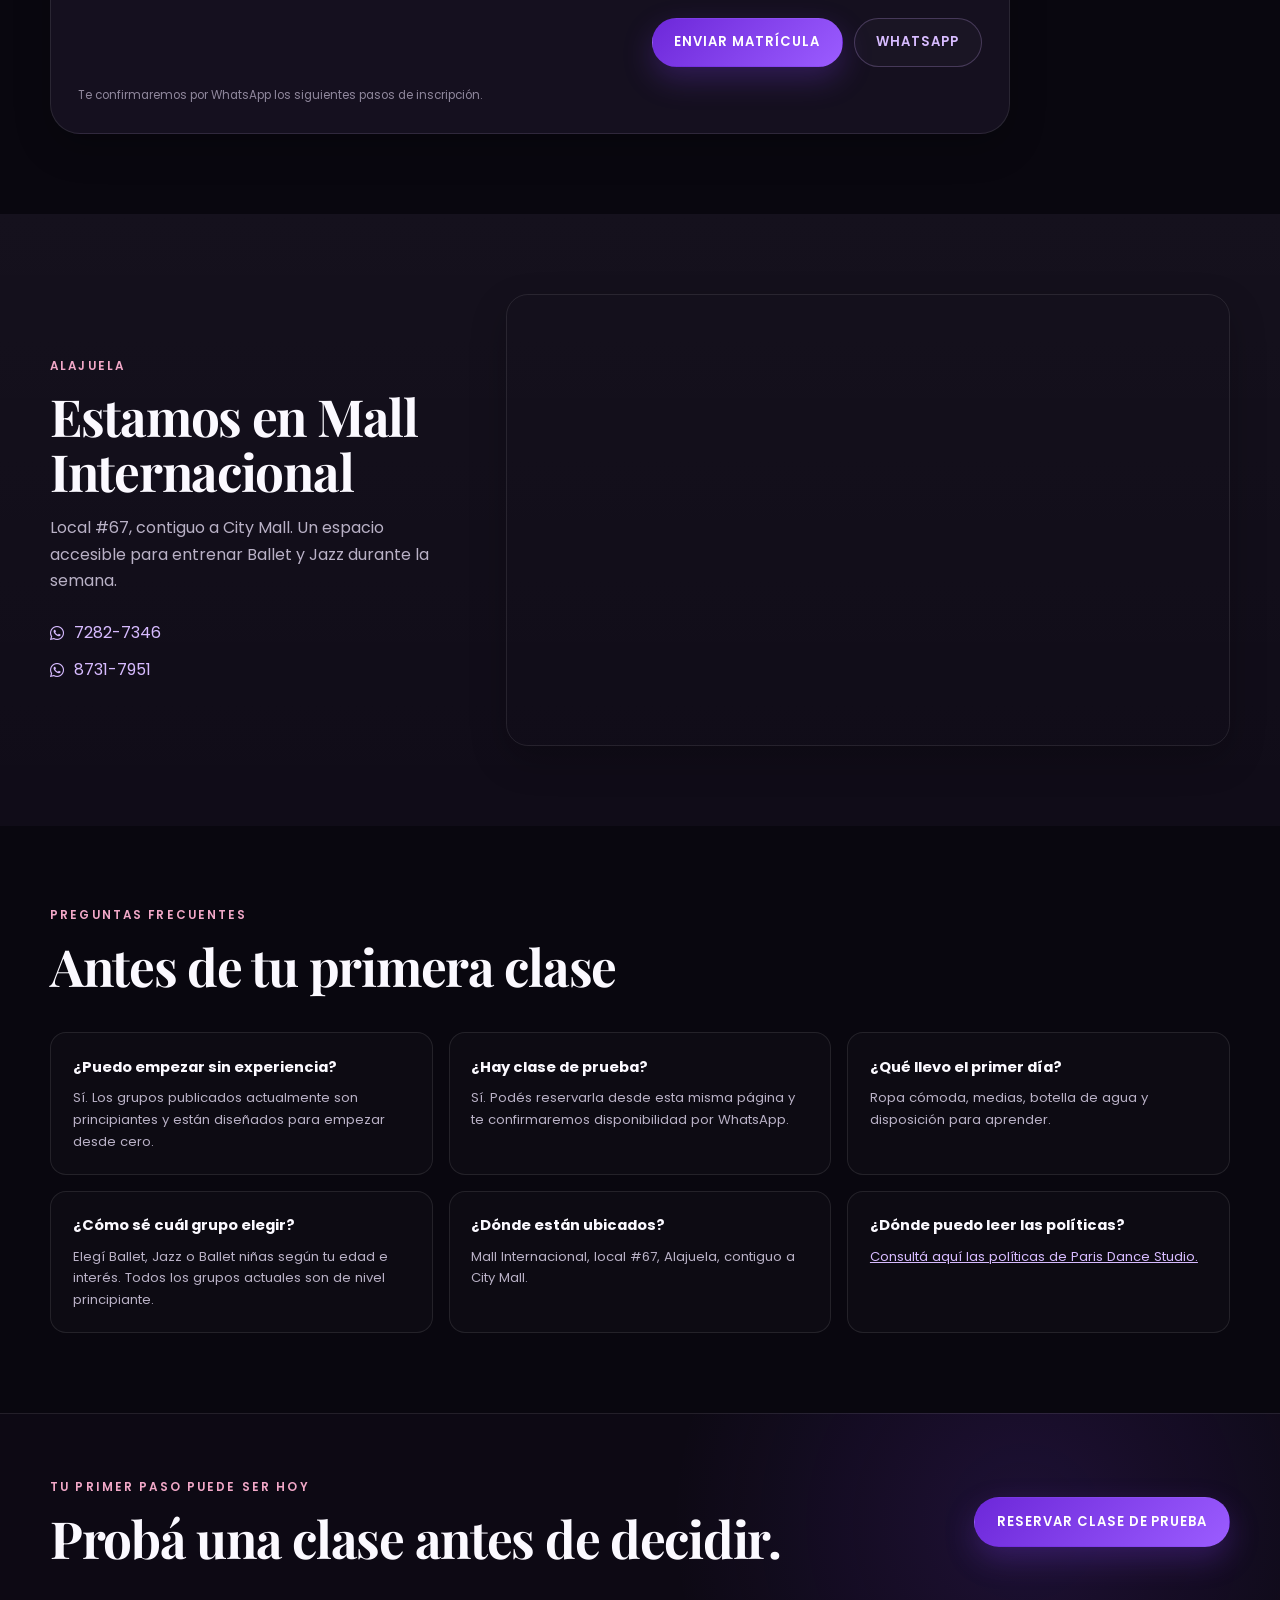
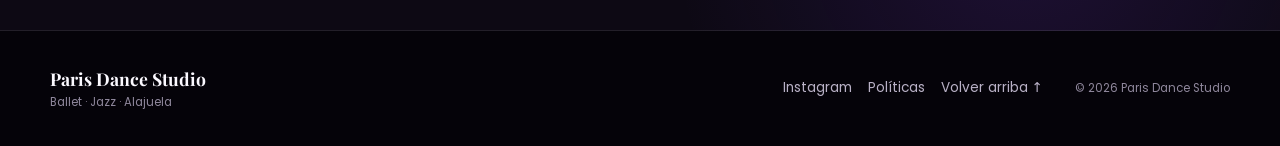
==== commit 57a3c11b: "reparacion de formualrios" ====
--- a/index.html
+++ b/index.html
@@ -192,7 +192,7 @@
         <a href="#ubicacion">Ubicación</a>
       </div>
 
-      <a class="nav-cta" href="#clase-prueba">Clase de muestra</a>
+      <a class="nav-cta" href="#clase-prueba">Clase de prueba</a>
     </div>
   </nav>
 
@@ -206,7 +206,7 @@
         <p class="eyebrow">Ballet & Jazz · Técnica 100% francesa</p>
 
         <h1>
-          El sueño pendiente no se abandona
+          El sueño pendiente
           <span>se entrena.</span>
         </h1>
 
@@ -271,7 +271,7 @@
       <div class="intro-copy">
         <p>
           Somos una academia de Ballet y Jazz con técnica <strong>100% francesa</strong>.
-          Nuestro enfoque combina formación técnica real, en un ambiente seguro,
+          Nuestro enfoque combina formación técnica real con un ambiente respetuoso,
           profesional y motivador.
         </p>
         <p>
@@ -466,783 +466,417 @@
     </div>
   </section>
 
-<!-- CLASE DE PRUEBA -->
-<section class="section section-alt" id="clase-prueba">
-  <div class="container form-layout">
-
-    <div class="form-intro">
-      <p class="section-kicker">Primer paso</p>
-
-      <h2>Reservá tu clase de prueba</h2>
-
-      <p>
-        Completá tus datos y seleccioná el grupo que querés probar.
-        Te confirmaremos disponibilidad por WhatsApp.
-      </p>
-
-      <div class="form-summary">
+
+  <!-- CLASE DE PRUEBA -->
+  <section class="section section-alt" id="clase-prueba">
+    <div class="container form-layout">
+      <div class="form-intro">
+        <p class="section-kicker">Primer paso</p>
+        <h2>Reservá tu clase de prueba</h2>
+        <p>
+          Completá tus datos y seleccioná el grupo que querés probar.
+          Te confirmaremos disponibilidad por WhatsApp.
+        </p>
+
+        <div class="form-summary">
+          <div>
+            <strong>Grupos</strong>
+            <span>Ballet Adulto · Jazz Adulto</span>
+          </div>
+          <div>
+            <strong>Nivel</strong>
+            <span>Principiante</span>
+          </div>
+          <div>
+            <strong>Ubicación</strong>
+            <span>Mall Internacional · Alajuela</span>
+          </div>
+        </div>
+      </div>
+
+      <div class="trial-card">
+        <form class="trial-form" action="https://formspree.io/f/mregenny" method="POST">
+          <input type="hidden" name="_subject" value="Nueva clase de prueba - Paris Dance Studio">
+          <input type="hidden" name="_template" value="table">
+          <input type="hidden" name="_captcha" value="false">
+          <input type="hidden" name="_redirect" value="https://parisdancestudio.com/gracias.html">
+          <input type="hidden" name="Tipo de formulario" value="Clase de prueba">
+
+          <div class="honeypot" aria-hidden="true">
+            <label for="cp_gotcha">Dejá esto vacío</label>
+            <input id="cp_gotcha" type="text" name="_gotcha" tabindex="-1" autocomplete="off">
+          </div>
+
+          <div class="trial-grid">
+            <div class="trial-field full-field">
+              <label for="cp_nombre">Nombre completo</label>
+              <input
+                id="cp_nombre"
+                name="Nombre completo"
+                type="text"
+                required
+                minlength="4"
+                maxlength="80"
+                autocomplete="name"
+                placeholder="Tu nombre completo"
+              >
+            </div>
+
+            <div class="trial-field">
+              <label for="cp_edad">Edad</label>
+              <input
+                id="cp_edad"
+                name="Edad"
+                type="number"
+                min="14"
+                max="90"
+                required
+                inputmode="numeric"
+                placeholder="14+"
+              >
+            </div>
+
+            <div class="trial-field">
+              <label for="cp_grupo">Grupo que querés probar</label>
+              <select id="cp_grupo" name="Grupo" required>
+                <option value="" disabled selected>Seleccioná</option>
+                <option value="Ballet Adulto Principiante">Ballet Adulto Principiante</option>
+                <option value="Jazz Adulto Principiante">Jazz Adulto Principiante</option>
+              </select>
+            </div>
+
+            <div class="trial-field full-field">
+              <label for="cp_horario">Horario que querés probar</label>
+              <select id="cp_horario" name="Horario preferido" required>
+                <option value="" disabled selected>Seleccioná un horario</option>
+
+                <optgroup label="Ballet Adulto Principiante">
+                  <option value="Ballet - Lunes 5:00pm a 6:00pm">Lunes · 5:00 p.m. – 6:00 p.m.</option>
+                  <option value="Ballet - Lunes 6:00pm a 7:15pm">Lunes · 6:00 p.m. – 7:15 p.m.</option>
+                  <option value="Ballet - Miércoles 5:00pm a 6:00pm">Miércoles · 5:00 p.m. – 6:00 p.m.</option>
+                  <option value="Ballet - Miércoles 6:00pm a 7:15pm">Miércoles · 6:00 p.m. – 7:15 p.m.</option>
+                  <option value="Ballet - Martes 8:30pm a 9:30pm">Martes · 8:30 p.m. – 9:30 p.m.</option>
+                  <option value="Ballet - Jueves 8:30pm a 9:30pm">Jueves · 8:30 p.m. – 9:30 p.m.</option>
+                  <option value="Ballet - Sábado 9:00am a 10:15am">Sábado · 9:00 a.m. – 10:15 a.m.</option>
+                </optgroup>
+
+                <optgroup label="Jazz Adulto Principiante">
+                  <option value="Jazz - Martes 7:15pm a 8:30pm">Martes · 7:15 p.m. – 8:30 p.m.</option>
+                  <option value="Jazz - Jueves 7:15pm a 8:30pm">Jueves · 7:15 p.m. – 8:30 p.m.</option>
+                  <option value="Jazz - Sábado 10:30am a 11:45am">Sábado · 10:30 a.m. – 11:45 a.m.</option>
+                </optgroup>
+              </select>
+            </div>
+
+            <div class="trial-field full-field">
+              <label for="cp_whatsapp">WhatsApp</label>
+              <input
+                id="cp_whatsapp"
+                name="WhatsApp"
+                type="tel"
+                inputmode="numeric"
+                required
+                pattern="[0-9]{8}"
+                maxlength="8"
+                autocomplete="tel"
+                placeholder="Ej: 72827346"
+              >
+              <small class="help">8 dígitos, sin espacios.</small>
+            </div>
+          </div>
+
+          <div class="trial-actions">
+            <button class="btn-primary" type="submit">Enviar solicitud</button>
+            <a
+              class="btn-secondary"
+              href="https://wa.me/50672827346"
+              target="_blank"
+              rel="noopener"
+            >WhatsApp</a>
+          </div>
+
+          <p class="trial-note">
+            Te contactaremos por WhatsApp para confirmar el espacio disponible.
+          </p>
+        </form>
+      </div>
+    </div>
+  </section>
+
+  <!-- MATRÍCULA -->
+  <section class="section" id="matricula">
+    <div class="container">
+      <div class="section-heading">
         <div>
-          <strong>Grupos</strong>
-          <span>Ballet Adulto · Jazz Adulto</span>
-        </div>
-
-        <div>
-          <strong>Nivel</strong>
-          <span>Principiante</span>
-        </div>
-
-        <div>
-          <strong>Ubicación</strong>
-          <span>Mall Internacional · Alajuela</span>
-        </div>
-      </div>
-    </div>
-
-    <div class="trial-card">
-
-      <form
-        class="trial-form"
-        action="https://formspree.io/f/mregenny"
-        method="POST"
-      >
-
-        <!-- Formspree -->
-        <input
-          type="hidden"
-          name="_subject"
-          value="Nueva clase de prueba - Paris Dance Studio"
-        >
-
-        <input
-          type="hidden"
-          name="_template"
-          value="table"
-        >
-
-        <input
-          type="hidden"
-          name="_captcha"
-          value="false"
-        >
-
-        <input
-          type="hidden"
-          name="_redirect"
-          value="https://parisdancestudio.com/gracias.html"
-        >
-
-        <input
-          type="hidden"
-          name="Tipo de formulario"
-          value="Clase de prueba"
-        >
-
-        <!-- Honeypot -->
-        <div class="honeypot" aria-hidden="true">
-          <label for="cp_gotcha">Dejá esto vacío</label>
-
-          <input
-            id="cp_gotcha"
-            type="text"
-            name="_gotcha"
-            tabindex="-1"
-            autocomplete="off"
-          >
-        </div>
-
-        <div class="trial-grid">
-
-          <!-- Nombre -->
-          <div class="trial-field full-field">
-            <label for="cp_nombre">
-              Nombre completo
-            </label>
-
-            <input
-              id="cp_nombre"
-              name="Nombre completo"
-              type="text"
-              required
-              minlength="4"
-              maxlength="80"
-              autocomplete="name"
-              placeholder="Tu nombre completo"
-            >
-          </div>
-
-          <!-- Edad -->
-          <div class="trial-field">
-            <label for="cp_edad">
-              Edad
-            </label>
-
-            <input
-              id="cp_edad"
-              name="Edad"
-              type="number"
-              min="14"
-              max="90"
-              required
-              inputmode="numeric"
-              placeholder="14+"
-            >
-          </div>
-
-          <!-- Grupo -->
-          <div class="trial-field">
-            <label for="cp_grupo">
-              Grupo que querés probar
-            </label>
-
-            <select
-              id="cp_grupo"
-              name="Grupo"
-              required
-            >
-              <option value="" disabled selected>
-                Seleccioná
-              </option>
-
-              <option value="Ballet Adulto Principiante">
-                Ballet Adulto Principiante
-              </option>
-
-              <option value="Jazz Adulto Principiante">
-                Jazz Adulto Principiante
-              </option>
-            </select>
-          </div>
-
-          <!-- Horario -->
-          <div class="trial-field full-field">
-            <label for="cp_horario">
-              Horario que querés probar
-            </label>
-
-            <select
-              id="cp_horario"
-              name="Horario preferido"
-              required
-            >
-              <option value="" disabled selected>
-                Seleccioná un horario
-              </option>
-
-              <optgroup label="Ballet Adulto Principiante">
-
-                <option value="Ballet - Lunes 5:00pm a 6:00pm">
-                  Lunes · 5:00 p.m. – 6:00 p.m.
-                </option>
-
-                <option value="Ballet - Lunes 6:00pm a 7:15pm">
-                  Lunes · 6:00 p.m. – 7:15 p.m.
-                </option>
-
-                <option value="Ballet - Miércoles 5:00pm a 6:00pm">
-                  Miércoles · 5:00 p.m. – 6:00 p.m.
-                </option>
-
-                <option value="Ballet - Miércoles 6:00pm a 7:15pm">
-                  Miércoles · 6:00 p.m. – 7:15 p.m.
-                </option>
-
-                <option value="Ballet - Martes 8:30pm a 9:30pm">
-                  Martes · 8:30 p.m. – 9:30 p.m.
-                </option>
-
-                <option value="Ballet - Jueves 8:30pm a 9:30pm">
-                  Jueves · 8:30 p.m. – 9:30 p.m.
-                </option>
-
-                <option value="Ballet - Sábado 9:00am a 10:15am">
-                  Sábado · 9:00 a.m. – 10:15 a.m.
-                </option>
-
-              </optgroup>
-
-              <optgroup label="Jazz Adulto Principiante">
-
-                <option value="Jazz - Martes 7:15pm a 8:30pm">
-                  Martes · 7:15 p.m. – 8:30 p.m.
-                </option>
-
-                <option value="Jazz - Jueves 7:15pm a 8:30pm">
-                  Jueves · 7:15 p.m. – 8:30 p.m.
-                </option>
-
-                <option value="Jazz - Sábado 10:30am a 11:45am">
-                  Sábado · 10:30 a.m. – 11:45 a.m.
-                </option>
-
-              </optgroup>
-            </select>
-          </div>
-
-          <!-- WhatsApp -->
-          <div class="trial-field full-field">
-            <label for="cp_whatsapp">
-              WhatsApp
-            </label>
-
-            <input
-              id="cp_whatsapp"
-              name="WhatsApp"
-              type="tel"
-              inputmode="numeric"
-              required
-              pattern="[0-9]{8}"
-              maxlength="8"
-              autocomplete="tel"
-              placeholder="Ej: 72827346"
-            >
-
-            <small class="help">
-              8 dígitos, sin espacios.
-            </small>
-          </div>
-
-        </div>
-
-        <div class="trial-actions">
-
-          <button
-            class="btn-primary"
-            type="submit"
-          >
-            Enviar solicitud
-          </button>
-
-          <a
-            class="btn-secondary"
-            href="https://wa.me/50672827346"
-            target="_blank"
-            rel="noopener"
-          >
-            WhatsApp
-          </a>
-
-        </div>
-
-        <p class="trial-note">
-          Te contactaremos por WhatsApp para confirmar el espacio disponible.
+          <p class="section-kicker">Inscripción</p>
+          <h2>Formalizá tu matrícula</h2>
+        </div>
+        <p>
+          Este formulario se utiliza para registrar los datos administrativos de la alumna.
         </p>
-
-      </form>
-
-    </div>
-  </div>
-</section>
-<!-- CLASE DE PRUEBA -->
-<section class="section section-alt" id="clase-prueba">
-  <div class="container form-layout">
-
-    <div class="form-intro">
-      <p class="section-kicker">Primer paso</p>
-
-      <h2>Reservá tu clase de prueba</h2>
-
-      <p>
-        Completá tus datos y seleccioná el grupo que querés probar.
-        Te confirmaremos disponibilidad por WhatsApp.
-      </p>
-
-      <div class="form-summary">
-        <div>
-          <strong>Grupos</strong>
-          <span>Ballet Adulto · Jazz Adulto</span>
-        </div>
-
-        <div>
-          <strong>Nivel</strong>
-          <span>Principiante</span>
-        </div>
-
-        <div>
-          <strong>Ubicación</strong>
-          <span>Mall Internacional · Alajuela</span>
-        </div>
-      </div>
-    </div>
-
-    <div class="trial-card">
-
-      <form
-        class="trial-form"
-        action="https://formspree.io/f/mregenny"
-        method="POST"
-      >
-
-        <!-- Formspree -->
-        <input
-          type="hidden"
-          name="_subject"
-          value="Nueva clase de prueba - Paris Dance Studio"
-        >
-
-        <input
-          type="hidden"
-          name="_template"
-          value="table"
-        >
-
-        <input
-          type="hidden"
-          name="_captcha"
-          value="false"
-        >
-
-        <input
-          type="hidden"
-          name="_redirect"
-          value="https://parisdancestudio.com/gracias.html"
-        >
-
-        <input
-          type="hidden"
-          name="Tipo de formulario"
-          value="Clase de prueba"
-        >
-
-        <!-- Honeypot -->
-        <div class="honeypot" aria-hidden="true">
-          <label for="cp_gotcha">Dejá esto vacío</label>
-
-          <input
-            id="cp_gotcha"
-            type="text"
-            name="_gotcha"
-            tabindex="-1"
-            autocomplete="off"
-          >
-        </div>
-
-        <div class="trial-grid">
-
-          <!-- Nombre -->
-          <div class="trial-field full-field">
-            <label for="cp_nombre">
-              Nombre completo
-            </label>
-
-            <input
-              id="cp_nombre"
-              name="Nombre completo"
-              type="text"
-              required
-              minlength="4"
-              maxlength="80"
-              autocomplete="name"
-              placeholder="Tu nombre completo"
-            >
-          </div>
-
-          <!-- Edad -->
-          <div class="trial-field">
-            <label for="cp_edad">
-              Edad
-            </label>
-
-            <input
-              id="cp_edad"
-              name="Edad"
-              type="number"
-              min="14"
-              max="90"
-              required
-              inputmode="numeric"
-              placeholder="14+"
-            >
-          </div>
-
-          <!-- Grupo -->
-          <div class="trial-field">
-            <label for="cp_grupo">
-              Grupo que querés probar
-            </label>
-
-            <select
-              id="cp_grupo"
-              name="Grupo"
-              required
-            >
-              <option value="" disabled selected>
-                Seleccioná
-              </option>
-
-              <option value="Ballet Adulto Principiante">
-                Ballet Adulto Principiante
-              </option>
-
-              <option value="Jazz Adulto Principiante">
-                Jazz Adulto Principiante
-              </option>
-            </select>
-          </div>
-
-          <!-- Horario -->
-          <div class="trial-field full-field">
-            <label for="cp_horario">
-              Horario que querés probar
-            </label>
-
-            <select
-              id="cp_horario"
-              name="Horario preferido"
-              required
-            >
-              <option value="" disabled selected>
-                Seleccioná un horario
-              </option>
-
-              <optgroup label="Ballet Adulto Principiante">
-
-                <option value="Ballet - Lunes 5:00pm a 6:00pm">
-                  Lunes · 5:00 p.m. – 6:00 p.m.
-                </option>
-
-                <option value="Ballet - Lunes 6:00pm a 7:15pm">
-                  Lunes · 6:00 p.m. – 7:15 p.m.
-                </option>
-
-                <option value="Ballet - Miércoles 5:00pm a 6:00pm">
-                  Miércoles · 5:00 p.m. – 6:00 p.m.
-                </option>
-
-                <option value="Ballet - Miércoles 6:00pm a 7:15pm">
-                  Miércoles · 6:00 p.m. – 7:15 p.m.
-                </option>
-
-                <option value="Ballet - Martes 8:30pm a 9:30pm">
-                  Martes · 8:30 p.m. – 9:30 p.m.
-                </option>
-
-                <option value="Ballet - Jueves 8:30pm a 9:30pm">
-                  Jueves · 8:30 p.m. – 9:30 p.m.
-                </option>
-
-                <option value="Ballet - Sábado 9:00am a 10:15am">
-                  Sábado · 9:00 a.m. – 10:15 a.m.
-                </option>
-
-              </optgroup>
-
-              <optgroup label="Jazz Adulto Principiante">
-
-                <option value="Jazz - Martes 7:15pm a 8:30pm">
-                  Martes · 7:15 p.m. – 8:30 p.m.
-                </option>
-
-                <option value="Jazz - Jueves 7:15pm a 8:30pm">
-                  Jueves · 7:15 p.m. – 8:30 p.m.
-                </option>
-
-                <option value="Jazz - Sábado 10:30am a 11:45am">
-                  Sábado · 10:30 a.m. – 11:45 a.m.
-                </option>
-
-              </optgroup>
-            </select>
-          </div>
-
-          <!-- WhatsApp -->
-          <div class="trial-field full-field">
-            <label for="cp_whatsapp">
-              WhatsApp
-            </label>
-
-            <input
-              id="cp_whatsapp"
-              name="WhatsApp"
-              type="tel"
-              inputmode="numeric"
-              required
-              pattern="[0-9]{8}"
-              maxlength="8"
-              autocomplete="tel"
-              placeholder="Ej: 72827346"
-            >
-
-            <small class="help">
-              8 dígitos, sin espacios.
-            </small>
-          </div>
-
-        </div>
-
-        <div class="trial-actions">
-
-          <button
-            class="btn-primary"
-            type="submit"
-          >
-            Enviar solicitud
-          </button>
-
-          <a
-            class="btn-secondary"
-            href="https://wa.me/50672827346"
-            target="_blank"
-            rel="noopener"
-          >
-            WhatsApp
-          </a>
-
-        </div>
-
-        <p class="trial-note">
-          Te contactaremos por WhatsApp para confirmar el espacio disponible.
-        </p>
-
-      </form>
-
-    </div>
-  </div>
-</section>
-<fieldset class="trial-fieldset">
-
-  <legend class="trial-legend">
-    Grupo y plan
-  </legend>
-
-  <div class="trial-grid">
-
-    <!-- Grupo -->
-    <div class="trial-field">
-
-      <label for="m_grupo">
-        Grupo
-      </label>
-
-      <select
-        id="m_grupo"
-        name="Grupo"
-        required
-      >
-
-        <option value="" disabled selected>
-          Seleccioná
-        </option>
-
-        <option value="Ballet Adulto Principiante">
-          Ballet Adulto Principiante
-        </option>
-
-        <option value="Jazz Adulto Principiante">
-          Jazz Adulto Principiante
-        </option>
-
-        <option value="Ballet + Jazz Adulto Principiante">
-          Ballet + Jazz Adulto Principiante
-        </option>
-
-      </select>
-
-    </div>
-
-    <!-- Frecuencia -->
-    <div class="trial-field">
-
-      <label for="m_veces">
-        Frecuencia semanal
-      </label>
-
-      <select
-        id="m_veces"
-        name="Veces por semana"
-        required
-      >
-
-        <option value="" disabled selected>
-          Seleccioná
-        </option>
-
-        <option value="1">
-          1 vez por semana
-        </option>
-
-        <option value="2">
-          2 veces por semana
-        </option>
-
-        <option value="4">
-          4 veces por semana
-        </option>
-
-      </select>
-
-    </div>
-
-    <!-- Horarios -->
-    <div class="trial-field full-field">
-
-      <label>
-        Horarios a los que podés asistir
-      </label>
-
-      <small class="help">
-        Podés marcar más de una opción.
-      </small>
-
-      <div class="schedule-form-group">
-
-        <!-- BALLET -->
-        <div class="schedule-form-block">
-
-          <h4>
-            Ballet Adulto Principiante
-          </h4>
-
-          <div class="checks">
-
-            <label class="check">
-              <input
-                type="checkbox"
-                name="Horarios[]"
-                value="Ballet - Lunes 5:00pm a 6:00pm"
-              >
+      </div>
+
+      <div class="trial-card registration-card">
+        <form class="trial-form" action="https://formspree.io/f/mregenny" method="POST">
+          <input type="hidden" name="_subject" value="Nueva matrícula - Paris Dance Studio">
+          <input type="hidden" name="_template" value="table">
+          <input type="hidden" name="_captcha" value="false">
+          <input type="hidden" name="_redirect" value="https://parisdancestudio.com/gracias-matricula.html">
+          <input type="hidden" name="Tipo de formulario" value="Matrícula">
+
+          <div class="honeypot" aria-hidden="true">
+            <label for="m_gotcha">Dejá esto vacío</label>
+            <input id="m_gotcha" type="text" name="_gotcha" tabindex="-1" autocomplete="off">
+          </div>
+
+          <fieldset class="trial-fieldset">
+            <legend class="trial-legend">Datos de la alumna</legend>
+
+            <div class="trial-grid">
+              <div class="trial-field">
+                <label for="m_nombre">Nombre completo</label>
+                <input
+                  id="m_nombre"
+                  name="Nombre completo"
+                  type="text"
+                  required
+                  minlength="4"
+                  maxlength="80"
+                  autocomplete="name"
+                >
+              </div>
+
+              <div class="trial-field">
+                <label for="m_edad">Edad</label>
+                <input
+                  id="m_edad"
+                  name="Edad"
+                  type="number"
+                  min="14"
+                  max="90"
+                  required
+                  inputmode="numeric"
+                >
+              </div>
+
+              <div class="trial-field">
+                <label for="m_domicilio">Domicilio (opcional)</label>
+                <input
+                  id="m_domicilio"
+                  name="Domicilio"
+                  type="text"
+                  maxlength="120"
+                  placeholder="Ej: Alajuela"
+                >
+              </div>
+
+              <div class="trial-field">
+                <label for="m_whatsapp">WhatsApp</label>
+                <input
+                  id="m_whatsapp"
+                  name="WhatsApp"
+                  type="tel"
+                  required
+                  inputmode="numeric"
+                  pattern="[0-9]{8}"
+                  maxlength="8"
+                  placeholder="Ej: 72827346"
+                >
+              </div>
+            </div>
+          </fieldset>
+
+          <hr class="divider">
+
+          <fieldset class="trial-fieldset">
+            <legend class="trial-legend">Grupo y plan</legend>
+
+            <div class="trial-grid">
+              <div class="trial-field">
+                <label for="m_grupo">Grupo</label>
+                <select id="m_grupo" name="Grupo" required>
+                  <option value="" disabled selected>Seleccioná</option>
+                  <option value="Ballet Adulto Principiante">Ballet Adulto Principiante</option>
+                  <option value="Jazz Adulto Principiante">Jazz Adulto Principiante</option>
+                  <option value="Ballet + Jazz Adulto Principiante">Ballet + Jazz Adulto Principiante</option>
+                </select>
+              </div>
+
+              <div class="trial-field">
+                <label for="m_veces">Frecuencia semanal</label>
+                <select id="m_veces" name="Veces por semana" required>
+                  <option value="" disabled selected>Seleccioná</option>
+                  <option value="1">1 vez por semana</option>
+                  <option value="2">2 veces por semana</option>
+                  <option value="4">4 veces por semana</option>
+                </select>
+              </div>
+
+              <div class="trial-field full-field">
+                <label>Horarios a los que podés asistir</label>
+                <small class="help">Podés marcar más de una opción.</small>
+
+                <div class="schedule-form-group">
+                  <div class="schedule-form-block">
+                    <h4>Ballet Adulto Principiante</h4>
+
+                    <div class="checks">
+                      <label class="check">
+                        <input type="checkbox" name="Horarios[]" value="Ballet - Lunes 5:00pm a 6:00pm">
+                        <span>Lunes · 5:00 p.m. – 6:00 p.m.</span>
+                      </label>
+
+                      <label class="check">
+                        <input type="checkbox" name="Horarios[]" value="Ballet - Lunes 6:00pm a 7:15pm">
+                        <span>Lunes · 6:00 p.m. – 7:15 p.m.</span>
+                      </label>
+
+                      <label class="check">
+                        <input type="checkbox" name="Horarios[]" value="Ballet - Miércoles 5:00pm a 6:00pm">
+                        <span>Miércoles · 5:00 p.m. – 6:00 p.m.</span>
+                      </label>
+
+                      <label class="check">
+                        <input type="checkbox" name="Horarios[]" value="Ballet - Miércoles 6:00pm a 7:15pm">
+                        <span>Miércoles · 6:00 p.m. – 7:15 p.m.</span>
+                      </label>
+
+                      <label class="check">
+                        <input type="checkbox" name="Horarios[]" value="Ballet - Martes 8:30pm a 9:30pm">
+                        <span>Martes · 8:30 p.m. – 9:30 p.m.</span>
+                      </label>
+
+                      <label class="check">
+                        <input type="checkbox" name="Horarios[]" value="Ballet - Jueves 8:30pm a 9:30pm">
+                        <span>Jueves · 8:30 p.m. – 9:30 p.m.</span>
+                      </label>
+
+                      <label class="check">
+                        <input type="checkbox" name="Horarios[]" value="Ballet - Sábado 9:00am a 10:15am">
+                        <span>Sábado · 9:00 a.m. – 10:15 a.m.</span>
+                      </label>
+                    </div>
+                  </div>
+
+                  <div class="schedule-form-block">
+                    <h4>Jazz Adulto Principiante</h4>
+
+                    <div class="checks">
+                      <label class="check">
+                        <input type="checkbox" name="Horarios[]" value="Jazz - Martes 7:15pm a 8:30pm">
+                        <span>Martes · 7:15 p.m. – 8:30 p.m.</span>
+                      </label>
+
+                      <label class="check">
+                        <input type="checkbox" name="Horarios[]" value="Jazz - Jueves 7:15pm a 8:30pm">
+                        <span>Jueves · 7:15 p.m. – 8:30 p.m.</span>
+                      </label>
+
+                      <label class="check">
+                        <input type="checkbox" name="Horarios[]" value="Jazz - Sábado 10:30am a 11:45am">
+                        <span>Sábado · 10:30 a.m. – 11:45 a.m.</span>
+                      </label>
+                    </div>
+                  </div>
+                </div>
+              </div>
+
+              <div class="trial-field full-field">
+                <label for="m_comentarios">Comentarios adicionales (opcional)</label>
+                <textarea
+                  id="m_comentarios"
+                  name="Comentarios adicionales"
+                  rows="4"
+                  maxlength="600"
+                  placeholder="Disponibilidad, objetivos, experiencia previa o cualquier información que debamos conocer."
+                ></textarea>
+              </div>
+            </div>
+          </fieldset>
+
+          <hr class="divider">
+
+          <fieldset class="trial-fieldset">
+            <legend class="trial-legend">Contacto de emergencia</legend>
+
+            <div class="trial-grid">
+              <div class="trial-field">
+                <label for="e_nombre">Nombre completo</label>
+                <input id="e_nombre" name="Emergencia - Nombre" type="text" required maxlength="80">
+              </div>
+
+              <div class="trial-field">
+                <label for="e_tel">Teléfono</label>
+                <input
+                  id="e_tel"
+                  name="Emergencia - Teléfono"
+                  type="tel"
+                  required
+                  inputmode="numeric"
+                  pattern="[0-9]{8}"
+                  maxlength="8"
+                >
+              </div>
+
+              <div class="trial-field">
+                <label for="e_tel2">Teléfono alterno (opcional)</label>
+                <input
+                  id="e_tel2"
+                  name="Emergencia - Teléfono alterno"
+                  type="tel"
+                  inputmode="numeric"
+                  pattern="[0-9]{8}"
+                  maxlength="8"
+                >
+              </div>
+
+              <div class="trial-field">
+                <label for="e_email">Correo (opcional)</label>
+                <input
+                  id="e_email"
+                  name="Correo"
+                  type="email"
+                  autocomplete="email"
+                  maxlength="120"
+                >
+              </div>
+            </div>
+          </fieldset>
+
+          <hr class="divider">
+
+          <fieldset class="trial-fieldset">
+            <legend class="trial-legend">Confirmación</legend>
+
+            <label class="check legal-check">
+              <input type="checkbox" name="Acepta términos y políticas" required>
               <span>
-                Lunes · 5:00 p.m. – 6:00 p.m.
+                He leído y acepto las
+                <a href="/terminos.html" target="_blank" rel="noopener">
+                  políticas de Paris Dance Studio
+                </a>.
               </span>
             </label>
-
-            <label class="check">
-              <input
-                type="checkbox"
-                name="Horarios[]"
-                value="Ballet - Lunes 6:00pm a 7:15pm"
-              >
-              <span>
-                Lunes · 6:00 p.m. – 7:15 p.m.
-              </span>
-            </label>
-
-            <label class="check">
-              <input
-                type="checkbox"
-                name="Horarios[]"
-                value="Ballet - Miércoles 5:00pm a 6:00pm"
-              >
-              <span>
-                Miércoles · 5:00 p.m. – 6:00 p.m.
-              </span>
-            </label>
-
-            <label class="check">
-              <input
-                type="checkbox"
-                name="Horarios[]"
-                value="Ballet - Miércoles 6:00pm a 7:15pm"
-              >
-              <span>
-                Miércoles · 6:00 p.m. – 7:15 p.m.
-              </span>
-            </label>
-
-            <label class="check">
-              <input
-                type="checkbox"
-                name="Horarios[]"
-                value="Ballet - Martes 8:30pm a 9:30pm"
-              >
-              <span>
-                Martes · 8:30 p.m. – 9:30 p.m.
-              </span>
-            </label>
-
-            <label class="check">
-              <input
-                type="checkbox"
-                name="Horarios[]"
-                value="Ballet - Jueves 8:30pm a 9:30pm"
-              >
-              <span>
-                Jueves · 8:30 p.m. – 9:30 p.m.
-              </span>
-            </label>
-
-            <label class="check">
-              <input
-                type="checkbox"
-                name="Horarios[]"
-                value="Ballet - Sábado 9:00am a 10:15am"
-              >
-              <span>
-                Sábado · 9:00 a.m. – 10:15 a.m.
-              </span>
-            </label>
-
-          </div>
-        </div>
-
-        <!-- JAZZ -->
-        <div class="schedule-form-block">
-
-          <h4>
-            Jazz Adulto Principiante
-          </h4>
-
-          <div class="checks">
-
-            <label class="check">
-              <input
-                type="checkbox"
-                name="Horarios[]"
-                value="Jazz - Martes 7:15pm a 8:30pm"
-              >
-              <span>
-                Martes · 7:15 p.m. – 8:30 p.m.
-              </span>
-            </label>
-
-            <label class="check">
-              <input
-                type="checkbox"
-                name="Horarios[]"
-                value="Jazz - Jueves 7:15pm a 8:30pm"
-              >
-              <span>
-                Jueves · 7:15 p.m. – 8:30 p.m.
-              </span>
-            </label>
-
-            <label class="check">
-              <input
-                type="checkbox"
-                name="Horarios[]"
-                value="Jazz - Sábado 10:30am a 11:45am"
-              >
-              <span>
-                Sábado · 10:30 a.m. – 11:45 a.m.
-              </span>
-            </label>
-
-          </div>
-        </div>
-
-      </div>
-
-    </div>
-
-    <!-- Comentarios -->
-    <div class="trial-field full-field">
-
-      <label for="m_comentarios">
-        Comentarios adicionales (opcional)
-      </label>
-
-      <textarea
-        id="m_comentarios"
-        name="Comentarios adicionales"
-        rows="4"
-        maxlength="600"
-        placeholder="Disponibilidad, objetivos, experiencia previa o cualquier información que debamos conocer."
-      ></textarea>
-
-    </div>
-
-  </div>
-
-</fieldset>
+          </fieldset>
+
+          <div class="trial-actions">
+            <button class="btn-primary" type="submit">Enviar matrícula</button>
+
+            <a
+              class="btn-secondary"
+              href="https://wa.me/50672827346"
+              target="_blank"
+              rel="noopener"
+            >WhatsApp</a>
+          </div>
+
+          <p class="trial-note">
+            Te confirmaremos por WhatsApp los siguientes pasos de inscripción.
+          </p>
+        </form>
+      </div>
+    </div>
+  </section>
 
   <!-- UBICACIÓN -->
   <section class="section section-alt" id="ubicacion">
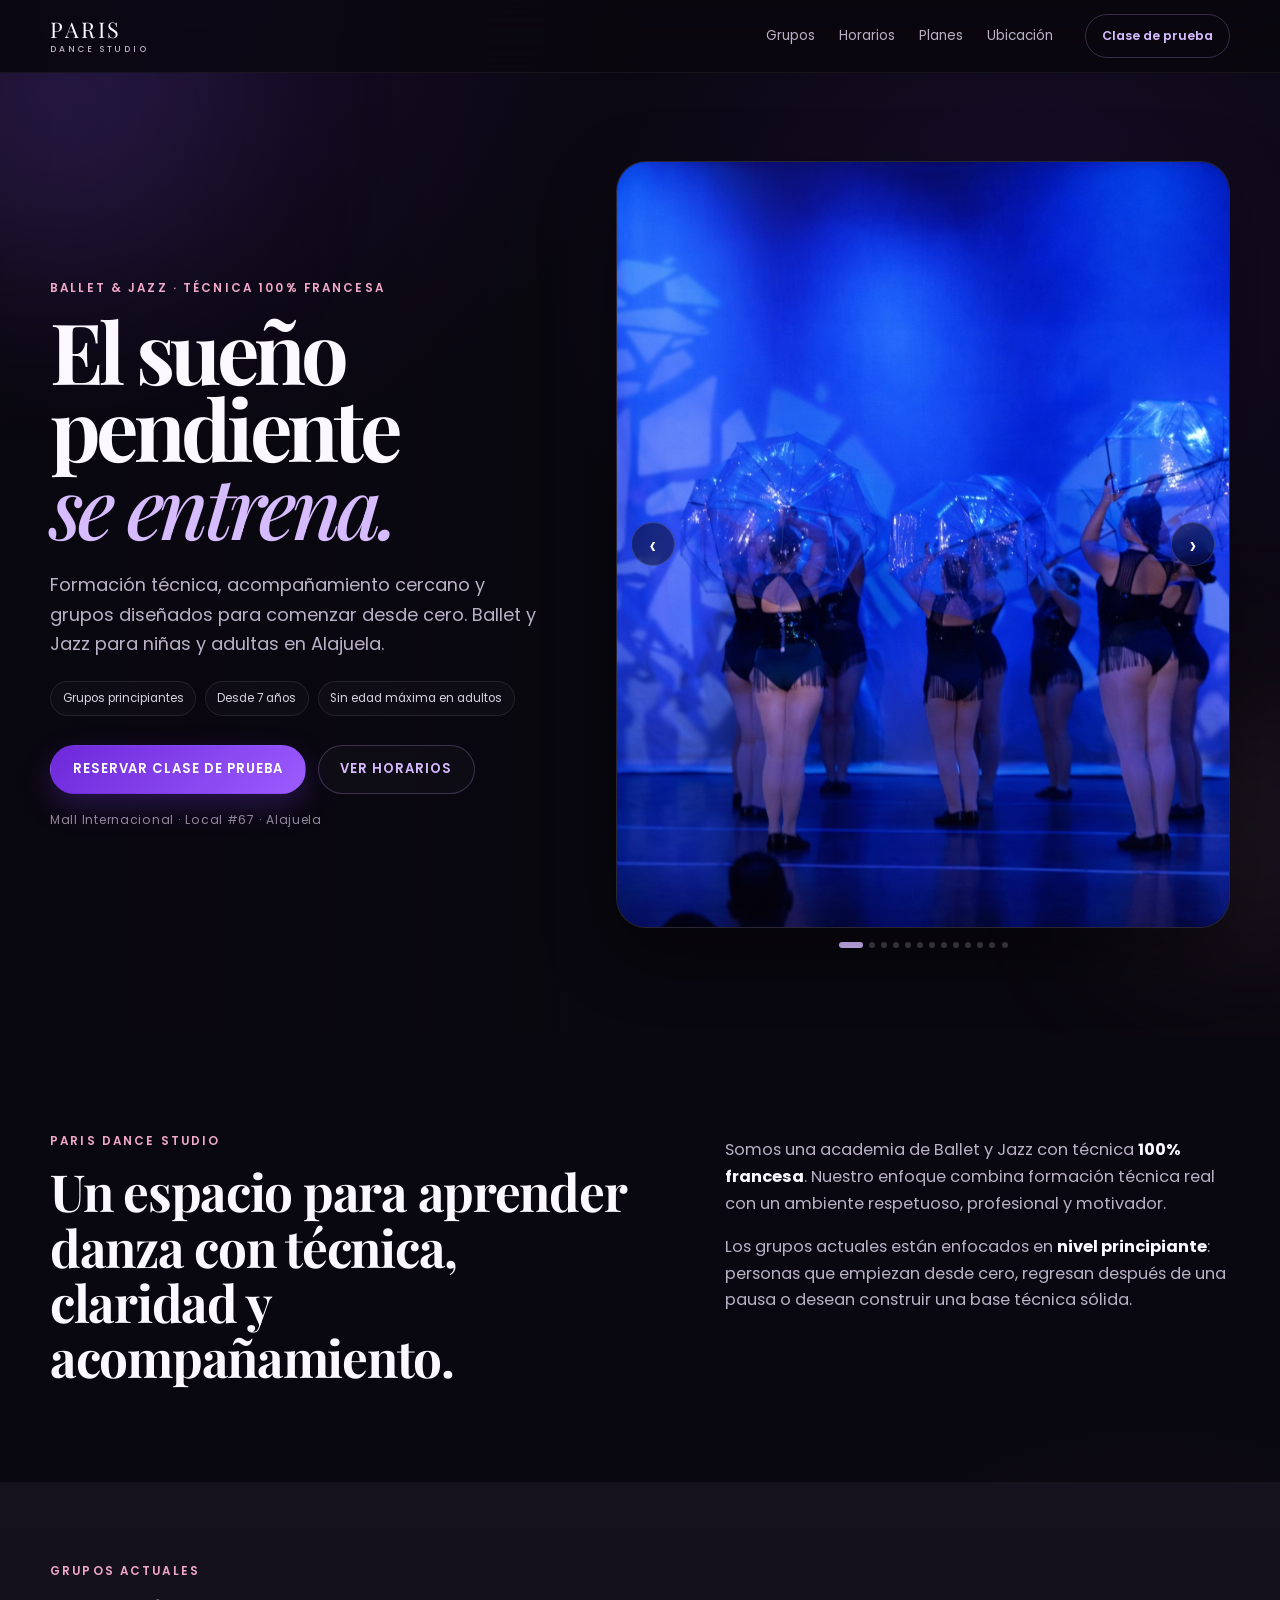
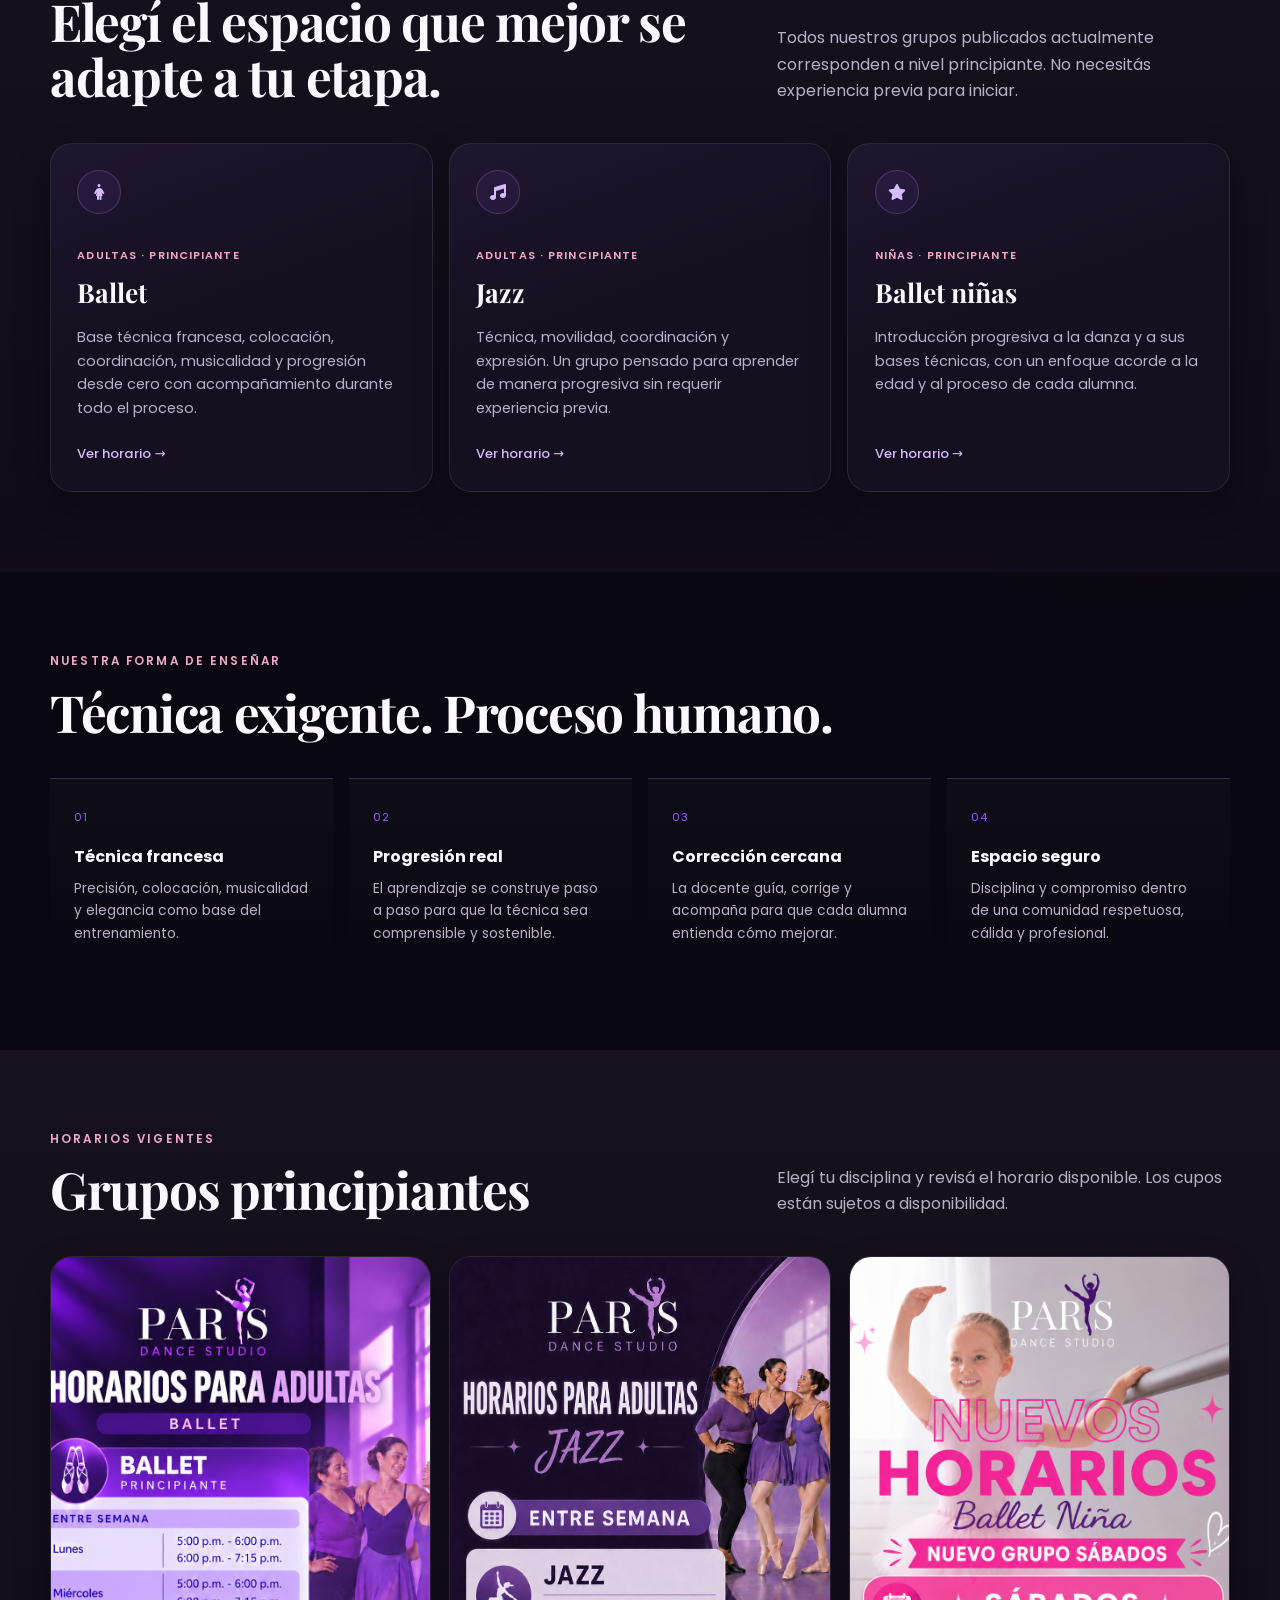
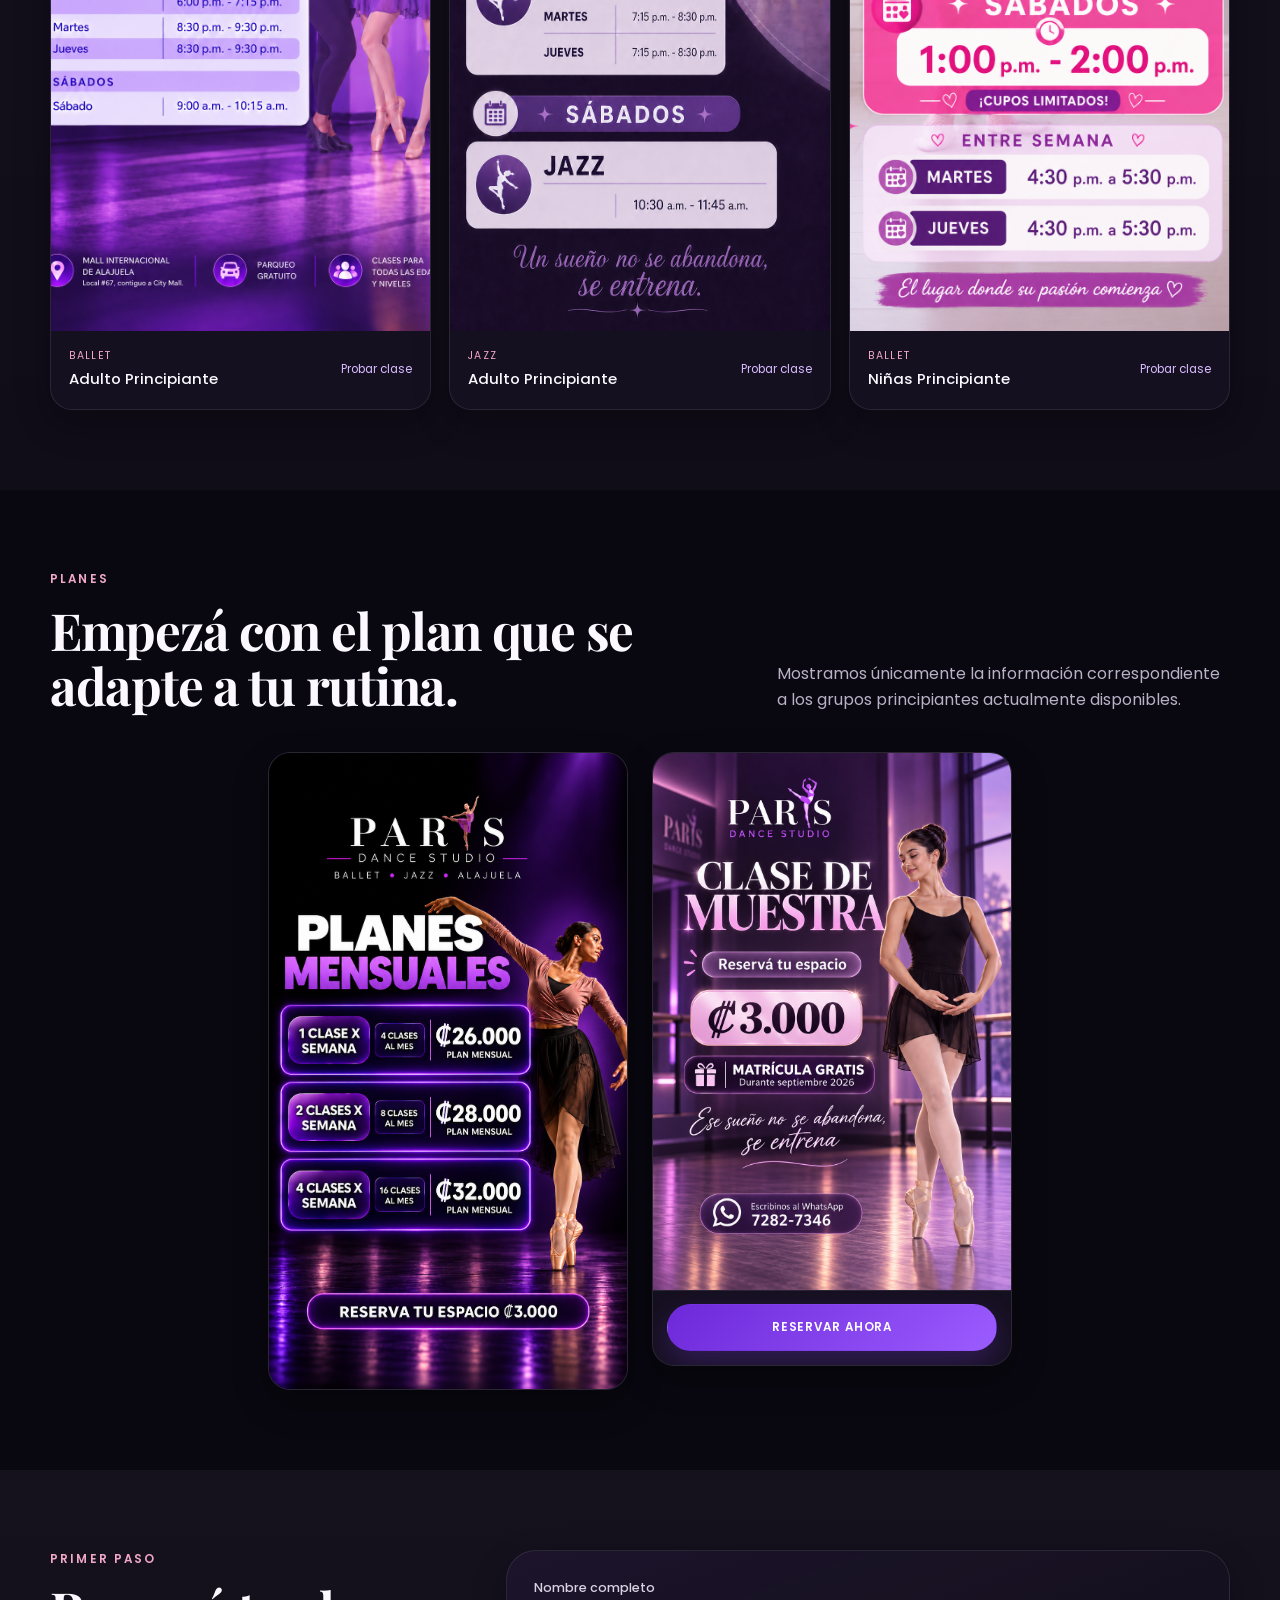
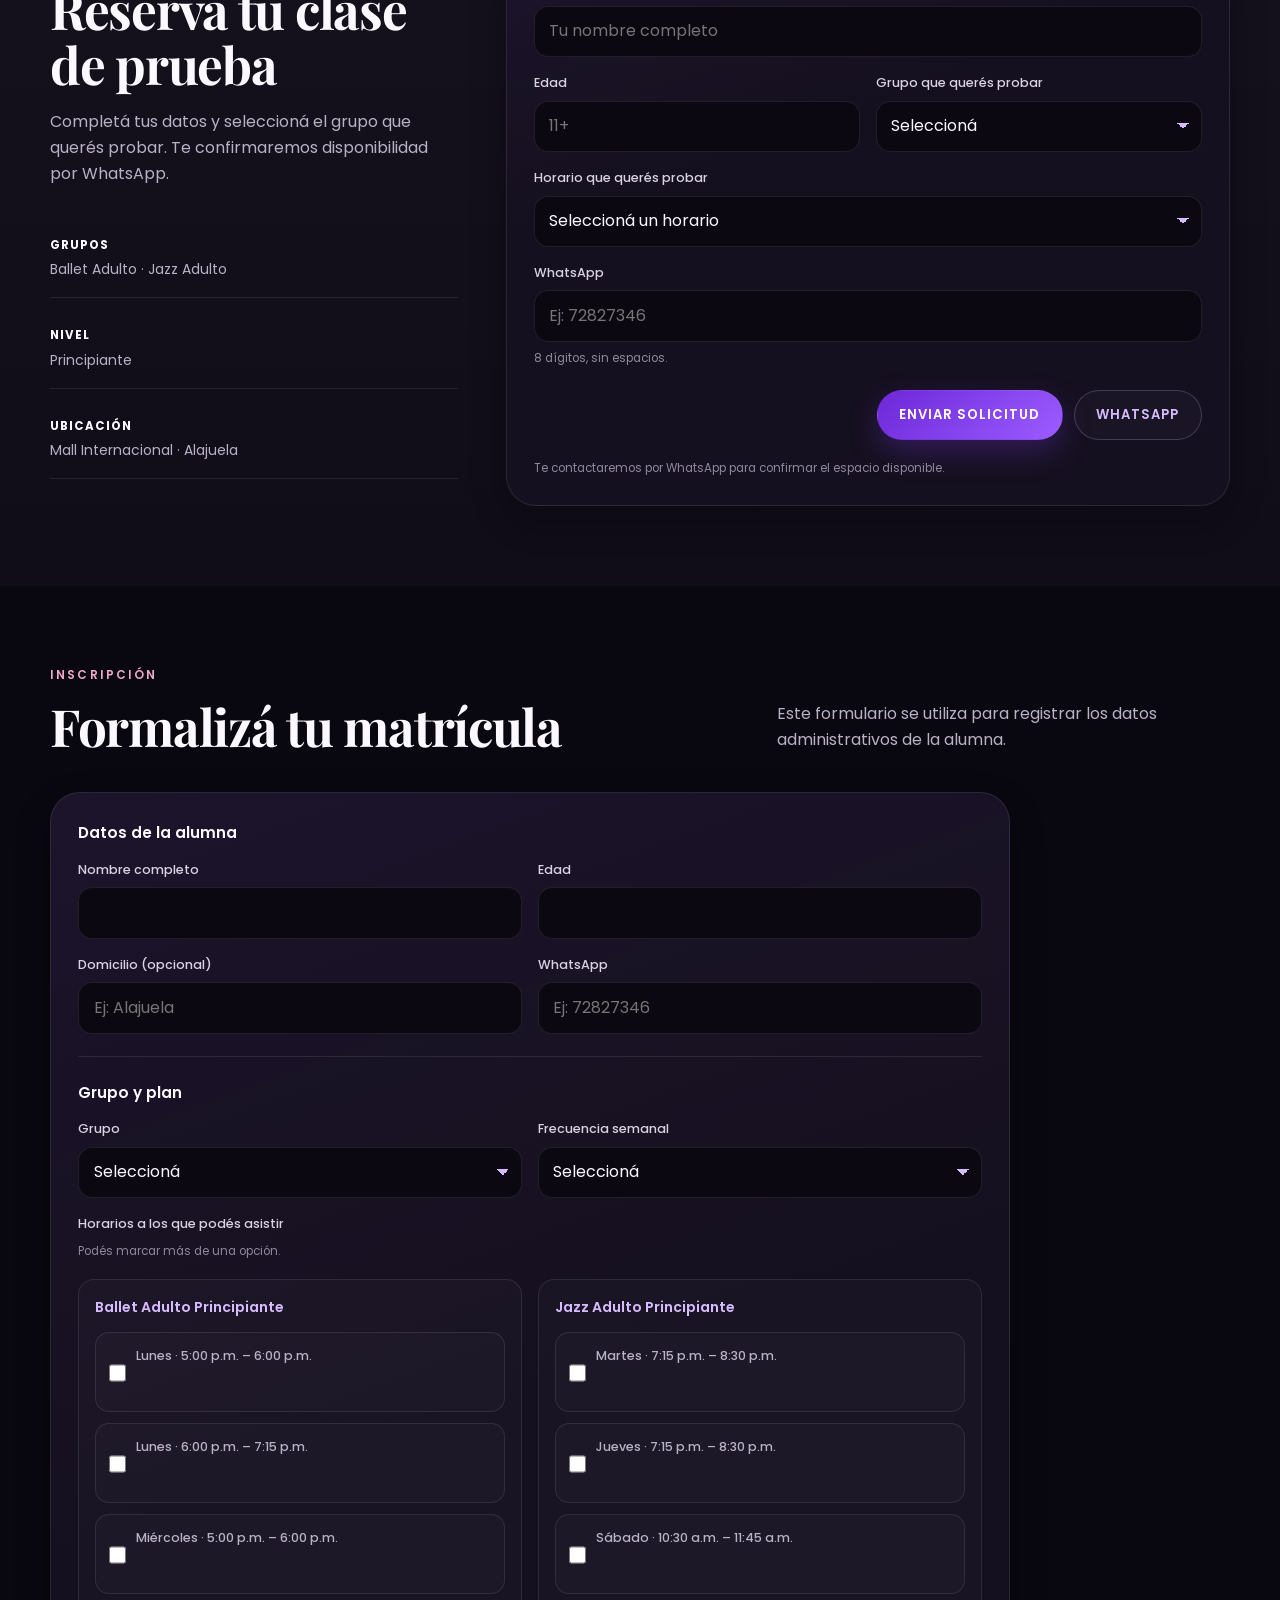
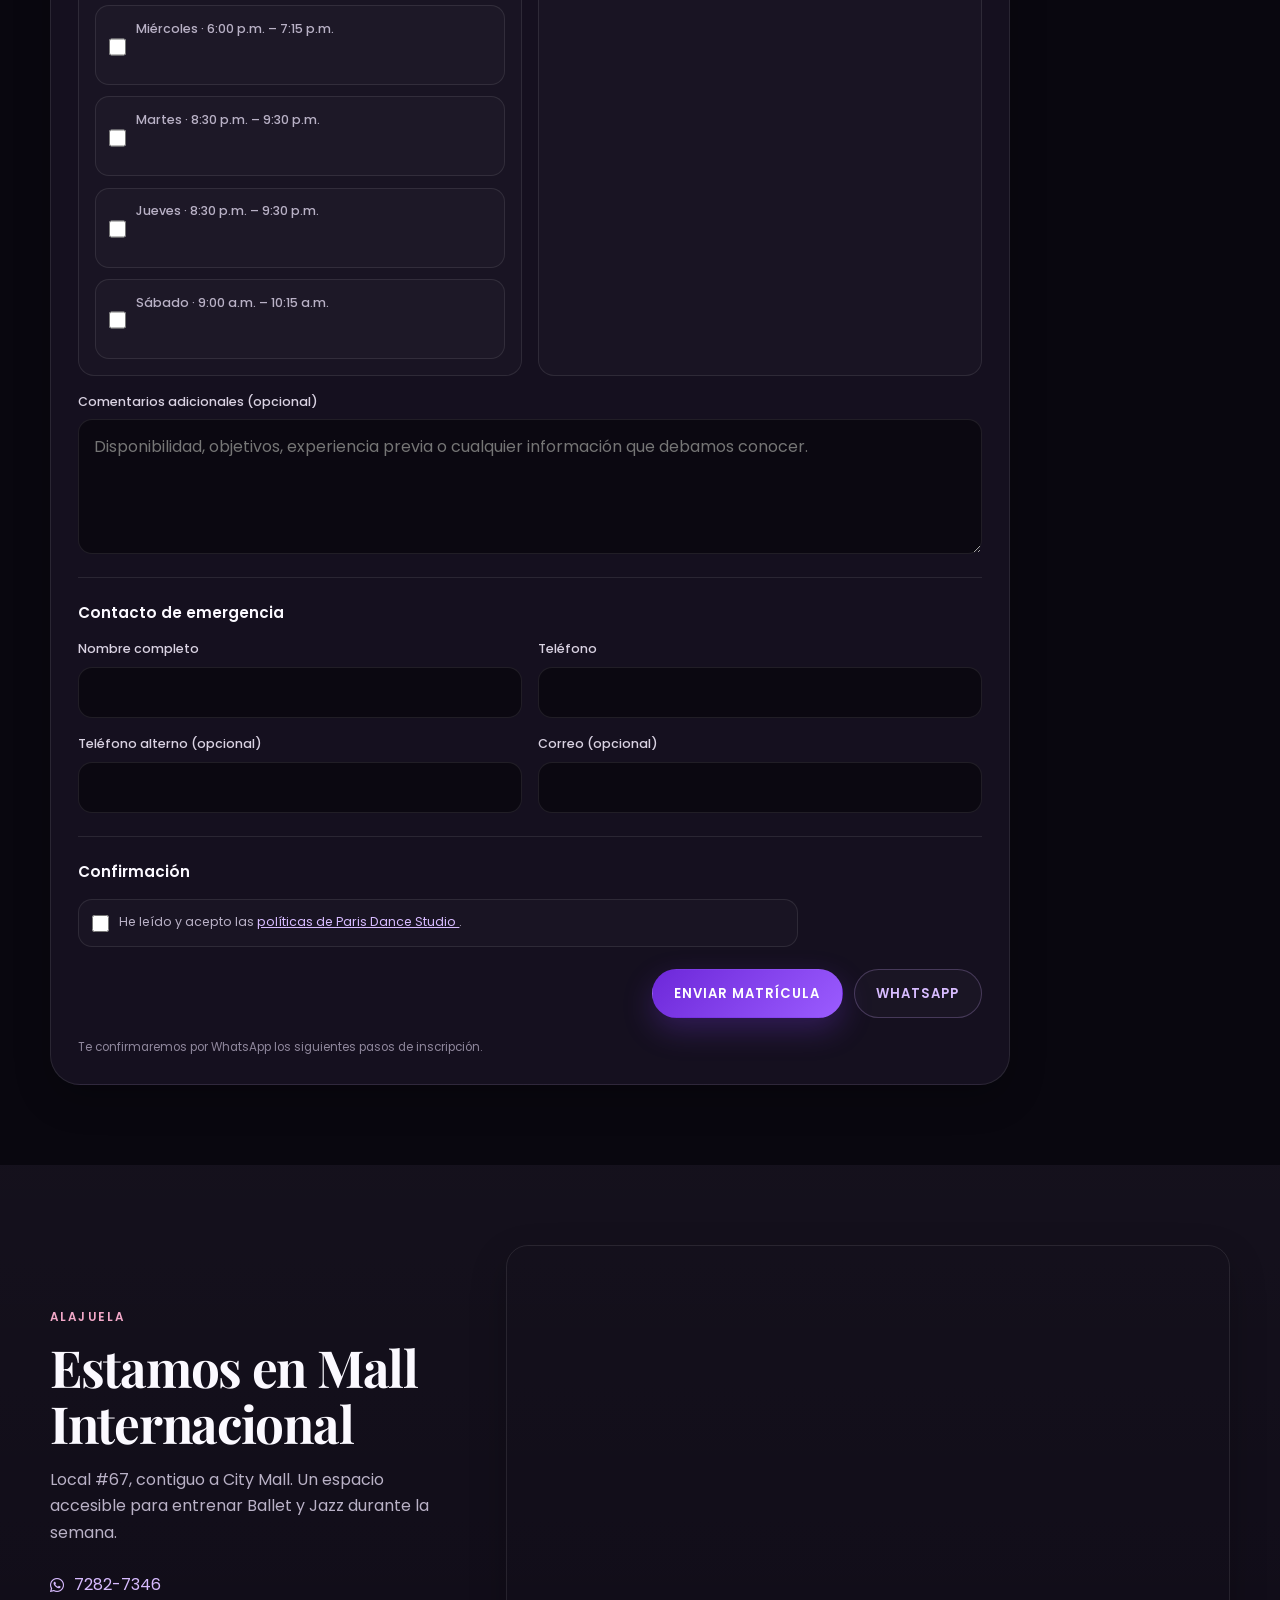
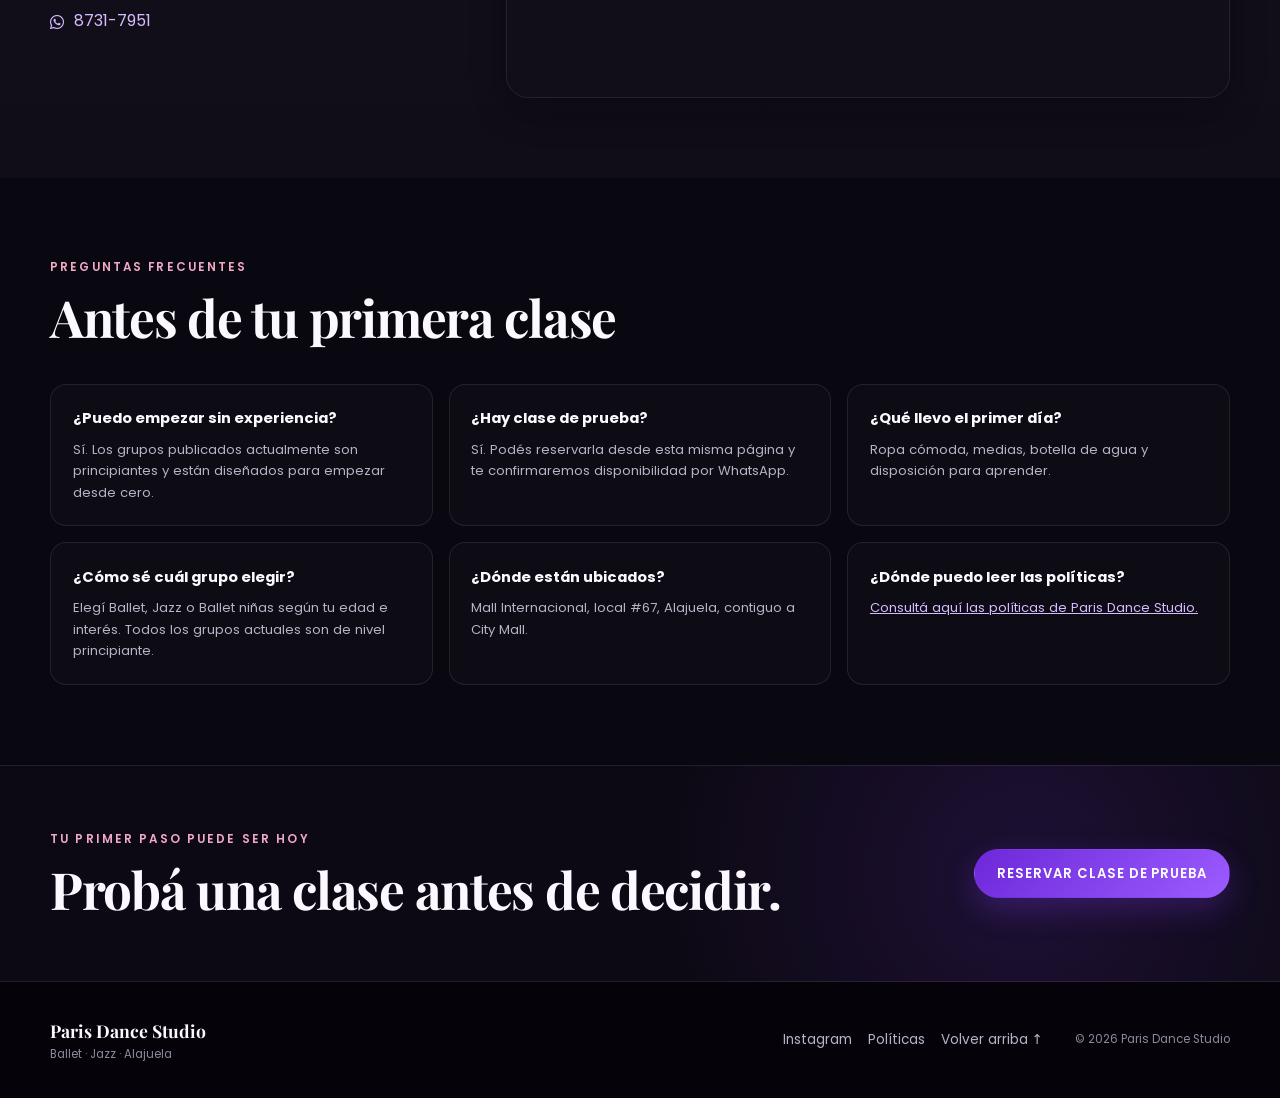
==== commit 74707ccf: "mejoras de aspecto visual" ====
--- a/index.html
+++ b/index.html
@@ -443,26 +443,31 @@
         </p>
       </div>
 
-      <div class="plans-layout">
-        <article class="poster-card">
-          <img
-            src="img/planes_principiante.png"
-            alt="Planes de nivel principiante Paris Dance Studio"
-            loading="lazy"
-          >
-        </article>
-
-        <article class="trial-promo-card">
-          <img
-            src="img/clase_prueba.png"
-            alt="Clase de prueba Paris Dance Studio"
-            loading="lazy"
-          >
-          <div class="trial-promo-action">
-            <a href="#clase-prueba" class="btn-primary">Reservar ahora</a>
-          </div>
-        </article>
-      </div>
+     <div class="plans-layout">
+
+    <article class="poster-card">
+      <img
+        src="img/planes_principiante.png"
+        alt="Planes mensuales Paris Dance Studio"
+        loading="lazy"
+      >
+    </article>
+
+    <article class="trial-promo-card">
+      <img
+        src="img/clase_prueba.png"
+        alt="Clase de prueba Paris Dance Studio"
+        loading="lazy"
+      >
+
+      <div class="trial-promo-action">
+        <a href="#clase-prueba" class="btn-primary">
+          Reservar ahora
+        </a>
+      </div>
+    </article>
+
+</div>
     </div>
   </section>
 
@@ -528,11 +533,11 @@
                 id="cp_edad"
                 name="Edad"
                 type="number"
-                min="14"
+                min="11"
                 max="90"
                 required
                 inputmode="numeric"
-                placeholder="14+"
+                placeholder="11+"
               >
             </div>
 
--- a/styles.css
+++ b/styles.css
@@ -661,28 +661,35 @@
 }
 
 /* =========================
-   PLANS
-========================= */
+   PLANS - versión más compacta
+========================= */
+
 .plans-layout{
   display:grid;
-  grid-template-columns:minmax(0,1.25fr) minmax(300px,.75fr);
-  gap:1.25rem;
-  align-items:stretch;
+  grid-template-columns:repeat(2, minmax(260px, 360px));
+  justify-content:center;
+  gap:1.5rem;
+  align-items:start;
 }
 
 .poster-card,
 .trial-promo-card{
+  width:100%;
+  max-width:360px;
   overflow:hidden;
   border:1px solid var(--border);
-  border-radius:var(--radius-lg);
+  border-radius:22px;
   background:var(--surface-soft);
   box-shadow:var(--shadow-soft);
+  margin-inline:auto;
 }
 
 .poster-card img,
 .trial-promo-card img{
   width:100%;
   height:auto;
+  display:block;
+  object-fit:contain;
 }
 
 .trial-promo-card{
@@ -691,13 +698,14 @@
 }
 
 .trial-promo-action{
-  margin-top:auto;
-  padding:1rem;
+  padding:.85rem;
   border-top:1px solid var(--border);
 }
 
 .trial-promo-action .btn-primary{
   width:100%;
+  min-height:44px;
+  font-size:.74rem;
 }
 
 /* =========================
@@ -1298,4 +1306,19 @@
     grid-template-columns:1fr;
   }
 
+}
+
+@media (max-width:760px){
+
+  .plans-layout{
+    grid-template-columns:1fr;
+    max-width:380px;
+    margin-inline:auto;
+  }
+
+  .poster-card,
+  .trial-promo-card{
+    max-width:100%;
+  }
+
 }
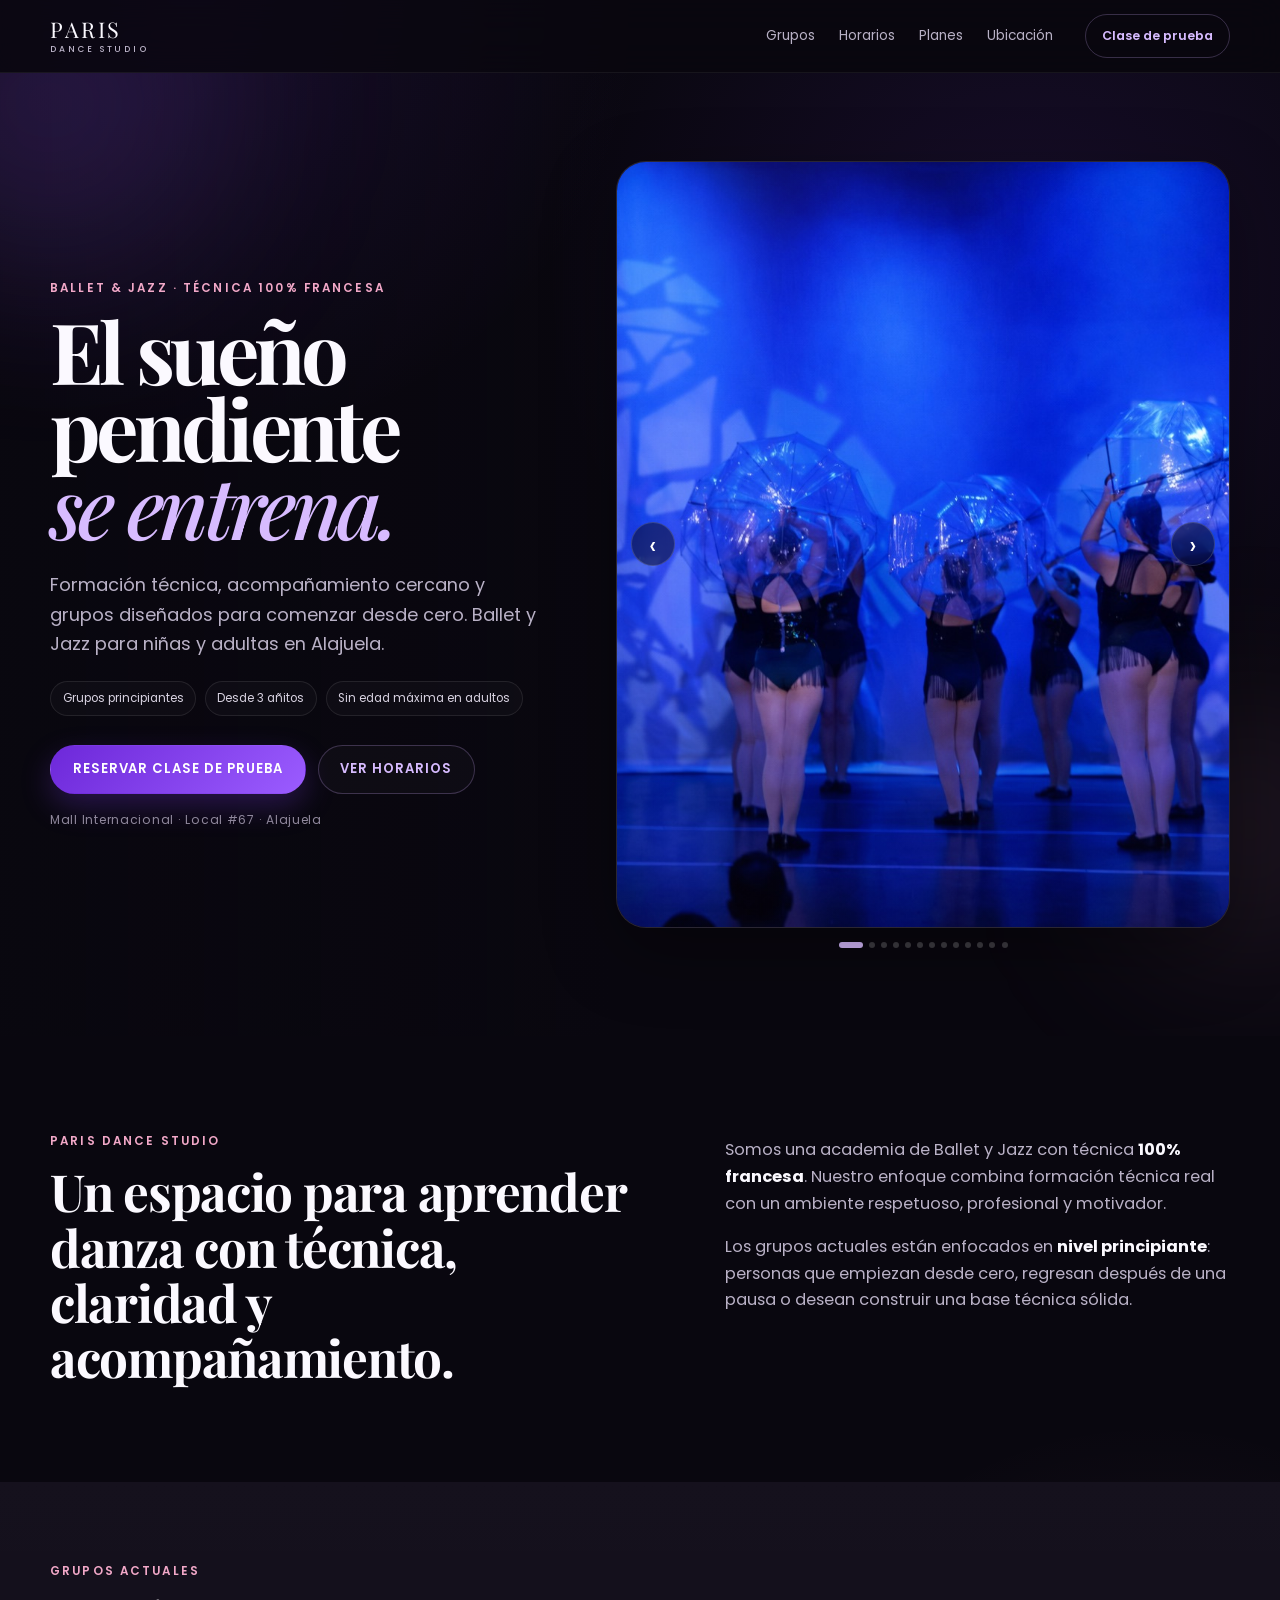
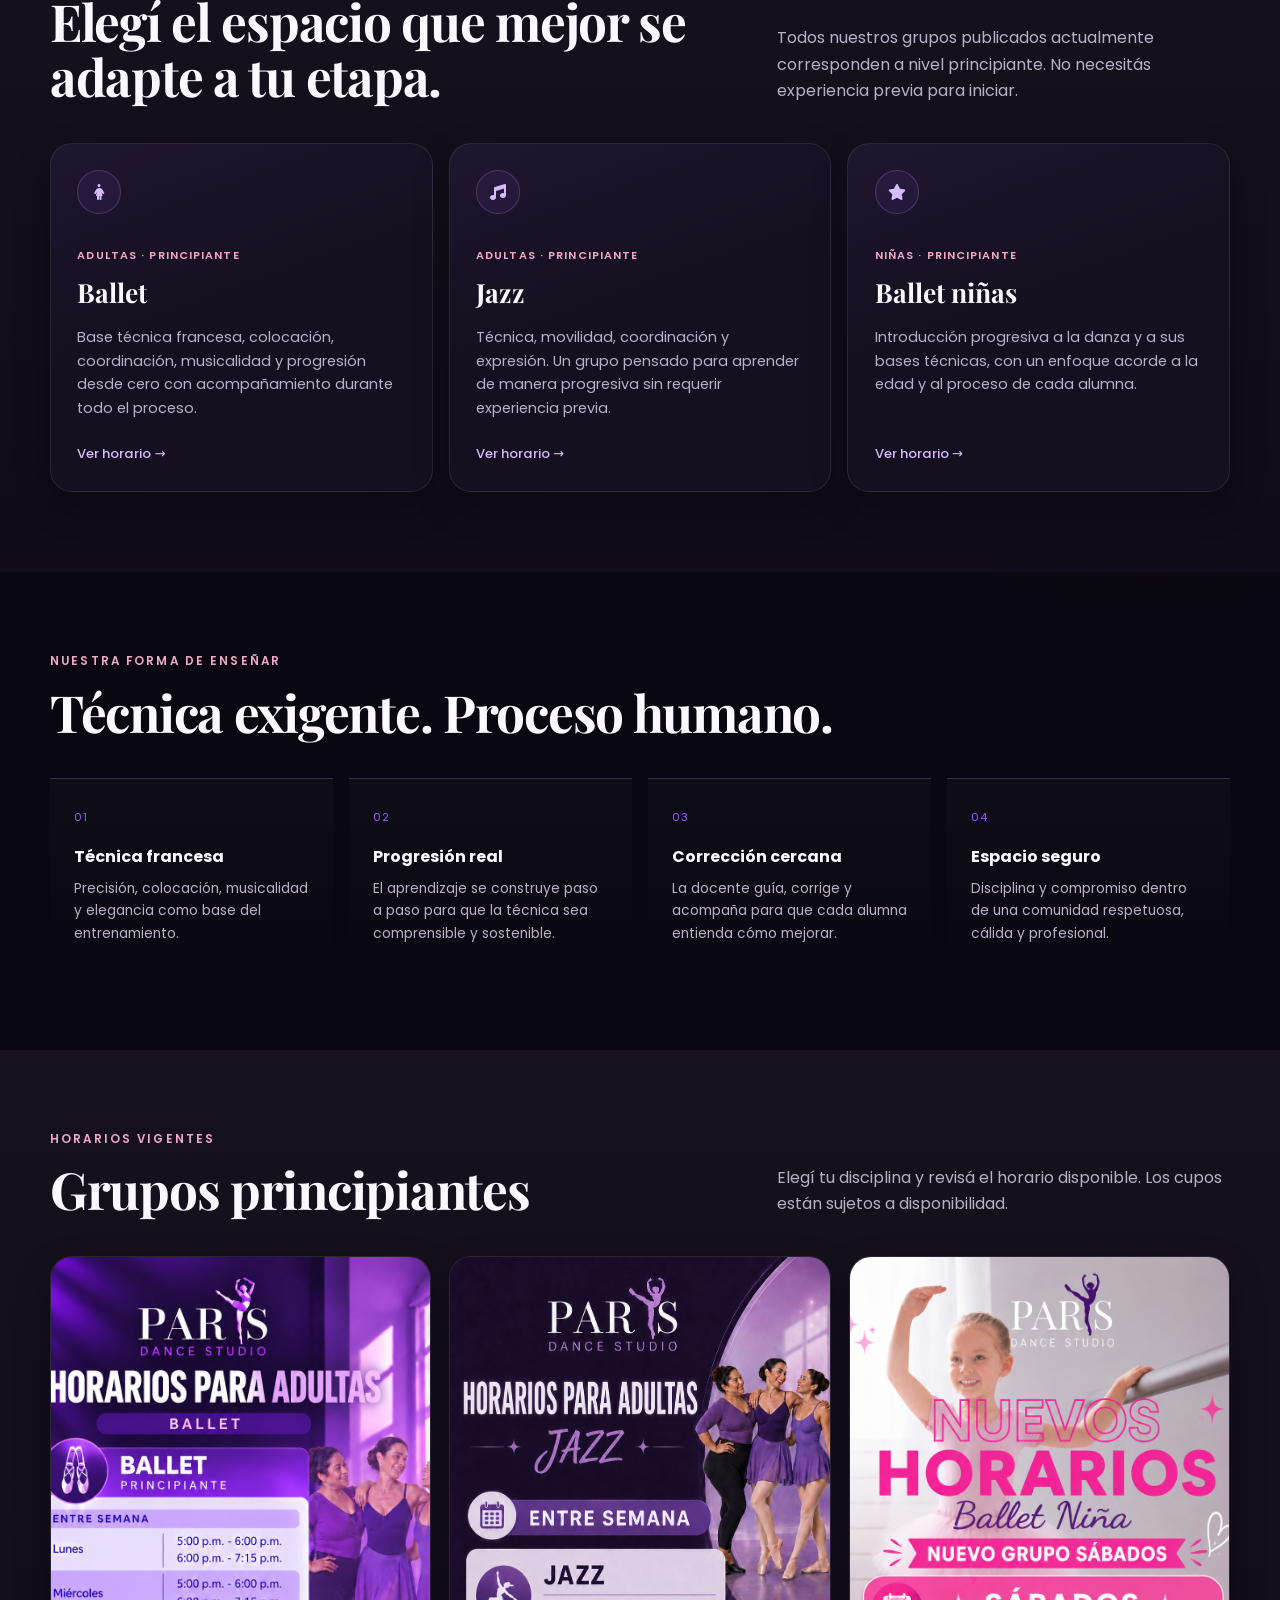
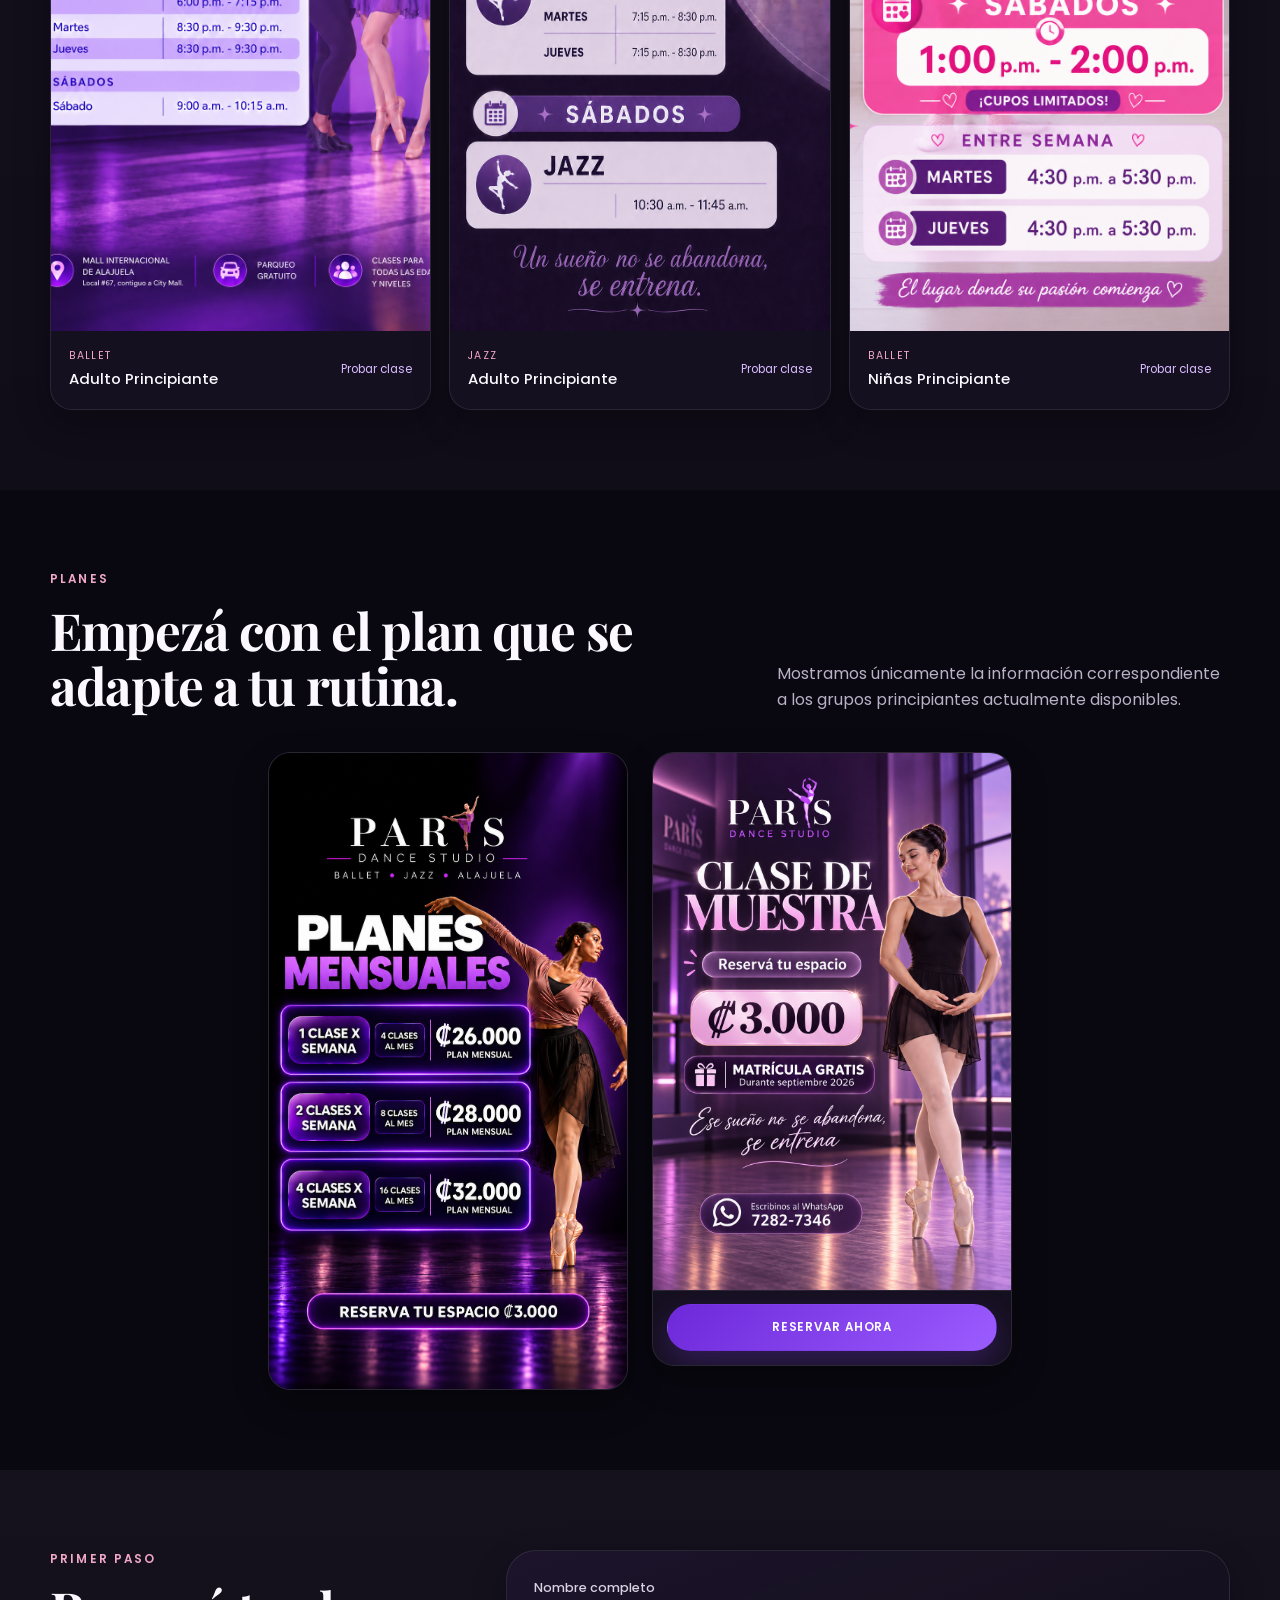
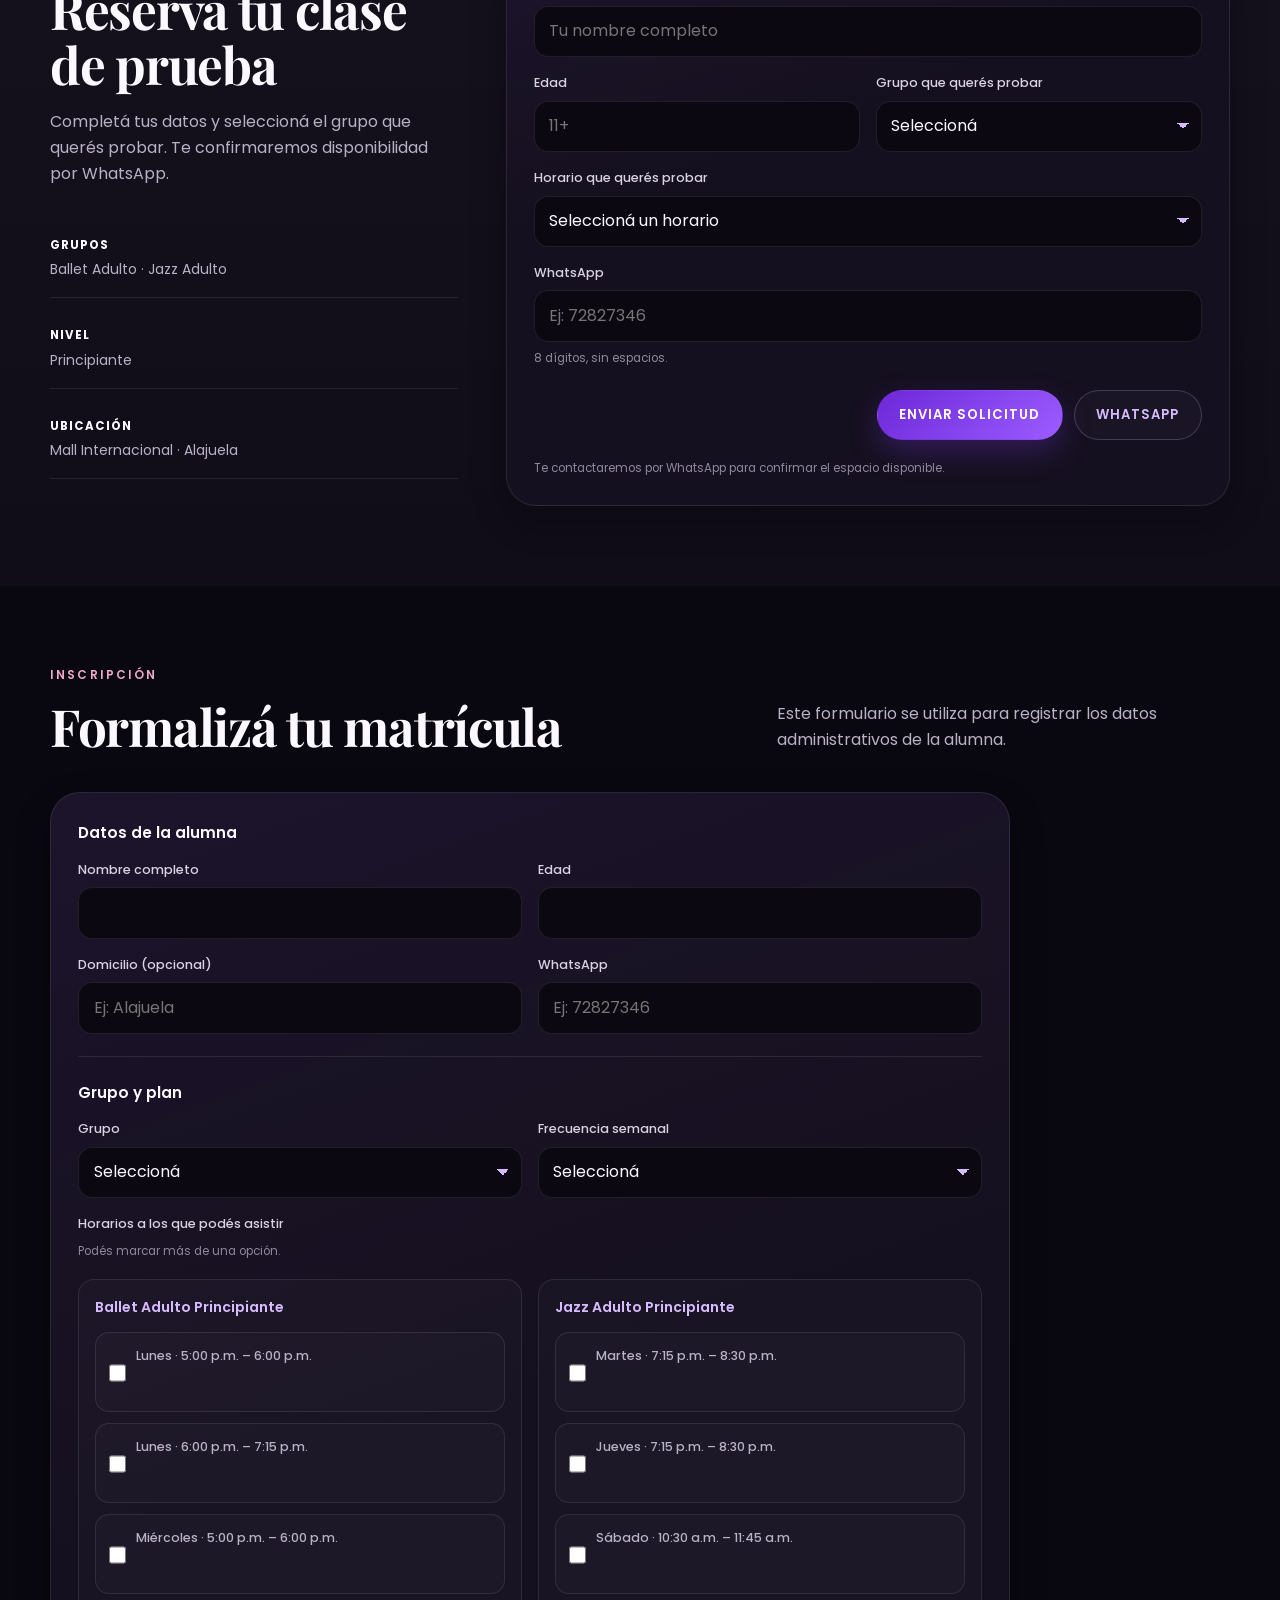
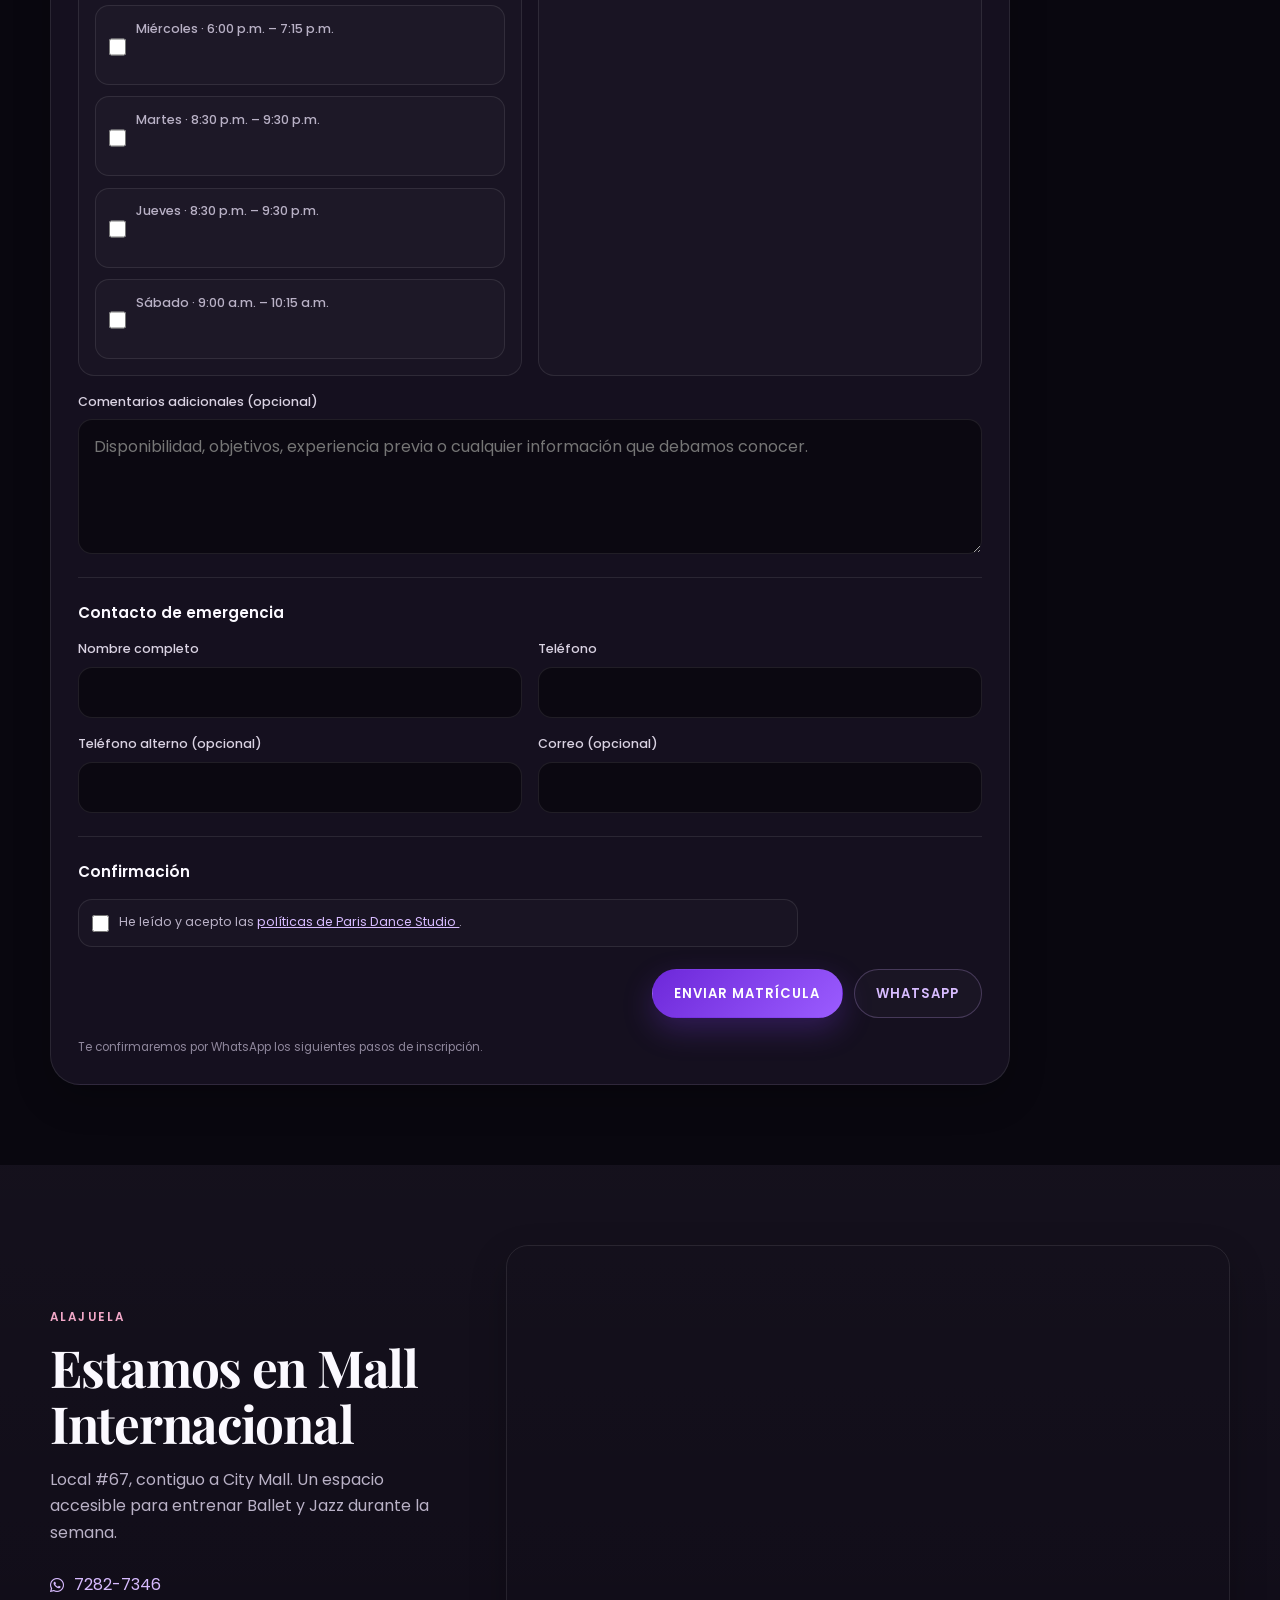
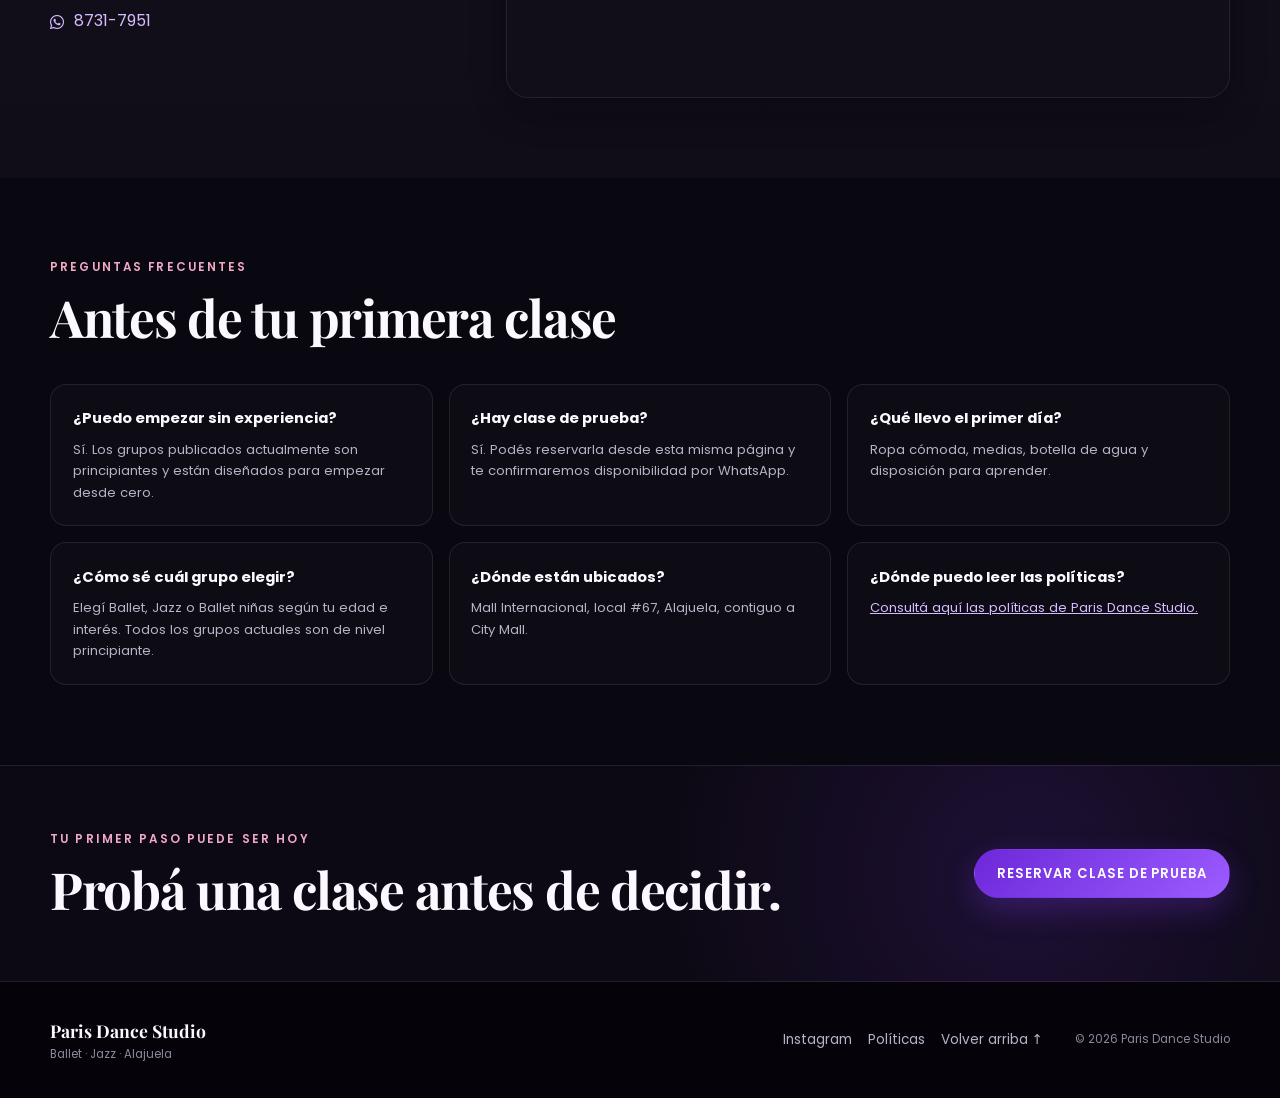
==== commit 8a850bd8: "modificacion de edad" ====
--- a/index.html
+++ b/index.html
@@ -217,7 +217,7 @@
 
         <div class="hero-badges">
           <span>Grupos principiantes</span>
-          <span>Desde 7 años</span>
+          <span>Desde 3 añitos</span>
           <span>Sin edad máxima en adultos</span>
         </div>
 
--- a/styles.css
+++ b/styles.css
@@ -1321,4 +1321,13 @@
     max-width:100%;
   }
 
+}
+
+
+#matricula{
+  scroll-margin-top:100px;
+}
+
+#clase-prueba{
+  scroll-margin-top:100px;
 }
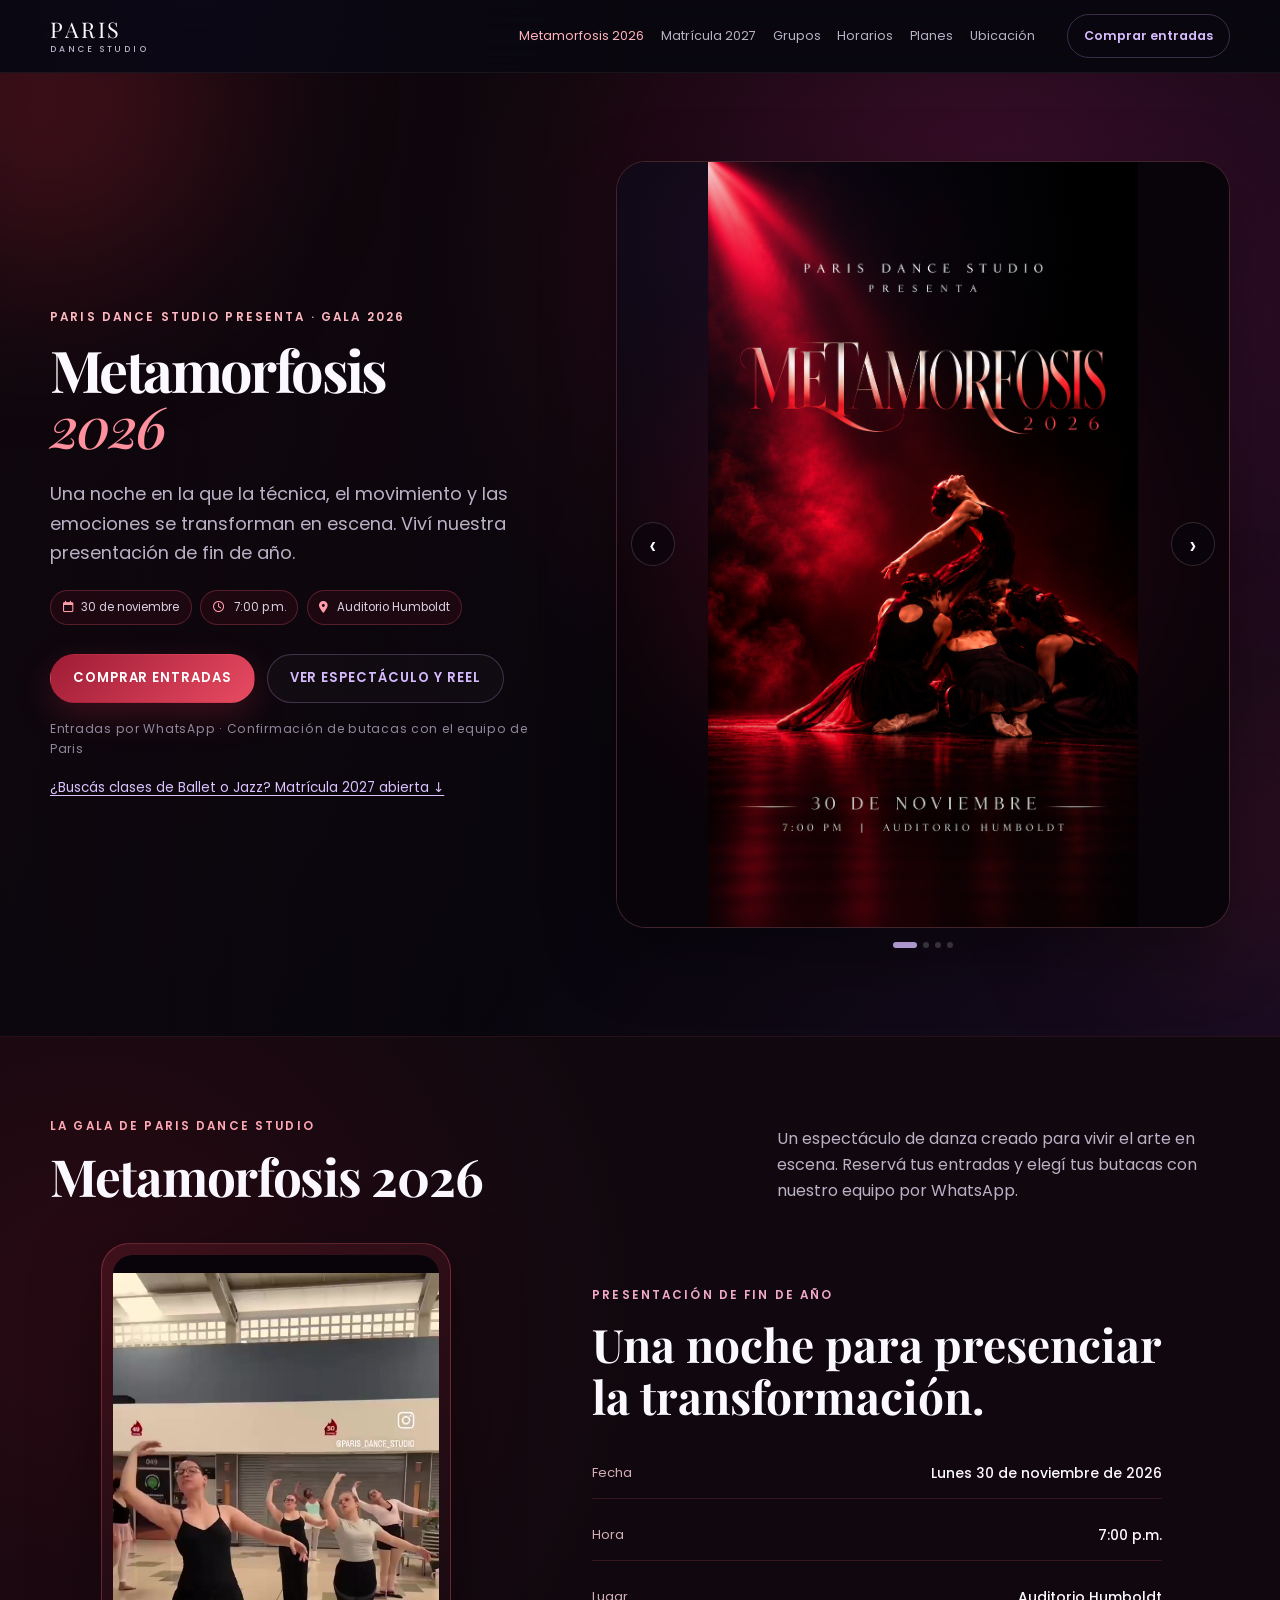
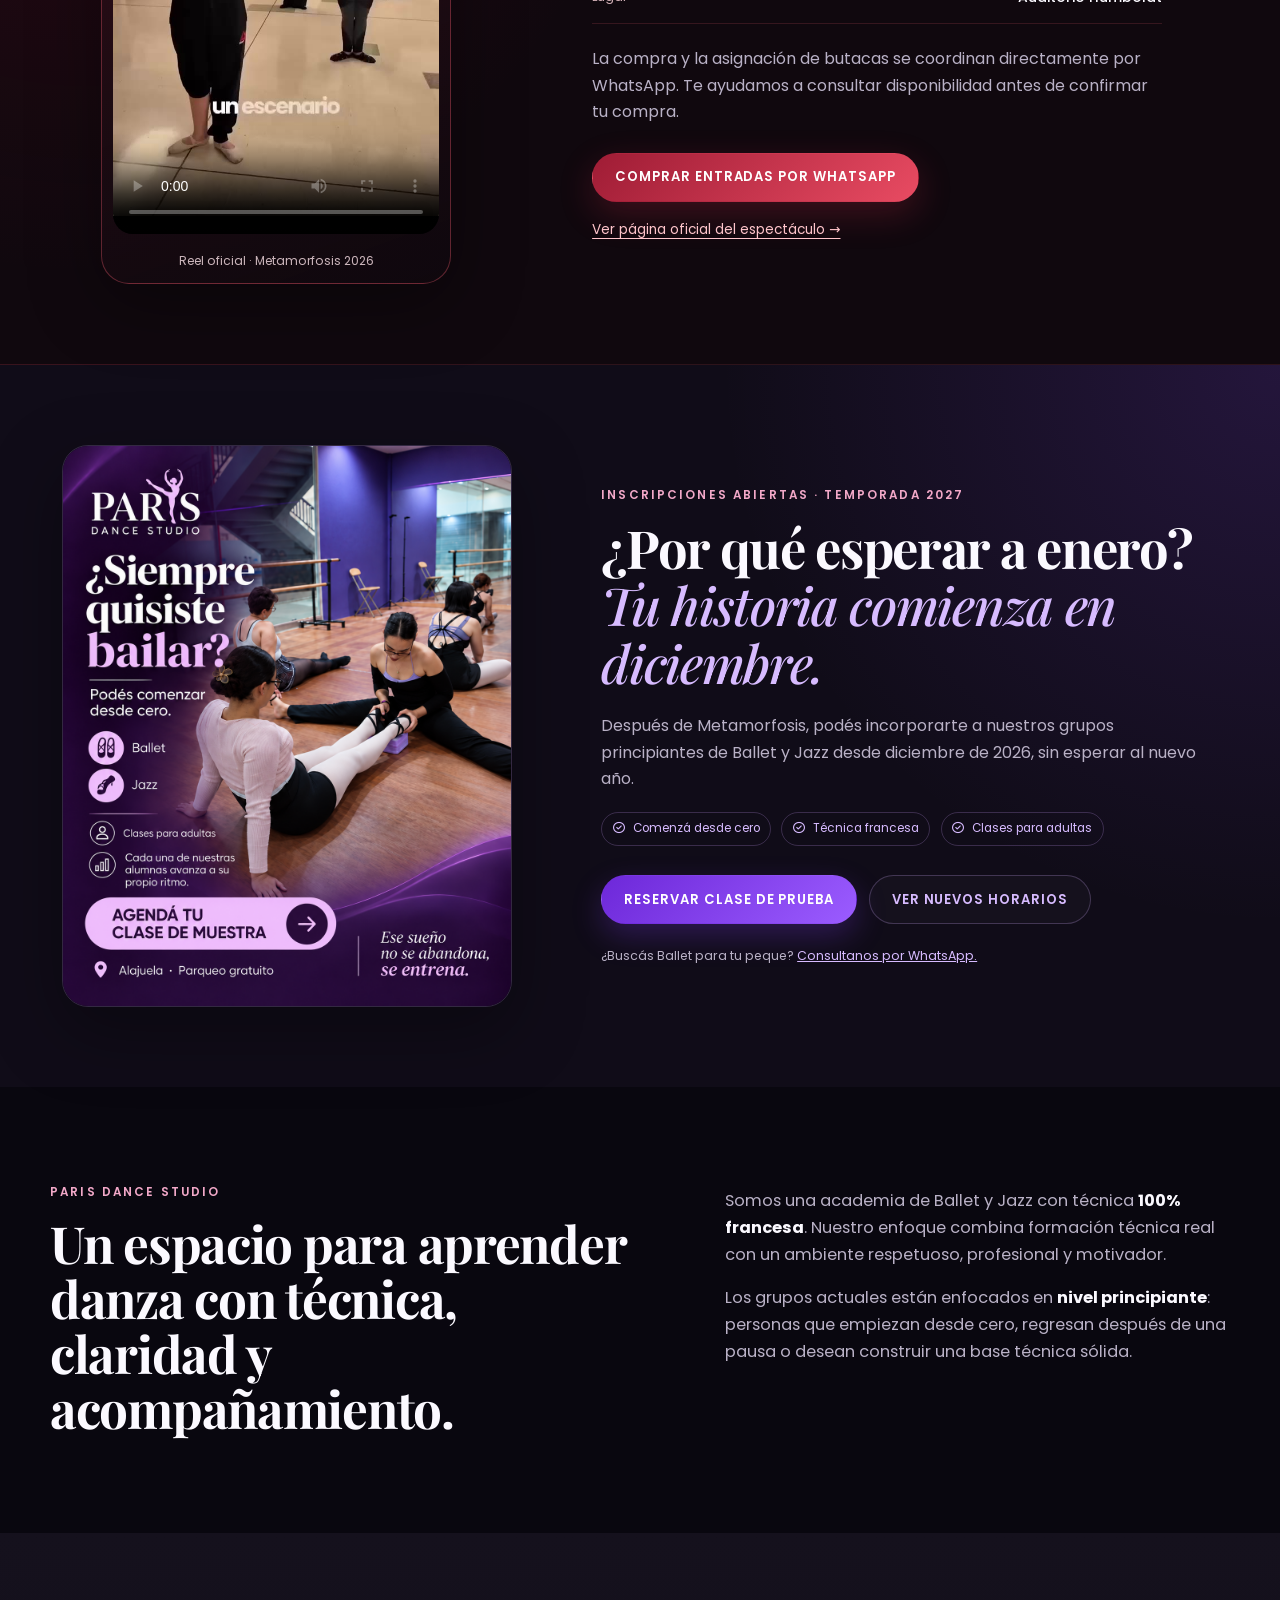
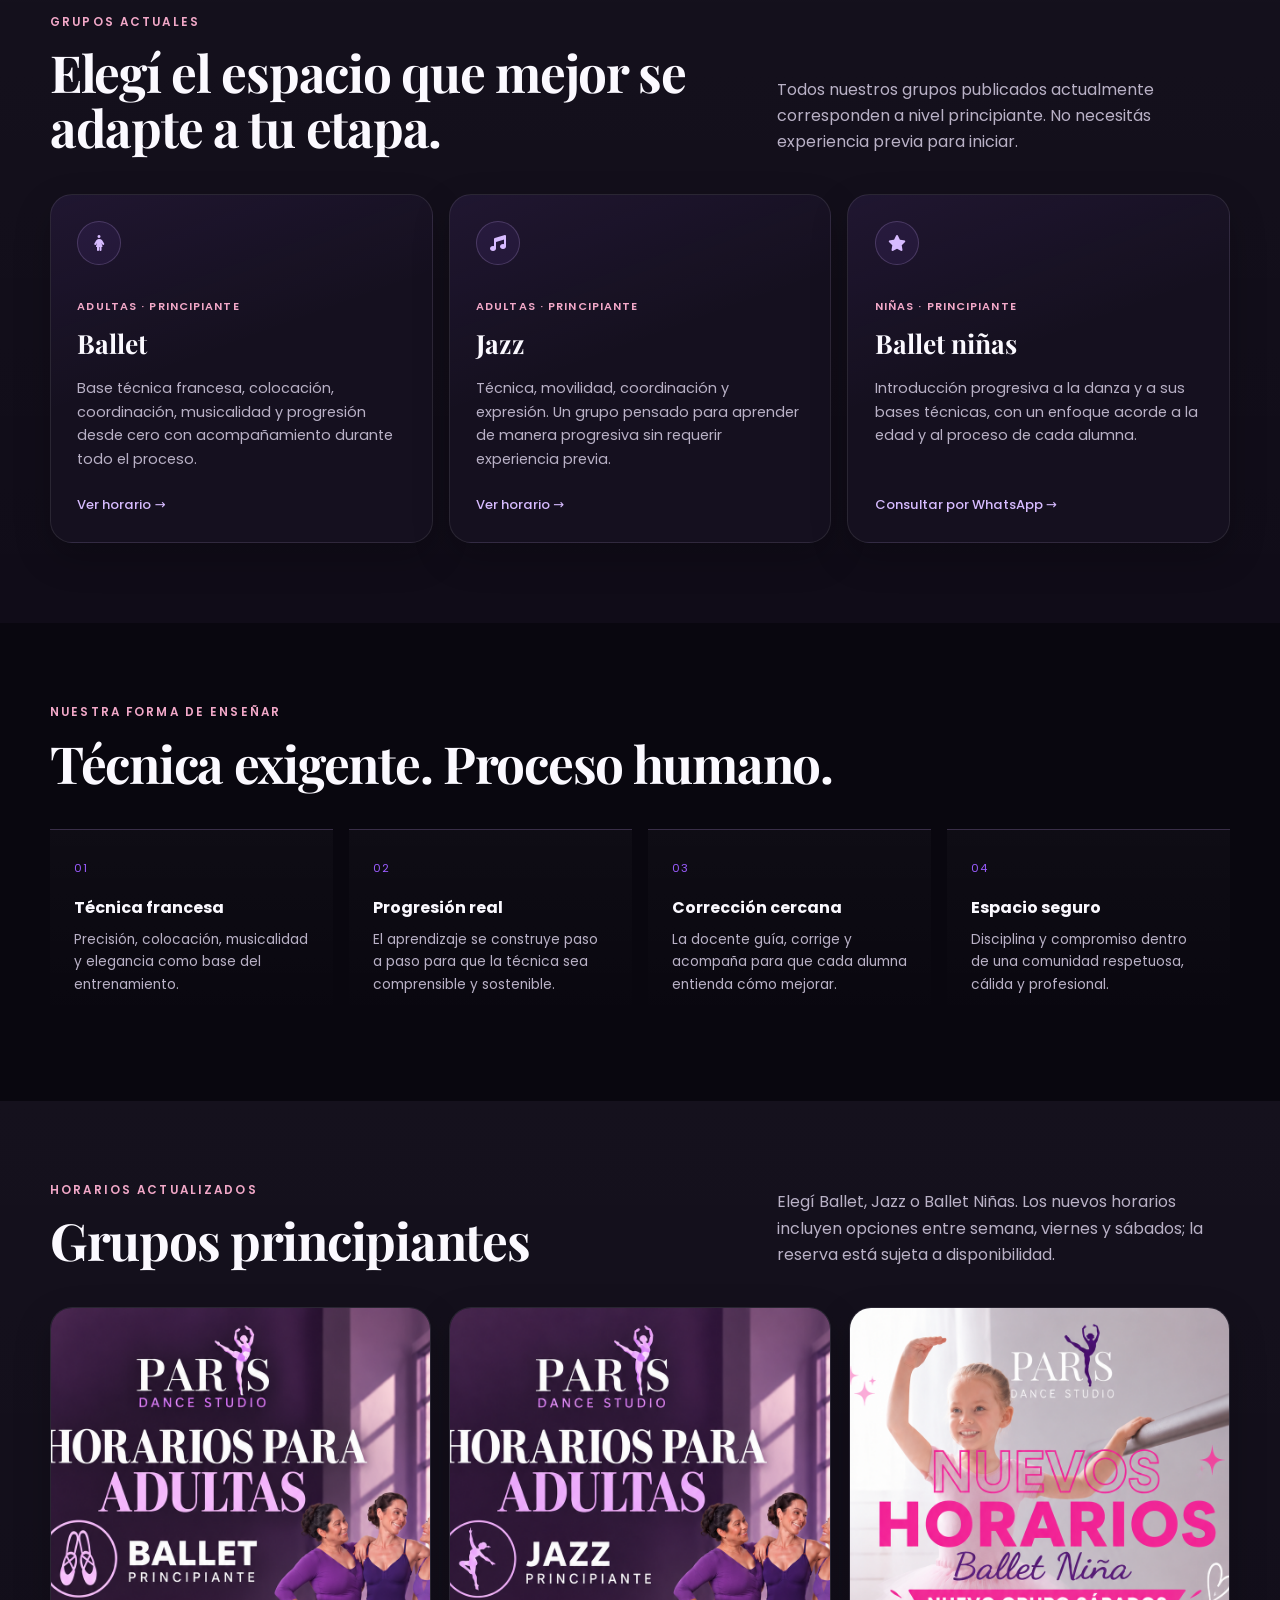
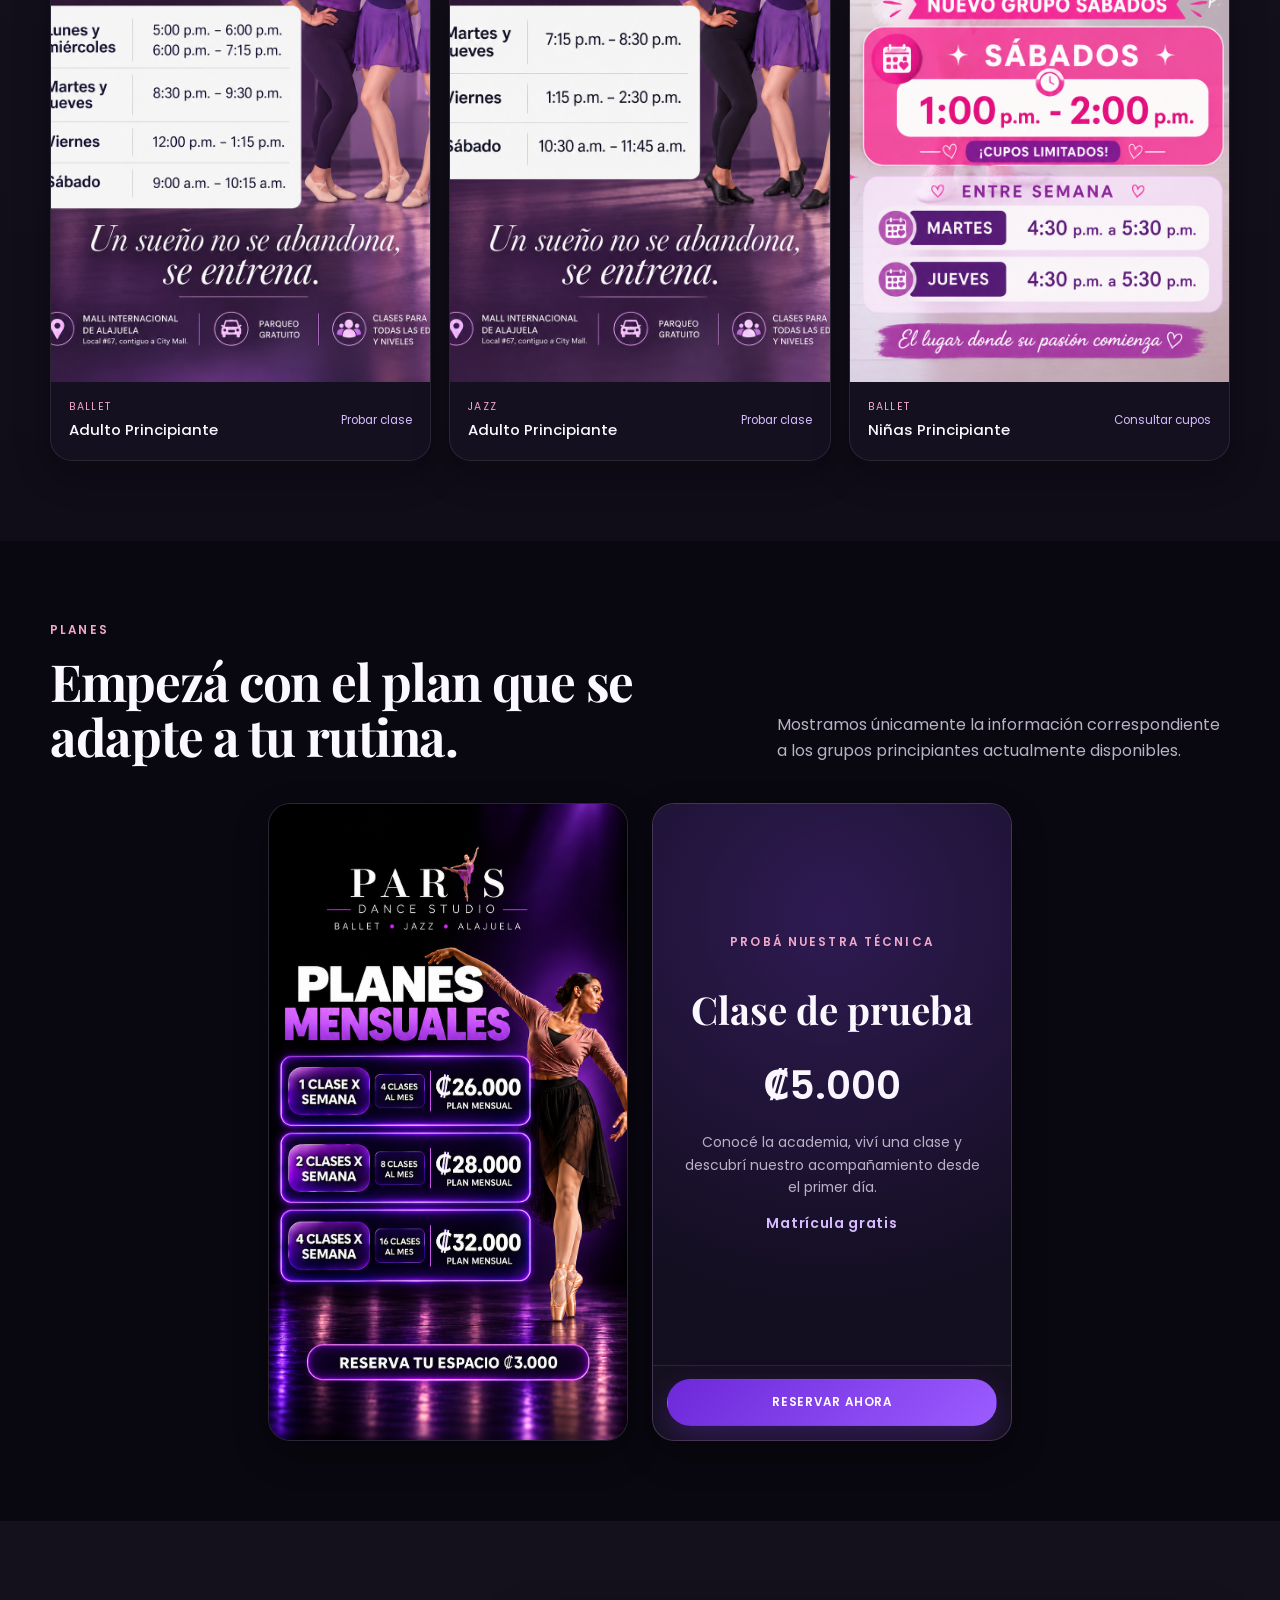
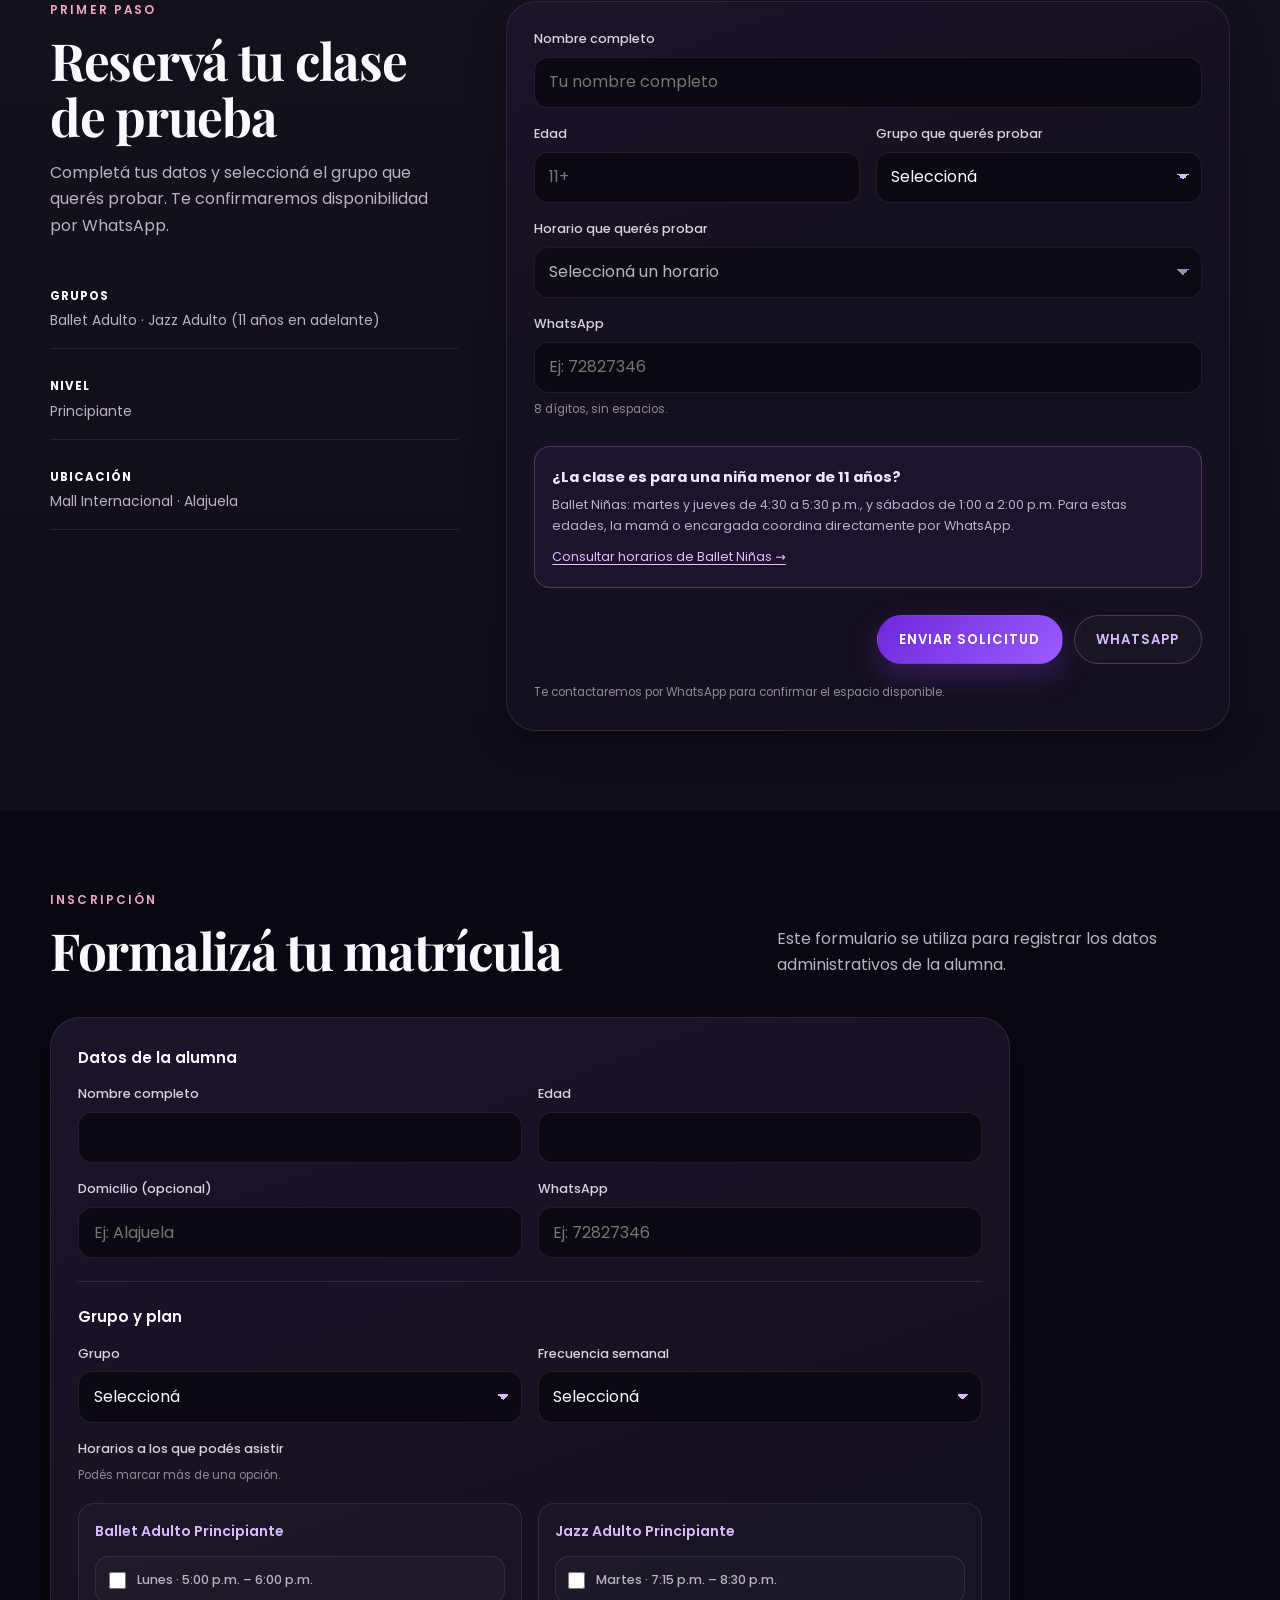
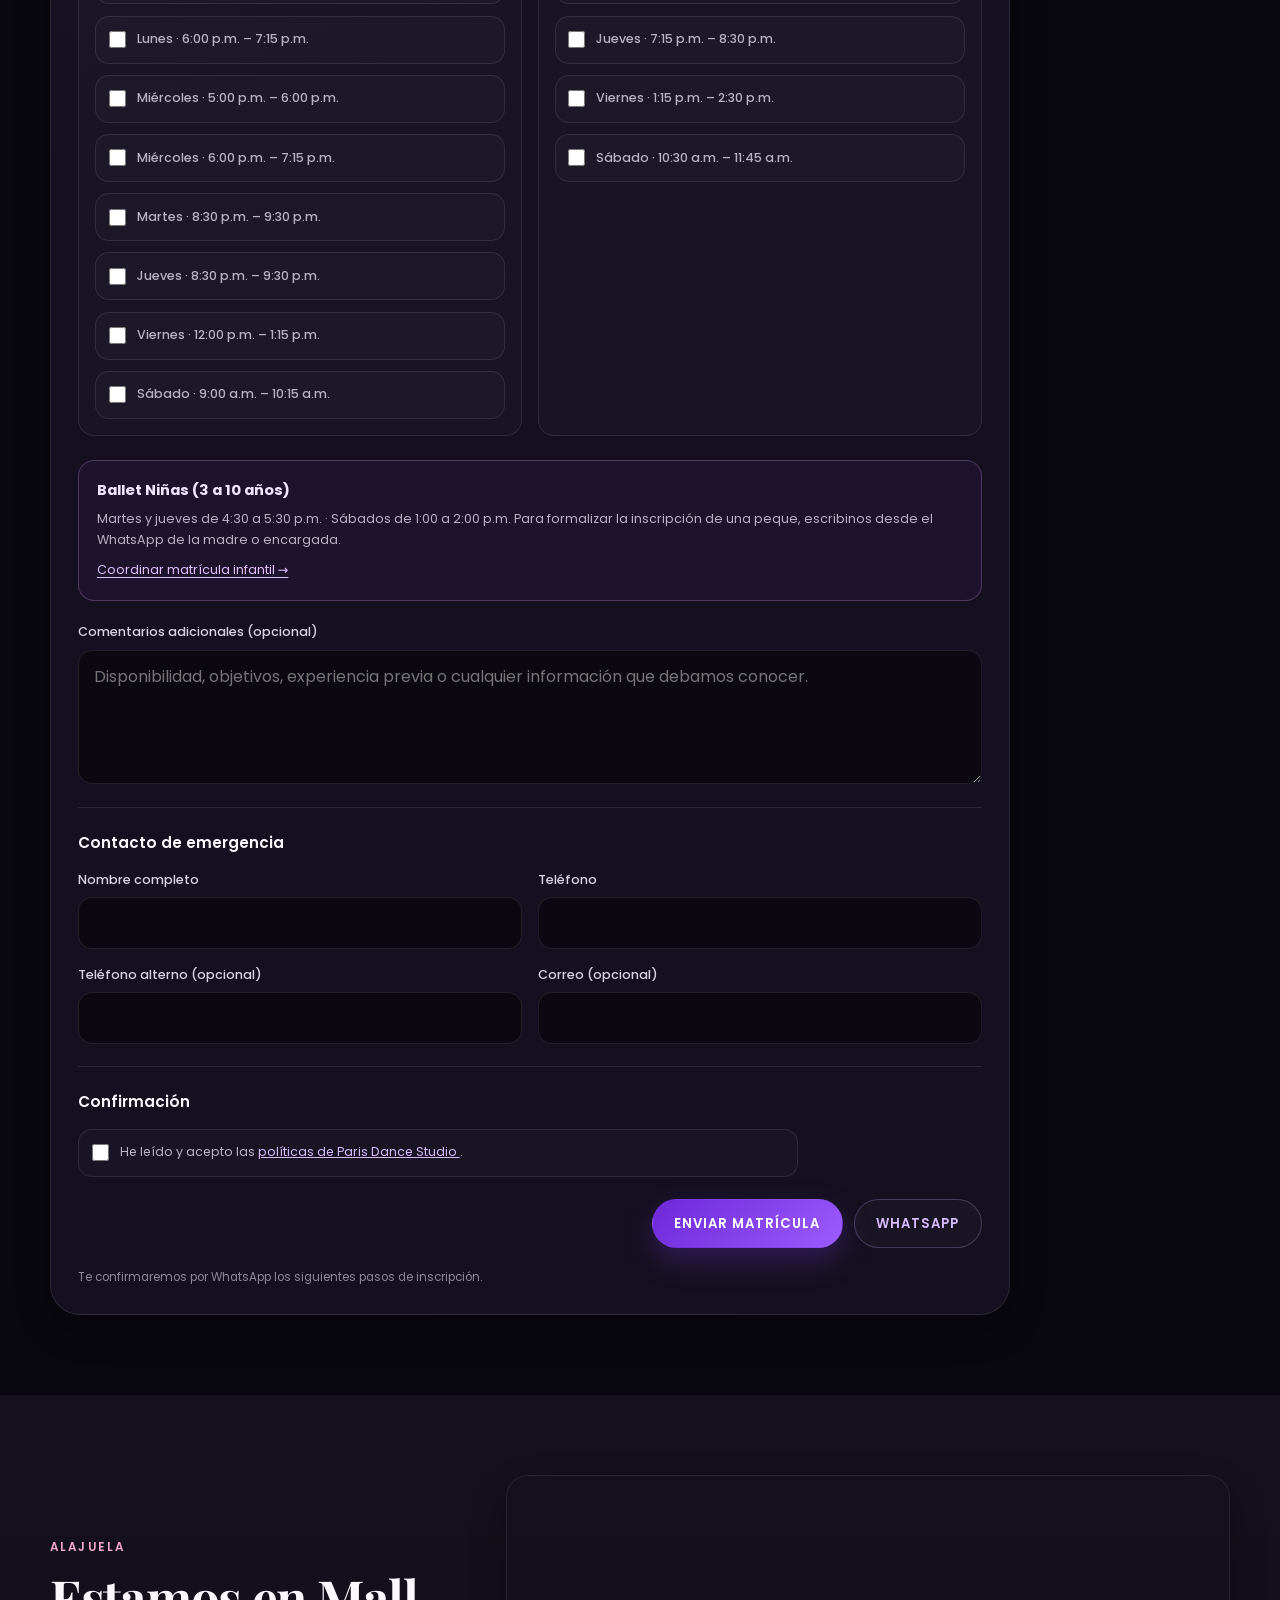
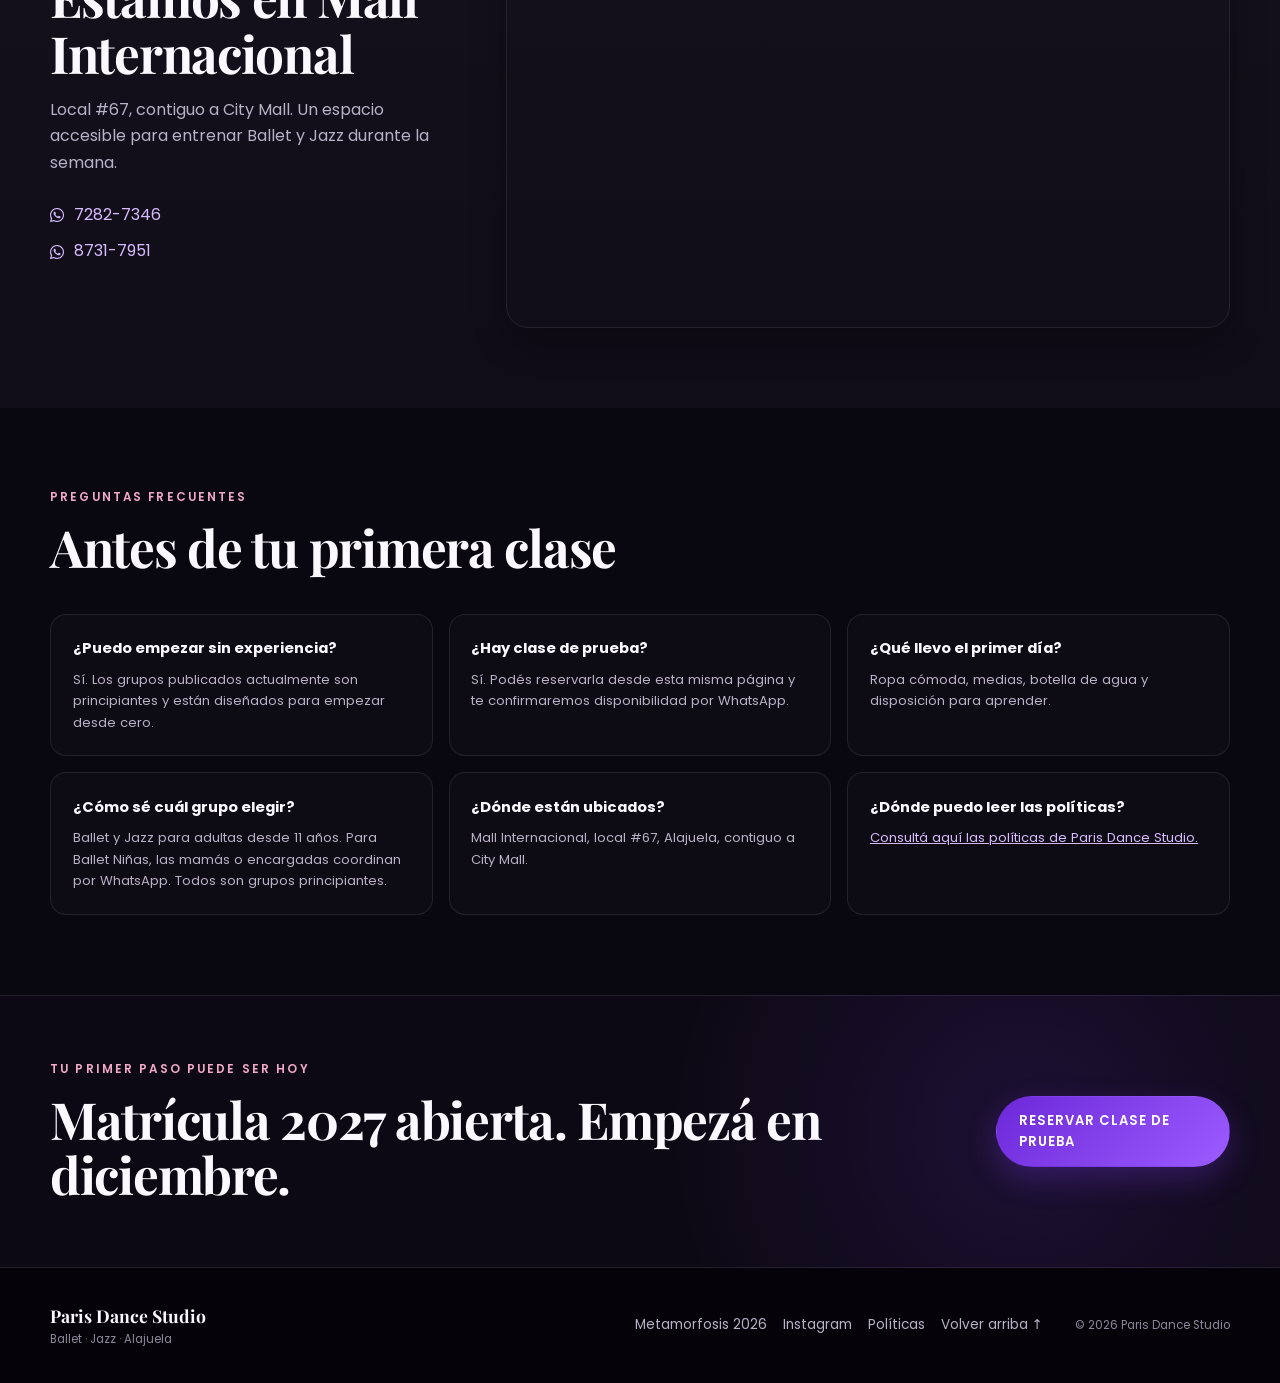
==== commit e05ea54b: "Nuevo sitio landing page" ====
--- a/index.html
+++ b/index.html
@@ -20,7 +20,7 @@
   <link rel="canonical" href="https://parisdancestudio.com/" />
 
   <!-- Open Graph -->
-  <meta property="og:title" content="Paris Dance Studio – Ballet & Jazz · Técnica Francesa" />
+  <meta property="og:title" content="Paris Dance Studio | Metamorfosis 2026 y Matrícula 2027" />
   <meta
     property="og:description"
     content="Ballet y Jazz con técnica 100% francesa en Alajuela. Grupos principiantes para niñas y adultas."
@@ -32,7 +32,7 @@
 
   <!-- Twitter -->
   <meta name="twitter:card" content="summary_large_image" />
-  <meta name="twitter:title" content="Paris Dance Studio – Ballet & Jazz" />
+  <meta name="twitter:title" content="Paris Dance Studio | Ballet, Jazz y Metamorfosis 2026" />
   <meta
     name="twitter:description"
     content="Técnica 100% francesa. Grupos principiantes para niñas y adultas en Alajuela."
@@ -68,115 +68,9 @@
     crossorigin="anonymous"
   />
 
-  <link rel="stylesheet" href="styles.css?v=8" />
-
-  <script defer>
-    document.addEventListener("DOMContentLoaded", () => {
-      const root = document.getElementById("pdsCarousel");
-      if (!root) return;
-
-      const track = root.querySelector(".carousel-track");
-      const slides = Array.from(root.querySelectorAll(".carousel-slide"));
-      const prevBtn = root.querySelector(".carousel-btn.prev");
-      const nextBtn = root.querySelector(".carousel-btn.next");
-      const dotsWrap = root.querySelector(".carousel-dots");
-
-      if (!track || !slides.length || !prevBtn || !nextBtn) return;
-
-      let index = 0;
-      let timer = null;
-      const AUTOPLAY_MS = 4200;
-
-      let dots = [];
-
-      if (dotsWrap) {
-        dotsWrap.innerHTML = "";
-
-        dots = slides.map((_, i) => {
-          const button = document.createElement("button");
-          button.type = "button";
-          button.className = "carousel-dot" + (i === 0 ? " active" : "");
-          button.setAttribute("aria-label", `Ir a la imagen ${i + 1}`);
-          button.addEventListener("click", () => goTo(i, true));
-          dotsWrap.appendChild(button);
-          return button;
-        });
-      }
-
-      function update() {
-        track.style.transform = `translateX(${-index * 100}%)`;
-        dots.forEach((dot, i) => dot.classList.toggle("active", i === index));
-      }
-
-      function goTo(nextIndex, userAction = false) {
-        index = (nextIndex + slides.length) % slides.length;
-        update();
-
-        if (userAction) restartAutoplay();
-      }
-
-      function next(userAction = false) {
-        goTo(index + 1, userAction);
-      }
-
-      function prev(userAction = false) {
-        goTo(index - 1, userAction);
-      }
-
-      prevBtn.addEventListener("click", () => prev(true));
-      nextBtn.addEventListener("click", () => next(true));
-
-      let startX = 0;
-      let dragging = false;
-
-      root.addEventListener(
-        "touchstart",
-        (event) => {
-          dragging = true;
-          startX = event.touches[0].clientX;
-        },
-        { passive: true }
-      );
-
-      root.addEventListener(
-        "touchend",
-        (event) => {
-          if (!dragging) return;
-
-          dragging = false;
-          const dx = event.changedTouches[0].clientX - startX;
-
-          if (Math.abs(dx) > 40) {
-            dx < 0 ? next(true) : prev(true);
-          }
-        },
-        { passive: true }
-      );
-
-      function stopAutoplay() {
-        if (!timer) return;
-        clearInterval(timer);
-        timer = null;
-      }
-
-      function startAutoplay() {
-        stopAutoplay();
-        timer = setInterval(() => next(false), AUTOPLAY_MS);
-      }
-
-      function restartAutoplay() {
-        startAutoplay();
-      }
-
-      root.addEventListener("mouseenter", stopAutoplay);
-      root.addEventListener("mouseleave", startAutoplay);
-
-      update();
-      startAutoplay();
-
-      document.getElementById("year").textContent = new Date().getFullYear();
-    });
-  </script>
+  <link rel="stylesheet" href="styles.css?v=20261106" />
+
+  <script src="js/site.js?v=20261106" defer></script>
 </head>
 
 <body>
@@ -186,79 +80,129 @@
       <a class="nav-brand" href="#inicio">PARIS <span>Dance Studio</span></a>
 
       <div class="nav-links">
+        <a href="#metamorfosis">Metamorfosis 2026</a>
+        <a href="#matricula-2027">Matrícula 2027</a>
         <a href="#grupos">Grupos</a>
         <a href="#horarios">Horarios</a>
         <a href="#planes">Planes</a>
         <a href="#ubicacion">Ubicación</a>
       </div>
 
-      <a class="nav-cta" href="#clase-prueba">Clase de prueba</a>
+      <a class="nav-cta" href="metamorfosis.html">Comprar entradas</a>
     </div>
   </nav>
 
-  <!-- HERO -->
-  <header class="hero" id="inicio">
-    <div class="hero-glow hero-glow-one"></div>
-    <div class="hero-glow hero-glow-two"></div>
+  <!-- HERO: campaña Metamorfosis 2026 -->
+  <header class="hero hero-show" id="inicio">
+    <div class="hero-glow hero-glow-one" aria-hidden="true"></div>
+    <div class="hero-glow hero-glow-two" aria-hidden="true"></div>
 
     <div class="container hero-shell">
       <div class="hero-copy">
-        <p class="eyebrow">Ballet & Jazz · Técnica 100% francesa</p>
-
-        <h1>
-          El sueño pendiente
-          <span>se entrena.</span>
-        </h1>
-
+        <p class="eyebrow">Paris Dance Studio presenta · Gala 2026</p>
+        <h1>Metamorfosis <span>2026</span></h1>
         <p class="hero-description">
-          Formación técnica, acompañamiento cercano y grupos diseñados para comenzar desde cero.
-          Ballet y Jazz para niñas y adultas en Alajuela.
+          Una noche en la que la técnica, el movimiento y las emociones se transforman en escena.
+          Viví nuestra presentación de fin de año.
         </p>
 
-        <div class="hero-badges">
-          <span>Grupos principiantes</span>
-          <span>Desde 3 añitos</span>
-          <span>Sin edad máxima en adultos</span>
+        <div class="hero-badges hero-show-details">
+          <span><i class="fa-regular fa-calendar"></i> 30 de noviembre</span>
+          <span><i class="fa-regular fa-clock"></i> 7:00 p.m.</span>
+          <span><i class="fa-solid fa-location-dot"></i> Auditorio Humboldt</span>
         </div>
 
         <div class="hero-actions">
-          <a href="#clase-prueba" class="btn-primary">Reservar clase de prueba</a>
-          <a href="#horarios" class="btn-secondary">Ver horarios</a>
-        </div>
-
-        <p class="hero-microcopy">
-          Mall Internacional · Local #67 · Alajuela
-        </p>
+          <a href="metamorfosis.html" class="btn-primary btn-show">Comprar entradas</a>
+          <a href="#metamorfosis" class="btn-secondary">Ver espectáculo y reel</a>
+        </div>
+        <p class="hero-microcopy">Entradas por WhatsApp · Confirmación de butacas con el equipo de Paris</p>
+        <a class="hero-campaign-link" href="#matricula-2027">¿Buscás clases de Ballet o Jazz? Matrícula 2027 abierta ↓</a>
       </div>
 
       <div class="hero-media">
-        <div class="carousel" id="pdsCarousel" aria-label="Galería Paris Dance Studio">
+        <div class="carousel carousel-metamorfosis" id="pdsCarousel" aria-label="Galería de Metamorfosis y Paris Dance Studio">
           <div class="carousel-viewport">
             <div class="carousel-track">
-              <div class="carousel-slide"><img src="img/paris_nueva05.PNG" alt="Clase en Paris Dance Studio" loading="eager"></div>
-              <div class="carousel-slide"><img src="img/paris24.jpg" alt="Alumnas de Paris Dance Studio" loading="lazy"></div>
-              <div class="carousel-slide"><img src="img/paris10.JPEG" alt="Entrenamiento de danza en Paris Dance Studio" loading="lazy"></div>
-              <div class="carousel-slide"><img src="img/paris11.JPEG" alt="Bailarina de Paris Dance Studio" loading="lazy"></div>
-              <div class="carousel-slide"><img src="img/paris16.JPEG" alt="Clase de ballet en Paris Dance Studio" loading="lazy"></div>
-              <div class="carousel-slide"><img src="img/paris17.JPEG" alt="Formación en Paris Dance Studio" loading="lazy"></div>
-              <div class="carousel-slide"><img src="img/paris18.JPEG" alt="Danza en Paris Dance Studio" loading="lazy"></div>
-              <div class="carousel-slide"><img src="img/paris20.JPEG" alt="Ballet en Paris Dance Studio" loading="lazy"></div>
-              <div class="carousel-slide"><img src="img/paris21.JPEG" alt="Alumnas de Paris Dance Studio" loading="lazy"></div>
-              <div class="carousel-slide"><img src="img/paris22.JPEG" alt="Jazz en Paris Dance Studio" loading="lazy"></div>
-              <div class="carousel-slide"><img src="img/paris23.JPEG" alt="Paris Dance Studio Alajuela" loading="lazy"></div>
-              <div class="carousel-slide"><img src="img/paris_nueva02.PNG" alt="Bailarinas de Paris Dance Studio" loading="lazy"></div>
-              <div class="carousel-slide"><img src="img/paris_nueva04.PNG" alt="Comunidad Paris Dance Studio" loading="lazy"></div>
+              <div class="carousel-slide carousel-slide--poster">
+                <img src="img/metamorfosis-2026-flyer.png" alt="Flyer oficial Metamorfosis 2026, 30 de noviembre a las 7 p.m. en el Auditorio Humboldt" loading="eager" fetchpriority="high">
+              </div>
+              <div class="carousel-slide carousel-slide--poster">
+                <img src="img/metamorfosis-reel-portada.jpg" alt="Imagen del reel oficial Metamorfosis 2026" loading="lazy">
+                <a class="carousel-overlay-link" href="#metamorfosis">Ver reel oficial <i class="fa-solid fa-circle-play"></i></a>
+              </div>
+              <div class="carousel-slide carousel-slide--poster">
+                <img src="img/matricula-2027-adultas.png" alt="Matrícula 2027: clases de Ballet y Jazz para empezar desde cero" loading="lazy">
+                <a class="carousel-overlay-link carousel-overlay-link--purple" href="#matricula-2027">Matrícula 2027 abierta</a>
+              </div>
+              <div class="carousel-slide"><img src="img/paris_nueva05.PNG" alt="Alumnas de Paris Dance Studio" loading="lazy"></div>
             </div>
-
             <button class="carousel-btn prev" type="button" aria-label="Imagen anterior">‹</button>
             <button class="carousel-btn next" type="button" aria-label="Imagen siguiente">›</button>
           </div>
-
           <div class="carousel-dots" aria-label="Indicadores del carrusel"></div>
         </div>
       </div>
     </div>
   </header>
+
+    <!-- ESPECTÁCULO: información para anuncios y compra -->
+  <section class="section show-section" id="metamorfosis">
+    <div class="container">
+      <div class="section-heading show-section-heading">
+        <div>
+          <p class="section-kicker">La gala de Paris Dance Studio</p>
+          <h2>Metamorfosis 2026</h2>
+        </div>
+        <p>Un espectáculo de danza creado para vivir el arte en escena. Reservá tus entradas y elegí tus butacas con nuestro equipo por WhatsApp.</p>
+      </div>
+      <div class="show-layout">
+        <div class="show-reel-card">
+          <video controls playsinline preload="metadata" poster="img/metamorfosis-reel-portada.jpg" aria-label="Reel oficial de Metamorfosis 2026">
+            <source src="img/metamorfosis-2026-reel.mp4" type="video/mp4">
+            Tu navegador no admite la reproducción del video.
+          </video>
+          <p>Reel oficial · Metamorfosis 2026</p>
+        </div>
+        <div class="show-info">
+          <p class="section-kicker">Presentación de fin de año</p>
+          <h3>Una noche para presenciar la transformación.</h3>
+          <div class="show-facts">
+            <div><span>Fecha</span><strong>Lunes 30 de noviembre de 2026</strong></div>
+            <div><span>Hora</span><strong>7:00 p.m.</strong></div>
+            <div><span>Lugar</span><strong>Auditorio Humboldt</strong></div>
+          </div>
+          <p>La compra y la asignación de butacas se coordinan directamente por WhatsApp. Te ayudamos a consultar disponibilidad antes de confirmar tu compra.</p>
+          <a class="btn-primary btn-show" href="https://wa.me/50671190434?text=Bonjour%2C%20quiero%20comprar%20entradas%20para%20Metamorfosis%202026.%20%C2%BFMe%20ayudan%20con%20la%20disponibilidad%20de%20butacas%3F" target="_blank" rel="noopener">Comprar entradas por WhatsApp</a>
+          <a href="metamorfosis.html" class="show-details-link">Ver página oficial del espectáculo →</a>
+        </div>
+      </div>
+    </div>
+  </section>
+
+  <!-- MATRÍCULA 2027 -->
+  <section class="section matricula-campaign" id="matricula-2027">
+    <div class="container campaign-layout">
+      <div class="campaign-art">
+        <img src="img/matricula-2027-adultas.png" alt="Clases de Ballet y Jazz para adultas: podés comenzar desde cero en Paris Dance Studio" loading="lazy">
+      </div>
+      <div class="campaign-copy">
+        <p class="section-kicker">Inscripciones abiertas · Temporada 2027</p>
+        <h2>¿Por qué esperar a enero? <em>Tu historia comienza en diciembre.</em></h2>
+        <p>Después de Metamorfosis, podés incorporarte a nuestros grupos principiantes de Ballet y Jazz desde diciembre de 2026, sin esperar al nuevo año.</p>
+        <div class="campaign-points">
+          <span><i class="fa-regular fa-circle-check"></i> Comenzá desde cero</span>
+          <span><i class="fa-regular fa-circle-check"></i> Técnica francesa</span>
+          <span><i class="fa-regular fa-circle-check"></i> Clases para adultas</span>
+        </div>
+        <div class="hero-actions">
+          <a class="btn-primary" href="#clase-prueba">Reservar clase de prueba</a>
+          <a class="btn-secondary" href="#horarios">Ver nuevos horarios</a>
+        </div>
+        <p class="campaign-kids-note">¿Buscás Ballet para tu peque? <a href="https://wa.me/50672827346?text=Bonjour%2C%20quiero%20informaci%C3%B3n%20de%20Ballet%20Ni%C3%B1as%20y%20los%20horarios%20nuevos." target="_blank" rel="noopener">Consultanos por WhatsApp.</a></p>
+      </div>
+    </div>
+  </section>
 
   <!-- INTRO -->
   <section class="section intro-section" id="quienes-somos">
@@ -328,7 +272,7 @@
             Introducción progresiva a la danza y a sus bases técnicas, con un enfoque
             acorde a la edad y al proceso de cada alumna.
           </p>
-          <a href="#horarios">Ver horario <span>→</span></a>
+          <a href="https://wa.me/50672827346?text=Bonjour%2C%20quiero%20informaci%C3%B3n%20de%20Ballet%20para%20mi%20peque." target="_blank" rel="noopener">Consultar por WhatsApp <span>→</span></a>
         </article>
       </div>
     </div>
@@ -372,64 +316,34 @@
     </div>
   </section>
 
-  <!-- HORARIOS -->
+  <!-- HORARIOS: imágenes oficiales actualizadas -->
   <section class="section section-alt" id="horarios">
     <div class="container">
       <div class="section-heading">
         <div>
-          <p class="section-kicker">Horarios vigentes</p>
+          <p class="section-kicker">Horarios actualizados</p>
           <h2>Grupos principiantes</h2>
         </div>
-        <p>
-          Elegí tu disciplina y revisá el horario disponible. Los cupos están sujetos
-          a disponibilidad.
-        </p>
-      </div>
-
+        <p>Elegí Ballet, Jazz o Ballet Niñas. Los nuevos horarios incluyen opciones entre semana, viernes y sábados; la reserva está sujeta a disponibilidad.</p>
+      </div>
       <div class="schedule-grid">
         <article class="schedule-card">
-          <div class="schedule-image">
-            <img src="img/horario_ballet_principiante.png" alt="Horario Ballet Adulto Principiante" loading="lazy">
-          </div>
-          <div class="schedule-caption">
-            <div>
-              <span>Ballet</span>
-              <h3>Adulto Principiante</h3>
-            </div>
-            <a href="#clase-prueba">Probar clase</a>
-          </div>
-        </article>
-
+          <div class="schedule-image"><img src="img/horario_ballet_principiante.png" alt="Ballet adulto: lunes y miércoles 5:00 y 6:00 p.m., martes y jueves 8:30 p.m., viernes 12:00 p.m., sábados 9:00 a.m." loading="lazy"></div>
+          <div class="schedule-caption"><div><span>Ballet</span><h3>Adulto Principiante</h3></div><a href="#clase-prueba">Probar clase</a></div>
+        </article>
         <article class="schedule-card">
-          <div class="schedule-image">
-            <img src="img/horario_jazz_principiante.png" alt="Horario Jazz Adulto Principiante" loading="lazy">
-          </div>
-          <div class="schedule-caption">
-            <div>
-              <span>Jazz</span>
-              <h3>Adulto Principiante</h3>
-            </div>
-            <a href="#clase-prueba">Probar clase</a>
-          </div>
-        </article>
-
+          <div class="schedule-image"><img src="img/horario_jazz_principiante.png" alt="Jazz adulto: martes y jueves 7:15 p.m., viernes 1:15 p.m., sábados 10:30 a.m." loading="lazy"></div>
+          <div class="schedule-caption"><div><span>Jazz</span><h3>Adulto Principiante</h3></div><a href="#clase-prueba">Probar clase</a></div>
+        </article>
         <article class="schedule-card">
-          <div class="schedule-image">
-            <img src="img/horario_niñas.png" alt="Horario Ballet Niñas Principiante" loading="lazy">
-          </div>
-          <div class="schedule-caption">
-            <div>
-              <span>Ballet</span>
-              <h3>Niñas Principiante</h3>
-            </div>
-            <a href="#clase-prueba">Probar clase</a>
-          </div>
-        </article>
-      </div>
-    </div>
-  </section>
-
-  <!-- PLANES -->
+          <div class="schedule-image"><img src="img/horario_niñas.png" alt="Ballet Niñas: martes y jueves 4:30 a 5:30 p.m., sábados 1:00 a 2:00 p.m." loading="lazy"></div>
+          <div class="schedule-caption"><div><span>Ballet</span><h3>Niñas Principiante</h3></div><a href="https://wa.me/50672827346?text=Bonjour%2C%20quiero%20reservar%20una%20clase%20para%20mi%20peque%20en%20Ballet%20Ni%C3%B1as." target="_blank" rel="noopener">Consultar cupos</a></div>
+        </article>
+      </div>
+    </div>
+  </section>
+
+    <!-- PLANES -->
   <section class="section" id="planes">
     <div class="container">
       <div class="section-heading">
@@ -453,18 +367,15 @@
       >
     </article>
 
-    <article class="trial-promo-card">
-      <img
-        src="img/clase_prueba.png"
-        alt="Clase de prueba Paris Dance Studio"
-        loading="lazy"
-      >
-
-      <div class="trial-promo-action">
-        <a href="#clase-prueba" class="btn-primary">
-          Reservar ahora
-        </a>
-      </div>
+    <article class="trial-promo-card trial-promo-current">
+      <div class="trial-promo-body">
+        <p class="section-kicker">Probá nuestra técnica</p>
+        <h3>Clase de prueba</h3>
+        <p class="trial-promo-price">₡5.000</p>
+        <p>Conocé la academia, viví una clase y descubrí nuestro acompañamiento desde el primer día.</p>
+        <p class="trial-promo-benefit">Matrícula gratis</p>
+      </div>
+      <div class="trial-promo-action"><a href="#clase-prueba" class="btn-primary">Reservar ahora</a></div>
     </article>
 
 </div>
@@ -486,7 +397,7 @@
         <div class="form-summary">
           <div>
             <strong>Grupos</strong>
-            <span>Ballet Adulto · Jazz Adulto</span>
+            <span>Ballet Adulto · Jazz Adulto (11 años en adelante)</span>
           </div>
           <div>
             <strong>Nivel</strong>
@@ -562,12 +473,14 @@
                   <option value="Ballet - Miércoles 6:00pm a 7:15pm">Miércoles · 6:00 p.m. – 7:15 p.m.</option>
                   <option value="Ballet - Martes 8:30pm a 9:30pm">Martes · 8:30 p.m. – 9:30 p.m.</option>
                   <option value="Ballet - Jueves 8:30pm a 9:30pm">Jueves · 8:30 p.m. – 9:30 p.m.</option>
+                  <option value="Ballet - Viernes 12:00pm a 1:15pm">Viernes · 12:00 p.m. – 1:15 p.m.</option>
                   <option value="Ballet - Sábado 9:00am a 10:15am">Sábado · 9:00 a.m. – 10:15 a.m.</option>
                 </optgroup>
 
                 <optgroup label="Jazz Adulto Principiante">
                   <option value="Jazz - Martes 7:15pm a 8:30pm">Martes · 7:15 p.m. – 8:30 p.m.</option>
                   <option value="Jazz - Jueves 7:15pm a 8:30pm">Jueves · 7:15 p.m. – 8:30 p.m.</option>
+                  <option value="Jazz - Viernes 1:15pm a 2:30pm">Viernes · 1:15 p.m. – 2:30 p.m.</option>
                   <option value="Jazz - Sábado 10:30am a 11:45am">Sábado · 10:30 a.m. – 11:45 a.m.</option>
                 </optgroup>
               </select>
@@ -590,6 +503,11 @@
             </div>
           </div>
 
+          <aside class="kids-form-note">
+            <h3>¿La clase es para una niña menor de 11 años?</h3>
+            <p>Ballet Niñas: martes y jueves de 4:30 a 5:30 p.m., y sábados de 1:00 a 2:00 p.m. Para estas edades, la mamá o encargada coordina directamente por WhatsApp.</p>
+            <a href="https://wa.me/50672827346?text=Bonjour%2C%20quiero%20una%20clase%20de%20muestra%20para%20mi%20peque%20en%20Ballet%20Ni%C3%B1as." target="_blank" rel="noopener">Consultar horarios de Ballet Niñas →</a>
+          </aside>
           <div class="trial-actions">
             <button class="btn-primary" type="submit">Enviar solicitud</button>
             <a
@@ -657,7 +575,7 @@
                   id="m_edad"
                   name="Edad"
                   type="number"
-                  min="14"
+                  min="11"
                   max="90"
                   required
                   inputmode="numeric"
@@ -757,6 +675,11 @@
                       </label>
 
                       <label class="check">
+                        <input type="checkbox" name="Horarios[]" value="Ballet - Viernes 12:00pm a 1:15pm">
+                        <span>Viernes · 12:00 p.m. – 1:15 p.m.</span>
+                      </label>
+
+                      <label class="check">
                         <input type="checkbox" name="Horarios[]" value="Ballet - Sábado 9:00am a 10:15am">
                         <span>Sábado · 9:00 a.m. – 10:15 a.m.</span>
                       </label>
@@ -775,6 +698,11 @@
                       <label class="check">
                         <input type="checkbox" name="Horarios[]" value="Jazz - Jueves 7:15pm a 8:30pm">
                         <span>Jueves · 7:15 p.m. – 8:30 p.m.</span>
+                      </label>
+
+                      <label class="check">
+                        <input type="checkbox" name="Horarios[]" value="Jazz - Viernes 1:15pm a 2:30pm">
+                        <span>Viernes · 1:15 p.m. – 2:30 p.m.</span>
                       </label>
 
                       <label class="check">
@@ -784,6 +712,12 @@
                     </div>
                   </div>
                 </div>
+              </div>
+
+              <div class="trial-field full-field kids-form-note">
+                <h3>Ballet Niñas (3 a 10 años)</h3>
+                <p>Martes y jueves de 4:30 a 5:30 p.m. · Sábados de 1:00 a 2:00 p.m. Para formalizar la inscripción de una peque, escribinos desde el WhatsApp de la madre o encargada.</p>
+                <a href="https://wa.me/50672827346?text=Bonjour%2C%20quiero%20formalizar%20la%20matr%C3%ADcula%20de%20mi%20peque%20en%20Ballet%20Ni%C3%B1as." target="_blank" rel="noopener">Coordinar matrícula infantil →</a>
               </div>
 
               <div class="trial-field full-field">
@@ -949,7 +883,7 @@
 
         <article class="faq-card">
           <h3>¿Cómo sé cuál grupo elegir?</h3>
-          <p>Elegí Ballet, Jazz o Ballet niñas según tu edad e interés. Todos los grupos actuales son de nivel principiante.</p>
+          <p>Ballet y Jazz para adultas desde 11 años. Para Ballet Niñas, las mamás o encargadas coordinan por WhatsApp. Todos son grupos principiantes.</p>
         </article>
 
         <article class="faq-card">
@@ -970,7 +904,7 @@
     <div class="container final-cta-inner">
       <div>
         <p class="section-kicker">Tu primer paso puede ser hoy</p>
-        <h2>Probá una clase antes de decidir.</h2>
+        <h2>Matrícula 2027 abierta. Empezá en diciembre.</h2>
       </div>
 
       <a href="#clase-prueba" class="btn-primary">Reservar clase de prueba</a>
@@ -986,6 +920,7 @@
       </div>
 
       <div class="footer-links">
+        <a href="metamorfosis.html">Metamorfosis 2026</a>
         <a href="https://www.instagram.com/paris_dance_studio/" target="_blank" rel="noopener">Instagram</a>
         <a href="/terminos.html" target="_blank" rel="noopener">Políticas</a>
         <a href="#inicio">Volver arriba ↑</a>
--- a/styles.css
+++ b/styles.css
@@ -1330,4 +1330,240 @@
 
 #clase-prueba{
   scroll-margin-top:100px;
-}+}
+
+/* =========================
+   CAMPAÑA METAMORFOSIS 2026 + MATRÍCULA 2027
+   Se suma al diseño anterior; sin modificar los estilos de los formularios.
+========================= */
+
+:root{
+  --show-red:#f05b6e;
+  --show-border:rgba(240,91,110,.35);
+}
+
+.nav-links{gap:1.05rem}
+.nav-links a{font-size:.79rem}
+.nav-links a[href="#metamorfosis"]{color:#ffb2bb}
+
+.hero-show{
+  background:
+    radial-gradient(circle at 78% 21%,rgba(154,13,36,.30),transparent 35rem),
+    linear-gradient(125deg,#14070c 0%,#09060d 59%,#170b20 100%);
+}
+.hero-show .hero-glow-one{background:rgba(239,47,70,.21)}
+.hero-show .hero-glow-two{background:rgba(172,43,54,.19)}
+.hero-show .eyebrow{color:#ffb8c1}
+.hero-show h1{
+  font-size:clamp(2.65rem,4.5vw,5.5rem);
+  line-height:.98;
+  letter-spacing:-.045em;
+  overflow-wrap:normal;
+}
+.hero-show h1 span{color:#ff919e}
+.hero-show .hero-badges span{
+  border-color:rgba(240,91,110,.27);
+  background:rgba(85,13,29,.24);
+}
+.hero-show-details i{margin-right:.35rem;color:#ff9eaa}
+.btn-show{
+  background:linear-gradient(135deg,#9f1c35,#e84b62);
+  box-shadow:0 12px 35px rgba(210,40,71,.24);
+}
+.btn-show:hover{box-shadow:0 18px 40px rgba(210,40,71,.38)}
+.hero-campaign-link{
+  display:inline-block;
+  margin-top:1.15rem;
+  color:#dbc2ff;
+  font-size:.84rem;
+  text-decoration:underline;
+  text-underline-offset:.25em;
+}
+.carousel-metamorfosis .carousel-viewport{
+  background:radial-gradient(ellipse at 25% 50%,#3b0b18,#070307 74%);
+  border-color:rgba(255,144,164,.24);
+}
+.carousel-slide--poster{
+  background:radial-gradient(circle at 50% 50%,rgba(90,10,35,.29),#090409 73%);
+}
+.carousel-slide--poster img{object-fit:contain}
+.carousel-overlay-link{
+  position:absolute;
+  bottom:1.3rem;
+  left:50%;
+  transform:translateX(-50%);
+  z-index:3;
+  width:max-content;
+  max-width:calc(100% - 2rem);
+  padding:.7rem 1.05rem;
+  border:1px solid rgba(255,255,255,.30);
+  border-radius:999px;
+  text-align:center;
+  text-decoration:none;
+  color:#fff;
+  background:rgba(120,12,35,.82);
+  backdrop-filter:blur(12px);
+  font-size:.78rem;
+  font-weight:600;
+}
+.carousel-overlay-link--purple{background:rgba(86,25,152,.85)}
+.carousel-overlay-link i{margin-left:.35rem}
+
+/* La presentación y el reel tienen su propia sección de conversión. */
+.show-section{
+  background:
+    radial-gradient(circle at 7% 30%,rgba(149,16,42,.18),transparent 35rem),
+    #10080e;
+  border-top:1px solid rgba(240,91,110,.1);
+  border-bottom:1px solid rgba(240,91,110,.13);
+}
+.show-section-heading .section-kicker{color:#ffa9b4}
+.show-layout{
+  display:grid;
+  grid-template-columns:minmax(0,.83fr) minmax(0,1.17fr);
+  align-items:center;
+  gap:clamp(2rem,7vw,7rem);
+}
+.show-reel-card{
+  justify-self:center;
+  width:min(100%,350px);
+  padding:.7rem;
+  border:1px solid var(--show-border);
+  border-radius:28px;
+  background:linear-gradient(160deg,rgba(239,66,89,.13),rgba(15,8,14,.95));
+  box-shadow:0 18px 70px rgba(0,0,0,.38);
+}
+.show-reel-card video{
+  width:100%;
+  height:auto;
+  aspect-ratio:9/16;
+  border-radius:20px;
+  object-fit:contain;
+  background:#090409;
+}
+.show-reel-card p{padding:.5rem .3rem .1rem;color:#cbb5bb;font-size:.76rem;text-align:center}
+.show-info{max-width:570px}
+.show-info h3{font-family:"Playfair Display",serif;font-size:clamp(2rem,3.6vw,3.4rem);line-height:1.13;margin-bottom:1.6rem}
+.show-info > p:not(.section-kicker){color:var(--muted);margin:1.4rem 0 1.7rem}
+.show-facts{display:grid;gap:.7rem}
+.show-facts div{display:flex;justify-content:space-between;gap:1.5rem;padding:.85rem 0;border-bottom:1px solid rgba(240,91,110,.17)}
+.show-facts span{color:#d1aeb5;font-size:.82rem}
+.show-facts strong{font-size:.87rem;font-weight:500;text-align:right}
+.show-details-link{display:block;color:#ffc5cb;margin-top:1.1rem;font-size:.85rem;text-underline-offset:.26rem}
+
+/* MATRÍCULA 2027 usa la identidad lila de la academia. */
+.matricula-campaign{
+  background:
+    radial-gradient(circle at 100% 0%,rgba(140,71,244,.16),transparent 35rem),
+    #100c18;
+}
+.campaign-layout{display:grid;grid-template-columns:minmax(0,.86fr) minmax(0,1.14fr);align-items:center;gap:clamp(2rem,6vw,5rem)}
+.campaign-art{justify-self:center;width:min(100%,450px);border-radius:26px;overflow:hidden;border:1px solid rgba(210,169,255,.18);box-shadow:var(--shadow)}
+.campaign-art img{width:100%;height:auto;display:block}
+.campaign-copy h2{font-family:"Playfair Display",serif;font-size:clamp(2rem,4.1vw,3.65rem);line-height:1.1}
+.campaign-copy h2 em{display:block;color:var(--lilac);font-weight:500}
+.campaign-copy > p:not(.section-kicker){color:var(--muted);margin-top:1.35rem;max-width:600px}
+.campaign-points{display:flex;gap:.65rem;flex-wrap:wrap;margin-top:1.2rem}
+.campaign-points span{border-radius:999px;border:1px solid rgba(203,158,255,.22);padding:.4rem .65rem;color:var(--lilac);font-size:.74rem}
+.campaign-points i{margin-right:.32rem}
+.campaign-kids-note{font-size:.78rem !important;color:var(--muted-2)}
+.campaign-kids-note a{color:var(--lilac)}
+
+.trial-promo-current{min-height:100%;border-color:var(--border-accent)}
+.trial-promo-body{flex:1;display:flex;flex-direction:column;justify-content:center;gap:.8rem;padding:1.65rem;text-align:center;background:radial-gradient(circle at 50% 20%,rgba(138,67,250,.23),transparent 80%),#130e20}
+.trial-promo-body h3{font-family:"Playfair Display",serif;font-size:clamp(1.8rem,3vw,2.5rem)}
+.trial-promo-body > p:not(.section-kicker){color:var(--muted);font-size:.87rem}
+.trial-promo-body .trial-promo-price{font-size:clamp(2rem,3vw,2.6rem)!important;color:#faf6ff!important;font-weight:600}
+.trial-promo-body .trial-promo-benefit{color:var(--lilac)!important;letter-spacing:.05em;font-weight:600}
+
+/* La información infantil se muestra sin permitir enviar el formulario de adultos para menores. */
+.kids-form-note{
+  display:block;
+  margin:.5rem 0 .3rem;
+  padding:1.1rem;
+  border-radius:16px;
+  border:1px solid rgba(220,164,255,.25);
+  background:rgba(123,65,196,.08);
+}
+.kids-form-note h3{font-size:.92rem;color:#f1e6ff;margin-bottom:.4rem}
+.kids-form-note p{color:var(--muted);font-size:.79rem;line-height:1.65}
+.kids-form-note a{display:inline-block;margin-top:.6rem;font-size:.79rem;color:#e2c0ff;text-underline-offset:.18rem}
+.schedule-form-block[hidden]{display:none!important}
+#metamorfosis,#matricula-2027,#clase-prueba,#matricula,#horarios{scroll-margin-top:95px}
+
+/* Página exclusiva para campañas de Meta */
+.show-page-body{background:#0a0508}
+.show-page-hero{padding:4.2rem 0 5rem;background:radial-gradient(circle at 20% 20%,rgba(157,21,42,.25),transparent 45rem)}
+.show-page-layout{display:grid;grid-template-columns:minmax(0,.85fr) minmax(0,1.15fr);align-items:center;gap:clamp(2rem,6vw,6rem)}
+.show-page-poster{max-width:480px;justify-self:center;overflow:hidden;border-radius:26px;border:1px solid var(--show-border);box-shadow:var(--shadow)}
+.show-page-poster img{display:block;width:100%;height:auto}
+.show-page-copy .eyebrow{color:#ffb5c0}
+.show-page-copy h1{font-family:"Playfair Display",serif;font-size:clamp(3rem,5vw,5rem);line-height:1.05;overflow-wrap:break-word}
+.show-page-copy h1 span{display:block;color:#ff93a1}
+.show-page-copy > p:not(.eyebrow){color:var(--muted);margin:1.5rem 0}
+.show-page-nav{padding:1.2rem 0;background:#10080e;border-bottom:1px solid var(--show-border)}
+.show-page-nav .container{display:flex;align-items:center;justify-content:space-between;gap:1rem}
+.show-page-nav a{text-decoration:none;color:#e9d8ed;font-size:.88rem}
+.show-page-nav .nav-brand{font-size:1.2rem}
+.show-page-cta{max-width:430px;margin-top:1.5rem}
+.show-page-cta .btn-primary{width:100%}
+.show-page-secondary{color:#c8b3ff;display:block;margin-top:1rem;font-size:.86rem}
+
+@media(max-width:1100px){
+ .nav-links{gap:.65rem}
+ .nav-links a{font-size:.73rem}
+}
+@media(max-width:980px){
+ .show-layout,.campaign-layout,.show-page-layout{grid-template-columns:1fr}
+ .show-info{max-width:none}
+ .campaign-art{max-width:400px}
+ .show-reel-card{max-width:330px}
+ .show-page-poster{max-width:400px}
+}
+@media(max-width:680px){
+ .hero-show h1{font-size:clamp(2.8rem,12vw,4rem)}
+ .show-reel-card{width:min(100%,320px)}
+ .show-facts div{flex-direction:column;gap:.25rem}
+ .show-facts strong{text-align:left}
+ .campaign-art{width:min(100%,350px)}
+ .show-page-hero{padding:2.2rem 0 3rem}
+ .show-page-poster{width:min(100%,350px)}
+ .carousel-overlay-link{font-size:.7rem}
+}
+@media (prefers-reduced-motion:reduce){
+ .carousel-track{transition:none}
+ .schedule-card:hover,.group-card:hover{transform:none}
+}
+
+/* Checkbox fixes: previous generic input min-height/padding must not apply to checks. */
+.trial-field .check,
+.trial-fieldset .check{
+  min-width:0;
+  min-height:48px;
+  display:flex;
+  align-items:center;
+  gap:.68rem;
+  padding:.68rem .78rem;
+}
+.trial-field .check input[type="checkbox"],
+.trial-fieldset .check input[type="checkbox"]{
+  box-sizing:border-box;
+  flex:0 0 17px;
+  width:17px;
+  min-width:17px;
+  height:17px;
+  min-height:17px;
+  margin:0;
+  padding:0;
+  border:0;
+  border-radius:3px;
+  appearance:auto;
+  accent-color:var(--purple-2);
+}
+.trial-field .check span,
+.trial-fieldset .check span{
+  flex:1 1 auto;
+  min-width:0;
+  line-height:1.5;
+  overflow-wrap:break-word;
+}
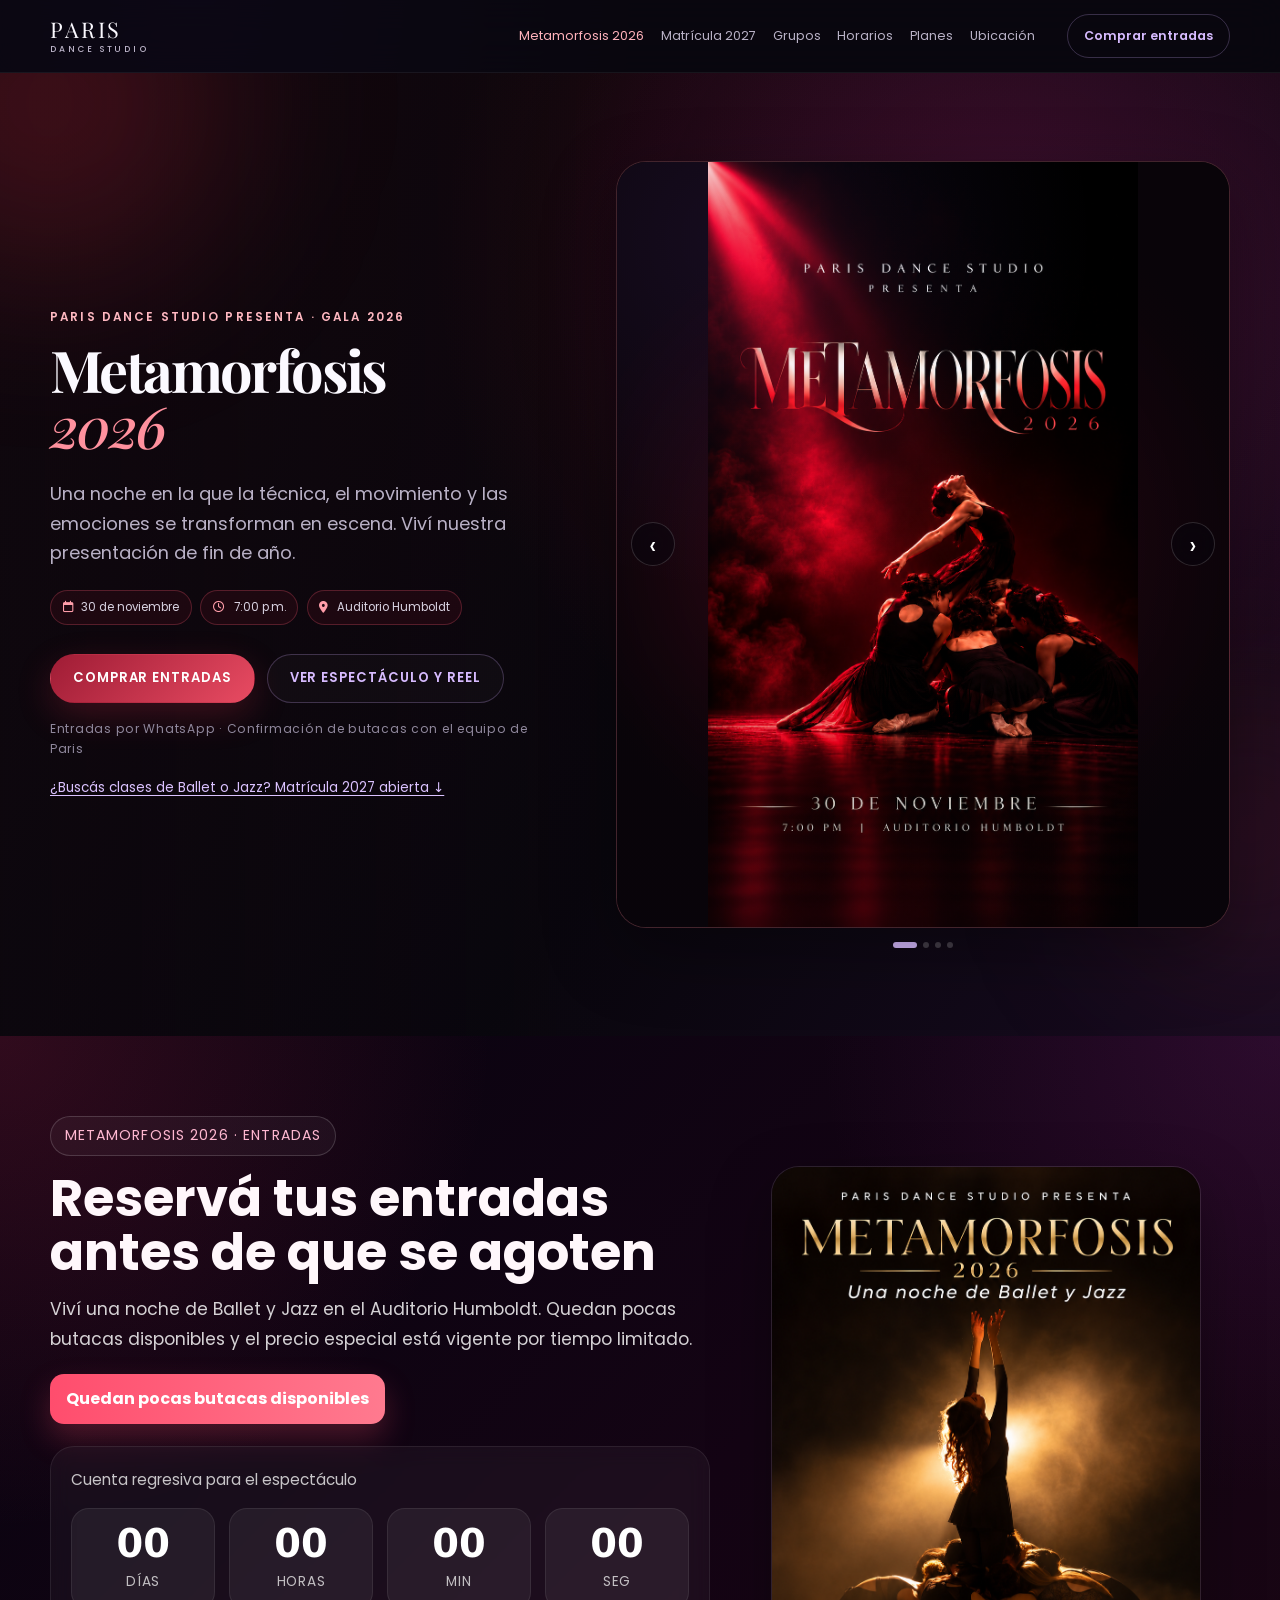
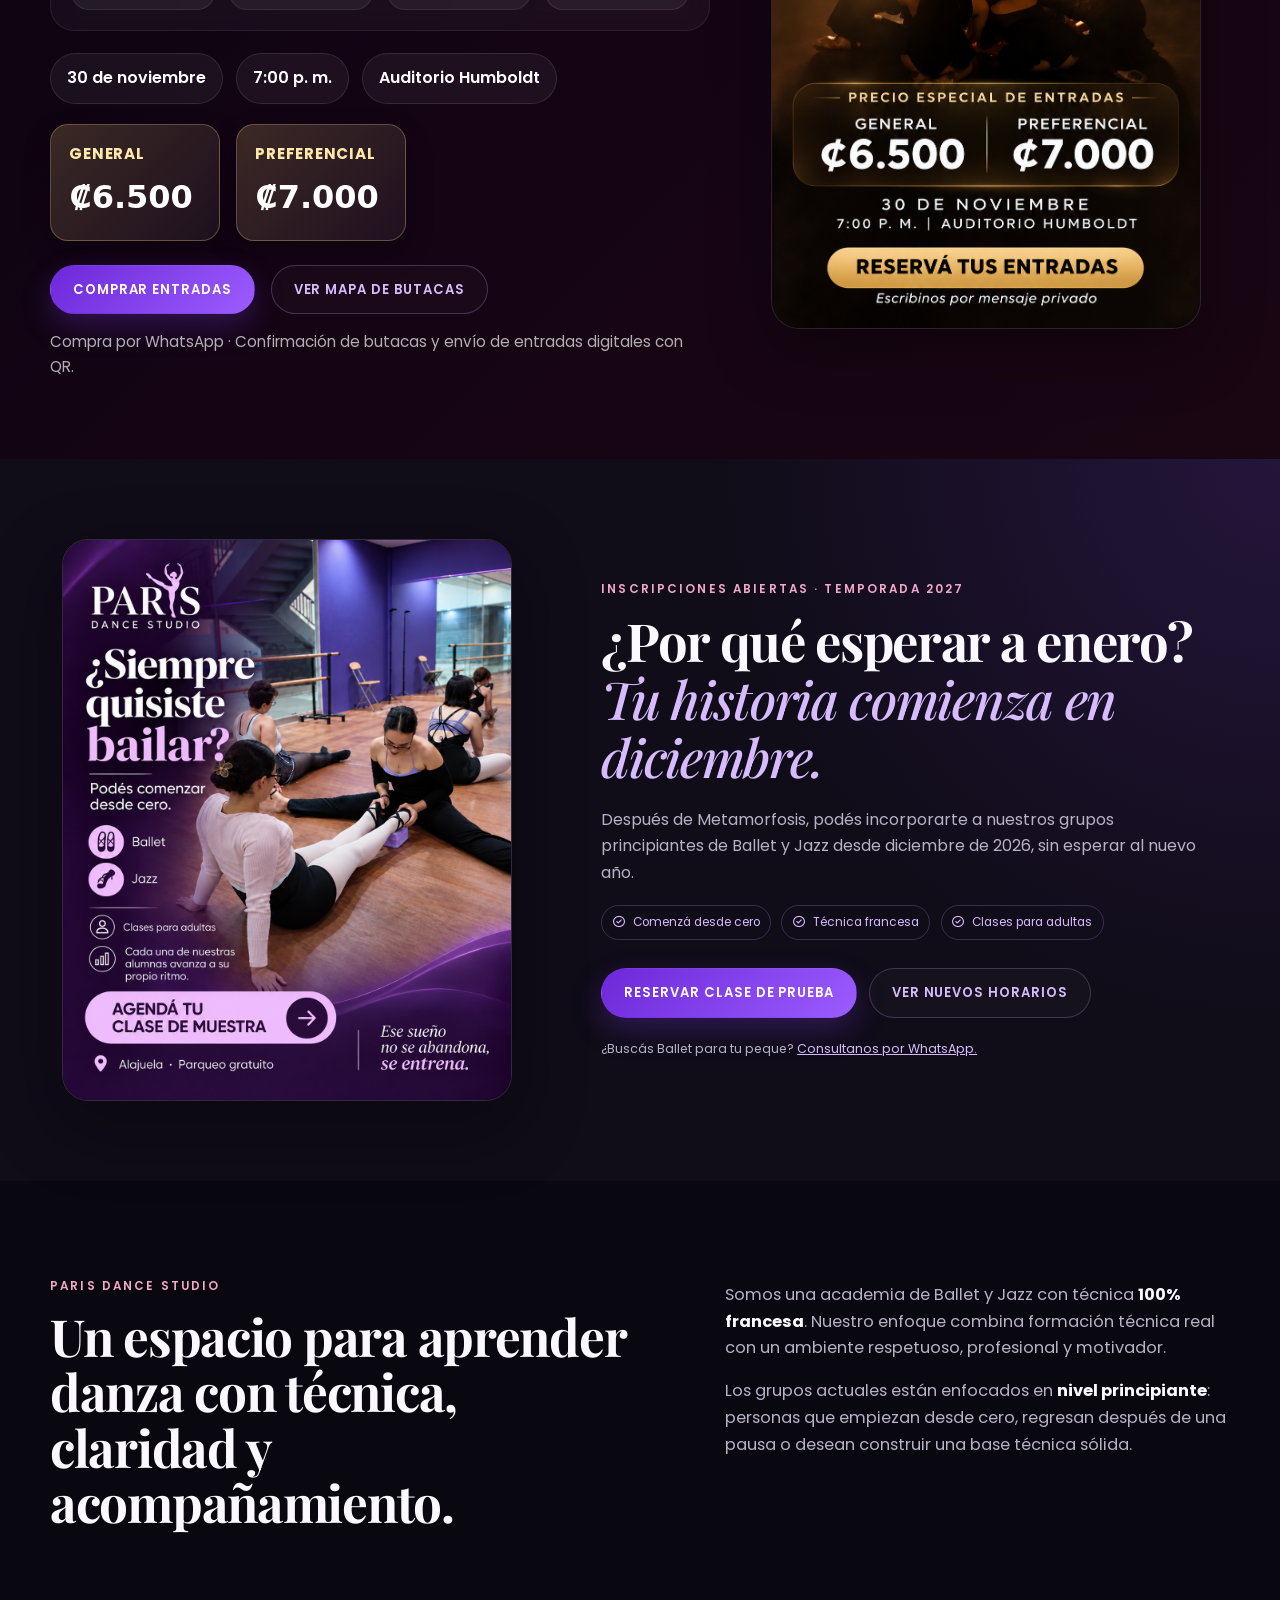
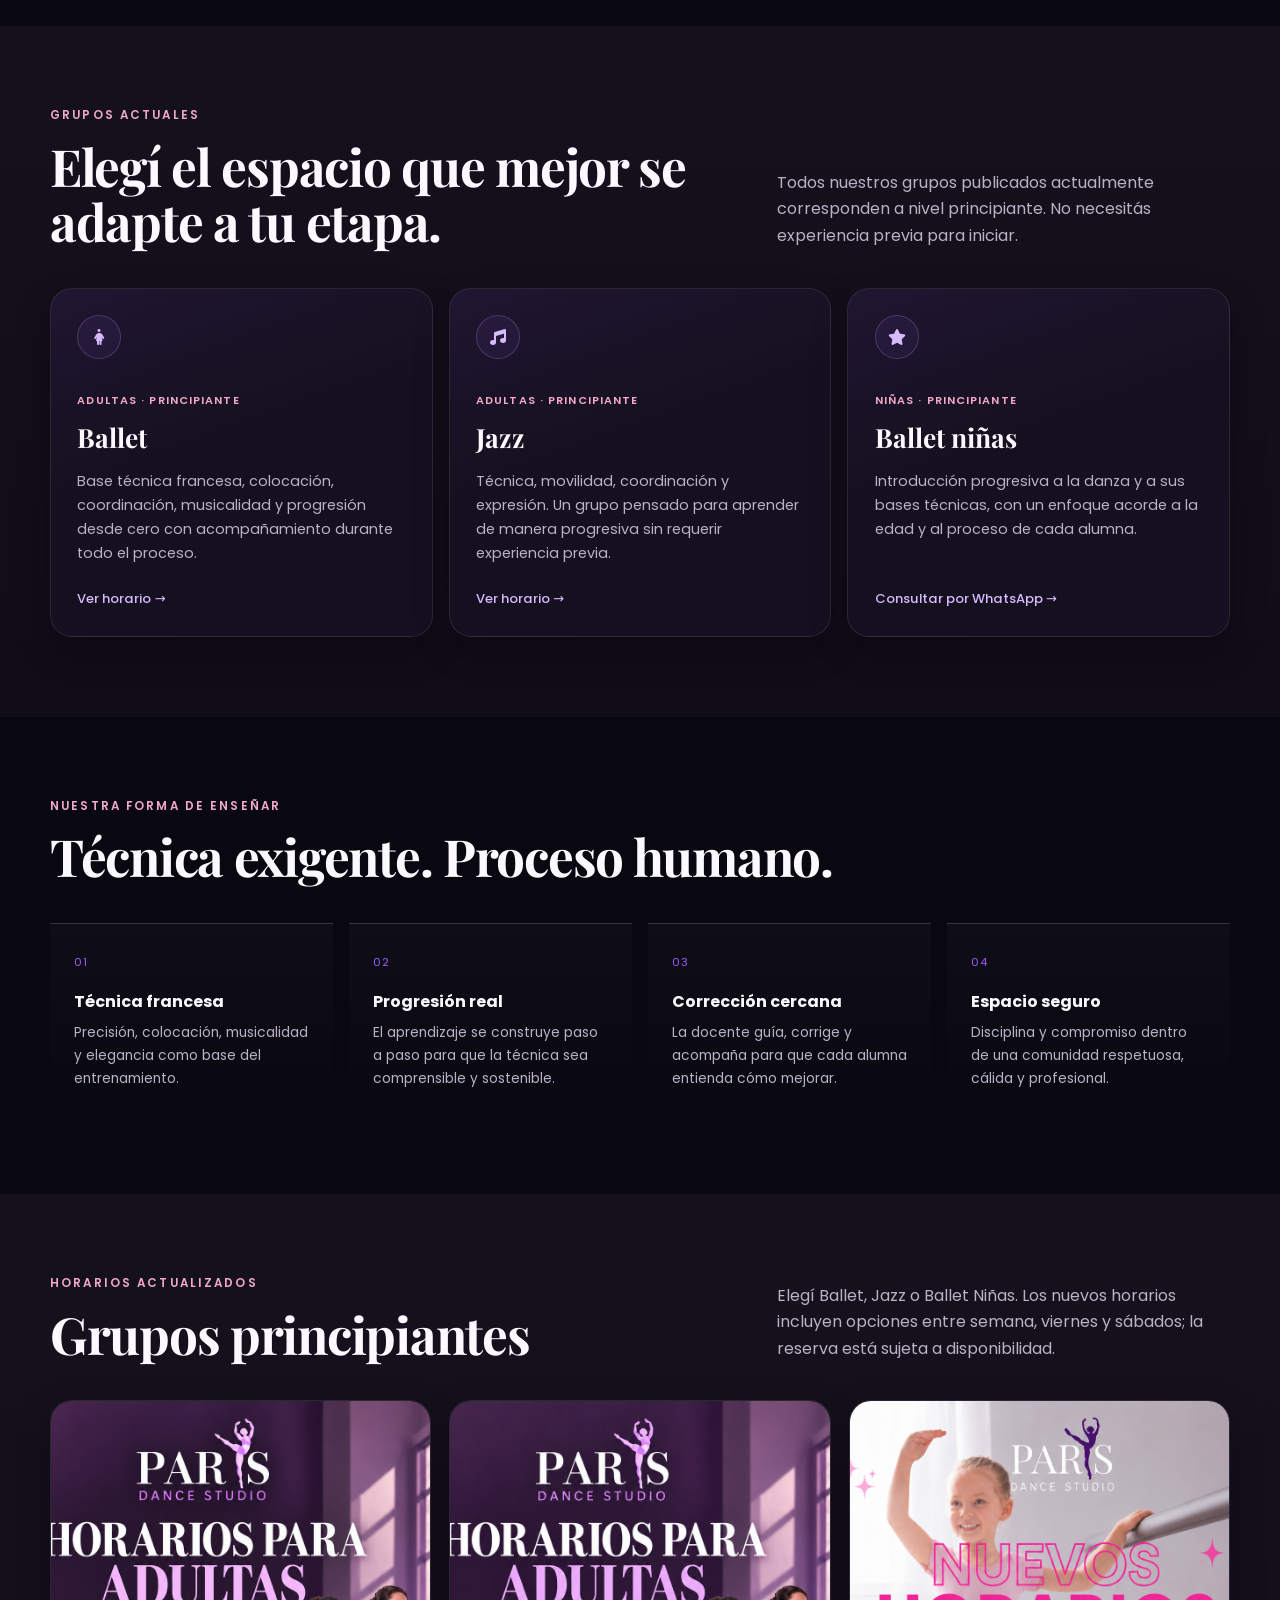
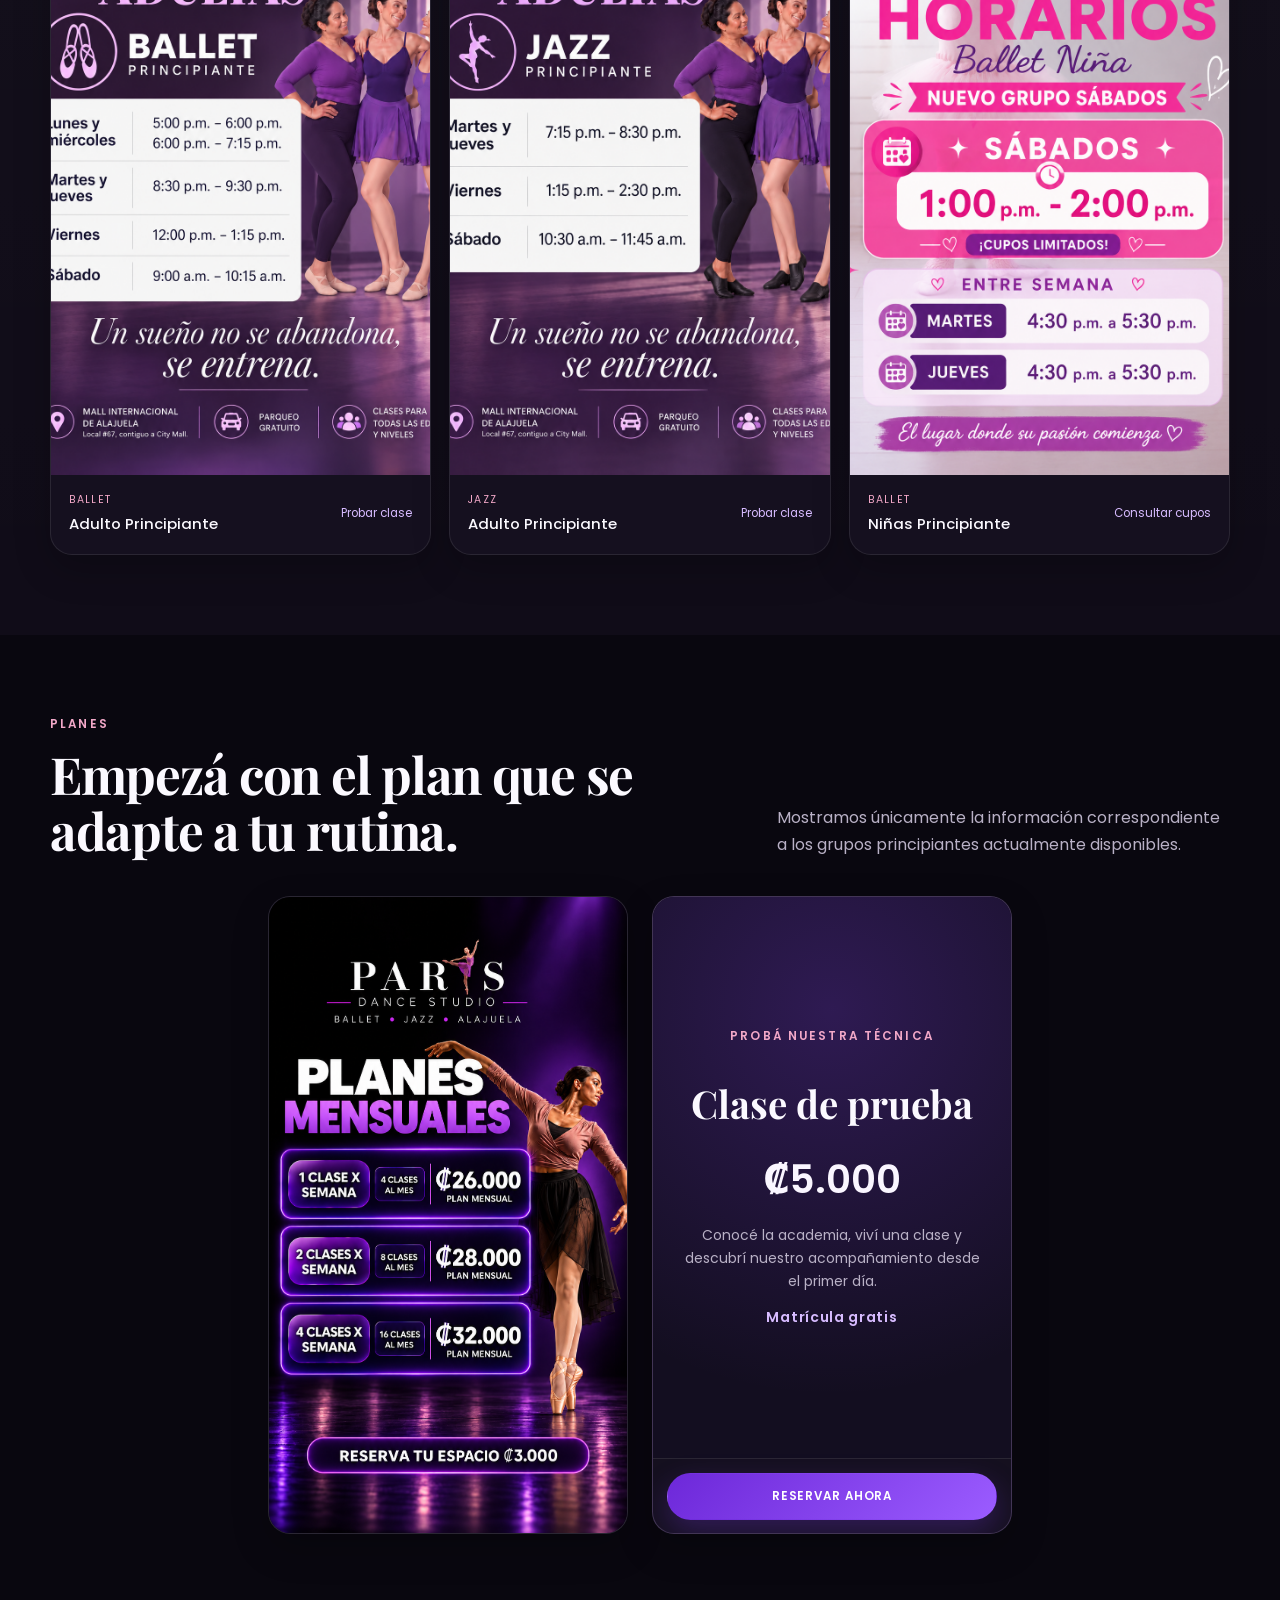
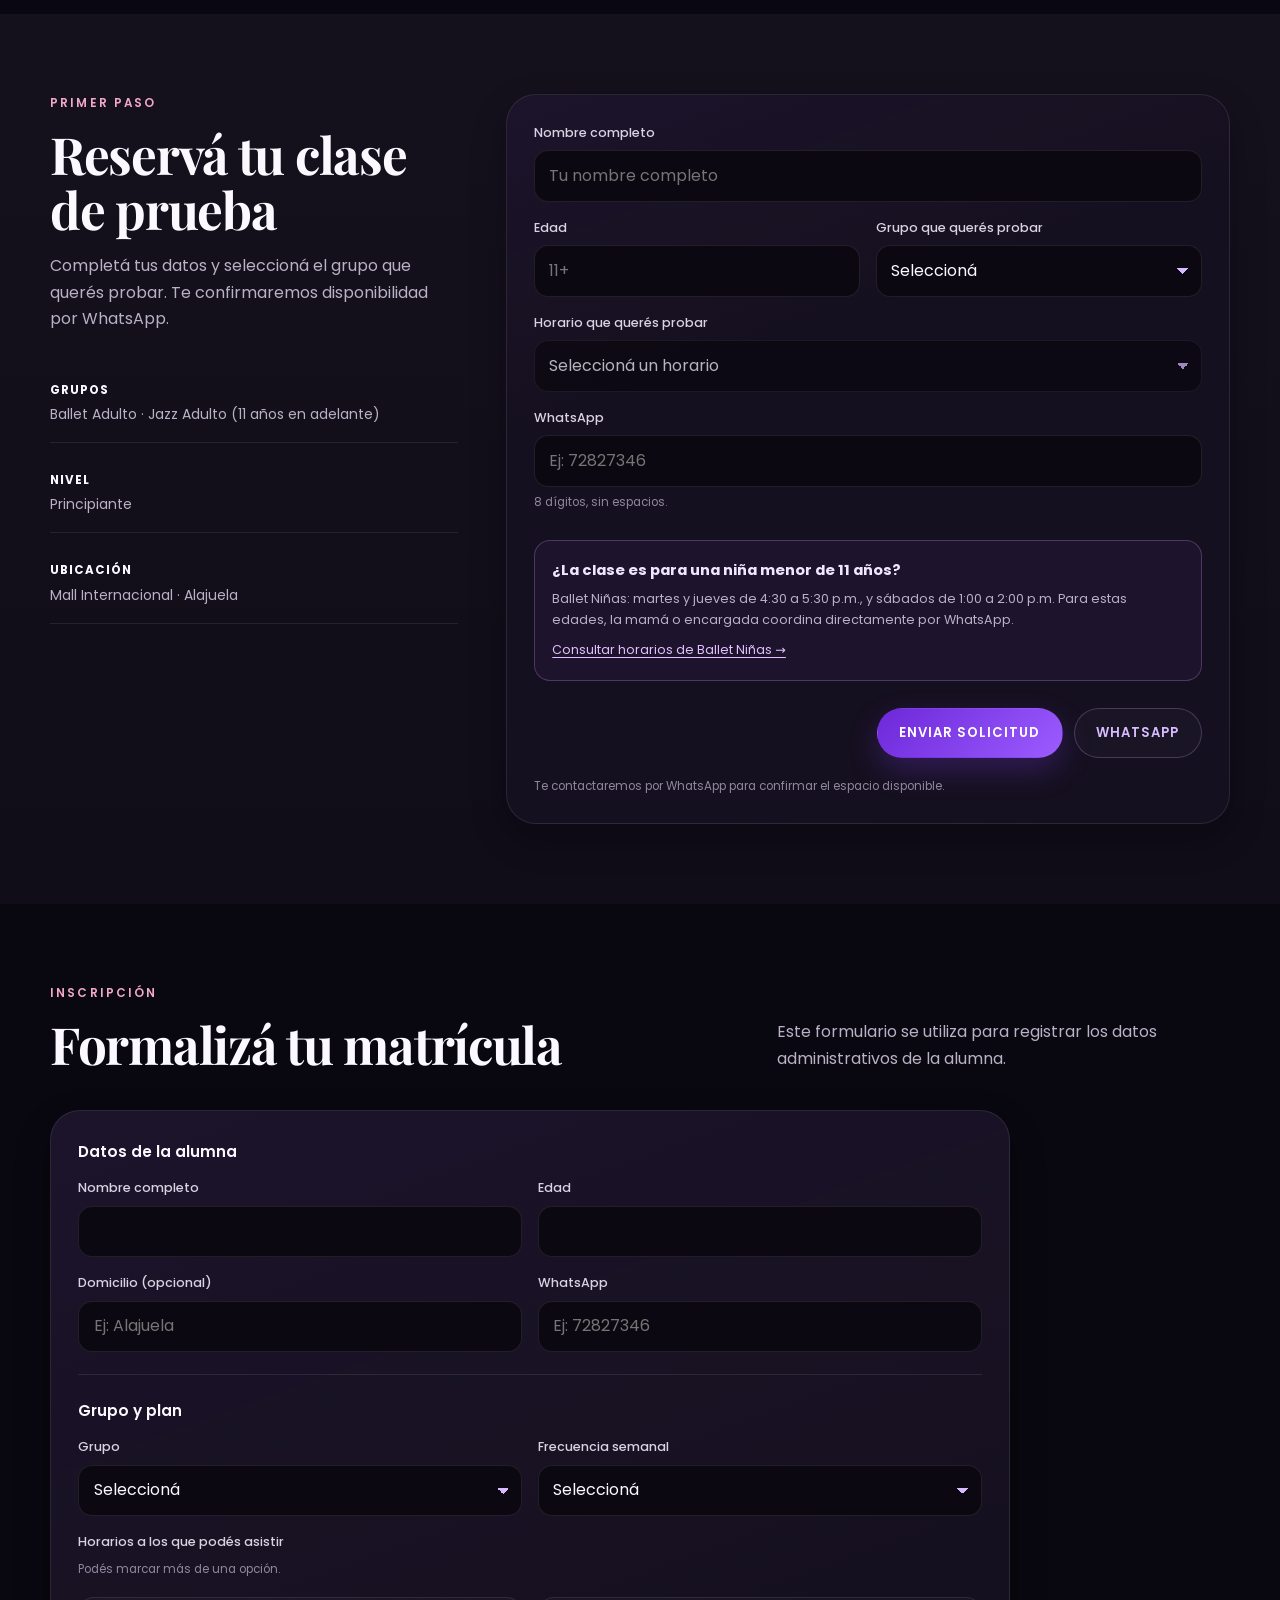
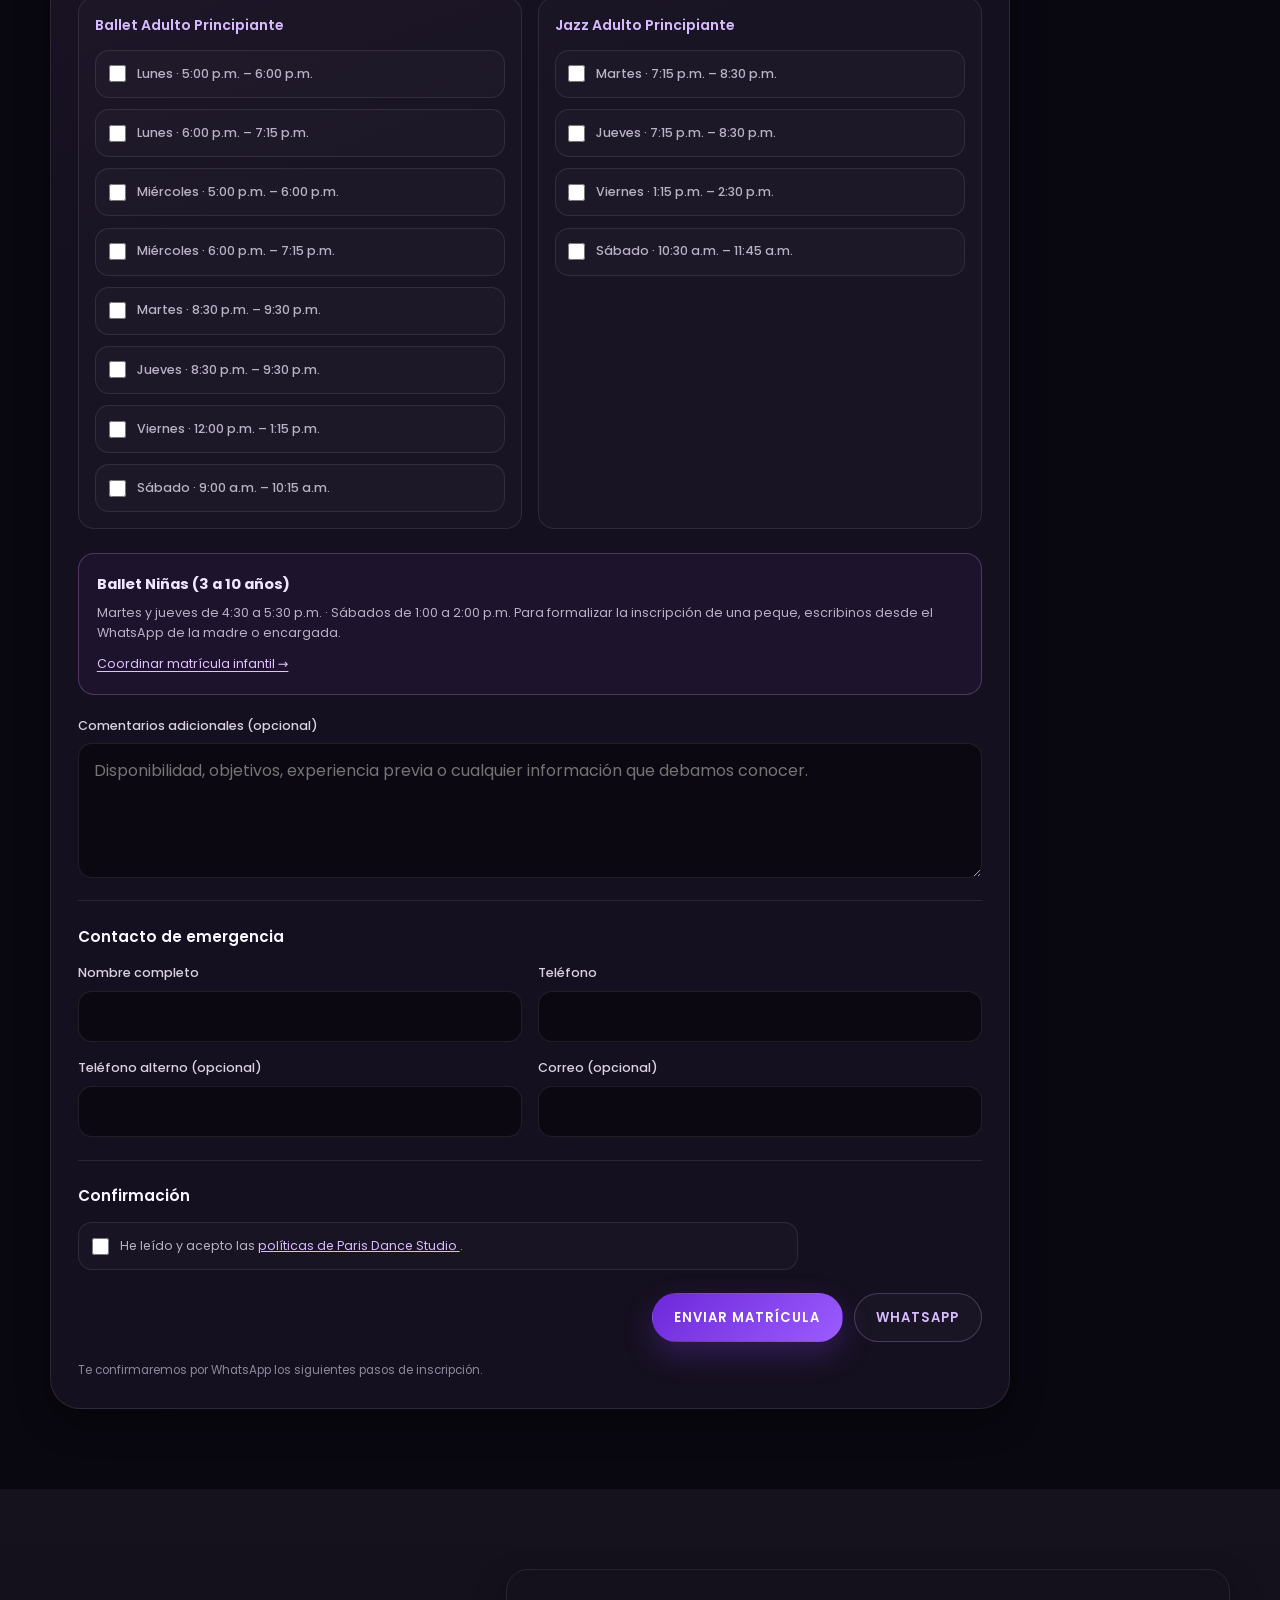
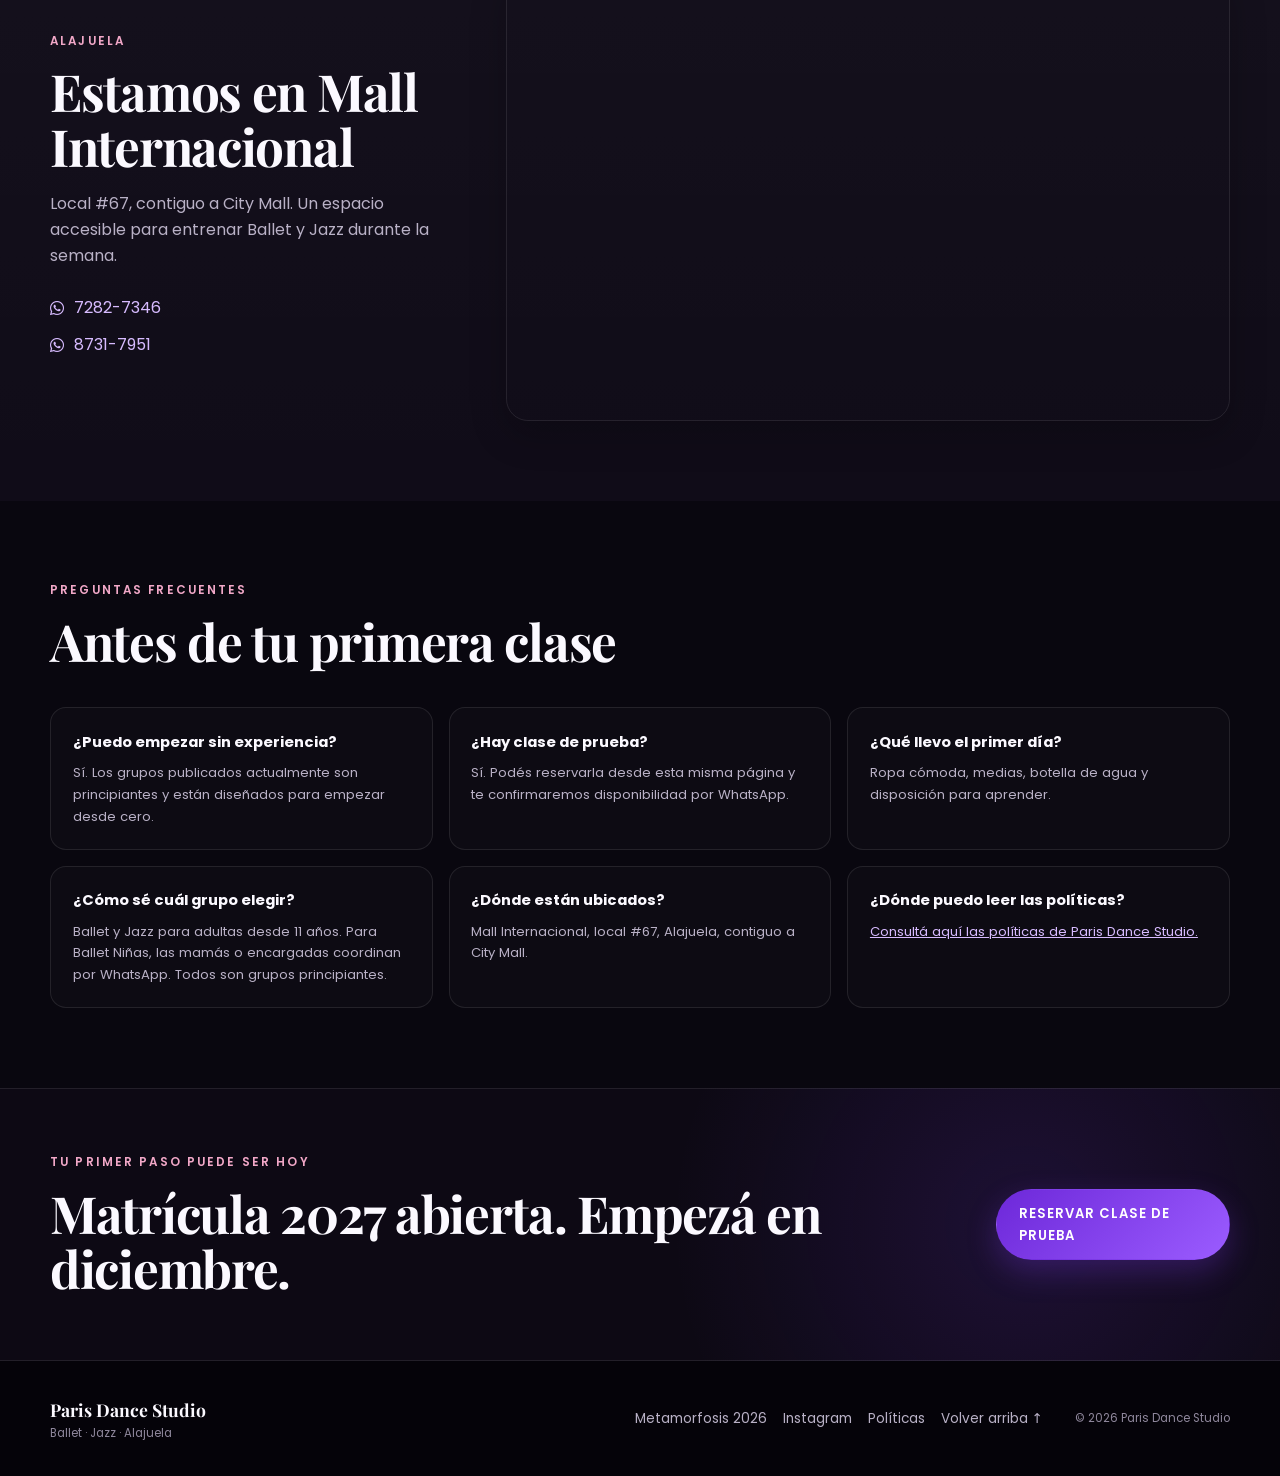
==== commit 20c1350f: "pagina cuenta regresiva y entradas ctualizadas" ====
--- a/index.html
+++ b/index.html
@@ -146,39 +146,92 @@
     </div>
   </header>
 
-    <!-- ESPECTÁCULO: información para anuncios y compra -->
-  <section class="section show-section" id="metamorfosis">
-    <div class="container">
-      <div class="section-heading show-section-heading">
-        <div>
-          <p class="section-kicker">La gala de Paris Dance Studio</p>
-          <h2>Metamorfosis 2026</h2>
-        </div>
-        <p>Un espectáculo de danza creado para vivir el arte en escena. Reservá tus entradas y elegí tus butacas con nuestro equipo por WhatsApp.</p>
-      </div>
-      <div class="show-layout">
-        <div class="show-reel-card">
-          <video controls playsinline preload="metadata" poster="img/metamorfosis-reel-portada.jpg" aria-label="Reel oficial de Metamorfosis 2026">
-            <source src="img/metamorfosis-2026-reel.mp4" type="video/mp4">
-            Tu navegador no admite la reproducción del video.
-          </video>
-          <p>Reel oficial · Metamorfosis 2026</p>
-        </div>
-        <div class="show-info">
-          <p class="section-kicker">Presentación de fin de año</p>
-          <h3>Una noche para presenciar la transformación.</h3>
-          <div class="show-facts">
-            <div><span>Fecha</span><strong>Lunes 30 de noviembre de 2026</strong></div>
-            <div><span>Hora</span><strong>7:00 p.m.</strong></div>
-            <div><span>Lugar</span><strong>Auditorio Humboldt</strong></div>
-          </div>
-          <p>La compra y la asignación de butacas se coordinan directamente por WhatsApp. Te ayudamos a consultar disponibilidad antes de confirmar tu compra.</p>
-          <a class="btn-primary btn-show" href="https://wa.me/50671190434?text=Bonjour%2C%20quiero%20comprar%20entradas%20para%20Metamorfosis%202026.%20%C2%BFMe%20ayudan%20con%20la%20disponibilidad%20de%20butacas%3F" target="_blank" rel="noopener">Comprar entradas por WhatsApp</a>
-          <a href="metamorfosis.html" class="show-details-link">Ver página oficial del espectáculo →</a>
-        </div>
-      </div>
-    </div>
-  </section>
+<!-- BLOQUE PROMOCIONAL ENTRADAS + CUENTA REGRESIVA -->
+<section class="tickets-promo" id="entradas">
+  <div class="container tickets-promo-wrap">
+
+    <div class="tickets-promo-copy">
+      <span class="promo-kicker">Metamorfosis 2026 · Entradas</span>
+
+      <h2>Reservá tus entradas antes de que se agoten</h2>
+
+      <p class="tickets-promo-text">
+        Viví una noche de Ballet y Jazz en el Auditorio Humboldt.
+        Quedan pocas butacas disponibles y el precio especial está vigente por tiempo limitado.
+      </p>
+
+      <div class="urgency-badge">
+        Quedan pocas butacas disponibles
+      </div>
+
+      <div class="countdown-box">
+        <p class="countdown-label">Cuenta regresiva para el espectáculo</p>
+
+        <div class="countdown" id="countdown">
+          <div class="countdown-item">
+            <span id="cd-days">00</span>
+            <small>Días</small>
+          </div>
+          <div class="countdown-item">
+            <span id="cd-hours">00</span>
+            <small>Horas</small>
+          </div>
+          <div class="countdown-item">
+            <span id="cd-minutes">00</span>
+            <small>Min</small>
+          </div>
+          <div class="countdown-item">
+            <span id="cd-seconds">00</span>
+            <small>Seg</small>
+          </div>
+        </div>
+      </div>
+
+      <div class="tickets-promo-data">
+        <span>30 de noviembre</span>
+        <span>7:00 p. m.</span>
+        <span>Auditorio Humboldt</span>
+      </div>
+
+      <div class="tickets-promo-prices">
+        <div class="price-chip">
+          <strong>General</strong>
+          <span>₡6.500</span>
+        </div>
+        <div class="price-chip">
+          <strong>Preferencial</strong>
+          <span>₡7.000</span>
+        </div>
+      </div>
+
+      <div class="tickets-promo-actions">
+        <a
+          href="https://wa.me/50671190434?text=Hola,%20quiero%20comprar%20entradas%20para%20Metamorfosis%202026"
+          class="btn-primary"
+          target="_blank"
+          rel="noopener noreferrer"
+        >
+          Comprar entradas
+        </a>
+
+        <a href="#mapa-butacas" class="btn-secondary">
+          Ver mapa de butacas
+        </a>
+      </div>
+
+      <p class="tickets-note">
+        Compra por WhatsApp · Confirmación de butacas y envío de entradas digitales con QR.
+      </p>
+    </div>
+
+    <div class="tickets-promo-flyer">
+      <div class="flyer-card">
+        <img src="img/flyer_entradas_metamorfosis.png" alt="Flyer oficial de precios de entradas Metamorfosis 2026">
+      </div>
+    </div>
+
+  </div>
+</section>
 
   <!-- MATRÍCULA 2027 -->
   <section class="section matricula-campaign" id="matricula-2027">
@@ -929,5 +982,43 @@
       <p>© <span id="year"></span> Paris Dance Studio</p>
     </div>
   </footer>
+  <script>
+  (function () {
+    const targetDate = new Date("2026-11-30T19:00:00-06:00").getTime();
+
+    const daysEl = document.getElementById("cd-days");
+    const hoursEl = document.getElementById("cd-hours");
+    const minutesEl = document.getElementById("cd-minutes");
+    const secondsEl = document.getElementById("cd-seconds");
+
+    if (!daysEl || !hoursEl || !minutesEl || !secondsEl) return;
+
+    function updateCountdown() {
+      const now = new Date().getTime();
+      const distance = targetDate - now;
+
+      if (distance <= 0) {
+        daysEl.textContent = "00";
+        hoursEl.textContent = "00";
+        minutesEl.textContent = "00";
+        secondsEl.textContent = "00";
+        return;
+      }
+
+      const days = Math.floor(distance / (1000 * 60 * 60 * 24));
+      const hours = Math.floor((distance / (1000 * 60 * 60)) % 24);
+      const minutes = Math.floor((distance / (1000 * 60)) % 60);
+      const seconds = Math.floor((distance / 1000) % 60);
+
+      daysEl.textContent = String(days).padStart(2, "0");
+      hoursEl.textContent = String(hours).padStart(2, "0");
+      minutesEl.textContent = String(minutes).padStart(2, "0");
+      secondsEl.textContent = String(seconds).padStart(2, "0");
+    }
+
+    updateCountdown();
+    setInterval(updateCountdown, 1000);
+  })();
+</script>
 </body>
 </html>
--- a/styles.css
+++ b/styles.css
@@ -1567,3 +1567,231 @@
   line-height:1.5;
   overflow-wrap:break-word;
 }
+/* =========================================================
+   BLOQUE PROMOCIONAL DE ENTRADAS
+========================================================= */
+.tickets-promo {
+  padding: 5rem 0;
+  background:
+    radial-gradient(circle at top left, rgba(196, 39, 78, 0.22), transparent 30%),
+    radial-gradient(circle at top right, rgba(113, 32, 119, 0.25), transparent 28%),
+    linear-gradient(135deg, #07030f 0%, #140414 50%, #1a0613 100%);
+}
+
+.tickets-promo-wrap {
+  display: grid;
+  grid-template-columns: 1.15fr 0.85fr;
+  gap: 2rem;
+  align-items: center;
+}
+
+.tickets-promo-copy {
+  color: #f7f2ff;
+}
+
+.promo-kicker {
+  display: inline-block;
+  margin-bottom: 1rem;
+  padding: 0.45rem 0.85rem;
+  border: 1px solid rgba(255,255,255,0.16);
+  border-radius: 999px;
+  font-size: 0.88rem;
+  letter-spacing: 0.08em;
+  text-transform: uppercase;
+  color: #ffb8d1;
+  background: rgba(255,255,255,0.04);
+}
+
+.tickets-promo-copy h2 {
+  margin: 0 0 1rem;
+  font-size: clamp(2rem, 4vw, 3.3rem);
+  line-height: 1.05;
+  color: #fff7fb;
+}
+
+.tickets-promo-text {
+  margin: 0 0 1.25rem;
+  max-width: 720px;
+  font-size: 1.08rem;
+  line-height: 1.7;
+  color: rgba(255,255,255,0.82);
+}
+
+.urgency-badge {
+  display: inline-flex;
+  align-items: center;
+  gap: 0.5rem;
+  margin-bottom: 1.35rem;
+  padding: 0.75rem 1rem;
+  border-radius: 14px;
+  background: linear-gradient(90deg, #ff4d6d, #ff7a8f);
+  color: #fff;
+  font-weight: 700;
+  box-shadow: 0 14px 30px rgba(255, 77, 109, 0.25);
+}
+
+.countdown-box {
+  margin: 0 0 1.35rem;
+  padding: 1.25rem;
+  border: 1px solid rgba(255,255,255,0.08);
+  border-radius: 24px;
+  background: rgba(255,255,255,0.04);
+  backdrop-filter: blur(10px);
+}
+
+.countdown-label {
+  margin: 0 0 1rem;
+  font-size: 0.96rem;
+  color: rgba(255,255,255,0.76);
+}
+
+.countdown {
+  display: grid;
+  grid-template-columns: repeat(4, minmax(70px, 1fr));
+  gap: 0.85rem;
+}
+
+.countdown-item {
+  padding: 1rem 0.75rem;
+  border-radius: 18px;
+  text-align: center;
+  background: rgba(255,255,255,0.06);
+  border: 1px solid rgba(255,255,255,0.08);
+}
+
+.countdown-item span {
+  display: block;
+  font-size: clamp(1.7rem, 3vw, 2.4rem);
+  font-weight: 800;
+  line-height: 1;
+  color: #ffffff;
+}
+
+.countdown-item small {
+  display: block;
+  margin-top: 0.45rem;
+  font-size: 0.85rem;
+  color: rgba(255,255,255,0.72);
+  text-transform: uppercase;
+  letter-spacing: 0.06em;
+}
+
+.tickets-promo-data {
+  display: flex;
+  flex-wrap: wrap;
+  gap: 0.8rem;
+  margin: 0 0 1.25rem;
+}
+
+.tickets-promo-data span {
+  padding: 0.7rem 1rem;
+  border-radius: 999px;
+  background: rgba(255,255,255,0.05);
+  border: 1px solid rgba(255,255,255,0.1);
+  color: #fff;
+  font-weight: 600;
+}
+
+.tickets-promo-prices {
+  display: flex;
+  flex-wrap: wrap;
+  gap: 1rem;
+  margin: 0 0 1.5rem;
+}
+
+.price-chip {
+  min-width: 170px;
+  padding: 1rem 1.15rem;
+  border-radius: 18px;
+  background: linear-gradient(135deg, rgba(255, 211, 122, 0.18), rgba(255,255,255,0.05));
+  border: 1px solid rgba(255, 214, 150, 0.28);
+  box-shadow: 0 12px 28px rgba(0,0,0,0.22);
+}
+
+.price-chip strong {
+  display: block;
+  margin-bottom: 0.35rem;
+  color: #ffe8aa;
+  font-size: 0.95rem;
+  text-transform: uppercase;
+  letter-spacing: 0.05em;
+}
+
+.price-chip span {
+  font-size: 2rem;
+  font-weight: 800;
+  color: #ffffff;
+}
+
+.tickets-promo-actions {
+  display: flex;
+  flex-wrap: wrap;
+  gap: 1rem;
+  margin-bottom: 1rem;
+}
+
+.tickets-note {
+  margin: 0;
+  color: rgba(255,255,255,0.68);
+  font-size: 0.95rem;
+  line-height: 1.6;
+}
+
+.tickets-promo-flyer {
+  display: flex;
+  justify-content: center;
+}
+
+.flyer-card {
+  width: 100%;
+  max-width: 430px;
+  border-radius: 28px;
+  overflow: hidden;
+  border: 1px solid rgba(255,255,255,0.08);
+  background: rgba(255,255,255,0.04);
+  box-shadow: 0 22px 60px rgba(0,0,0,0.35);
+}
+
+.flyer-card img {
+  display: block;
+  width: 100%;
+  height: auto;
+}
+
+/* responsive */
+@media (max-width: 980px) {
+  .tickets-promo-wrap {
+    grid-template-columns: 1fr;
+  }
+
+  .tickets-promo-flyer {
+    order: -1;
+  }
+}
+
+@media (max-width: 640px) {
+  .tickets-promo {
+    padding: 4rem 0;
+  }
+
+  .countdown {
+    grid-template-columns: repeat(2, 1fr);
+  }
+
+  .tickets-promo-copy h2 {
+    font-size: 2rem;
+  }
+
+  .price-chip {
+    width: 100%;
+  }
+
+  .tickets-promo-actions {
+    flex-direction: column;
+  }
+
+  .tickets-promo-actions a {
+    width: 100%;
+    justify-content: center;
+  }
+}
